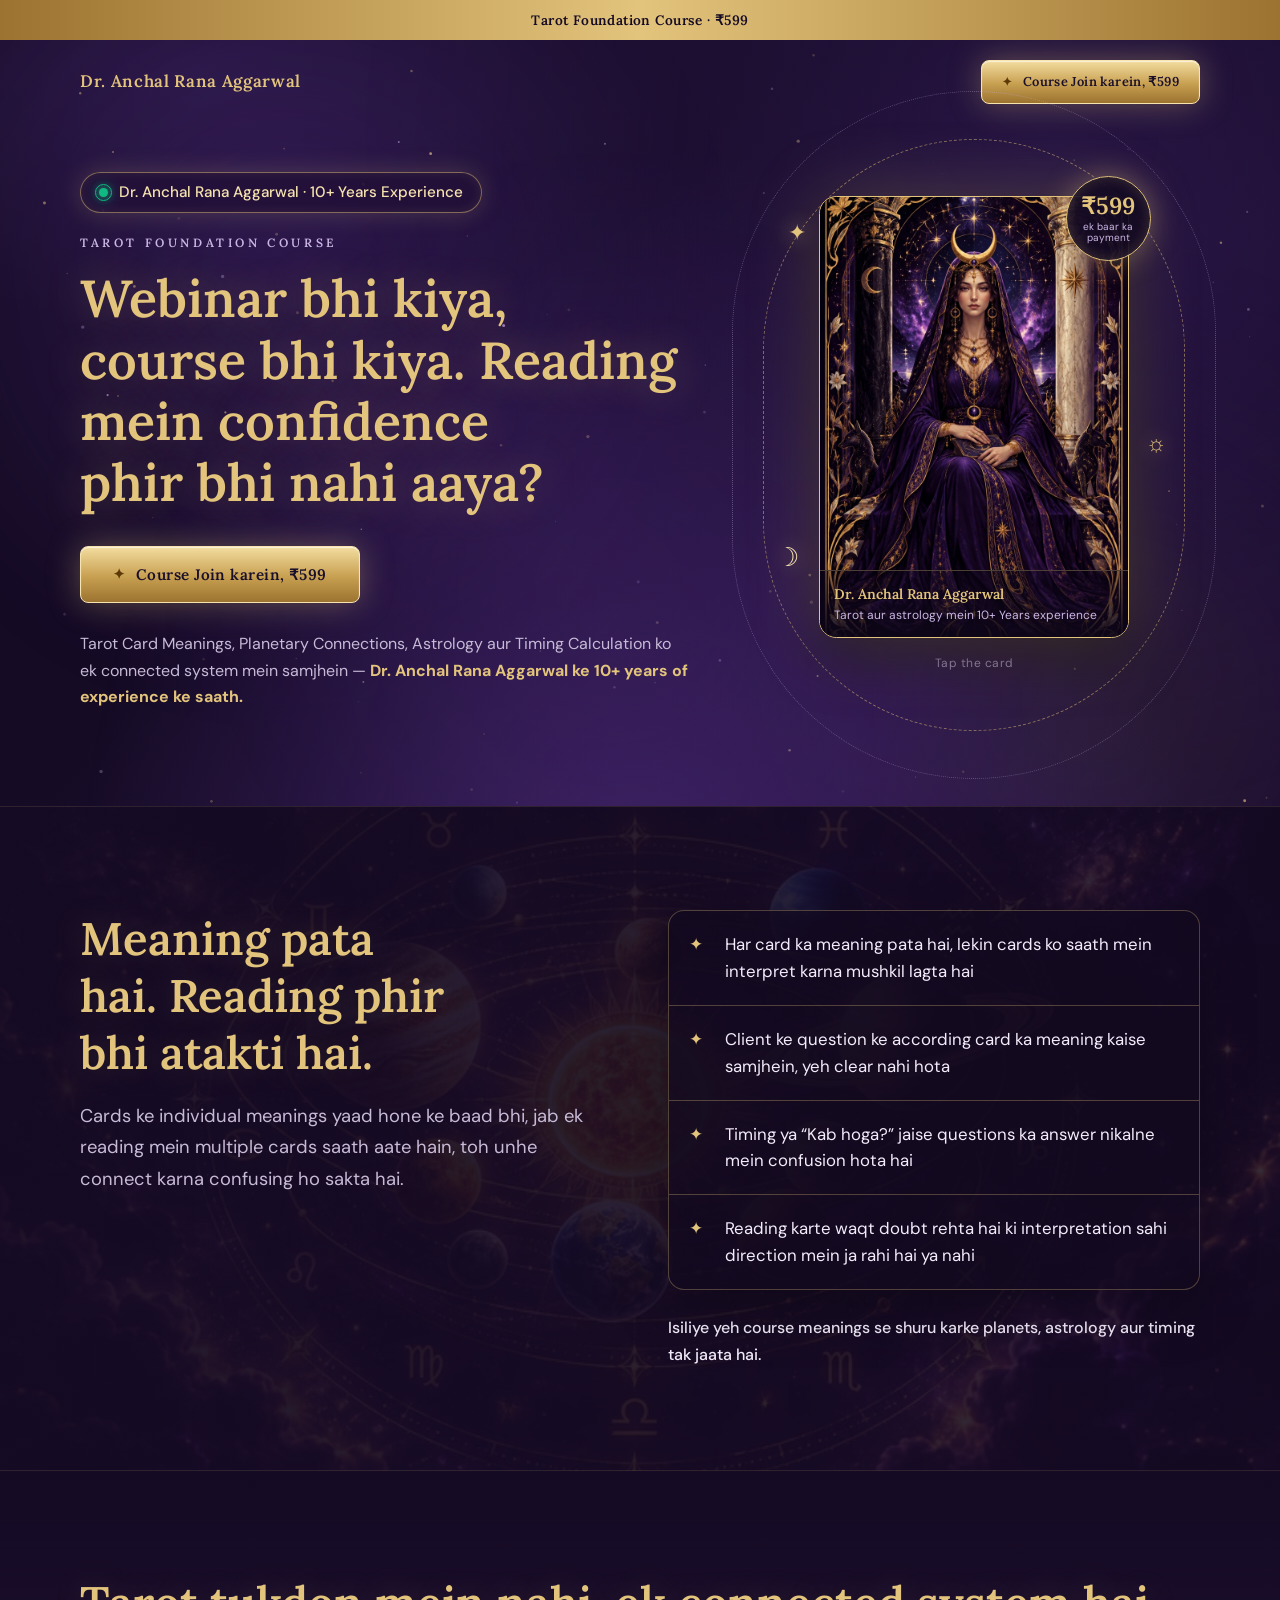
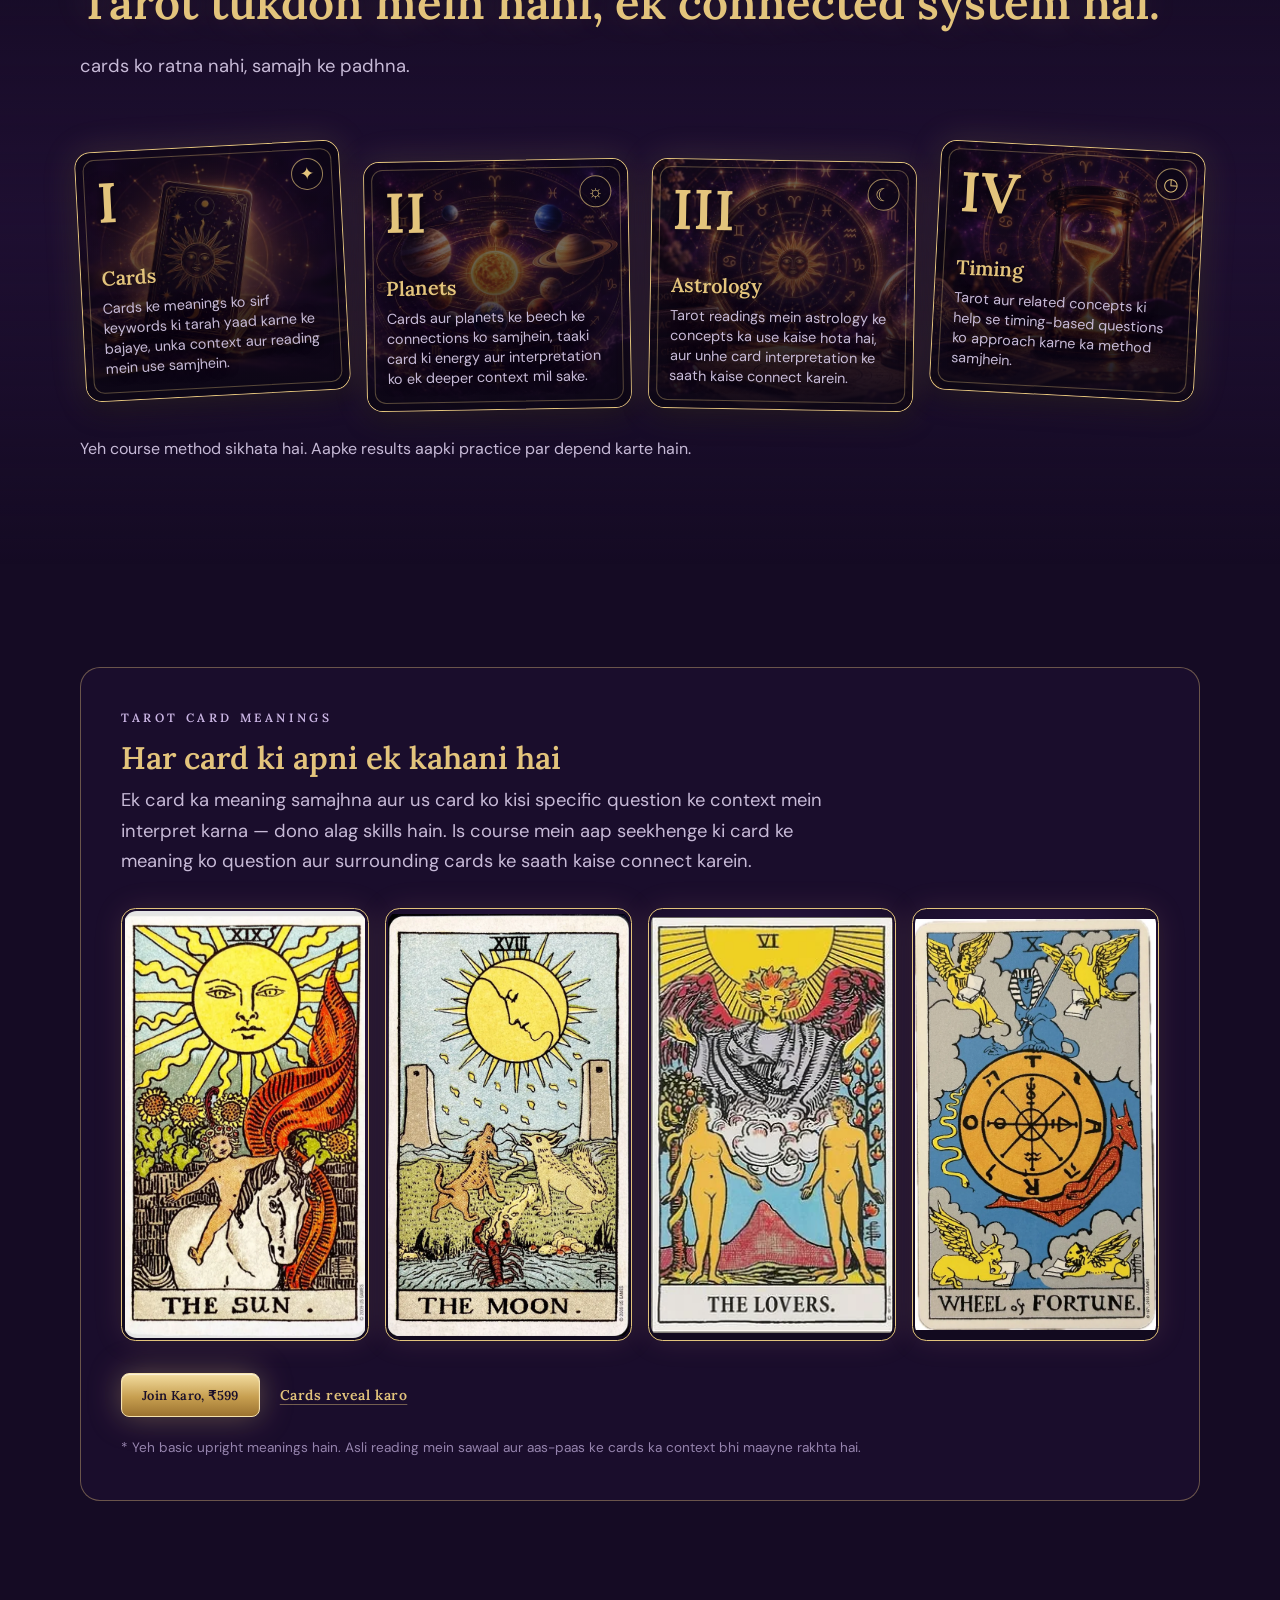
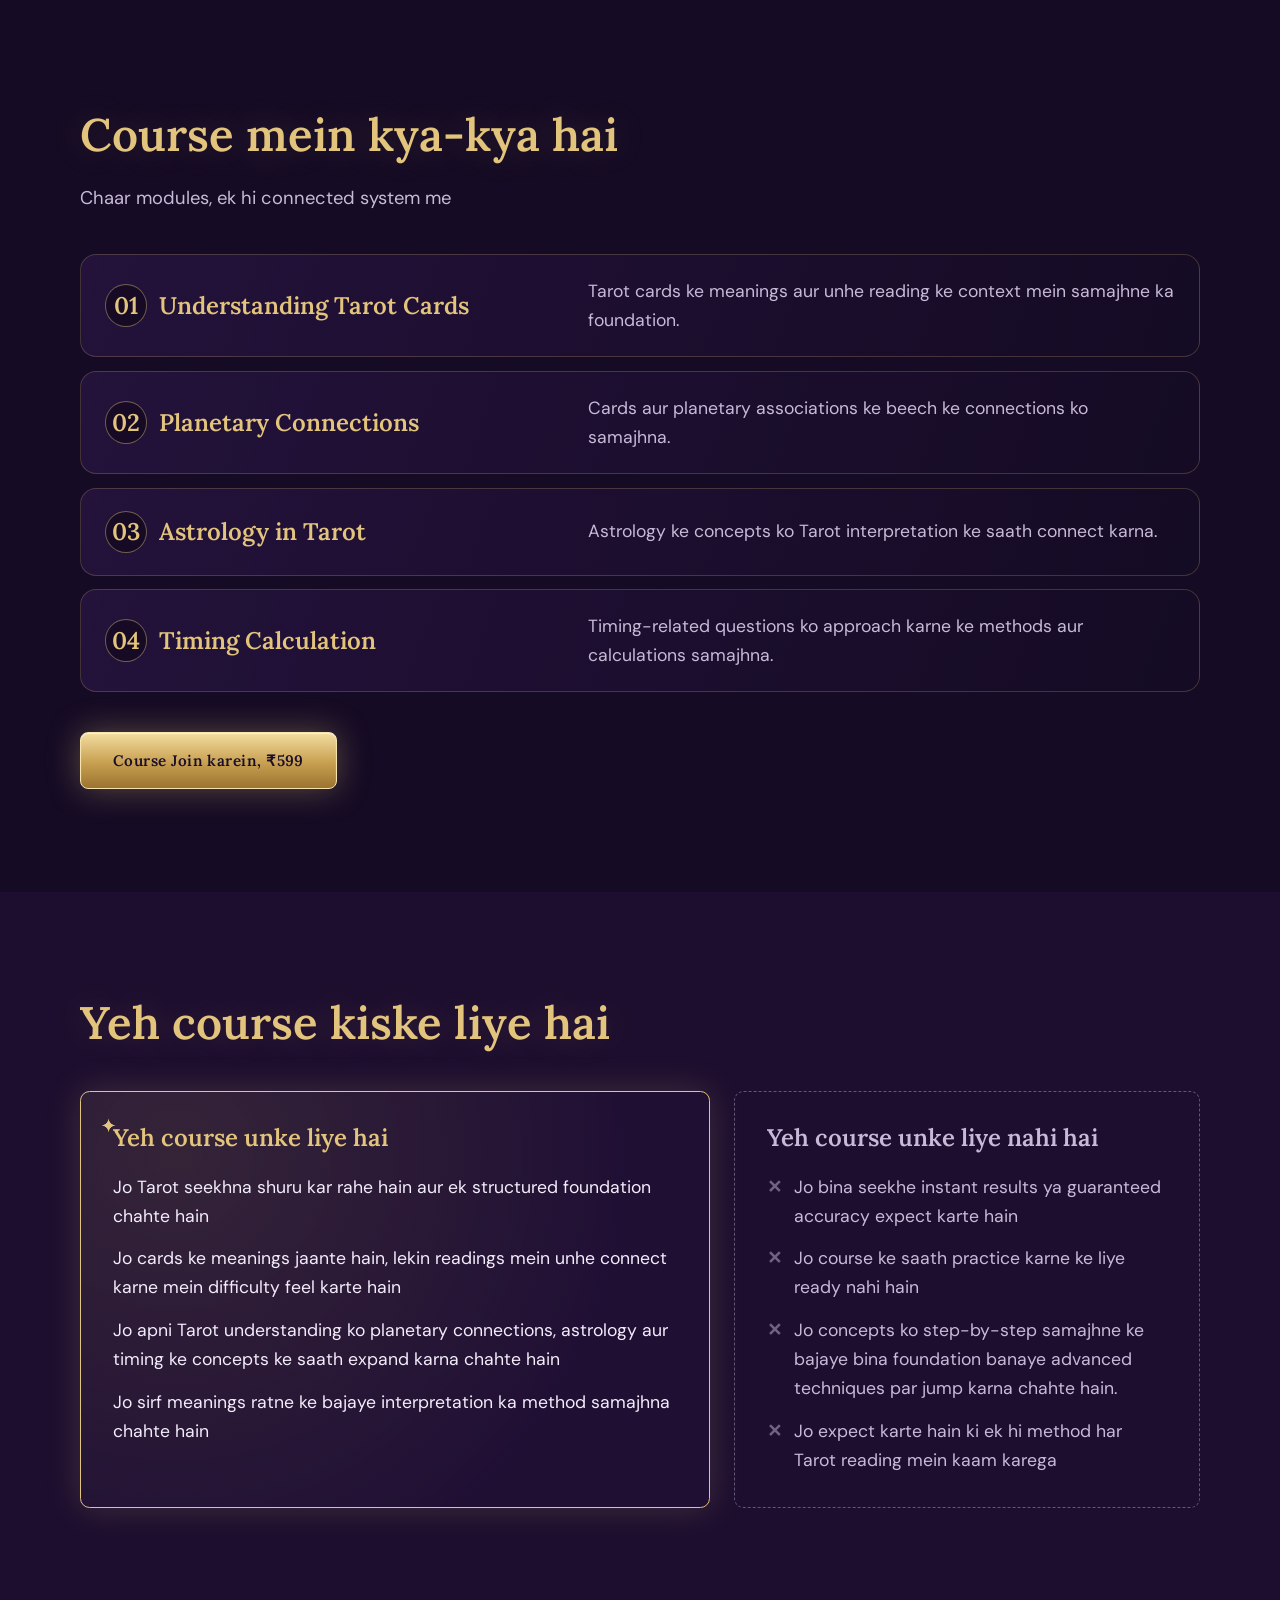
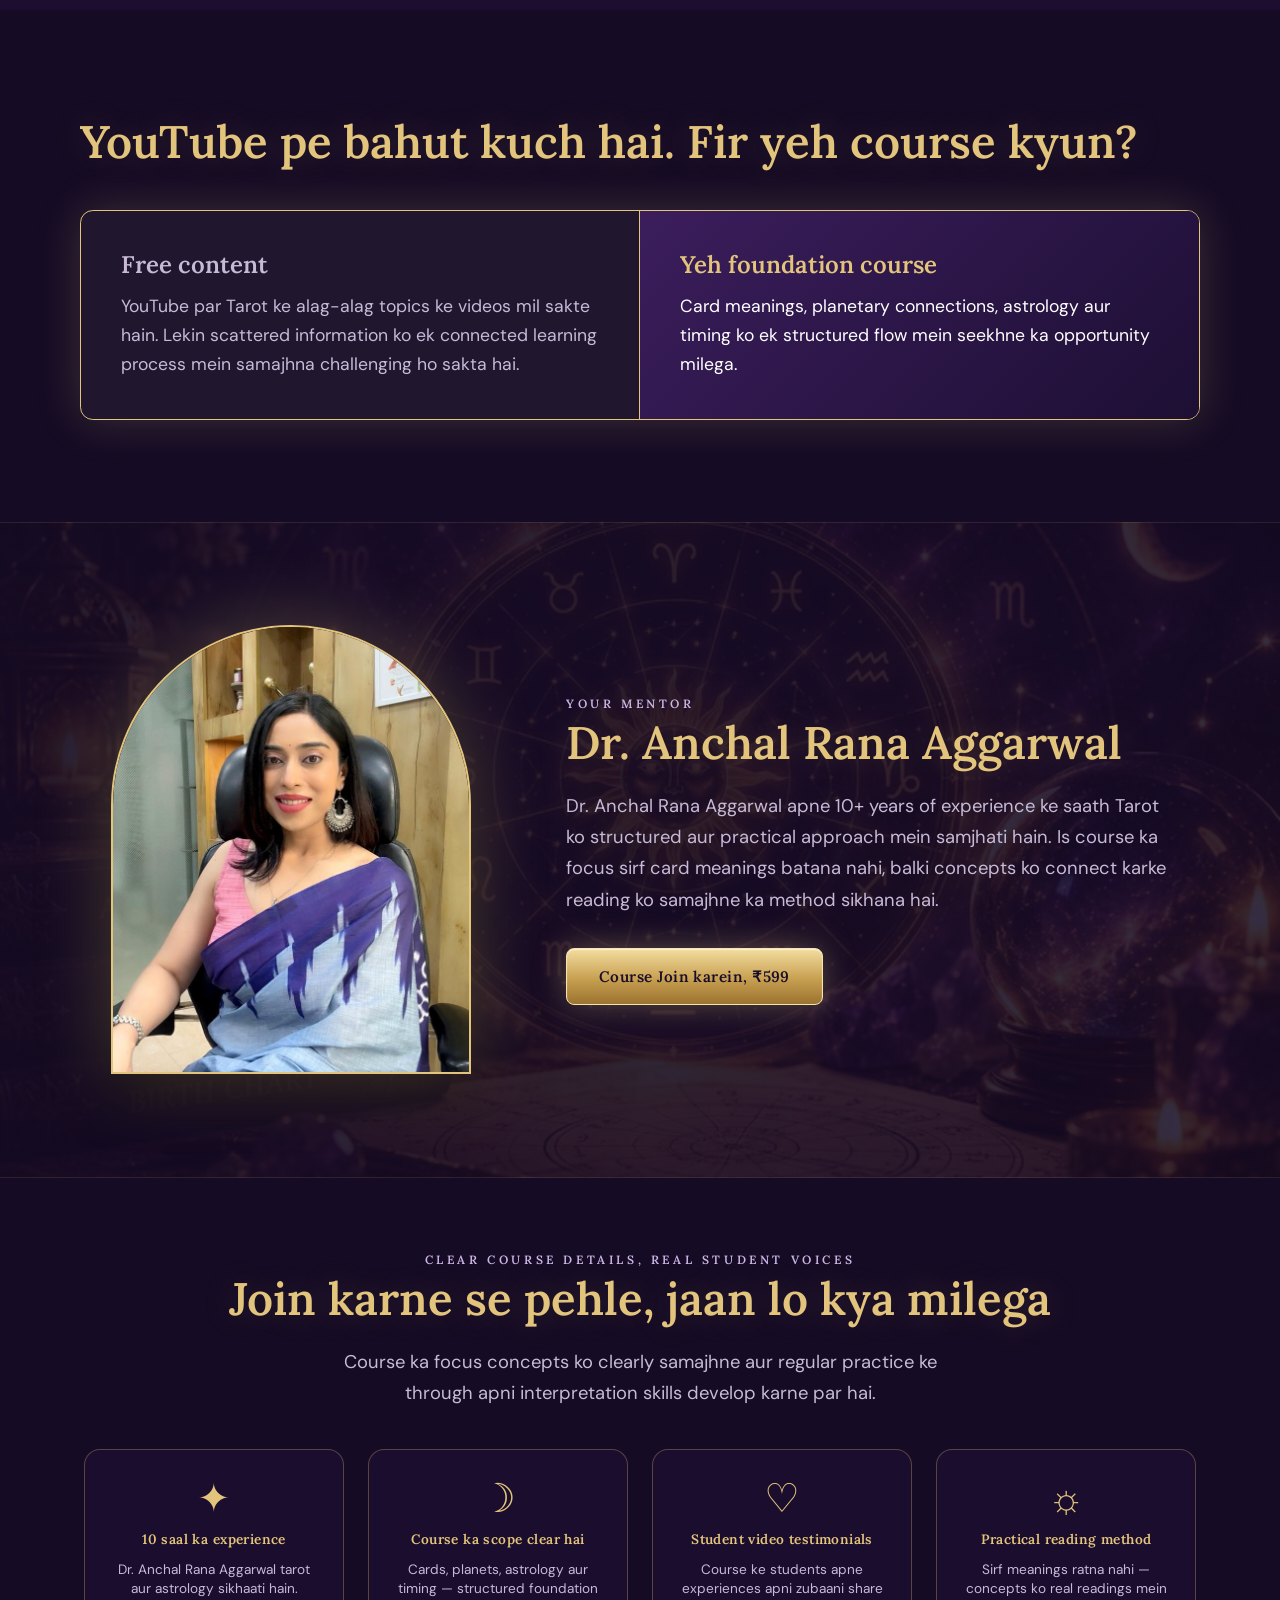
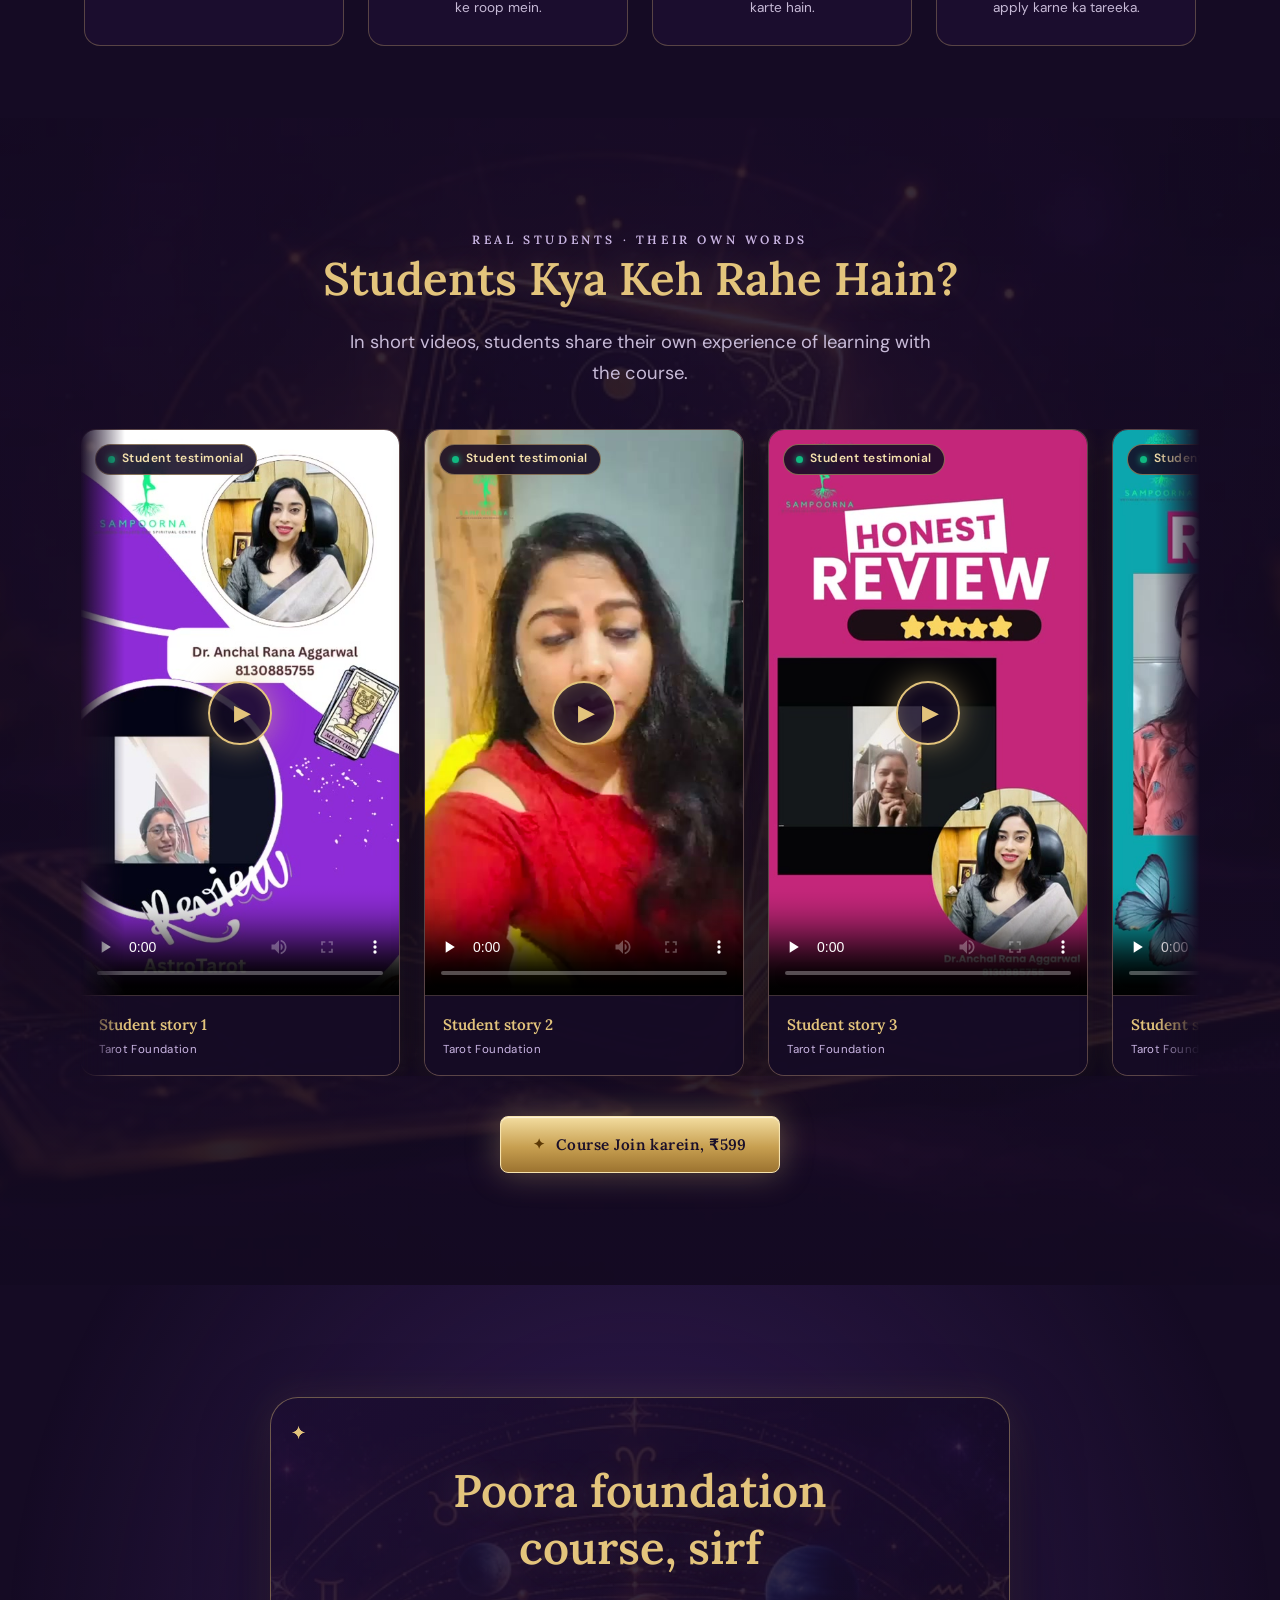
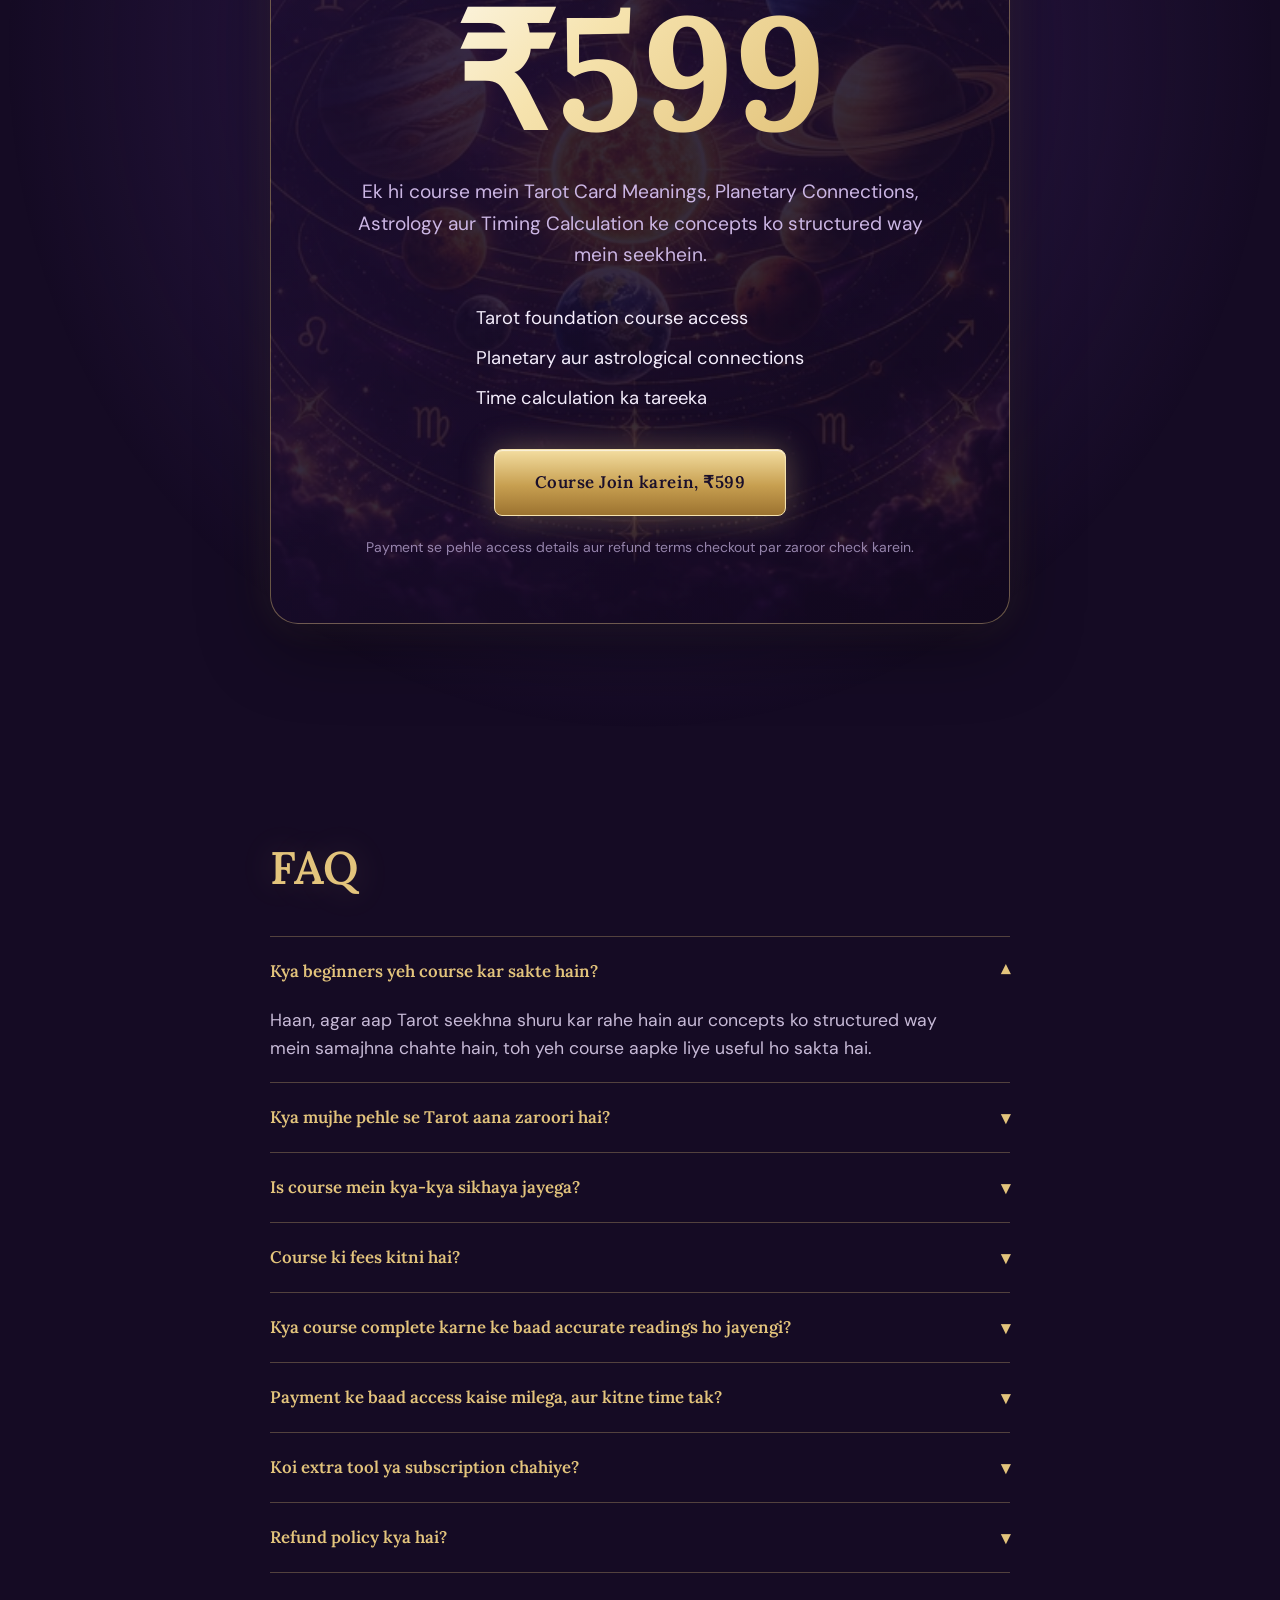
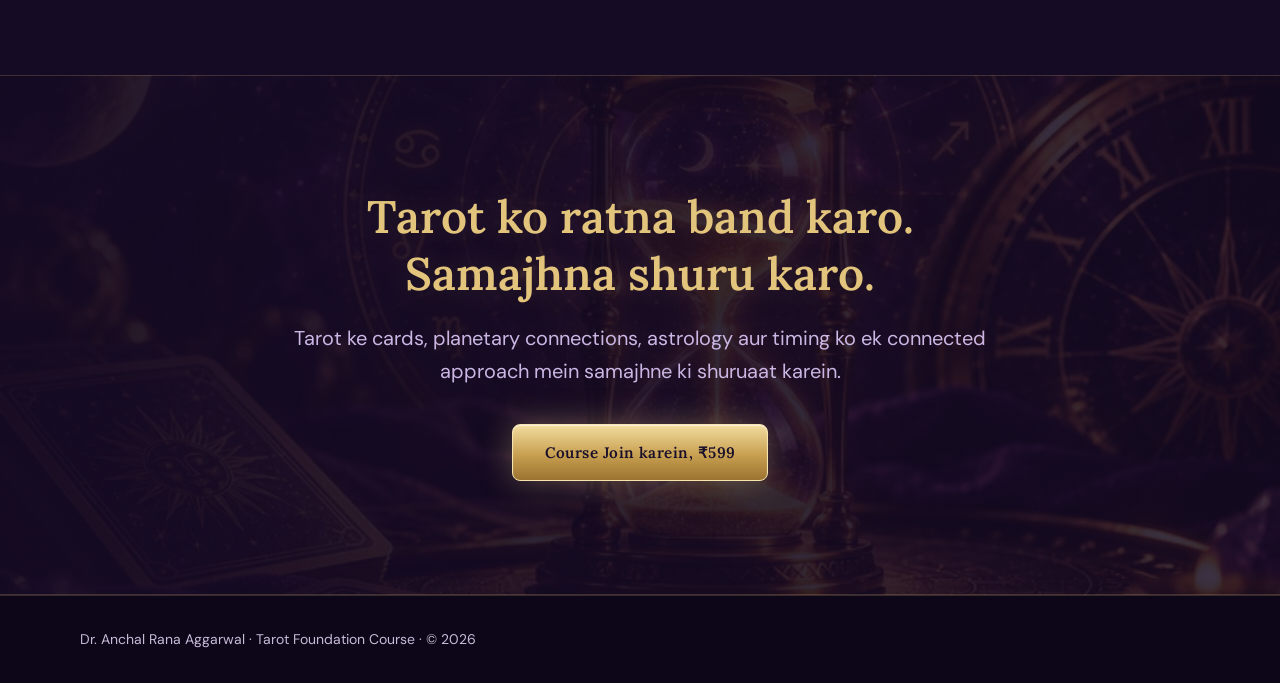
==== index.html @ 824301d9 "Update mentor eyebrow to 'Your mentor' and section heading to 'FAQ'" ====
<!DOCTYPE html>
<html lang="hi-Latn">

<head>
  <meta charset="UTF-8">
  <meta name="viewport" content="width=device-width, initial-scale=1.0, viewport-fit=cover">
  <title>Tarot Foundation Course — Dr. Anchal Rana Aggarwal | ₹599</title>
  <meta name="description"
    content="Tarot ko ratna band karo. Cards, planets, astrology aur timing ek hi foundation course mein. Sirf ₹599, ek baar ka payment.">

  <!-- Open Graph / Social Meta -->
  <meta property="og:title" content="Tarot Foundation Course — Dr. Anchal Rana Aggarwal | ₹599">
  <meta property="og:description"
    content="Cards, planets, astrology aur timing ek hi foundation course mein. Sirf ₹599, ek baar ka payment.">
  <meta property="og:type" content="website">
  <meta name="twitter:card" content="summary_large_image">

  <!-- Favicon -->
  <link rel="icon" type="image/png" href="assets/favicon.png">

  <!-- Google Fonts -->
  <link rel="preconnect" href="https://fonts.googleapis.com">
  <link rel="preconnect" href="https://fonts.gstatic.com" crossorigin>
  <link
    href="https://fonts.googleapis.com/css2?family=DM+Sans:wght@400;500;600;700&family=Lora:ital,wght@0,500;0,600;0,700;1,500&display=swap"
    rel="stylesheet">

  <!-- Stylesheet -->
  <link rel="stylesheet" href="styles.css">
  <noscript>
    <style>
      .reveal {
        opacity: 1 !important;
        transform: none !important;
      }
    </style>
  </noscript>
</head>

<body>
  <!-- Ambient Twinkling Starfield Canvas -->
  <canvas id="starfield" aria-hidden="true"></canvas>

  <!-- Ambient Cosmic Aurora Nebula -->
  <div class="aurora-bg" aria-hidden="true">
    <div class="aurora-glow-1"></div>
    <div class="aurora-glow-2"></div>
    <div class="aurora-glow-3"></div>
  </div>

  <!-- ================= URGENCY STRIP ================= -->
  <div class="urgency-strip" aria-label="Course price">
    <span>Tarot Foundation Course · ₹599</span>
  </div>

  <main class="page-wrapper">
    <!-- ================= HEADER & HERO ================= -->
    <header class="hero-section">
      <div class="hero-bg-glow" aria-hidden="true"></div>

      <div class="container">
        <!-- Navigation -->
        <nav class="top-nav">
          <span class="nav-brand">Dr. Anchal Rana Aggarwal</span>
          <a href="#join" class="btn-gold btn-gold-sm"><span class="btn-icon">✦</span> Course Join karein, ₹599</a>
        </nav>

        <!-- Hero Content Grid -->
        <div class="hero-grid">
          <div class="hero-content reveal">
            <div class="live-status-pill">
              <span class="status-pulse-dot"></span>
              <span>Dr. Anchal Rana Aggarwal · 10+ Years Experience</span>
            </div>
            <p class="eyebrow">TAROT FOUNDATION COURSE</p>
            <h1 class="hero-title">
              Webinar bhi kiya, course bhi kiya. Reading mein confidence phir bhi nahi aaya?
            </h1>

            <div class="hero-cta-group">
              <a href="#join" class="btn-gold"><span class="btn-icon">✦</span> Course Join karein, ₹599</a>
            </div>
            <p class="hero-subtext">
              Tarot Card Meanings, Planetary Connections, Astrology aur Timing Calculation ko ek connected system mein
              samjhein — <strong class="text-gold">Dr. Anchal Rana Aggarwal ke 10+ years of experience ke
                saath.</strong>
            </p>
          </div>

          <!-- Hero Tarot Card with 3D Tilt & Flip -->
          <div class="hero-card-wrapper reveal" style="transition-delay: 150ms;">
            <div class="hero-card-container">
              <div class="orbit-ring" aria-hidden="true"></div>
              <div class="orbit-ring-outer" aria-hidden="true"></div>
              <span class="floating-glyph glyph-1" aria-hidden="true">✦</span>
              <span class="floating-glyph glyph-2" aria-hidden="true">☽</span>
              <span class="floating-glyph glyph-3" aria-hidden="true">☼</span>

              <!-- Price Badge -->
              <div class="hero-price-badge">
                <span class="badge-price">₹599</span>
                <span class="badge-sub">ek baar ka payment</span>
              </div>

              <!-- Interactive Card -->
              <div id="heroTarotCard" class="tarot-card-interactive" role="button" tabindex="0"
                aria-label="Tarot card — flip karne ke liye tap karo">
                <div class="hero-tilt">
                  <div class="hero-flip-in">
                    <div class="hero-flip">
                      <!-- Front Face -->
                      <div class="hero-face hero-front card-foil">
                        <img src="assets/tarot-card-front.webp" alt="The High Priestess tarot card" class="card-img"
                          width="768" height="1216" fetchpriority="high" decoding="async">
                        <div class="hero-card-caption">
                          <p class="caption-title">Dr. Anchal Rana Aggarwal</p>
                          <p class="caption-sub">Tarot aur astrology mein 10+ Years experience</p>
                        </div>
                      </div>
                      <!-- Back Face -->
                      <div class="hero-face hero-back">
                        <div class="back-circle">
                          <span class="back-star">✦</span>
                        </div>
                      </div>
                    </div>
                  </div>
                </div>
              </div>

              <p class="card-instruction">Tap the card</p>
            </div>
          </div>
        </div>
      </div>
    </header>

    <!-- ================= PROBLEM SECTION ================= -->
    <section class="section section-pain">
      <div class="container grid-two-col">
        <div class="reveal">
          <h2 class="section-heading">Meaning pata hai. Reading phir bhi atakti hai.</h2>
          <p class="section-desc mt-6">
            Cards ke individual meanings yaad hone ke baad bhi, jab ek reading mein multiple cards saath aate hain, toh
            unhe connect karna confusing ho sakta hai.
          </p>
        </div>
        <div class="reveal" style="transition-delay: 120ms;">
          <ul class="pain-points-list">
            <li><span class="icon-star" aria-hidden="true">✦</span>Har card ka meaning pata hai, lekin cards ko saath
              mein interpret karna mushkil lagta hai</li>
            <li><span class="icon-star" aria-hidden="true">✦</span>Client ke question ke according card ka meaning kaise
              samjhein, yeh clear nahi hota</li>
            <li><span class="icon-star" aria-hidden="true">✦</span>Timing ya “Kab hoga?” jaise questions ka answer
              nikalne mein confusion hota hai</li>
            <li><span class="icon-star" aria-hidden="true">✦</span>Reading karte waqt doubt rehta hai ki interpretation
              sahi direction mein ja rahi hai ya nahi</li>
          </ul>
          <p class="pain-point-footer">
            Isiliye yeh course meanings se shuru karke planets, astrology aur timing tak jaata hai.
          </p>
        </div>
      </div>
    </section>

    <!-- ================= SYSTEM (4-CARD FAN) ================= -->
    <section class="section section-system">
      <div class="container">
        <div class="reveal">
          <h2 class="section-heading">Tarot tukdon mein nahi, ek connected system hai.</h2>
          <p class="section-desc">cards ko ratna nahi, samajh ke padhna.</p>
        </div>

        <div class="fan-grid" id="fanGrid">
          <button type="button" class="fan-card" style="--rot: -3deg; --lift: 0px;" aria-pressed="false">
            <img class="fan-art" src="assets/fan-cards.webp" alt="" aria-hidden="true" loading="lazy" decoding="async">
            <span class="fan-symbol" aria-hidden="true">✦</span>
            <span class="fan-roman">I</span>
            <span class="fan-body">
              <strong class="fan-title">Cards</strong>
              <span class="fan-desc">Cards ke meanings ko sirf keywords ki tarah yaad karne ke bajaye, unka context aur
                reading mein use samjhein.</span>
            </span>
          </button>

          <button type="button" class="fan-card" style="--rot: -1deg; --lift: 14px;" aria-pressed="false">
            <img class="fan-art" src="assets/fan-planets.webp" alt="" aria-hidden="true" loading="lazy"
              decoding="async">
            <span class="fan-symbol" aria-hidden="true">☼</span>
            <span class="fan-roman">II</span>
            <span class="fan-body">
              <strong class="fan-title">Planets</strong>
              <span class="fan-desc">Cards aur planets ke beech ke connections ko samjhein, taaki card ki energy aur
                interpretation ko ek deeper context mil sake.</span>
            </span>
          </button>

          <button type="button" class="fan-card" style="--rot: 1deg; --lift: 14px;" aria-pressed="false">
            <img class="fan-art" src="assets/fan-astrology.webp" alt="" aria-hidden="true" loading="lazy"
              decoding="async">
            <span class="fan-symbol" aria-hidden="true">☾</span>
            <span class="fan-roman">III</span>
            <span class="fan-body">
              <strong class="fan-title">Astrology</strong>
              <span class="fan-desc">Tarot readings mein astrology ke concepts ka use kaise hota hai, aur unhe card
                interpretation ke saath kaise connect karein.</span>
            </span>
          </button>

          <button type="button" class="fan-card" style="--rot: 3deg; --lift: 0px;" aria-pressed="false">
            <img class="fan-art" src="assets/fan-timing.webp" alt="" aria-hidden="true" loading="lazy" decoding="async">
            <span class="fan-symbol" aria-hidden="true">◷</span>
            <span class="fan-roman">IV</span>
            <span class="fan-body">
              <strong class="fan-title">Timing</strong>
              <span class="fan-desc">Tarot aur related concepts ki help se timing-based questions ko approach karne ka
                method samjhein.</span>
            </span>
          </button>
        </div>

        <div class="reveal">
          <p class="system-disclaimer">
            Yeh course method sikhata hai. Aapke results aapki practice par depend karte hain.
          </p>
        </div>
      </div>
    </section>

    <!-- ================= SAMPLE READING WIDGET ================= -->
    <section class="section">
      <div class="container">
        <div class="reveal">
          <div class="sample-widget">
            <p class="eyebrow">TAROT CARD MEANINGS</p>
            <h3 class="sample-title">Har card ki apni ek kahani hai</h3>
            <p class="sample-desc">
              Ek card ka meaning samajhna aur us card ko kisi specific question ke context mein interpret karna — dono
              alag skills hain. Is course mein aap seekhenge ki card ke meaning ko question aur surrounding cards ke
              saath kaise connect karein.
            </p>

            <div class="sample-grid" id="sampleCardsContainer">
              <!-- Card 1 -->
              <div class="sample-persp">
                <div class="sample-flip" style="transition-delay: 0ms;">
                  <div class="sample-face sample-front">
                    <img class="sample-front-art" src="assets/sample-sun.webp" alt="The Sun tarot card" loading="lazy"
                      decoding="async">
                  </div>
                  <div class="sample-face sample-back">
                    <span class="sample-label">MEANING</span>
                    <span class="sample-back-title">The Sun</span>
                    <span class="sample-back-desc">Khushi, safalta aur clarity ka sanket. Apni roshni par bharosa rakho
                      aur confidence ke saath aage badho.</span>
                  </div>
                </div>
              </div>

              <!-- Card 2 -->
              <div class="sample-persp">
                <div class="sample-flip" style="transition-delay: 420ms;">
                  <div class="sample-face sample-front">
                    <img class="sample-front-art" src="assets/sample-moon.webp" alt="The Moon tarot card" loading="lazy"
                      decoding="async">
                  </div>
                  <div class="sample-face sample-back">
                    <span class="sample-label">MEANING</span>
                    <span class="sample-back-title">The Moon</span>
                    <span class="sample-back-desc">Intuition, uljhan aur chhupe hue sach ka card. Jaldi faisla na
                      lo—apne ehsaas aur facts dono ko samjho.</span>
                  </div>
                </div>
              </div>

              <!-- Card 3 -->
              <div class="sample-persp">
                <div class="sample-flip" style="transition-delay: 840ms;">
                  <div class="sample-face sample-front">
                    <img class="sample-front-art" src="assets/sample-lovers.webp" alt="The Lovers tarot card"
                      loading="lazy" decoding="async">
                  </div>
                  <div class="sample-face sample-back">
                    <span class="sample-label">MEANING</span>
                    <span class="sample-back-title">The Lovers</span>
                    <span class="sample-back-desc">Pyaar, gehra connection aur dil se kiye gaye choices ka sanket. Apni
                      values ke saath imaandaar rehkar faisla lo.</span>
                  </div>
                </div>
              </div>

              <!-- Card 4 -->
              <div class="sample-persp">
                <div class="sample-flip" style="transition-delay: 1260ms;">
                  <div class="sample-face sample-front">
                    <img class="sample-front-art" src="assets/sample-wheel-fortune.webp"
                      alt="Wheel of Fortune tarot card" loading="lazy" decoding="async">
                  </div>
                  <div class="sample-face sample-back">
                    <span class="sample-label">MEANING</span>
                    <span class="sample-back-title">Wheel of Fortune</span>
                    <span class="sample-back-desc">Badlav aur naye maukon ka sanket. Har phase badalta hai—flexible raho
                      aur sahi waqt par aage badho.</span>
                  </div>
                </div>
              </div>
            </div>

            <div class="sample-actions">
              <a href="#join" class="btn-gold btn-gold-sm">Join Karo, ₹599</a>
              <button type="button" id="shuffleBtn" class="btn-text-gold">Cards reveal karo</button>
            </div>

            <p class="sample-note">
              * Yeh basic upright meanings hain. Asli reading mein sawaal aur aas-paas ke cards ka context bhi maayne
              rakhta hai.
            </p>
          </div>
        </div>
      </div>
    </section>

    <!-- ================= CURRICULUM ================= -->
    <section class="section">
      <div class="container">
        <div class="reveal">
          <h2 class="section-heading">Course mein kya-kya hai</h2>
          <p class="section-desc">Chaar modules, ek hi connected system me</p>
        </div>

        <div class="curriculum-list">
          <div class="curriculum-item reveal">
            <h3 class="module-title"><span class="module-num">01</span>Understanding Tarot Cards</h3>
            <p class="module-desc">Tarot cards ke meanings aur unhe reading ke context mein samajhne ka foundation.</p>
          </div>
          <div class="curriculum-item reveal" style="transition-delay: 80ms;">
            <h3 class="module-title"><span class="module-num">02</span>Planetary Connections</h3>
            <p class="module-desc">Cards aur planetary associations ke beech ke connections ko samajhna.</p>
          </div>
          <div class="curriculum-item reveal" style="transition-delay: 160ms;">
            <h3 class="module-title"><span class="module-num">03</span>Astrology in Tarot</h3>
            <p class="module-desc">Astrology ke concepts ko Tarot interpretation ke saath connect karna.</p>
          </div>
          <div class="curriculum-item reveal" style="transition-delay: 240ms;">
            <h3 class="module-title"><span class="module-num">04</span>Timing Calculation</h3>
            <p class="module-desc">Timing-related questions ko approach karne ke methods aur calculations samajhna.</p>
          </div>
        </div>

        <div class="reveal mt-10">
          <a href="#join" class="btn-gold">Course Join karein, ₹599</a>
        </div>
      </div>
    </section>

    <!-- ================= FIT / QUALIFICATION ================= -->
    <section class="section section-fit">
      <div class="container">
        <div class="reveal">
          <h2 class="section-heading">Yeh course kiske liye hai</h2>
        </div>

        <div class="fit-grid mt-10">
          <div class="fit-box fit-box-yes reveal">
            <h3 class="fit-title text-gold">Yeh course unke liye hai</h3>
            <ul class="fit-list">
              <li><span class="icon-star" aria-hidden="true">✦</span>Jo Tarot seekhna shuru kar rahe hain aur ek
                structured foundation chahte hain</li>
              <li><span class="icon-star" aria-hidden="true">✦</span>Jo cards ke meanings jaante hain, lekin readings
                mein unhe connect karne mein difficulty feel karte hain</li>
              <li><span class="icon-star" aria-hidden="true">✦</span>Jo apni Tarot understanding ko planetary
                connections, astrology aur timing ke concepts ke saath expand karna chahte hain</li>
              <li><span class="icon-star" aria-hidden="true">✦</span>Jo sirf meanings ratne ke bajaye interpretation ka
                method samajhna chahte hain</li>
            </ul>
          </div>

          <div class="fit-box fit-box-no reveal" style="transition-delay: 120ms;">
            <h3 class="fit-title text-muted">Yeh course unke liye nahi hai</h3>
            <ul class="fit-list text-muted">
              <li><span class="icon-cross" aria-hidden="true">✕</span>Jo bina seekhe instant results ya guaranteed
                accuracy expect karte hain</li>
              <li><span class="icon-cross" aria-hidden="true">✕</span>Jo course ke saath practice karne ke liye ready
                nahi hain</li>
              <li><span class="icon-cross" aria-hidden="true">✕</span>Jo concepts ko step-by-step samajhne ke bajaye
                bina foundation banaye advanced techniques par jump karna chahte hain.</li>
              <li><span class="icon-cross" aria-hidden="true">✕</span>Jo expect karte hain ki ek hi method har Tarot
                reading mein kaam karega</li>

            </ul>
          </div>
        </div>
      </div>
    </section>

    <!-- ================= COMPARISON ================= -->
    <section class="section">
      <div class="container">
        <div class="reveal">
          <h2 class="section-heading">YouTube pe bahut kuch hai. Fir yeh course kyun?</h2>
        </div>

        <div class="comparison-card reveal mt-10" style="transition-delay: 120ms;">
          <div class="comparison-side comparison-free">
            <h3 class="comparison-title text-muted">Free content</h3>
            <p class="comparison-text text-muted">
              YouTube par Tarot ke alag-alag topics ke videos mil sakte hain. Lekin scattered information ko ek
              connected learning process mein samajhna challenging ho sakta hai.
            </p>
          </div>
          <div class="comparison-side comparison-paid">
            <h3 class="comparison-title text-gold">Yeh foundation course</h3>
            <p class="comparison-text text-white">
              Card meanings, planetary connections, astrology aur timing ko ek structured flow mein seekhne ka
              opportunity milega.
            </p>
          </div>
        </div>
      </div>
    </section>

    <!-- ================= MENTOR ================= -->
    <section class="section section-mentor">
      <div class="container grid-mentor">
        <div class="mentor-img-wrap reveal">
          <div class="mentor-frame">
            <img src="assets/mentor-portrait.jpeg" alt="Dr. Anchal Rana Aggarwal — Tarot aur astrology mentor"
              loading="lazy" width="1024" height="1280" class="mentor-img">
          </div>
        </div>

        <div class="mentor-bio reveal" style="transition-delay: 120ms;">
          <p class="eyebrow">Your mentor</p>
          <h2 class="section-heading">Dr. Anchal Rana Aggarwal</h2>
          <p class="section-desc mt-6">
            Dr. Anchal Rana Aggarwal apne 10+ years of experience ke saath Tarot ko structured aur practical approach
            mein samjhati hain. Is course ka focus sirf card meanings batana nahi, balki concepts ko connect karke
            reading ko samajhne ka method sikhana hai.
          </p>
          <div class="mt-8">
            <a href="#join" class="btn-gold">Course Join karein, ₹599</a>
          </div>
        </div>
      </div>
    </section>

    <!-- ================= TRUST & COURSE DETAILS ================= -->
    <section class="section trust-section">
      <div class="container">
        <div class="reveal text-center">
          <p class="eyebrow">CLEAR COURSE DETAILS, REAL STUDENT VOICES</p>
          <h2 class="section-heading">Join karne se pehle, jaan lo kya milega</h2>
          <p class="section-desc center-desc">
            Course ka focus concepts ko clearly samajhne aur regular practice ke through apni interpretation skills
            develop karne par hai.
          </p>
        </div>
        <div class="trust-grid mt-10">
          <div class="trust-item reveal-left">
            <span class="trust-icon" aria-hidden="true">✦</span>
            <strong class="trust-title">10 saal ka experience</strong>
            <span class="trust-subtitle">Dr. Anchal Rana Aggarwal tarot aur astrology sikhaati hain.</span>
          </div>
          <div class="trust-item reveal-scale">
            <span class="trust-icon" aria-hidden="true">☽</span>
            <strong class="trust-title">Course ka scope clear hai</strong>
            <span class="trust-subtitle">Cards, planets, astrology aur timing — structured foundation ke roop
              mein.</span>
          </div>
          <div class="trust-item reveal-scale">
            <span class="trust-icon" aria-hidden="true">♡</span>
            <strong class="trust-title">Student video testimonials</strong>
            <span class="trust-subtitle">Course ke students apne experiences apni zubaani share karte hain.</span>
          </div>
          <div class="trust-item reveal-right">
            <span class="trust-icon" aria-hidden="true">☼</span>
            <strong class="trust-title">Practical reading method</strong>
            <span class="trust-subtitle">Sirf meanings ratna nahi — concepts ko real readings mein apply karne ka
              tareeka.</span>
          </div>
        </div>
      </div>
    </section>

    <!-- ================= VIDEO TESTIMONIALS ================= -->
    <section class="section section-testimonials" id="testimonials">
      <div class="container">
        <div class="reveal text-center">
          <p class="eyebrow">REAL STUDENTS · THEIR OWN WORDS</p>
          <h2 class="section-heading">Students Kya Keh Rahe Hain?</h2>
          <p class="section-desc center-desc">
            In short videos, students share their own experience of learning with the course.
          </p>
        </div>

        <div class="marquee-track-wrapper mt-10" role="region" aria-label="Student video testimonials" tabindex="0">
          <div class="marquee-track">
            <div class="marquee-group">
              <!-- Video 1 -->
              <article class="video-card">
                <div class="video-wrapper">
                  <video class="testimonial-video" src="testimonial-videos/testimonial-1.mp4"
                    poster="testimonial-videos/poster-1.jpg" preload="none" playsinline controls
                    aria-label="Student testimonial video 1"></video>
                  <button class="video-play-btn" type="button" aria-label="Play student testimonial 1">
                    <span class="play-icon">▶</span>
                  </button>
                  <div class="video-badge">
                    <span class="video-badge-dot"></span>
                    <span>Student testimonial</span>
                  </div>
                </div>
                <div class="video-card-footer">
                  <div class="video-student-info">
                    <span class="video-student-name">Student story 1</span>
                    <span class="video-student-tag">Tarot Foundation</span>
                  </div>
                </div>
              </article>

              <!-- Video 2 -->
              <article class="video-card">
                <div class="video-wrapper">
                  <video class="testimonial-video" src="testimonial-videos/testimonial-2.mp4"
                    poster="testimonial-videos/poster-2.jpg" preload="none" playsinline controls
                    aria-label="Student testimonial video 2"></video>
                  <button class="video-play-btn" type="button" aria-label="Play student testimonial 2">
                    <span class="play-icon">▶</span>
                  </button>
                  <div class="video-badge">
                    <span class="video-badge-dot"></span>
                    <span>Student testimonial</span>
                  </div>
                </div>
                <div class="video-card-footer">
                  <div class="video-student-info">
                    <span class="video-student-name">Student story 2</span>
                    <span class="video-student-tag">Tarot Foundation</span>
                  </div>
                </div>
              </article>

              <!-- Video 3 -->
              <article class="video-card">
                <div class="video-wrapper">
                  <video class="testimonial-video" src="testimonial-videos/testimonial-3.mp4"
                    poster="testimonial-videos/poster-3.jpg" preload="none" playsinline controls
                    aria-label="Student testimonial video 3"></video>
                  <button class="video-play-btn" type="button" aria-label="Play student testimonial 3">
                    <span class="play-icon">▶</span>
                  </button>
                  <div class="video-badge">
                    <span class="video-badge-dot"></span>
                    <span>Student testimonial</span>
                  </div>
                </div>
                <div class="video-card-footer">
                  <div class="video-student-info">
                    <span class="video-student-name">Student story 3</span>
                    <span class="video-student-tag">Tarot Foundation</span>
                  </div>
                </div>
              </article>

              <!-- Video 4 -->
              <article class="video-card">
                <div class="video-wrapper">
                  <video class="testimonial-video" src="testimonial-videos/testimonial-4.mp4"
                    poster="testimonial-videos/poster-4.jpg" preload="none" playsinline controls
                    aria-label="Student testimonial video 4"></video>
                  <button class="video-play-btn" type="button" aria-label="Play student testimonial 4">
                    <span class="play-icon">▶</span>
                  </button>
                  <div class="video-badge">
                    <span class="video-badge-dot"></span>
                    <span>Student testimonial</span>
                  </div>
                </div>
                <div class="video-card-footer">
                  <div class="video-student-info">
                    <span class="video-student-name">Student story 4</span>
                    <span class="video-student-tag">Tarot Foundation</span>
                  </div>
                </div>
              </article>

              <!-- Video 5 -->
              <article class="video-card">
                <div class="video-wrapper">
                  <video class="testimonial-video" src="testimonial-videos/testimonial-5.mp4"
                    poster="testimonial-videos/poster-5.jpg" preload="none" playsinline controls
                    aria-label="Student testimonial video 5"></video>
                  <button class="video-play-btn" type="button" aria-label="Play student testimonial 5">
                    <span class="play-icon">▶</span>
                  </button>
                  <div class="video-badge">
                    <span class="video-badge-dot"></span>
                    <span>Student testimonial</span>
                  </div>
                </div>
                <div class="video-card-footer">
                  <div class="video-student-info">
                    <span class="video-student-name">Student story 5</span>
                    <span class="video-student-tag">Tarot Foundation</span>
                  </div>
                </div>
              </article>

              <!-- Video 6 -->
              <article class="video-card">
                <div class="video-wrapper">
                  <video class="testimonial-video" src="testimonial-videos/testimonial-6.mp4"
                    poster="testimonial-videos/poster-6.jpg" preload="none" playsinline controls
                    aria-label="Student testimonial video 6"></video>
                  <button class="video-play-btn" type="button" aria-label="Play student testimonial 6">
                    <span class="play-icon">▶</span>
                  </button>
                  <div class="video-badge">
                    <span class="video-badge-dot"></span>
                    <span>Student testimonial</span>
                  </div>
                </div>
                <div class="video-card-footer">
                  <div class="video-student-info">
                    <span class="video-student-name">Student story 6</span>
                    <span class="video-student-tag">Tarot Foundation</span>
                  </div>
                </div>
              </article>
            </div>
          </div>
        </div>

        <div class="text-center mt-10 reveal">
          <a href="#join" class="btn-gold"><span class="btn-icon">✦</span> Course Join karein, ₹599</a>
        </div>
      </div>
    </section>

    <!-- ================= PRICING ================= -->
    <section id="join" class="section section-pricing">
      <div class="container container-narrow text-center">
        <div class="reveal">
          <h2 class="section-heading">
            <span class="block-center">Poora foundation course, sirf</span>
          </h2>
          <div class="price-glow">₹599</div>
          <p class="pricing-subtitle">
            Ek hi course mein Tarot Card Meanings, Planetary Connections, Astrology aur Timing Calculation ke concepts
            ko structured way mein seekhein.
          </p>

          <ul class="pricing-features">
            <li><span class="icon-star" aria-hidden="true">✦</span>Tarot foundation course access</li>
            <li><span class="icon-star" aria-hidden="true">✦</span>Planetary aur astrological connections</li>
            <li><span class="icon-star" aria-hidden="true">✦</span>Time calculation ka tareeka</li>
          </ul>

          <div class="mt-9">
            <a href="#join" class="btn-gold btn-lg">Course Join karein, ₹599</a>
          </div>

          <p class="trust-badge">
            Payment se pehle access details aur refund terms checkout par zaroor check karein.
          </p>
        </div>
      </div>
    </section>

    <!-- ================= FAQ ACCORDION ================= -->
    <section class="section">
      <div class="container container-narrow">
        <div class="reveal">
          <h2 class="section-heading">FAQ</h2>
        </div>

        <div class="faq-list reveal" style="transition-delay: 100ms;">
          <!-- FAQ 1 -->
          <details name="faq" class="faq-item" open>
            <summary class="faq-question">
              <span>Kya beginners yeh course kar sakte hain?</span>
              <span class="faq-arrow" aria-hidden="true">▾</span>
            </summary>
            <div class="faq-answer">
              Haan, agar aap Tarot seekhna shuru kar rahe hain aur concepts ko structured way mein samajhna chahte hain,
              toh yeh course aapke liye useful ho sakta hai.
            </div>
          </details>

          <!-- FAQ 2 -->
          <details name="faq" class="faq-item">
            <summary class="faq-question">
              <span>Kya mujhe pehle se Tarot aana zaroori hai?</span>
              <span class="faq-arrow" aria-hidden="true">▾</span>
            </summary>
            <div class="faq-answer">
              Nahi, course ka purpose Tarot ki foundation aur related concepts ko samjhana hai.
            </div>
          </details>

          <!-- FAQ 3 -->
          <details name="faq" class="faq-item">
            <summary class="faq-question">
              <span>Is course mein kya-kya sikhaya jayega?</span>
              <span class="faq-arrow" aria-hidden="true">▾</span>
            </summary>
            <div class="faq-answer">
              Is course mein Tarot Card Meanings, Planetary Connections, Astrology aur Timing Calculation cover kiye
              jayenge.
            </div>
          </details>

          <!-- FAQ 4 -->
          <details name="faq" class="faq-item">
            <summary class="faq-question">
              <span>Course ki fees kitni hai?</span>
              <span class="faq-arrow" aria-hidden="true">▾</span>
            </summary>
            <div class="faq-answer">
              Course ki one-time fee ₹599 hai.
            </div>
          </details>

          <!-- FAQ 5 -->
          <details name="faq" class="faq-item">
            <summary class="faq-question">
              <span>Kya course complete karne ke baad accurate readings ho jayengi?</span>
              <span class="faq-arrow" aria-hidden="true">▾</span>
            </summary>
            <div class="faq-answer">
              Course aapko concepts aur interpretation ka method samajhne mein help karega. Reading skills regular
              practice aur application se develop hoti hain; accuracy ki guarantee nahi di ja sakti.
            </div>
          </details>

          <!-- FAQ 6 -->
          <details name="faq" class="faq-item">
            <summary class="faq-question">
              <span>Payment ke baad access kaise milega, aur kitne time tak?</span>
              <span class="faq-arrow" aria-hidden="true">▾</span>
            </summary>
            <div class="faq-answer">
              Payment confirm hote hi course access mil jaata hai. Access ki poori detail join karte waqt clearly batai
              jaati hai.
            </div>
          </details>

          <!-- FAQ 7 -->
          <details name="faq" class="faq-item">
            <summary class="faq-question">
              <span>Koi extra tool ya subscription chahiye?</span>
              <span class="faq-arrow" aria-hidden="true">▾</span>
            </summary>
            <div class="faq-answer">
              Nahi. Course ke saath chalne ke liye koi extra paid tool ya subscription ki zaroorat nahi hai.
            </div>
          </details>

          <!-- FAQ 8 -->
          <details name="faq" class="faq-item">
            <summary class="faq-question">
              <span>Refund policy kya hai?</span>
              <span class="faq-arrow" aria-hidden="true">▾</span>
            </summary>
            <div class="faq-answer">
              Refund policy checkout par clearly mention hoti hai. Koi bhi sawaal ho toh join karne se pehle pooch sakte
              ho.
            </div>
          </details>
        </div>
      </div>
    </section>

    <!-- ================= FINAL CTA ================= -->
    <section class="section section-final-cta">
      <div class="container container-narrow text-center">
        <div class="reveal">
          <h2 class="section-heading">Tarot ko ratna band karo. Samajhna shuru karo.</h2>
          <p class="final-cta-sub">Tarot ke cards, planetary connections, astrology aur timing ko ek connected approach
            mein samajhne ki shuruaat karein.</p>
          <div class="mt-9">
            <a href="#join" class="btn-gold">Course Join karein, ₹599</a>
          </div>
        </div>
      </div>
    </section>

    <!-- ================= FOOTER ================= -->
    <footer class="site-footer">
      <div class="container">
        Dr. Anchal Rana Aggarwal · Tarot Foundation Course · © <span id="currentYear">2026</span>
      </div>
    </footer>
  </main>

  <!-- ================= MOBILE STICKY BOTTOM BAR ================= -->
  <aside id="stickyCta" class="sticky-cta-bar" aria-label="Quick checkout">
    <div>
      <span class="sticky-price">₹599</span>
      <span class="sticky-sub">ek baar ka payment</span>
    </div>
    <a href="#join" class="btn-gold btn-gold-sm">Course Join karein</a>
  </aside>

  <!-- Main JavaScript -->
  <script src="script.js"></script>
</body>

</html>
---- styles.css ----
/*
 * Tarot Foundation Course — Clean Vanilla CSS Design System
 * Theme: Midnight Tarot (Deep Midnight Plum, Royal Violet, Shimmering Metallic Gold)
 * Fonts: Lora (Display) & DM Sans (Body)
 */

:root {
  --night: #150b24;
  --plum: #231138;
  --violet: #3b1d5c;
  --violet-deep: #1d0f34;
  --gold: #e3c47c;
  --gold-soft: #f6e3ae;
  --gold-dark: #9c7330;
  --gold-metallic: linear-gradient(180deg, #f3dda0, #c79f50 55%, #9c7330);
  --mist: #cbb6e4;
  --foreground: #f3ecfb;
  --muted: #c7bad7;
  --border-gold: rgba(227, 196, 124, 0.3);
  --border-gold-strong: rgba(227, 196, 124, 0.6);
  --font-display: "Lora", Georgia, serif;
  --font-body: "DM Sans", Arial, sans-serif;
}

/* ============ CSS Reset & Global Settings ============ */
*, *::before, *::after {
  box-sizing: border-box;
  margin: 0;
  padding: 0;
}

html {
  scroll-behavior: smooth;
  font-size: 16px;
  background-color: var(--night);
  overflow-x: hidden;
  max-width: 100%;
}

body {
  font-family: var(--font-body);
  color: var(--foreground);
  background-color: var(--night);
  overflow-x: hidden;
  max-width: 100%;
  background-image:
    radial-gradient(ellipse 60% 40% at 15% 8%, rgba(61, 35, 99, 0.4), transparent 70%),
    radial-gradient(ellipse 55% 40% at 88% 30%, rgba(38, 20, 63, 0.6), transparent 72%),
    radial-gradient(ellipse 70% 45% at 50% 100%, rgba(61, 35, 99, 0.35), transparent 75%);
  background-attachment: fixed;
  line-height: 1.65;
  -webkit-font-smoothing: antialiased;
}

@media (max-width: 767px) {
  body {
    background-attachment: scroll;
  }
}

img, picture, svg, video {
  max-width: 100%;
  height: auto;
}

::selection {
  background: var(--gold);
  color: var(--night);
}

/* ============ Starfield Canvas ============ */
#starfield {
  position: fixed;
  inset: 0;
  width: 100%;
  height: 100%;
  pointer-events: none;
  z-index: 0;
}

/* ============ Cosmic Aurora Nebula Backdrop ============ */
.aurora-bg {
  position: fixed;
  inset: 0;
  pointer-events: none;
  z-index: 1;
  overflow: hidden;
  opacity: 0.8;
}

.aurora-glow-1 {
  position: absolute;
  top: -15%;
  left: -10%;
  width: 65vw;
  height: 65vw;
  max-width: 850px;
  max-height: 850px;
  border-radius: 50%;
  background: radial-gradient(circle, rgba(138, 77, 230, 0.26), rgba(21, 11, 36, 0) 70%);
  filter: blur(65px);
  animation: aurora-drift-1 18s ease-in-out infinite alternate;
}

.aurora-glow-2 {
  position: absolute;
  top: 35%;
  right: -15%;
  width: 60vw;
  height: 60vw;
  max-width: 800px;
  max-height: 800px;
  border-radius: 50%;
  background: radial-gradient(circle, rgba(227, 196, 124, 0.14), rgba(95, 45, 155, 0.2) 45%, rgba(21, 11, 36, 0) 70%);
  filter: blur(75px);
  animation: aurora-drift-2 22s ease-in-out infinite alternate;
}

.aurora-glow-3 {
  position: absolute;
  bottom: -5%;
  left: 20%;
  width: 55vw;
  height: 55vw;
  max-width: 750px;
  max-height: 750px;
  border-radius: 50%;
  background: radial-gradient(circle, rgba(120, 58, 190, 0.22), rgba(21, 11, 36, 0) 70%);
  filter: blur(80px);
  animation: aurora-drift-3 16s ease-in-out infinite alternate;
}

.page-wrapper {
  position: relative;
  z-index: 10;
  overflow-x: clip;
}

/* ============ Layout Containers ============ */
.container {
  width: 100%;
  max-width: 1160px;
  margin-left: auto;
  margin-right: auto;
  padding-left: 1.25rem;
  padding-right: 1.25rem;
}

.container-narrow {
  max-width: 780px;
}

.section {
  padding-block: clamp(4rem, 8vw, 6.5rem);
}

.text-center { text-align: center; }
.block-center { display: block; margin: 0 auto; }
.text-gold { color: var(--gold); }
.text-muted { color: var(--muted); }
.text-white { color: #ffffff; }

.mt-6 { margin-top: 1.5rem; }
.mt-8 { margin-top: 2rem; }
.mt-9 { margin-top: 2.25rem; }
.mt-10 { margin-top: 2.5rem; }

/* ============ Typography ============ */
h1, h2, h3, h4 {
  font-family: var(--font-display);
  font-weight: 600;
  color: var(--gold);
  line-height: 1.2;
  text-wrap: balance;
}

.eyebrow {
  font-family: var(--font-display);
  font-size: 0.75rem;
  font-weight: 600;
  letter-spacing: 0.3em;
  color: var(--mist);
  text-transform: uppercase;
}

.section-heading {
  font-size: clamp(1.8rem, 4.4vw, 2.85rem);
  font-weight: 600;
  line-height: 1.25;
  color: var(--gold);
  text-shadow: 0 0 35px rgba(227, 196, 124, 0.2);
}

.section-desc {
  font-size: 1.05rem;
  color: var(--muted);
  max-width: 38rem;
  margin-top: 1.25rem;
  line-height: 1.7;
}

@media (min-width: 768px) {
  .section-desc {
    font-size: 1.15rem;
  }
}

/* ============ Buttons ============ */
.btn-gold {
  position: relative;
  overflow: hidden;
  display: inline-flex;
  align-items: center;
  justify-content: center;
  gap: 0.65rem;
  white-space: nowrap;
  max-width: 100%;
  background: var(--gold-metallic);
  color: #1a0f2a;
  border: 1px solid #f6e3ae;
  border-radius: 0.5rem;
  font-family: var(--font-display);
  font-weight: 600;
  font-size: 0.95rem;
  letter-spacing: 0.03em;
  padding: 0.95rem 2rem;
  box-shadow: 0 0 32px rgba(227, 196, 124, 0.35), inset 0 1px 1px rgba(255, 255, 255, 0.65);
  transition: box-shadow 0.25s, filter 0.25s, transform 0.2s cubic-bezier(0.2, 0.7, 0.2, 1);
  text-decoration: none;
  cursor: pointer;
}

.btn-gold:hover {
  box-shadow: 0 0 54px rgba(227, 196, 124, 0.7), 0 8px 24px rgba(0, 0, 0, 0.45);
  filter: brightness(1.1);
  transform: translateY(-2px);
}

.btn-gold:focus-visible,
.btn-text-gold:focus-visible,
.fan-card:focus-visible,
.faq-question:focus-visible {
  outline: 2px solid var(--gold-soft);
  outline-offset: 4px;
}

.btn-gold:active {
  transform: translateY(0);
}

.btn-icon {
  font-size: 0.9em;
  color: #5c3906;
  display: inline-block;
  transition: transform 0.3s ease;
}

.btn-gold:hover .btn-icon {
  transform: scale(1.3) rotate(15deg);
}

.btn-gold::after {
  content: "";
  position: absolute;
  top: -50%;
  bottom: -50%;
  left: 0;
  width: 44%;
  background: linear-gradient(100deg, transparent, rgba(255, 255, 255, 0.55), transparent);
  transform: translateX(-180%) skewX(-18deg);
  animation: shimmer-sweep 3.8s ease-in-out infinite;
}

.btn-gold-sm {
  padding: 0.65rem 1.25rem;
  font-size: 0.8rem;
}

.btn-lg {
  padding: 1.15rem 2.5rem;
  font-size: 1.05rem;
}

.btn-text-gold {
  background: transparent;
  border: none;
  font-family: var(--font-display);
  font-size: 0.875rem;
  font-weight: 600;
  letter-spacing: 0.04em;
  color: var(--gold);
  text-decoration: underline;
  text-decoration-color: rgba(227, 196, 124, 0.45);
  text-underline-offset: 4px;
  cursor: pointer;
  transition: color 0.2s, text-decoration-color 0.2s;
}

.btn-text-gold:hover {
  color: var(--gold-soft);
  text-decoration-color: var(--gold-soft);
}

/* ============ Navigation ============ */
.hero-section {
  position: relative;
  overflow: hidden;
}

.hero-bg-glow {
  position: absolute;
  inset: 0;
  pointer-events: none;
  background:
    radial-gradient(ellipse at 50% 115%, rgba(75, 42, 122, 0.65), transparent 62%),
    radial-gradient(circle at 82% 12%, rgba(47, 26, 82, 0.6), transparent 55%);
}

.top-nav {
  display: flex;
  align-items: center;
  justify-content: space-between;
  gap: 1rem;
  padding: 1.25rem 0;
}

.nav-brand {
  font-family: var(--font-display);
  font-size: 0.925rem;
  font-weight: 600;
  letter-spacing: 0.04em;
  color: var(--gold);
}

@media (min-width: 768px) {
  .nav-brand {
    font-size: 1.05rem;
  }
}

@media (max-width: 480px) {
  .top-nav {
    padding: 0.85rem 0;
    gap: 0.5rem;
  }
  .nav-brand {
    font-size: 0.8rem;
    white-space: nowrap;
    max-width: 100%;
    overflow: hidden;
    text-overflow: ellipsis;
  }
  .top-nav .btn-gold-sm {
    padding: 0.5rem 0.85rem;
    font-size: 0.76rem;
    flex-shrink: 0;
  }
}

/* ============ Hero Grid ============ */
.hero-grid {
  display: grid;
  align-items: center;
  gap: 2.5rem;
  padding-top: 2rem;
  padding-bottom: 4rem;
}

@media (min-width: 860px) {
  .hero-grid {
    grid-template-columns: 1.15fr 0.85fr;
    gap: 3.5rem;
    padding-top: 3rem;
    padding-bottom: 6rem;
  }
}

/* ============ Live Status Pill ============ */
.live-status-pill {
  display: inline-flex;
  align-items: center;
  gap: 0.65rem;
  padding: 0.42rem 1.15rem;
  margin-bottom: 1.25rem;
  max-width: 100%;
  border-radius: 9999px;
  background: rgba(35, 17, 56, 0.88);
  border: 1px solid rgba(227, 196, 124, 0.5);
  box-shadow: 0 0 25px rgba(227, 196, 124, 0.2), inset 0 0 12px rgba(227, 196, 124, 0.1);
  font-family: var(--font-body);
  font-size: clamp(0.75rem, 2.8vw, 0.95rem);
  font-weight: 500;
  color: var(--gold-soft);
  backdrop-filter: blur(10px);
  -webkit-backdrop-filter: blur(10px);
  animation: pulse-border 3.2s ease-in-out infinite;
}

.status-pulse-dot {
  position: relative;
  width: 9px;
  height: 9px;
  border-radius: 50%;
  background: #10b981;
  box-shadow: 0 0 8px #10b981, 0 0 16px #10b981;
  flex-shrink: 0;
}

.status-pulse-dot::after {
  content: "";
  position: absolute;
  inset: -4px;
  border-radius: 50%;
  border: 1.5px solid #10b981;
  animation: dot-ripple 1.8s cubic-bezier(0, 0.2, 0.8, 1) infinite;
}

.hero-title {
  margin-top: 1rem;
  font-size: 1.95rem;
  font-weight: 600;
  line-height: 1.18;
  color: var(--gold);
  text-shadow: 0 0 40px rgba(227, 196, 124, 0.3);
}

@media (min-width: 1000px) {
  .hero-title { font-size: 2.5rem; }
}

@media (min-width: 860px) {
  .hero-title { font-size: 3.25rem; }
}

.hero-desc {
  margin-top: 1.5rem;
  max-width: 36rem;
  font-size: 1.15rem;
  color: #dccff0;
}

@media (min-width: 768px) {
  .hero-desc { font-size: 1.3rem; }
}

.hero-cta-group {
  margin-top: 2rem;
  display: flex;
  flex-wrap: wrap;
  gap: 1rem;
}

@media (max-width: 480px) {
  .hero-cta-group .btn-gold {
    width: 100%;
    text-align: center;
  }
}

.hero-subtext {
  margin-top: 1.75rem;
  font-size: 1rem;
  color: var(--muted);
}

/* ============ Hero Tarot Card ============ */
.hero-card-wrapper {
  padding-bottom: 1.5rem;
}

.hero-card-container {
  position: relative;
  margin: 0 auto;
  width: 100%;
  max-width: 290px;
}

@media (min-width: 768px) {
  .hero-card-container {
    max-width: 310px;
  }
}

.orbit-ring {
  position: absolute;
  top: -12%;
  bottom: -12%;
  left: -18%;
  right: -18%;
  border-radius: 9999px;
  border: 1.5px dashed rgba(227, 196, 124, 0.5);
  pointer-events: none;
  animation: orbit-spin 28s linear infinite, glow-pulse 4s ease-in-out infinite;
}

.orbit-ring-outer {
  position: absolute;
  top: -22%;
  bottom: -22%;
  left: -28%;
  right: -28%;
  border-radius: 9999px;
  border: 1px dotted rgba(203, 182, 228, 0.35);
  pointer-events: none;
  animation: orbit-spin-rev 42s linear infinite;
}

.floating-glyph {
  position: absolute;
  font-family: var(--font-display);
  color: var(--gold);
  pointer-events: none;
  z-index: 8;
  filter: drop-shadow(0 0 10px rgba(227, 196, 124, 0.85));
  user-select: none;
}

.glyph-1 {
  top: 4%;
  left: -10%;
  font-size: 1.35rem;
  animation: float-glyph 4.2s ease-in-out infinite alternate;
}

.glyph-2 {
  bottom: 20%;
  left: -14%;
  font-size: 1.6rem;
  color: var(--gold-soft);
  animation: float-glyph 5.5s ease-in-out infinite alternate-reverse;
}

.glyph-3 {
  top: 48%;
  right: -12%;
  font-size: 1.4rem;
  animation: float-glyph 4.8s ease-in-out infinite alternate;
}

.hero-price-badge {
  position: absolute;
  top: -1.25rem;
  right: -1rem;
  z-index: 10;
  display: flex;
  flex-direction: column;
  align-items: center;
  justify-content: center;
  width: 5.3rem;
  height: 5.3rem;
  border-radius: 9999px;
  border: 1.5px solid var(--gold);
  background: rgba(21, 11, 36, 0.94);
  text-align: center;
  color: var(--gold);
  box-shadow: 0 0 30px rgba(227, 196, 124, 0.4), inset 0 0 14px rgba(227, 196, 124, 0.2);
  animation: glow-pulse 3s ease-in-out infinite, badge-breathing 4s ease-in-out infinite;
}

@media (min-width: 768px) {
  .hero-price-badge {
    right: -1.35rem;
  }
}

@media (max-width: 480px) {
  .hero-card-container {
    max-width: 255px;
  }
  .orbit-ring {
    top: -6%;
    bottom: -6%;
    left: -8%;
    right: -8%;
  }
  .orbit-ring-outer {
    top: -12%;
    bottom: -12%;
    left: -14%;
    right: -14%;
  }
  .glyph-1 { left: -2%; top: 0%; font-size: 1.15rem; }
  .glyph-2 { left: -4%; bottom: 12%; font-size: 1.25rem; }
  .glyph-3 { right: -4%; top: 48%; font-size: 1.15rem; }
  .hero-price-badge {
    right: -0.4rem;
    top: -0.9rem;
    width: 4.6rem;
    height: 4.6rem;
  }
  .badge-price {
    font-size: 1.15rem;
  }
}

@media (max-width: 360px) {
  .hero-card-container {
    max-width: 225px;
  }
  .hero-price-badge {
    right: -0.2rem;
    width: 4.2rem;
    height: 4.2rem;
  }
}

.badge-price {
  font-family: var(--font-display);
  font-size: 1.45rem;
  font-weight: 600;
  line-height: 1;
}

.badge-sub {
  font-family: var(--font-body);
  font-size: 0.625rem;
  color: var(--mist);
  margin-top: 0.2rem;
  line-height: 1.1;
}

.tarot-card-interactive {
  position: relative;
  margin-top: 0.75rem;
  cursor: pointer;
  outline: none;
}

.hero-tilt {
  transform: perspective(1100px) rotateX(var(--rx, 0deg)) rotateY(var(--ry, 0deg));
  transition: transform 0.2s ease-out;
  transform-style: preserve-3d;
  animation: celestial-float 5.5s ease-in-out infinite alternate;
}

.hero-tilt:hover {
  animation-play-state: paused;
}

.hero-flip-in {
  animation: card-flip-intro 1.5s 0.35s cubic-bezier(0.2, 0.7, 0.2, 1) both;
  transform-style: preserve-3d;
}

.hero-flip {
  position: relative;
  transform-style: preserve-3d;
  transition: transform 0.8s cubic-bezier(0.2, 0.7, 0.2, 1);
}

.tarot-card-interactive.is-flipped .hero-flip {
  transform: rotateY(180deg);
}

.hero-face {
  backface-visibility: hidden;
  -webkit-backface-visibility: hidden;
  border: 1.5px solid var(--gold);
  border-radius: 1.1rem;
  box-shadow: 0 0 70px rgba(227, 196, 124, 0.25), 0 20px 50px rgba(0, 0, 0, 0.55);
}

.hero-front {
  position: relative;
  aspect-ratio: 2 / 2.85;
  overflow: hidden;
  background: #0d0618;
}

.card-img {
  position: absolute;
  inset: 0;
  width: 100%;
  height: 100%;
  object-fit: cover;
  object-position: center 25%;
  display: block;
}

.hero-card-caption {
  position: absolute;
  inset-inline: 0;
  bottom: 0;
  border-top: 1px solid rgba(227, 196, 124, 0.3);
  background: linear-gradient(to top, rgba(13, 6, 24, 0.96), rgba(13, 6, 24, 0.3));
  padding: 0.7rem 0.9rem;
  z-index: 2;
}

.caption-title {
  font-family: var(--font-display);
  font-size: 0.875rem;
  font-weight: 600;
  color: var(--gold);
}

.caption-sub {
  font-size: 0.75rem;
  color: var(--mist);
}

/* metallic gold-foil reflection that follows cursor */
.card-foil::before {
  content: "";
  position: absolute;
  inset: 0;
  z-index: 3;
  pointer-events: none;
  background: radial-gradient(
    62% 62% at var(--mx, 50%) var(--my, 28%),
    rgba(246, 227, 174, 0.45),
    rgba(227, 196, 124, 0.15) 42%,
    transparent 70%
  );
  mix-blend-mode: screen;
  opacity: 0;
  transition: opacity 0.3s;
}

.hero-tilt:hover .card-foil::before {
  opacity: 1;
}

/* ambient periodic metallic foil sweep */
.card-foil::after {
  content: "";
  position: absolute;
  inset: -60%;
  background: linear-gradient(
    115deg,
    transparent 35%,
    rgba(255, 240, 190, 0.3) 48%,
    rgba(227, 196, 124, 0.55) 50%,
    rgba(255, 240, 190, 0.3) 52%,
    transparent 65%
  );
  transform: translateX(-140%) rotate(25deg);
  animation: foil-ambient-sweep 7s cubic-bezier(0.4, 0, 0.2, 1) infinite;
  pointer-events: none;
  z-index: 4;
}

.hero-back {
  position: absolute;
  inset: 0;
  transform: rotateY(180deg);
  display: grid;
  place-items: center;
  background: radial-gradient(circle at 50% 50%, var(--violet), var(--night) 75%);
  overflow: hidden;
}

.back-circle {
  display: grid;
  place-items: center;
  width: 50%;
  aspect-ratio: 1;
  border-radius: 9999px;
  border: 1.5px solid var(--gold);
  box-shadow: 0 0 0 14px rgba(227, 196, 124, 0.12), 0 0 0 15px rgba(227, 196, 124, 0.3);
}

.back-star {
  font-family: var(--font-display);
  font-size: 2.5rem;
  color: var(--gold);
}

.card-instruction {
  margin-top: 1rem;
  text-align: center;
  font-size: 0.75rem;
  letter-spacing: 0.04em;
  color: rgba(203, 182, 228, 0.75);
}

/* ============ Problem Section ============ */
.grid-two-col {
  display: grid;
  align-items: start;
  gap: 2.5rem;
}

@media (min-width: 768px) {
  .grid-two-col {
    grid-template-columns: 1fr 1fr;
    gap: 3.5rem;
  }
}

.section-pain {
  background:
    linear-gradient(100deg, rgba(21, 11, 36, 0.96), rgba(21, 11, 36, 0.86)),
    url("assets/fan-planets.webp") center 48% / cover no-repeat;
  border-block: 1px solid rgba(227, 196, 124, 0.12);
}

.pain-points-list {
  list-style: none;
  border-radius: 1rem;
  border: 1px solid rgba(227, 196, 124, 0.3);
  background: rgba(18, 9, 31, 0.78);
  box-shadow: 0 20px 55px rgba(0, 0, 0, 0.25);
  backdrop-filter: blur(12px);
  overflow: hidden;
}

.pain-points-list li {
  position: relative;
  padding: 1.25rem 1.25rem 1.25rem 3.5rem;
  font-size: 1rem;
  line-height: 1.6;
  color: var(--foreground);
}

@media (min-width: 768px) {
  .pain-points-list li {
    font-size: 1.05rem;
  }
}

.pain-points-list li + li {
  border-top: 1px solid rgba(227, 196, 124, 0.3);
}

.icon-star {
  position: absolute;
  left: 1.25rem;
  top: 1.25rem;
  color: var(--gold);
}

.icon-cross {
  color: rgba(168, 155, 189, 0.6);
  font-weight: bold;
}

.pain-point-footer {
  margin-top: 1.5rem;
  font-size: 1rem;
  font-weight: 500;
  color: var(--foreground);
  line-height: 1.7;
}

/* ============ System (4-Card Fan) ============ */
.section-system {
  background: linear-gradient(180deg, rgba(21, 11, 36, 0), rgba(35, 17, 56, 0.65), rgba(21, 11, 36, 0));
}

.fan-grid {
  margin-top: 3rem;
  display: grid;
  grid-template-columns: repeat(2, 1fr);
  gap: 1rem;
}

@media (min-width: 768px) {
  .fan-grid {
    grid-template-columns: repeat(4, 1fr);
    gap: 1.25rem;
    margin-top: 4rem;
  }
}

@media (max-width: 560px) {
  .fan-grid {
    grid-template-columns: 1fr;
    gap: 0.85rem;
    margin-top: 2rem;
  }
  .fan-card {
    flex-direction: row;
    align-items: center;
    gap: 1.25rem;
    padding: 1.15rem 1.25rem;
    transform: none !important;
  }
  .fan-card:hover {
    transform: translateY(-4px) !important;
  }
  .fan-card.is-active {
    transform: translateY(-4px) scale(1.02) !important;
  }
  .fan-body {
    margin-top: 0;
  }
  .fan-roman {
    font-size: 2.2rem;
    min-width: 2.5rem;
    text-align: center;
  }
}

.fan-card {
  position: relative;
  border: 1.5px solid var(--gold);
  border-radius: 1rem;
  background: linear-gradient(180deg, #120a1f, #21113a);
  box-shadow: 0 0 35px rgba(227, 196, 124, 0.15), 0 10px 25px rgba(0, 0, 0, 0.4);
  transform: translateY(var(--lift, 0px)) rotate(var(--rot, 0deg));
  transition: transform 0.4s cubic-bezier(0.34, 1.4, 0.64, 1), box-shadow 0.4s ease, border-color 0.4s ease, background 0.4s ease;
  cursor: pointer;
  padding: 1.35rem 1.25rem;
  text-align: left;
  display: flex;
  flex-direction: column;
  justify-content: space-between;
  color: inherit;
  font-family: inherit;
  overflow: hidden;
  min-height: 250px;
}

.fan-art {
  position: absolute;
  inset: 0;
  z-index: 0;
  width: 100%;
  height: 100%;
  max-width: none;
  object-fit: cover;
  opacity: 0.72;
  transition: transform 0.6s ease, opacity 0.35s ease;
}

.fan-card::before {
  content: "";
  position: absolute;
  inset: 0;
  z-index: 1;
  background: linear-gradient(180deg, rgba(13, 7, 22, 0.5) 0%, rgba(13, 7, 22, 0.4) 30%, rgba(13, 7, 22, 0.94) 100%);
  pointer-events: none;
}

.fan-symbol { position: absolute; top: 1rem; right: 1rem; z-index: 2; display: grid; place-items: center; width: 2rem; aspect-ratio: 1; border: 1px solid rgba(227, 196, 124, 0.65); border-radius: 50%; background: rgba(13, 7, 22, 0.65); color: var(--gold); font-size: 1.1rem; }

.fan-card > .fan-roman,
.fan-card > .fan-body {
  position: relative;
  z-index: 2;
  text-shadow: 0 1px 12px rgba(0, 0, 0, 0.85);
}

.fan-card::after {
  content: "";
  position: absolute;
  inset: 7px;
  border: 1px solid rgba(227, 196, 124, 0.35);
  border-radius: 0.7rem;
  z-index: 3;
  pointer-events: none;
  transition: border-color 0.3s ease;
}

.fan-card:hover {
  transform: translateY(calc(var(--lift, 0px) - 18px)) rotate(calc(var(--rot, 0deg) * 0.6)) scale(1.03);
  border-color: var(--gold-soft);
  background: linear-gradient(180deg, #1b0e2f, #2d164d);
  box-shadow: 0 0 70px rgba(227, 196, 124, 0.45), 0 25px 45px rgba(0, 0, 0, 0.6);
}

.fan-card:hover .fan-art,
.fan-card.is-active .fan-art {
  transform: scale(1.06);
  opacity: 0.84;
}

.fan-card.is-active {
  transform: translateY(calc(var(--lift, 0px) - 22px)) rotate(0deg) scale(1.05);
  border-color: #fff;
  background: linear-gradient(180deg, #24133d, #3b1d5c);
  box-shadow: 0 0 85px rgba(227, 196, 124, 0.65), 0 30px 60px rgba(0, 0, 0, 0.7);
}

.fan-card.is-active::after {
  border-color: rgba(255, 255, 255, 0.6);
}

.fan-roman {
  font-family: var(--font-display);
  font-size: 2.25rem;
  font-weight: 600;
  line-height: 1;
  color: var(--gold);
}

@media (min-width: 768px) {
  .fan-roman {
    font-size: 3.5rem;
  }
}

.fan-body {
  margin-top: 1.5rem;
  display: block;
}

.fan-title {
  display: block;
  font-family: var(--font-display);
  font-size: 1.15rem;
  font-weight: 600;
  color: var(--gold);
}

@media (min-width: 768px) {
  .fan-title {
    font-size: 1.25rem;
  }
}

.fan-desc {
  display: block;
  margin-top: 0.5rem;
  font-size: 0.9rem;
  line-height: 1.4;
  color: var(--muted);
}

@media (max-width: 560px) {
  .fan-card {
    flex-direction: row;
    justify-content: flex-start;
    align-items: center;
    min-height: 165px;
    transform: none !important;
  }

  .fan-card::before {
    background: linear-gradient(90deg, rgba(13, 7, 22, 0.4) 0%, rgba(13, 7, 22, 0.78) 38%, rgba(13, 7, 22, 0.94) 100%);
  }

  .fan-body {
    margin-top: 0;
  }

  .fan-roman {
    min-width: 2.5rem;
    font-size: 2.2rem;
    text-align: center;
  }
}

.system-disclaimer {
  margin-top: 2.5rem;
  font-size: 1rem;
  color: var(--muted);
}

/* ============ Sample Reading Widget ============ */
.sample-widget {
  border-radius: 1.25rem;
  border: 1px solid rgba(227, 196, 124, 0.4);
  background: rgba(35, 17, 56, 0.45);
  backdrop-filter: blur(10px);
  padding: 1.75rem;
}

@media (min-width: 768px) {
  .sample-widget {
    padding: 2.5rem;
  }
}

.sample-title {
  margin-top: 0.75rem;
  font-size: 1.5rem;
  color: var(--gold);
}

@media (min-width: 768px) {
  .sample-title {
    font-size: 1.95rem;
  }
}

.sample-desc {
  margin-top: 0.5rem;
  max-width: 44rem;
  font-size: 1.15rem;
  color: var(--muted);
}

.sample-grid {
  margin-top: 2rem;
  display: grid;
  grid-template-columns: repeat(2, 1fr);
  gap: 1rem;
}

@media (min-width: 640px) {
  .sample-grid {
    grid-template-columns: repeat(4, 1fr);
  }
}

.sample-persp {
  perspective: 900px;
  cursor: pointer;
  transition: transform 0.25s ease;
}

.sample-persp:hover {
  transform: translateY(-5px) scale(1.02);
}

.sample-flip {
  position: relative;
  transform-style: preserve-3d;
  transition: transform 0.7s cubic-bezier(0.2, 0.7, 0.2, 1);
  height: 100%;
}

.sample-flip.is-revealed {
  transform: rotateY(180deg);
}

.sample-flip.is-revealed .sample-back {
  box-shadow: 0 0 50px rgba(227, 196, 124, 0.5), inset 0 0 20px rgba(227, 196, 124, 0.2);
  border-color: var(--gold-soft);
}

.sample-face {
  backface-visibility: hidden;
  -webkit-backface-visibility: hidden;
  border: 1.5px solid var(--gold);
  border-radius: 0.9rem;
  transition: box-shadow 0.3s ease, border-color 0.3s ease;
}

.sample-front {
  position: relative;
  aspect-ratio: 4 / 7;
  display: flex;
  flex-direction: column;
  align-items: center;
  justify-content: center;
  background: radial-gradient(circle at 50% 35%, var(--violet), #120a1f 78%);
  box-shadow: 0 0 30px rgba(227, 196, 124, 0.12);
  padding: 1rem;
  text-align: center;
  overflow: hidden;
}

.sample-front-art {
  position: absolute;
  inset: 2px;
  width: calc(100% - 4px);
  height: calc(100% - 4px);
  object-fit: contain;
  border-radius: 0.8rem;
  pointer-events: none;
}

.sample-label {
  display: block;
  font-family: var(--font-display);
  font-size: 0.68rem;
  letter-spacing: 0.2em;
  color: #e4d7f1;
  margin-top: 0.5rem;
}

.sample-back {
  position: absolute;
  inset: 0;
  transform: rotateY(180deg);
  display: flex;
  flex-direction: column;
  justify-content: center;
  gap: 0.55rem;
  padding: 1.25rem 1rem;
  text-align: center;
  background: linear-gradient(180deg, #21113a, #120a1f);
  box-shadow: 0 0 40px rgba(227, 196, 124, 0.25);
}

.sample-back-title {
  font-family: var(--font-display);
  font-size: 1.15rem;
  font-weight: 600;
  line-height: 1.2;
  color: var(--gold);
}

.sample-back-desc {
  font-size: 1rem;
  font-weight: 500;
  line-height: 1.5;
  color: var(--foreground);
}

.sample-actions {
  margin-top: 2rem;
  display: flex;
  flex-wrap: wrap;
  align-items: center;
  gap: 1.25rem;
}

@media (max-width: 480px) {
  .sample-widget {
    padding: 1.35rem 0.95rem;
  }
  .sample-title {
    font-size: 1.25rem;
  }
  .sample-desc {
    font-size: 0.95rem;
  }
  .sample-grid {
    gap: 0.65rem;
    margin-top: 1.25rem;
  }
  .sample-front {
    padding: 0.65rem 0.4rem;
  }
  .sample-label {
    font-size: 0.62rem;
    letter-spacing: 0.18em;
  }
  .sample-back {
    padding: 0.8rem 0.65rem;
    gap: 0.4rem;
  }
  .sample-back-title {
    font-size: 0.98rem;
  }
  .sample-back-desc {
    font-size: 0.84rem;
    line-height: 1.4;
  }
  .sample-actions {
    flex-direction: column;
    align-items: stretch;
    margin-top: 1.5rem;
    gap: 0.85rem;
  }
  .sample-actions .btn-gold {
    width: 100%;
    text-align: center;
  }
  .sample-actions .btn-text-gold {
    text-align: center;
  }
}

.sample-note {
  margin-top: 1.25rem;
  font-size: 0.85rem;
  color: rgba(203, 182, 228, 0.7);
}

/* ============ Curriculum ============ */
.curriculum-list {
  margin-top: 2.5rem;
  display: grid;
  gap: 0.85rem;
}

.curriculum-item {
  display: grid;
  align-items: center;
  gap: 1rem;
  border: 1px solid rgba(227, 196, 124, 0.22);
  border-radius: 1rem;
  padding: 1.35rem 1.5rem;
  background: linear-gradient(110deg, rgba(45, 23, 73, 0.62), rgba(21, 11, 36, 0.72));
  transition: transform 0.3s ease, background 0.3s ease, border-color 0.3s ease, box-shadow 0.3s ease;
}

@media (min-width: 768px) {
  .curriculum-item {
    grid-template-columns: 1fr 1.3fr;
    gap: 2rem;
  }
}

.curriculum-item:hover {
  transform: translateX(8px);
  background: linear-gradient(110deg, rgba(59, 29, 92, 0.8), rgba(35, 17, 56, 0.85));
  border-color: rgba(227, 196, 124, 0.65);
  box-shadow: 0 14px 36px rgba(0, 0, 0, 0.32);
}

.curriculum-item:hover .module-num {
  color: var(--gold);
  text-shadow: 0 0 14px rgba(227, 196, 124, 0.8);
  transform: scale(1.15) rotate(-3deg);
}

.module-title {
  display: flex;
  align-items: center;
  line-height: 1.4;
  font-size: 1.25rem;
  font-weight: 600;
  color: var(--gold);
}

@media (min-width: 768px) {
  .module-title {
    font-size: 1.5rem;
  }
}

.module-num {
  display: inline-flex;
  align-items: center;
  justify-content: center;
  flex: 0 0 2.65rem;
  width: 2.65rem;
  height: 2.65rem;
  margin-right: 0.75rem;
  border: 1px solid rgba(227, 196, 124, 0.45);
  border-radius: 50%;
  background: rgba(13, 7, 22, 0.55);
  color: var(--gold);
  transition: color 0.3s ease, text-shadow 0.3s ease, transform 0.3s ease;
}

.module-desc {
  font-size: 1.1rem;
  color: var(--muted);
}

/* ============ Fit / Qualification ============ */
.section-fit {
  background: rgba(35, 17, 56, 0.6);
}

.fit-grid {
  display: grid;
  gap: 1.5rem;
}

@media (min-width: 768px) {
  .fit-grid {
    grid-template-columns: 1.15fr 0.85fr;
  }
}

.fit-box {
  border-radius: 0.6rem;
  padding: 2rem;
  height: 100%;
}

.fit-box-yes {
  border: 1.5px solid var(--gold);
  background: radial-gradient(circle at 15% 15%, rgba(227, 196, 124, 0.12), rgba(35, 17, 56, 0.6) 70%);
  box-shadow: 0 0 35px rgba(227, 196, 124, 0.18);
  transition: transform 0.3s ease, box-shadow 0.3s ease;
}

.fit-box-yes:hover {
  transform: translateY(-4px);
  box-shadow: 0 12px 45px rgba(227, 196, 124, 0.3);
}

.fit-box-no {
  border: 1px dashed rgba(168, 155, 189, 0.5);
  transition: transform 0.3s ease;
}

.fit-box-no:hover {
  transform: translateY(-2px);
}

.fit-title {
  font-size: 1.3rem;
  font-weight: 600;
}

@media (min-width: 768px) {
  .fit-title {
    font-size: 1.5rem;
  }
}

.fit-list {
  list-style: none;
  margin-top: 1.25rem;
  display: flex;
  flex-direction: column;
  gap: 0.85rem;
  font-size: 1.1rem;
}

.fit-list li {
  display: flex;
  gap: 0.75rem;
  align-items: flex-start;
}

/* ============ Comparison Section ============ */
.comparison-card {
  display: grid;
  border-radius: 0.8rem;
  border: 1.5px solid var(--gold);
  overflow: hidden;
  box-shadow: 0 0 45px rgba(227, 196, 124, 0.2);
  transition: transform 0.35s ease, box-shadow 0.35s ease;
}

.comparison-card:hover {
  transform: translateY(-4px);
  box-shadow: 0 16px 55px rgba(227, 196, 124, 0.35);
}

@media (min-width: 768px) {
  .comparison-card {
    grid-template-columns: 1fr 1fr;
  }
}

.comparison-side {
  padding: 2rem;
}

@media (max-width: 480px) {
  .fit-box {
    padding: 1.5rem 1.15rem;
  }
  .fit-list {
    font-size: 0.98rem;
    gap: 0.65rem;
  }
  .comparison-side {
    padding: 1.5rem 1.15rem;
  }
}

@media (max-width: 767px) {
  .comparison-free {
    border-bottom: 1.5px solid var(--gold);
  }
}

@media (min-width: 768px) {
  .comparison-side {
    padding: 2.5rem;
  }
  .comparison-free {
    border-right: 1.5px solid var(--gold);
  }
}

.comparison-free {
  background: rgba(255, 255, 255, 0.05);
}

.comparison-paid {
  background: linear-gradient(135deg, var(--violet), var(--violet-deep));
}

.comparison-title {
  font-size: 1.35rem;
  font-weight: 600;
}

@media (min-width: 768px) {
  .comparison-title {
    font-size: 1.5rem;
  }
}

.comparison-text {
  margin-top: 0.75rem;
  font-size: 1.1rem;
}

/* ============ Mentor Section ============ */
.section-mentor {
  background:
    linear-gradient(100deg, rgba(21, 11, 36, 0.93), rgba(21, 11, 36, 0.86)),
    url("assets/fan-astrology.webp") center / cover no-repeat;
  border-block: 1px solid rgba(227, 196, 124, 0.12);
}

.grid-mentor {
  display: grid;
  align-items: center;
  gap: 3rem;
}

@media (min-width: 768px) {
  .grid-mentor {
    grid-template-columns: 0.8fr 1.2fr;
    gap: 4rem;
  }
}

.mentor-frame {
  position: relative;
  margin: 0 auto;
  max-width: 360px;
  overflow: hidden;
  border-radius: 10rem 10rem 0 0;
  border: 2px solid var(--gold);
  box-shadow: 0 0 75px rgba(227, 196, 124, 0.3), 0 20px 50px rgba(0, 0, 0, 0.6);
  transition: transform 0.4s ease, box-shadow 0.4s ease;
}

@media (min-width: 768px) {
  .mentor-frame {
    border-radius: 12rem 12rem 0 0;
  }
}

.mentor-frame:hover {
  transform: translateY(-6px) scale(1.02);
  box-shadow: 0 0 95px rgba(227, 196, 124, 0.5), 0 25px 60px rgba(0, 0, 0, 0.7);
}

.mentor-frame::before {
  content: "";
  position: absolute;
  inset: -6px;
  border-radius: inherit;
  border: 1px solid rgba(227, 196, 124, 0.4);
  pointer-events: none;
  animation: pulse-frame 4s ease-in-out infinite alternate;
}

.mentor-img {
  aspect-ratio: 4 / 5;
  width: 100%;
  height: auto;
  object-fit: cover;
  display: block;
  transition: transform 0.6s cubic-bezier(0.2, 0.7, 0.2, 1);
}

.mentor-frame:hover .mentor-img {
  transform: scale(1.04);
}

/* ============ Video Testimonials Section ============ */
.section-testimonials {
  background:
    linear-gradient(180deg, rgba(21, 11, 36, 0.82), rgba(21, 11, 36, 0.91)),
    radial-gradient(ellipse at 50% 20%, rgba(59, 29, 92, 0.35), transparent 75%),
    url("assets/fan-cards.webp") center 48% / cover no-repeat;
  padding: 5rem 0;
}

@media (min-width: 768px) {
  .section-testimonials {
    padding: 7rem 0;
  }
}

.center-desc {
  margin-inline: auto;
  text-align: center;
}

.testimonials-video-grid {
  display: grid;
  grid-template-columns: 1fr;
  gap: 1.5rem;
  max-width: 380px;
  margin-inline: auto;
}

@media (min-width: 640px) {
  .testimonials-video-grid {
    grid-template-columns: repeat(2, 1fr);
    max-width: 740px;
    gap: 1.5rem;
  }
}

@media (min-width: 1024px) {
  .testimonials-video-grid {
    grid-template-columns: repeat(3, 1fr);
    max-width: 1140px;
    gap: 1.75rem;
  }
}

.video-card {
  position: relative;
  border: 1.5px solid var(--border-gold);
  border-radius: 1rem;
  background: rgba(35, 17, 56, 0.7);
  box-shadow: 0 10px 30px rgba(0, 0, 0, 0.45), 0 0 25px rgba(227, 196, 124, 0.12);
  backdrop-filter: blur(12px);
  -webkit-backdrop-filter: blur(12px);
  overflow: hidden;
  transition: transform 0.35s cubic-bezier(0.2, 0.7, 0.2, 1), box-shadow 0.35s ease, border-color 0.35s ease;
}

.video-card:hover {
  transform: translateY(-6px);
  border-color: var(--gold);
  box-shadow: 0 16px 45px rgba(0, 0, 0, 0.6), 0 0 45px rgba(227, 196, 124, 0.3);
}

.video-wrapper {
  position: relative;
  width: 100%;
  aspect-ratio: 9 / 16;
  background: #0d0618;
  overflow: hidden;
}

.testimonial-video {
  width: 100%;
  height: 100%;
  object-fit: cover;
  display: block;
  background: #0d0618;
}

.video-play-btn {
  position: absolute;
  top: 50%;
  left: 50%;
  transform: translate(-50%, -50%);
  width: 64px;
  height: 64px;
  border-radius: 50%;
  background: rgba(21, 11, 36, 0.85);
  border: 2px solid var(--gold);
  color: var(--gold);
  display: flex;
  align-items: center;
  justify-content: center;
  cursor: pointer;
  z-index: 5;
  box-shadow: 0 0 30px rgba(227, 196, 124, 0.5), inset 0 0 14px rgba(227, 196, 124, 0.2);
  transition: transform 0.25s ease, background 0.25s ease, opacity 0.3s ease, box-shadow 0.25s ease;
}

.video-play-btn:hover {
  transform: translate(-50%, -50%) scale(1.1);
  background: rgba(59, 29, 92, 0.95);
  box-shadow: 0 0 45px rgba(227, 196, 124, 0.8);
}

.play-icon {
  font-size: 1.35rem;
  margin-left: 4px;
}

.video-card.is-playing .video-play-btn {
  opacity: 0;
  pointer-events: none;
}

.video-badge {
  position: absolute;
  top: 0.85rem;
  left: 0.85rem;
  z-index: 4;
  display: inline-flex;
  align-items: center;
  gap: 0.45rem;
  padding: 0.3rem 0.75rem;
  border-radius: 9999px;
  background: rgba(21, 11, 36, 0.88);
  border: 1px solid rgba(227, 196, 124, 0.5);
  backdrop-filter: blur(8px);
  -webkit-backdrop-filter: blur(8px);
  font-family: var(--font-body);
  font-size: 0.75rem;
  font-weight: 600;
  letter-spacing: 0.04em;
  color: var(--gold-soft);
  pointer-events: none;
  transition: opacity 0.3s ease;
}

.video-card.is-playing .video-badge {
  opacity: 0;
}

.video-badge-dot {
  width: 7px;
  height: 7px;
  border-radius: 50%;
  background: #10b981;
  box-shadow: 0 0 6px #10b981;
}

.video-card-footer {
  padding: 1rem 1.15rem;
  display: flex;
  align-items: center;
  justify-content: space-between;
  gap: 0.75rem;
  border-top: 1px solid rgba(227, 196, 124, 0.2);
  background: rgba(21, 11, 36, 0.92);
}

.video-student-info {
  display: flex;
  flex-direction: column;
  gap: 0.15rem;
}

.video-student-name {
  font-family: var(--font-display);
  font-size: 0.95rem;
  font-weight: 600;
  color: var(--gold);
}

.video-student-tag {
  font-size: 0.72rem;
  color: var(--mist);
  letter-spacing: 0.03em;
}

.video-rating {
  color: #f6e3ae;
  font-size: 0.85rem;
  letter-spacing: 2px;
  white-space: nowrap;
}

/* ============ Pricing Section ============ */
.section-pricing {
  scroll-margin-top: 1.5rem;
  background: radial-gradient(ellipse at 50% 35%, rgba(75, 42, 122, 0.55), transparent 70%);
  padding: 5rem 0;
}

.section-pricing .container-narrow > .reveal {
  overflow: hidden;
  border: 1px solid rgba(227, 196, 124, 0.42);
  border-radius: 1.75rem;
  padding: clamp(2rem, 6vw, 4rem);
  background:
    linear-gradient(135deg, rgba(29, 15, 52, 0.9), rgba(18, 9, 31, 0.84)),
    url("assets/fan-planets.webp") center / cover no-repeat;
  box-shadow: 0 24px 70px rgba(0, 0, 0, 0.35), 0 0 40px rgba(227, 196, 124, 0.1);
}

@media (min-width: 768px) {
  .section-pricing {
    padding: 7rem 0;
  }
}

.price-glow {
  margin: 1rem auto 0;
  font-family: var(--font-display);
  font-weight: 700;
  line-height: 1;
  font-size: clamp(3.8rem, 16vw, 10rem);
  background: linear-gradient(135deg, #ffffff 0%, #f6e3ae 22%, #e3c47c 45%, #f6e3ae 70%, #ffffff 100%);
  background-size: 200% auto;
  -webkit-background-clip: text;
  background-clip: text;
  color: transparent;
  animation: price-shimmer 4s linear infinite, price-pulse 3.2s ease-in-out infinite;
}

.pricing-subtitle {
  margin: 1.5rem auto 0;
  max-width: 36rem;
  font-size: 1.2rem;
  color: var(--mist);
}

.pricing-features {
  list-style: none;
  margin: 2rem auto 0;
  display: inline-grid;
  gap: 0.6rem;
  text-align: left;
  font-size: 1.15rem;
  max-width: 100%;
}

@media (max-width: 480px) {
  .pricing-features {
    font-size: 1rem;
    gap: 0.5rem;
  }
}

.pricing-features li {
  display: flex;
  gap: 0.75rem;
  align-items: center;
}

.trust-badge {
  margin-top: 1.25rem;
  font-size: 0.875rem;
  color: rgba(203, 182, 228, 0.7);
}

/* ============ FAQ Accordion ============ */
.faq-list {
  margin-top: 2.5rem;
  border-top: 1px solid rgba(227, 196, 124, 0.3);
}

.faq-item {
  border-bottom: 1px solid rgba(227, 196, 124, 0.3);
}

.faq-question {
  display: flex;
  align-items: center;
  justify-content: space-between;
  gap: 1.25rem;
  padding: 1.25rem 0;
  font-family: var(--font-display);
  font-size: 1.05rem;
  font-weight: 600;
  color: var(--gold);
  cursor: pointer;
  list-style: none;
  transition: color 0.2s;
}

.faq-question::-webkit-details-marker {
  display: none;
}

.faq-question:hover {
  color: var(--gold-soft);
}

.faq-arrow {
  font-size: 1.1rem;
  transition: transform 0.25s ease;
  color: var(--gold);
}

.faq-item[open] .faq-arrow {
  transform: rotate(180deg);
}

.faq-answer {
  padding-bottom: 1.25rem;
  font-size: 1.1rem;
  line-height: 1.6;
  color: var(--muted);
  max-width: 44rem;
}

/* ============ Final CTA & Footer ============ */
.section-final-cta {
  border-block: 1px solid rgba(227, 196, 124, 0.2);
  background:
    linear-gradient(90deg, rgba(21, 11, 36, 0.94), rgba(21, 11, 36, 0.84)),
    url("assets/fan-timing.webp") center 58% / cover no-repeat;
  padding: 5rem 0;
}

@media (min-width: 768px) {
  .section-final-cta {
    padding: 7rem 0;
  }
}

.final-cta-sub {
  margin-top: 1.25rem;
  font-size: 1.25rem;
  color: var(--mist);
}

.site-footer {
  border-top: 1px solid rgba(227, 196, 124, 0.2);
  background: #0d0618;
  padding: 2rem 0;
  padding-bottom: 7rem;
  text-align: center;
  font-size: 0.875rem;
  color: var(--muted);
}

@media (min-width: 768px) {
  .site-footer {
    padding-bottom: 2rem;
    text-align: left;
  }
}

/* ============ Mobile Sticky Bottom Bar ============ */
.sticky-cta-bar {
  position: fixed;
  inset-inline: 0;
  bottom: 0;
  z-index: 50;
  display: flex;
  align-items: center;
  justify-content: space-between;
  gap: 0.75rem;
  border-top: 1px solid rgba(227, 196, 124, 0.7);
  background: rgba(21, 11, 36, 0.95);
  backdrop-filter: blur(8px);
  padding: 0.75rem 1rem calc(0.75rem + env(safe-area-inset-bottom));
  transform: translateY(110%);
  transition: transform 0.3s cubic-bezier(0.2, 0.7, 0.2, 1);
}

.sticky-cta-bar.is-visible {
  transform: translateY(0);
}

.sticky-price {
  display: block;
  font-family: var(--font-display);
  font-size: 1.5rem;
  font-weight: 600;
  line-height: 1;
  color: var(--gold);
}

.sticky-sub {
  display: block;
  font-size: 0.75rem;
  color: var(--mist);
}

@media (min-width: 769px) {
  .sticky-cta-bar {
    display: none;
  }
}

/* ============ Scroll Reveal Animations ============ */
.reveal {
  opacity: 0;
  transform: translateY(28px);
  transition: opacity 0.8s ease, transform 0.8s cubic-bezier(0.2, 0.7, 0.2, 1);
  will-change: opacity, transform;
}

.reveal.reveal-visible,
.reveal.active {
  opacity: 1;
  transform: none;
}

/* ============ Keyframe Animations ============ */
@keyframes shimmer-sweep {
  0% { transform: translateX(-180%) skewX(-18deg); }
  55%, 100% { transform: translateX(320%) skewX(-18deg); }
}

@keyframes card-flip-intro {
  from { transform: rotateY(180deg); }
  to { transform: none; }
}

@keyframes glow-pulse {
  0%, 100% {
    box-shadow: 0 0 22px rgba(227, 196, 124, 0.35);
  }
  50% {
    box-shadow: 0 0 48px rgba(227, 196, 124, 0.65);
  }
}

@keyframes price-pulse {
  0%, 100% {
    filter: drop-shadow(0 0 16px rgba(227, 196, 124, 0.3));
  }
  50% {
    filter: drop-shadow(0 0 46px rgba(227, 196, 124, 0.65));
  }
}

@keyframes orbit-spin {
  from { transform: rotate(0deg); }
  to { transform: rotate(360deg); }
}

@keyframes orbit-spin-rev {
  from { transform: rotate(360deg); }
  to { transform: rotate(0deg); }
}

@keyframes float-glyph {
  0% { transform: translateY(0px) rotate(0deg) scale(0.95); }
  50% { transform: translateY(-10px) rotate(8deg) scale(1.12); }
  100% { transform: translateY(4px) rotate(-6deg) scale(1); }
}

@keyframes celestial-float {
  0% { transform: perspective(1100px) translateY(0px) rotate(0deg); }
  50% { transform: perspective(1100px) translateY(-10px) rotate(0.4deg); }
  100% { transform: perspective(1100px) translateY(2px) rotate(-0.3deg); }
}

@keyframes foil-ambient-sweep {
  0%, 60% { transform: translateX(-140%) rotate(25deg); opacity: 0; }
  75% { opacity: 0.85; }
  100% { transform: translateX(160%) rotate(25deg); opacity: 0; }
}

@keyframes pulse-border {
  0%, 100% {
    border-color: rgba(227, 196, 124, 0.4);
    box-shadow: 0 0 20px rgba(227, 196, 124, 0.18);
  }
  50% {
    border-color: rgba(227, 196, 124, 0.85);
    box-shadow: 0 0 35px rgba(227, 196, 124, 0.38);
  }
}

@keyframes dot-ripple {
  0% { transform: scale(0.8); opacity: 1; }
  100% { transform: scale(2.6); opacity: 0; }
}

@keyframes aurora-drift-1 {
  0% { transform: translate(0, 0) scale(1); }
  100% { transform: translate(7vw, 5vh) scale(1.12); }
}

@keyframes aurora-drift-2 {
  0% { transform: translate(0, 0) scale(1); }
  100% { transform: translate(-6vw, -5vh) scale(1.15); }
}

@keyframes aurora-drift-3 {
  0% { transform: translate(0, 0) scale(1); }
  100% { transform: translate(5vw, -6vh) scale(1.08); }
}

@keyframes price-shimmer {
  0% { background-position: 0% 50%; }
  100% { background-position: 200% 50%; }
}

@keyframes pulse-frame {
  0%, 100% {
    opacity: 0.35;
    transform: scale(1);
  }
  50% {
    opacity: 0.85;
    transform: scale(1.015);
  }
}

@keyframes badge-breathing {
  0%, 100% { transform: scale(1); }
  50% { transform: scale(1.04); }
}

/* ============ Reduced Motion ============ */
@media (prefers-reduced-motion: reduce) {
  html {
    scroll-behavior: auto;
  }
  .reveal {
    opacity: 1 !important;
    transform: none !important;
    transition: none !important;
  }
  .reveal-scale,
  .reveal-left,
  .reveal-right {
    opacity: 1 !important;
    transform: none !important;
    transition: none !important;
  }
  .btn-gold::after,
  .hero-flip-in,
  .orbit-ring,
  .orbit-ring-outer,
  .floating-glyph,
  .hero-price-badge,
  .hero-tilt,
  .card-foil::after,
  .aurora-glow-1,
  .aurora-glow-2,
  .aurora-glow-3,
  .mentor-frame::before,
  .price-glow,
  .urgency-strip::after,
  .marquee-track {
    animation: none !important;
  }
  .marquee-track {
    transform: none !important;
  }
  .hero-flip,
  .sample-flip {
    transition-duration: 0.01s !important;
  }
}

/* ============================================================
   NEW SECTIONS — Social Proof, Video Marquee, Trust,
   Guarantee Badge, Urgency Strip, Reveal Animations, Mobile
   ============================================================ */

/* ============ 2. Continuous Horizontal Video Marquee ============ */
.video-marquee-section {
  overflow: hidden;
}

.marquee-track-wrapper {
  overflow-x: auto;
  overflow-y: hidden;
  width: 100%;
  scrollbar-width: none;
  -webkit-mask-image: linear-gradient(90deg, transparent, #000 4%, #000 96%, transparent);
  mask-image: linear-gradient(90deg, transparent, #000 4%, #000 96%, transparent);
}

.marquee-track-wrapper::-webkit-scrollbar {
  display: none;
}

.marquee-track {
  display: flex;
  width: max-content;
  animation: marquee-scroll 52s linear infinite;
  will-change: transform;
}

.marquee-track:hover,
.marquee-track:focus-within,
.marquee-track.is-paused,
.marquee-track.is-offscreen {
  animation-play-state: paused;
}

.marquee-group {
  display: flex;
  align-items: stretch;
  gap: 1.5rem;
  width: max-content;
  flex-shrink: 0;
  padding-right: 1.5rem;
}

.marquee-track .video-card {
  flex: 0 0 320px;
  width: 320px;
}

@keyframes marquee-scroll {
  0% {
    transform: translateX(0);
  }
  100% {
    transform: translateX(-50%);
  }
}

@media (max-width: 480px) {
  .marquee-track .video-card {
    flex-basis: 260px;
    width: 260px;
  }
}

/* ============ 3. Trust & Credentials Section ============ */
.trust-section {
  padding: 4.5rem 0;
}

.trust-grid {
  display: flex;
  flex-wrap: wrap;
  justify-content: center;
  gap: 1.5rem;
  margin-top: 2.5rem;
}

.trust-item {
  display: flex;
  flex-direction: column;
  align-items: center;
  text-align: center;
  gap: 0.6rem;
  padding: 1.75rem 1.5rem;
  background: rgba(35, 17, 56, 0.5);
  border: 1px solid var(--border-gold);
  border-radius: 1rem;
  flex: 1 1 200px;
  max-width: 260px;
  transition: transform 0.3s ease, box-shadow 0.3s ease;
}

.trust-item:hover {
  transform: translateY(-4px);
  box-shadow: 0 0 28px rgba(227, 196, 124, 0.2);
}

.trust-icon {
  font-size: 2.5rem;
  color: var(--gold);
  line-height: 1;
}

.trust-title {
  font-family: var(--font-display);
  font-size: 0.85rem;
  font-weight: 600;
  color: var(--gold);
  letter-spacing: 0.03em;
}

.trust-subtitle {
  font-size: 0.85rem;
  color: var(--muted);
  line-height: 1.4;
}

@media (max-width: 640px) {
  .trust-grid {
    display: grid;
    grid-template-columns: 1fr 1fr;
  }
  .trust-item {
    max-width: none;
  }
}

/* ============ 4. Money-Back Guarantee Badge ============ */
.guarantee-badge {
  max-width: 480px;
  margin: 2.5rem auto 0;
  padding: 1.5rem 2rem;
  border: 2px dashed var(--gold);
  border-radius: 1rem;
  background: rgba(227, 196, 124, 0.08);
  text-align: center;
  animation: guarantee-pulse 4s ease-in-out infinite;
}

.guarantee-badge .guarantee-icon {
  font-size: 2.25rem;
  display: block;
  margin-bottom: 0.5rem;
}

.guarantee-badge .guarantee-heading {
  font-family: var(--font-display);
  font-size: 1.05rem;
  font-weight: 600;
  color: var(--gold);
  margin-bottom: 0.5rem;
}

.guarantee-badge .guarantee-text {
  font-size: 0.95rem;
  color: var(--muted);
  line-height: 1.55;
}

@keyframes guarantee-pulse {
  0%, 100% {
    box-shadow: 0 0 0 0 rgba(227, 196, 124, 0.12);
  }
  50% {
    box-shadow: 0 0 22px 4px rgba(227, 196, 124, 0.15);
  }
}

@media (max-width: 480px) {
  .guarantee-badge {
    padding: 1.15rem 1.25rem;
  }
}

/* ============ 5. Urgency / Limited Offer Strip ============ */
.urgency-strip {
  position: relative;
  z-index: 20;
  overflow: hidden;
  background: linear-gradient(90deg, var(--gold-dark), var(--gold), var(--gold-dark));
  color: var(--night);
  text-align: center;
  font-family: var(--font-display);
  font-size: 0.85rem;
  font-weight: 600;
  letter-spacing: 0.03em;
  padding: 0.55rem 1rem;
}

.urgency-strip::after {
  content: "";
  position: absolute;
  top: -50%;
  bottom: -50%;
  left: 0;
  width: 44%;
  background: linear-gradient(100deg, transparent, rgba(255, 255, 255, 0.45), transparent);
  transform: translateX(-180%) skewX(-18deg);
  animation: shimmer-sweep 3.8s ease-in-out infinite;
  pointer-events: none;
}

/* ============ 6. Mobile-Friendly Entrance Animations ============ */
.reveal-scale {
  opacity: 0;
  transform: scale(0.92);
  transition: opacity 0.7s cubic-bezier(0.2, 0.6, 0.3, 1),
              transform 0.7s cubic-bezier(0.2, 0.6, 0.3, 1);
  will-change: opacity, transform;
}

.reveal-scale.reveal-visible {
  opacity: 1;
  transform: scale(1);
}

.reveal-left {
  opacity: 0;
  transform: translateX(-30px);
  transition: opacity 0.7s cubic-bezier(0.2, 0.6, 0.3, 1),
              transform 0.7s cubic-bezier(0.2, 0.6, 0.3, 1);
  will-change: opacity, transform;
}

.reveal-left.reveal-visible {
  opacity: 1;
  transform: none;
}

.reveal-right {
  opacity: 0;
  transform: translateX(30px);
  transition: opacity 0.7s cubic-bezier(0.2, 0.6, 0.3, 1),
              transform 0.7s cubic-bezier(0.2, 0.6, 0.3, 1);
  will-change: opacity, transform;
}

.reveal-right.reveal-visible {
  opacity: 1;
  transform: none;
}

/* ============ 7. Enhanced Mobile Responsive Tweaks ============ */
@media (max-width: 480px) {
  .marquee-track .video-card {
    width: 260px;
  }

  .guarantee-badge {
    padding: 1rem 1rem;
    margin-top: 1.75rem;
  }

  .urgency-strip {
    font-size: 0.78rem;
    padding: 0.5rem 0.75rem;
  }
}

@media (max-width: 640px) {
  .trust-grid {
    display: grid;
    grid-template-columns: 1fr 1fr;
    gap: 1rem;
  }

  .trust-item {
    max-width: none;
    padding: 1.25rem 1rem;
  }
}

@media (max-width: 360px) {
  .trust-grid {
    grid-template-columns: 1fr;
  }

  .marquee-track .video-card {
    width: 240px;
  }
}
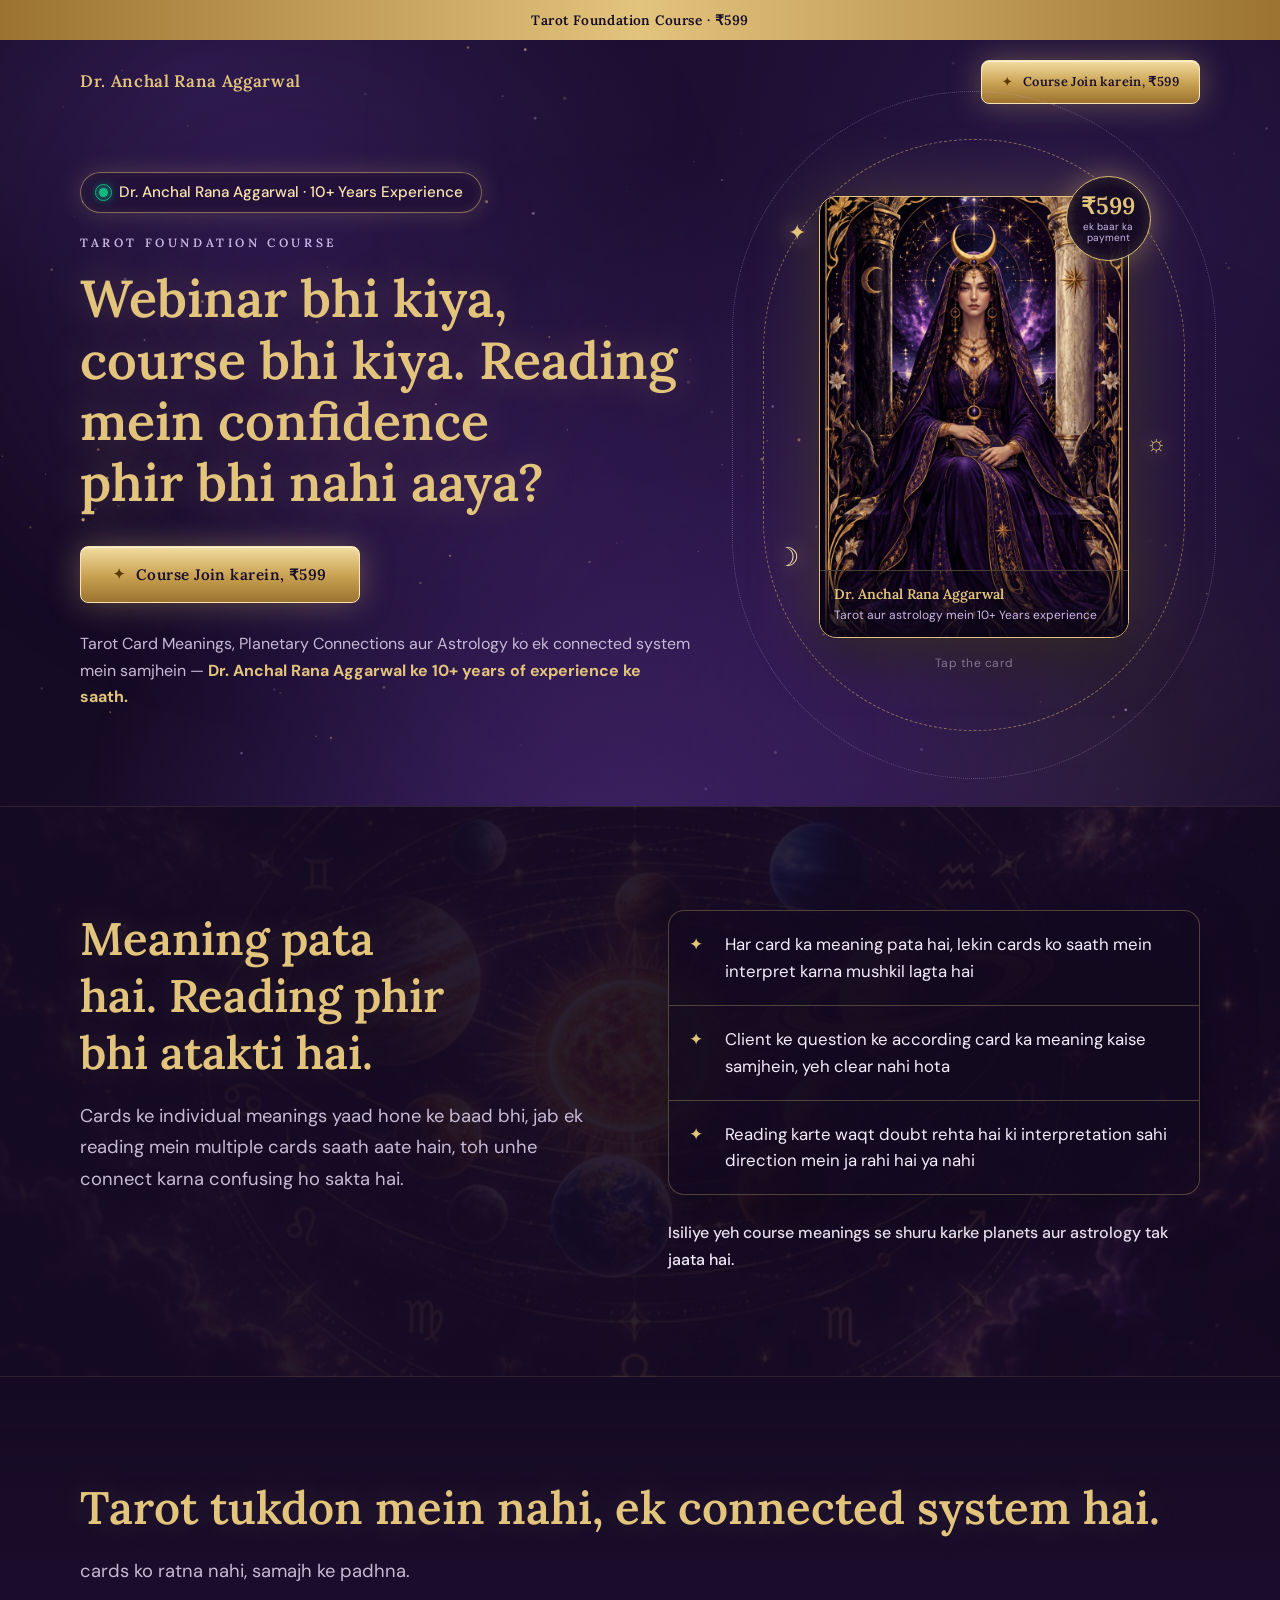
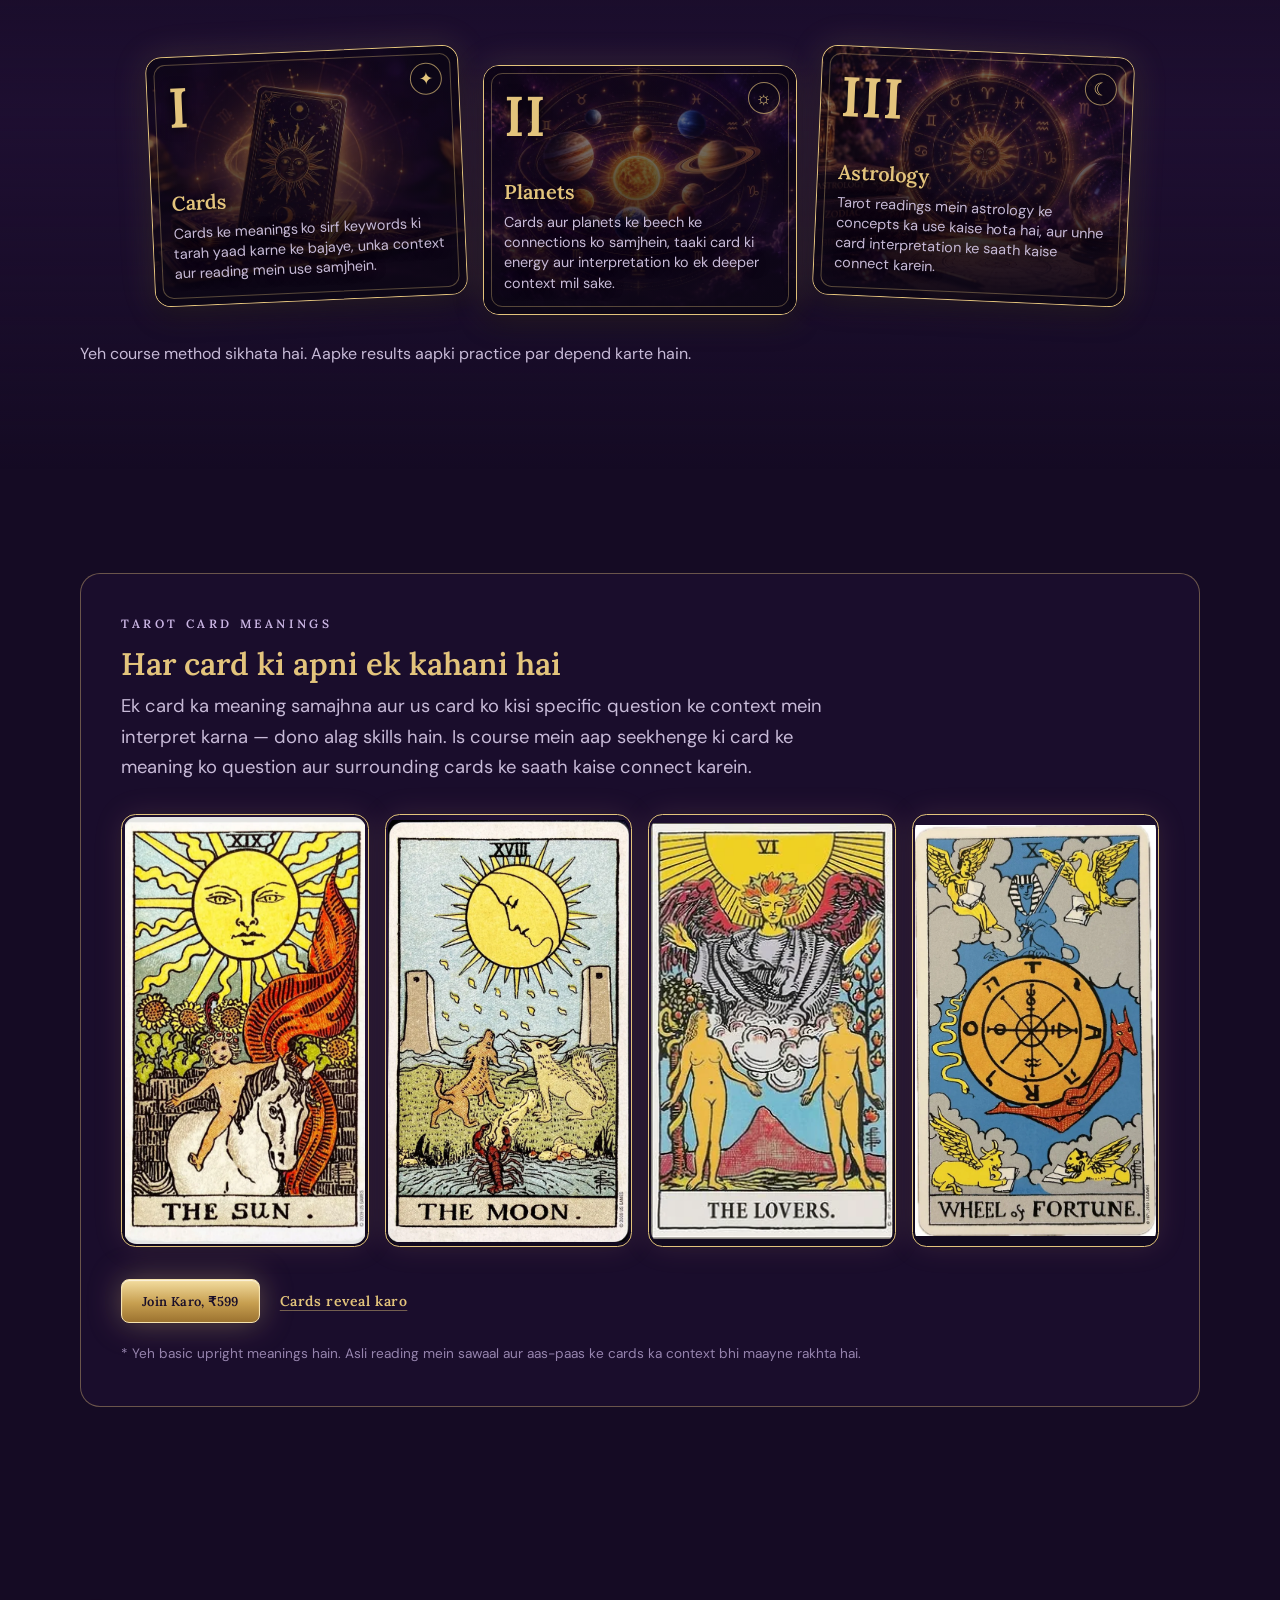
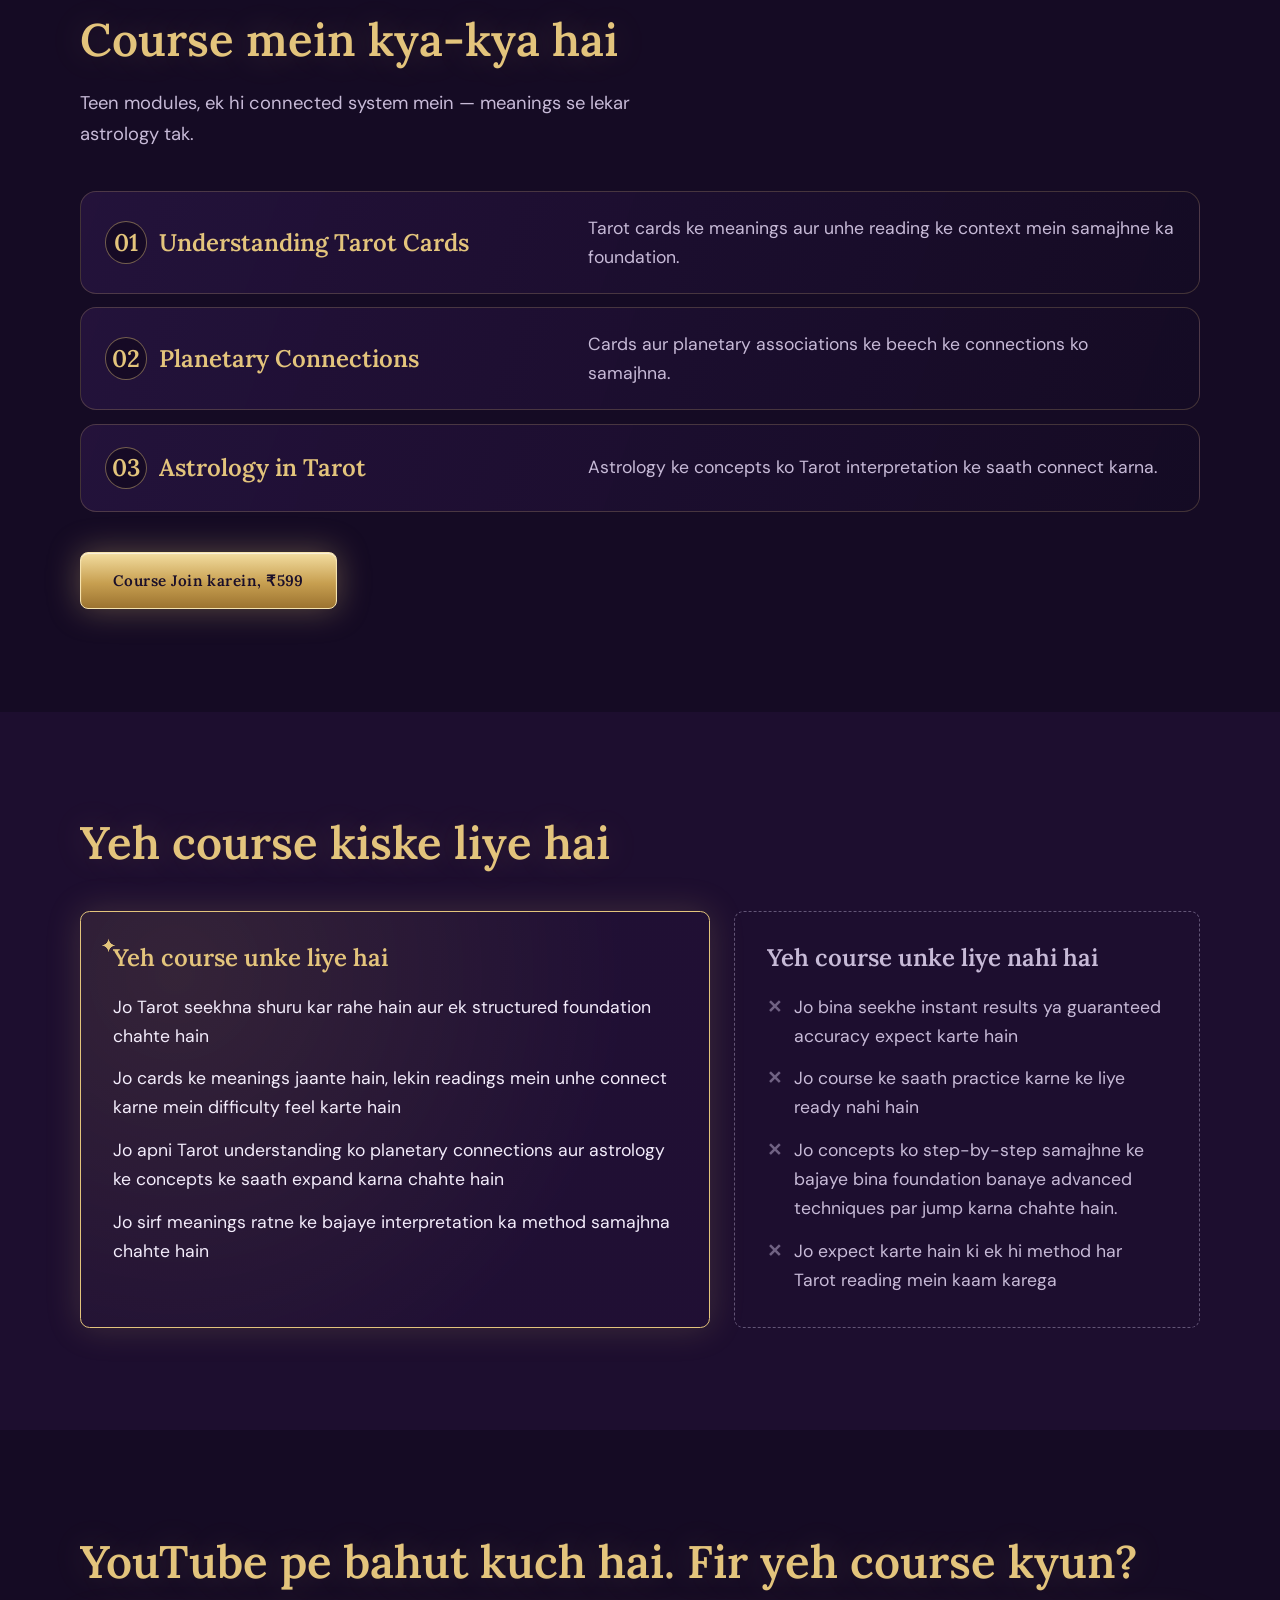
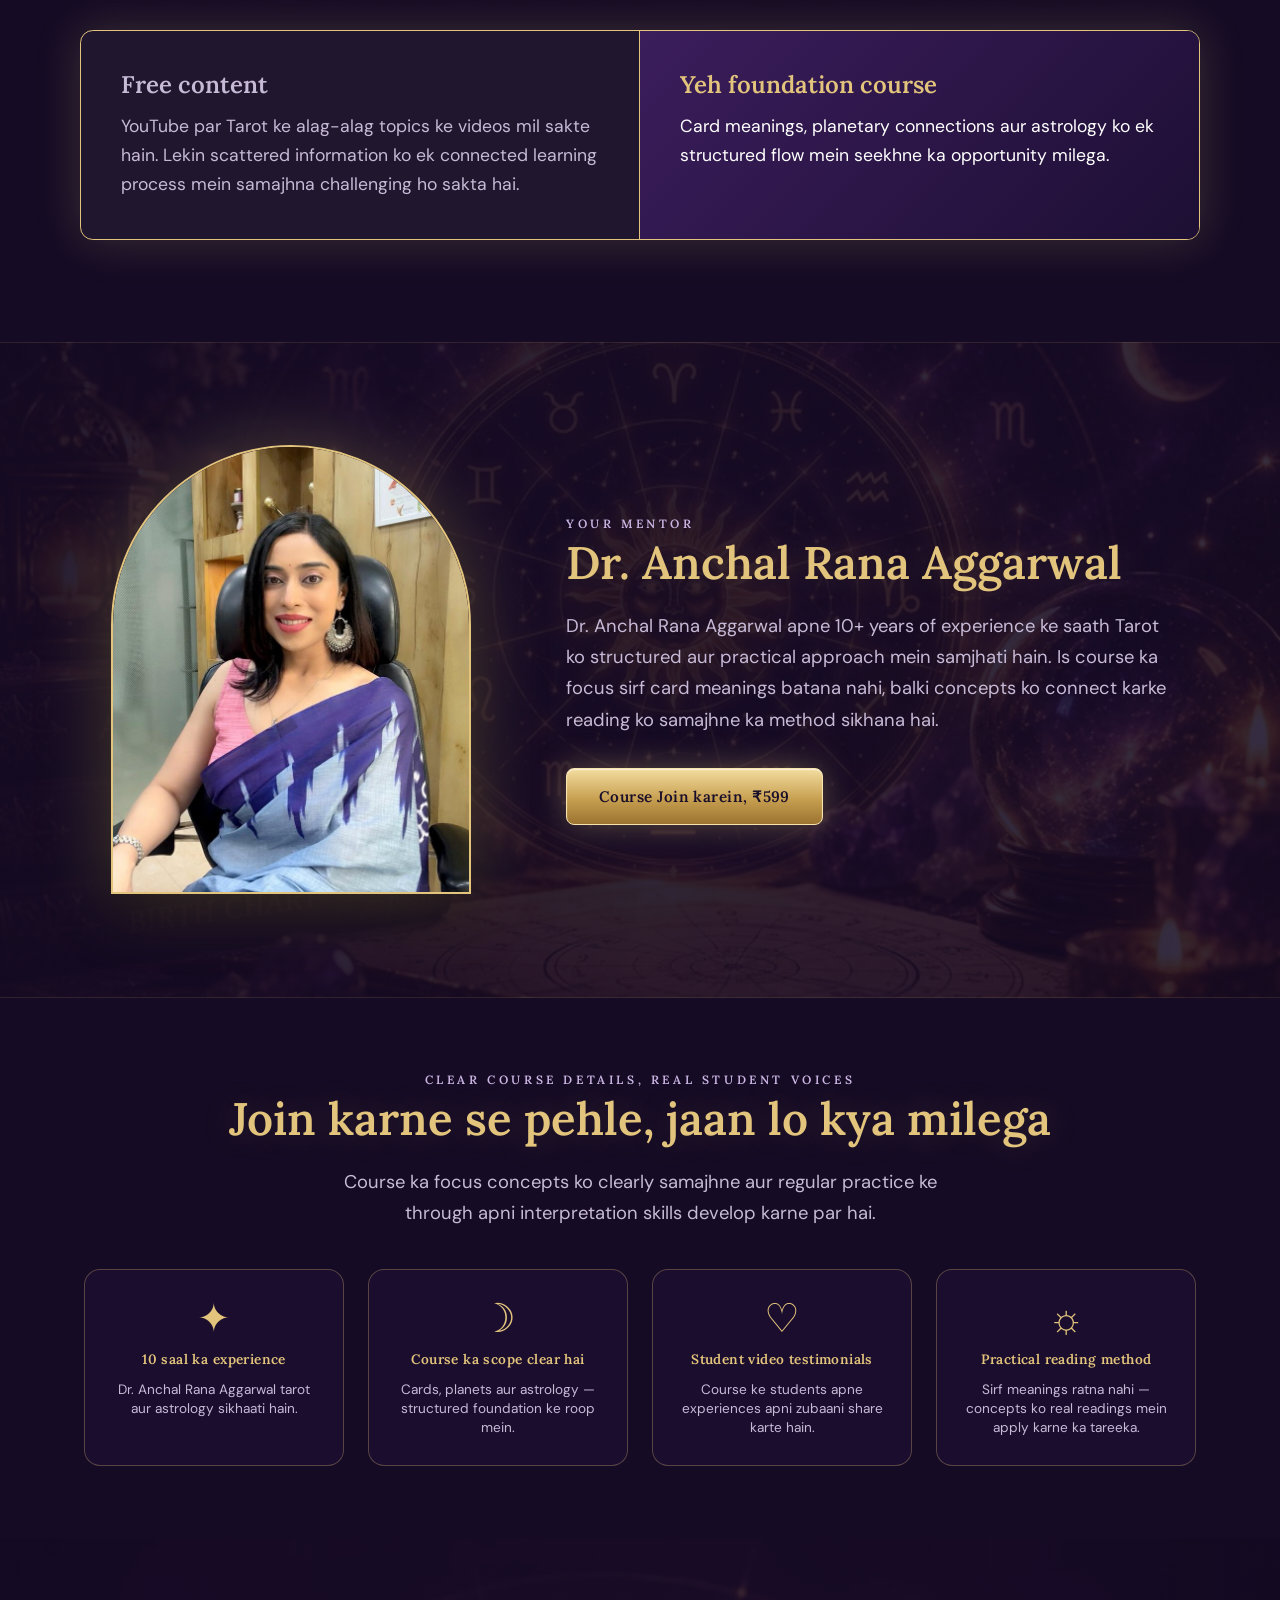
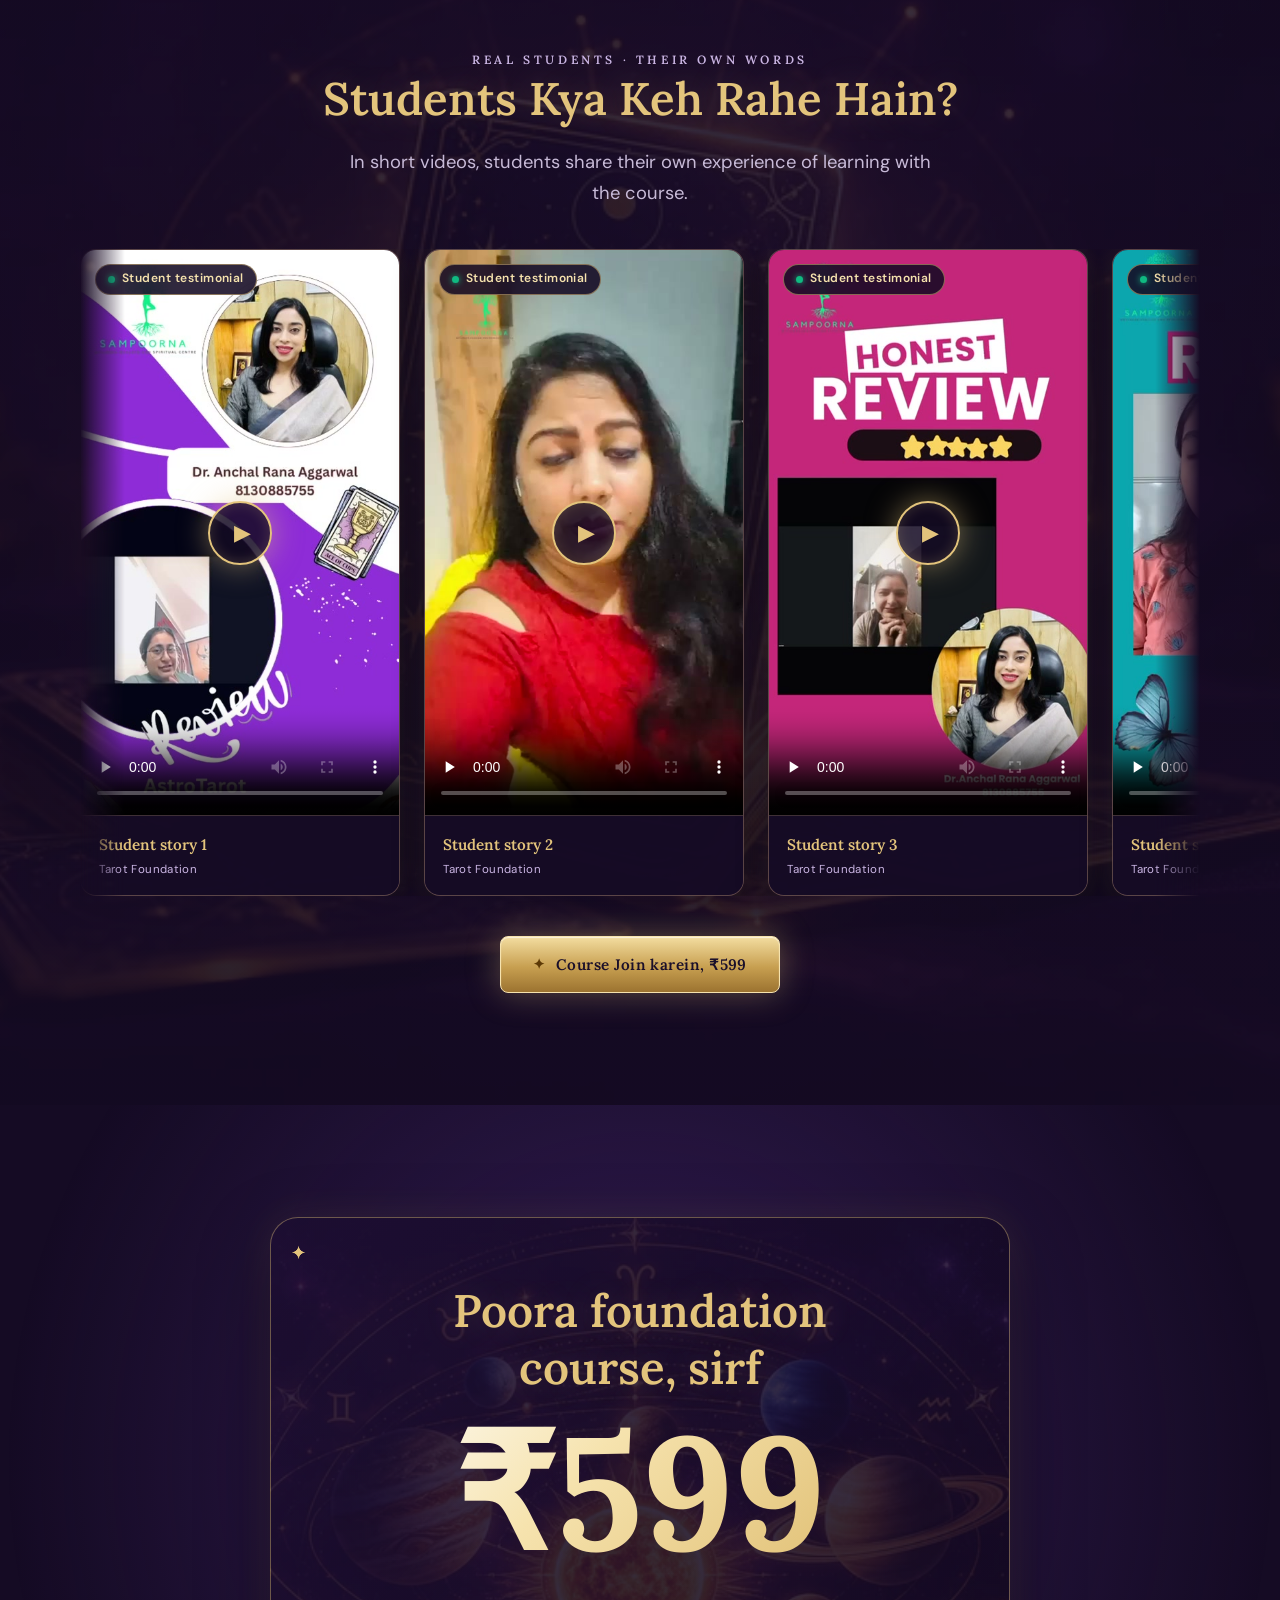
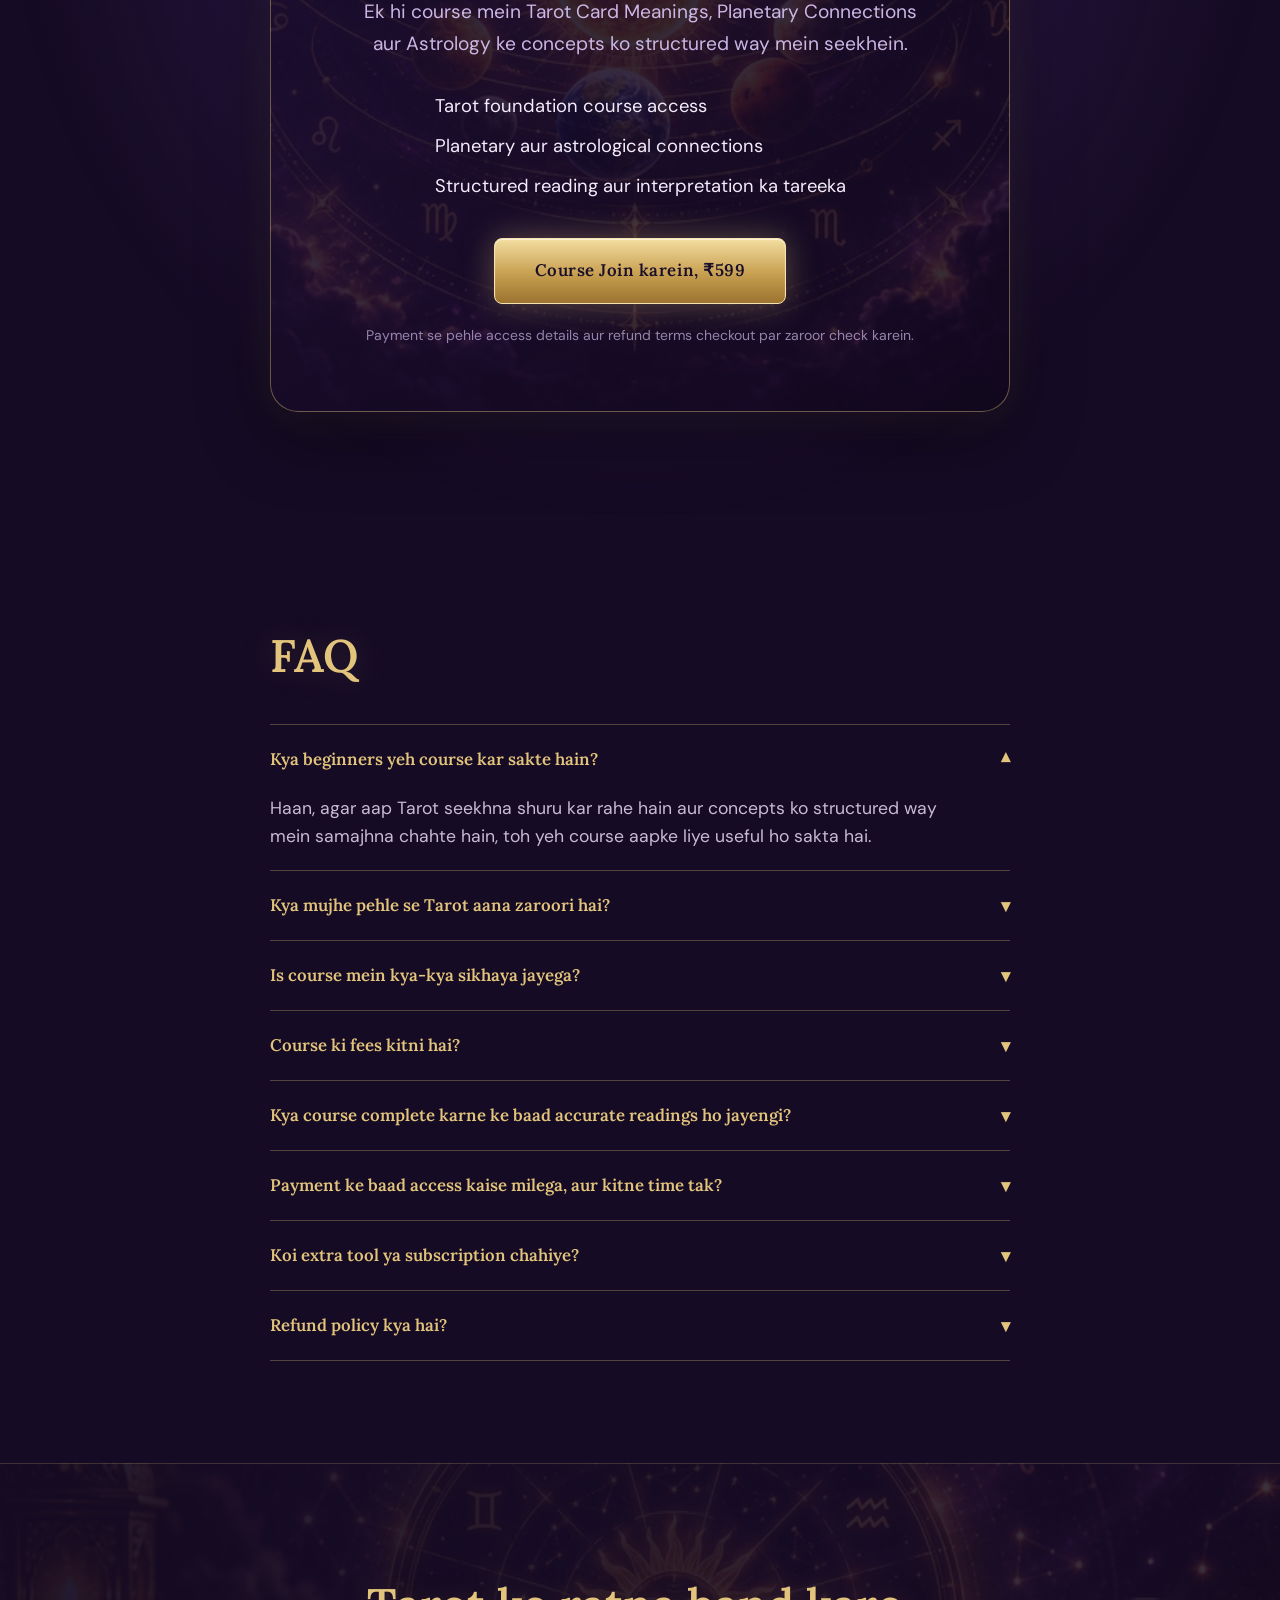
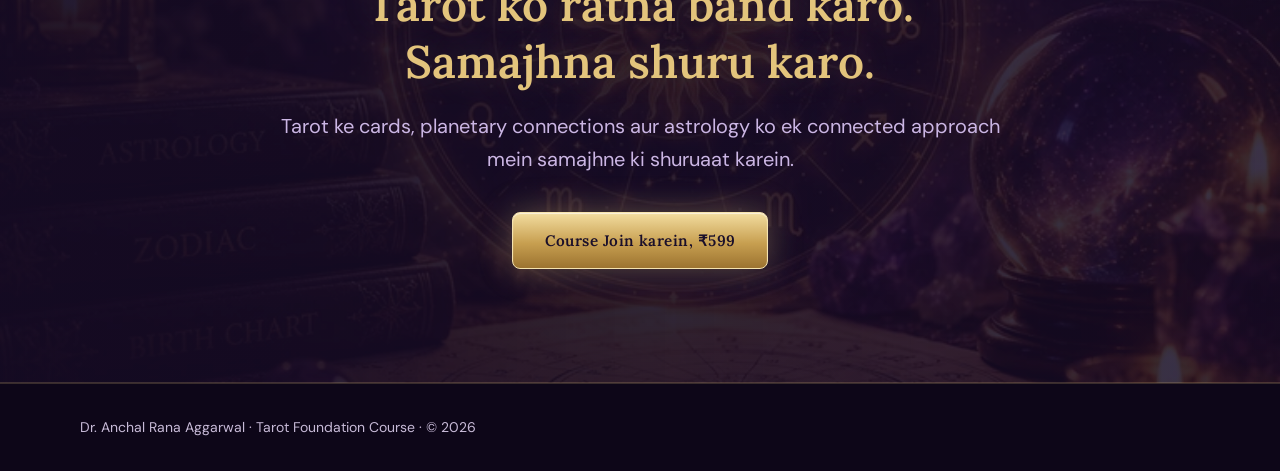
==== commit 9cb45987: "Remove time calculation statements and timing info across landing page" ====
--- a/index.html
+++ b/index.html
@@ -6,12 +6,12 @@
   <meta name="viewport" content="width=device-width, initial-scale=1.0, viewport-fit=cover">
   <title>Tarot Foundation Course — Dr. Anchal Rana Aggarwal | ₹599</title>
   <meta name="description"
-    content="Tarot ko ratna band karo. Cards, planets, astrology aur timing ek hi foundation course mein. Sirf ₹599, ek baar ka payment.">
+    content="Tarot ko ratna band karo. Cards, planets aur astrology ek hi foundation course mein. Sirf ₹599, ek baar ka payment.">
 
   <!-- Open Graph / Social Meta -->
   <meta property="og:title" content="Tarot Foundation Course — Dr. Anchal Rana Aggarwal | ₹599">
   <meta property="og:description"
-    content="Cards, planets, astrology aur timing ek hi foundation course mein. Sirf ₹599, ek baar ka payment.">
+    content="Cards, planets aur astrology ek hi foundation course mein. Sirf ₹599, ek baar ka payment.">
   <meta property="og:type" content="website">
   <meta name="twitter:card" content="summary_large_image">
 
@@ -81,8 +81,7 @@
               <a href="#join" class="btn-gold"><span class="btn-icon">✦</span> Course Join karein, ₹599</a>
             </div>
             <p class="hero-subtext">
-              Tarot Card Meanings, Planetary Connections, Astrology aur Timing Calculation ko ek connected system mein
-              samjhein — <strong class="text-gold">Dr. Anchal Rana Aggarwal ke 10+ years of experience ke
+              Tarot Card Meanings, Planetary Connections aur Astrology ko ek connected system mein samjhein — <strong class="text-gold">Dr. Anchal Rana Aggarwal ke 10+ years of experience ke
                 saath.</strong>
             </p>
           </div>
@@ -151,19 +150,17 @@
               mein interpret karna mushkil lagta hai</li>
             <li><span class="icon-star" aria-hidden="true">✦</span>Client ke question ke according card ka meaning kaise
               samjhein, yeh clear nahi hota</li>
-            <li><span class="icon-star" aria-hidden="true">✦</span>Timing ya “Kab hoga?” jaise questions ka answer
-              nikalne mein confusion hota hai</li>
             <li><span class="icon-star" aria-hidden="true">✦</span>Reading karte waqt doubt rehta hai ki interpretation
               sahi direction mein ja rahi hai ya nahi</li>
           </ul>
           <p class="pain-point-footer">
-            Isiliye yeh course meanings se shuru karke planets, astrology aur timing tak jaata hai.
+            Isiliye yeh course meanings se shuru karke planets aur astrology tak jaata hai.
           </p>
         </div>
       </div>
     </section>
 
-    <!-- ================= SYSTEM (4-CARD FAN) ================= -->
+    <!-- ================= SYSTEM (3-CARD FAN) ================= -->
     <section class="section section-system">
       <div class="container">
         <div class="reveal">
@@ -172,7 +169,7 @@
         </div>
 
         <div class="fan-grid" id="fanGrid">
-          <button type="button" class="fan-card" style="--rot: -3deg; --lift: 0px;" aria-pressed="false">
+          <button type="button" class="fan-card" style="--rot: -2.5deg; --lift: 0px;" aria-pressed="false">
             <img class="fan-art" src="assets/fan-cards.webp" alt="" aria-hidden="true" loading="lazy" decoding="async">
             <span class="fan-symbol" aria-hidden="true">✦</span>
             <span class="fan-roman">I</span>
@@ -183,7 +180,7 @@
             </span>
           </button>
 
-          <button type="button" class="fan-card" style="--rot: -1deg; --lift: 14px;" aria-pressed="false">
+          <button type="button" class="fan-card" style="--rot: 0deg; --lift: 14px;" aria-pressed="false">
             <img class="fan-art" src="assets/fan-planets.webp" alt="" aria-hidden="true" loading="lazy"
               decoding="async">
             <span class="fan-symbol" aria-hidden="true">☼</span>
@@ -195,7 +192,7 @@
             </span>
           </button>
 
-          <button type="button" class="fan-card" style="--rot: 1deg; --lift: 14px;" aria-pressed="false">
+          <button type="button" class="fan-card" style="--rot: 2.5deg; --lift: 0px;" aria-pressed="false">
             <img class="fan-art" src="assets/fan-astrology.webp" alt="" aria-hidden="true" loading="lazy"
               decoding="async">
             <span class="fan-symbol" aria-hidden="true">☾</span>
@@ -206,17 +203,6 @@
                 interpretation ke saath kaise connect karein.</span>
             </span>
           </button>
-
-          <button type="button" class="fan-card" style="--rot: 3deg; --lift: 0px;" aria-pressed="false">
-            <img class="fan-art" src="assets/fan-timing.webp" alt="" aria-hidden="true" loading="lazy" decoding="async">
-            <span class="fan-symbol" aria-hidden="true">◷</span>
-            <span class="fan-roman">IV</span>
-            <span class="fan-body">
-              <strong class="fan-title">Timing</strong>
-              <span class="fan-desc">Tarot aur related concepts ki help se timing-based questions ko approach karne ka
-                method samjhein.</span>
-            </span>
-          </button>
         </div>
 
         <div class="reveal">
@@ -325,7 +311,7 @@
       <div class="container">
         <div class="reveal">
           <h2 class="section-heading">Course mein kya-kya hai</h2>
-          <p class="section-desc">Chaar modules, ek hi connected system me</p>
+          <p class="section-desc">Teen modules, ek hi connected system mein — meanings se lekar astrology tak.</p>
         </div>
 
         <div class="curriculum-list">
@@ -341,10 +327,7 @@
             <h3 class="module-title"><span class="module-num">03</span>Astrology in Tarot</h3>
             <p class="module-desc">Astrology ke concepts ko Tarot interpretation ke saath connect karna.</p>
           </div>
-          <div class="curriculum-item reveal" style="transition-delay: 240ms;">
-            <h3 class="module-title"><span class="module-num">04</span>Timing Calculation</h3>
-            <p class="module-desc">Timing-related questions ko approach karne ke methods aur calculations samajhna.</p>
-          </div>
+
         </div>
 
         <div class="reveal mt-10">
@@ -369,7 +352,7 @@
               <li><span class="icon-star" aria-hidden="true">✦</span>Jo cards ke meanings jaante hain, lekin readings
                 mein unhe connect karne mein difficulty feel karte hain</li>
               <li><span class="icon-star" aria-hidden="true">✦</span>Jo apni Tarot understanding ko planetary
-                connections, astrology aur timing ke concepts ke saath expand karna chahte hain</li>
+                connections aur astrology ke concepts ke saath expand karna chahte hain</li>
               <li><span class="icon-star" aria-hidden="true">✦</span>Jo sirf meanings ratne ke bajaye interpretation ka
                 method samajhna chahte hain</li>
             </ul>
@@ -411,7 +394,7 @@
           <div class="comparison-side comparison-paid">
             <h3 class="comparison-title text-gold">Yeh foundation course</h3>
             <p class="comparison-text text-white">
-              Card meanings, planetary connections, astrology aur timing ko ek structured flow mein seekhne ka
+              Card meanings, planetary connections aur astrology ko ek structured flow mein seekhne ka
               opportunity milega.
             </p>
           </div>
@@ -464,7 +447,7 @@
           <div class="trust-item reveal-scale">
             <span class="trust-icon" aria-hidden="true">☽</span>
             <strong class="trust-title">Course ka scope clear hai</strong>
-            <span class="trust-subtitle">Cards, planets, astrology aur timing — structured foundation ke roop
+            <span class="trust-subtitle">Cards, planets aur astrology — structured foundation ke roop
               mein.</span>
           </div>
           <div class="trust-item reveal-scale">
@@ -646,14 +629,14 @@
           </h2>
           <div class="price-glow">₹599</div>
           <p class="pricing-subtitle">
-            Ek hi course mein Tarot Card Meanings, Planetary Connections, Astrology aur Timing Calculation ke concepts
+            Ek hi course mein Tarot Card Meanings, Planetary Connections aur Astrology ke concepts
             ko structured way mein seekhein.
           </p>
 
           <ul class="pricing-features">
             <li><span class="icon-star" aria-hidden="true">✦</span>Tarot foundation course access</li>
             <li><span class="icon-star" aria-hidden="true">✦</span>Planetary aur astrological connections</li>
-            <li><span class="icon-star" aria-hidden="true">✦</span>Time calculation ka tareeka</li>
+            <li><span class="icon-star" aria-hidden="true">✦</span>Structured reading aur interpretation ka tareeka</li>
           </ul>
 
           <div class="mt-9">
@@ -705,7 +688,7 @@
               <span class="faq-arrow" aria-hidden="true">▾</span>
             </summary>
             <div class="faq-answer">
-              Is course mein Tarot Card Meanings, Planetary Connections, Astrology aur Timing Calculation cover kiye
+              Is course mein Tarot Card Meanings, Planetary Connections aur Astrology cover kiye
               jayenge.
             </div>
           </details>
@@ -776,7 +759,7 @@
       <div class="container container-narrow text-center">
         <div class="reveal">
           <h2 class="section-heading">Tarot ko ratna band karo. Samajhna shuru karo.</h2>
-          <p class="final-cta-sub">Tarot ke cards, planetary connections, astrology aur timing ko ek connected approach
+          <p class="final-cta-sub">Tarot ke cards, planetary connections aur astrology ko ek connected approach
             mein samajhne ki shuruaat karein.</p>
           <div class="mt-9">
             <a href="#join" class="btn-gold">Course Join karein, ₹599</a>
--- a/styles.css
+++ b/styles.css
@@ -857,7 +857,9 @@
 
 @media (min-width: 768px) {
   .fan-grid {
-    grid-template-columns: repeat(4, 1fr);
+    grid-template-columns: repeat(3, 1fr);
+    max-width: 980px;
+    margin-inline: auto;
     gap: 1.25rem;
     margin-top: 4rem;
   }
@@ -1852,7 +1854,7 @@
   border-block: 1px solid rgba(227, 196, 124, 0.2);
   background:
     linear-gradient(90deg, rgba(21, 11, 36, 0.94), rgba(21, 11, 36, 0.84)),
-    url("assets/fan-timing.webp") center 58% / cover no-repeat;
+    url("assets/fan-astrology.webp") center 58% / cover no-repeat;
   padding: 5rem 0;
 }
 
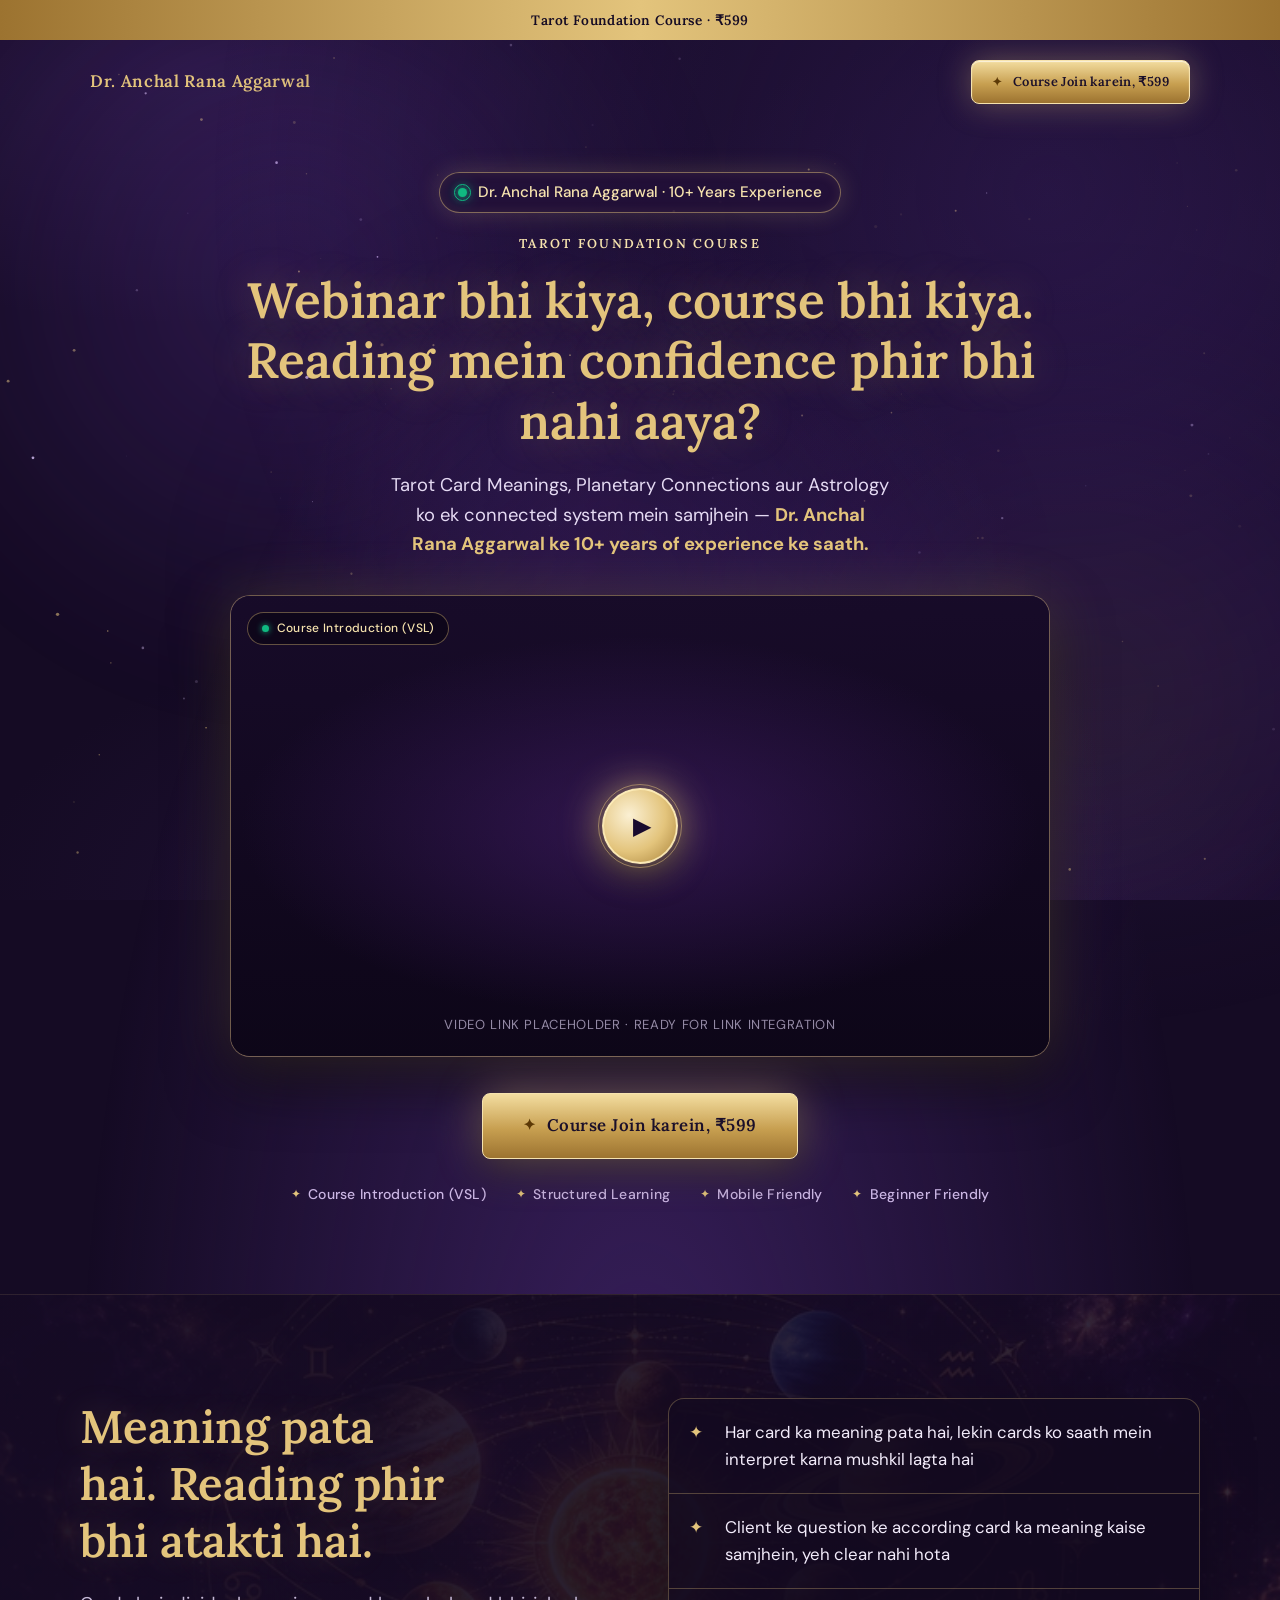
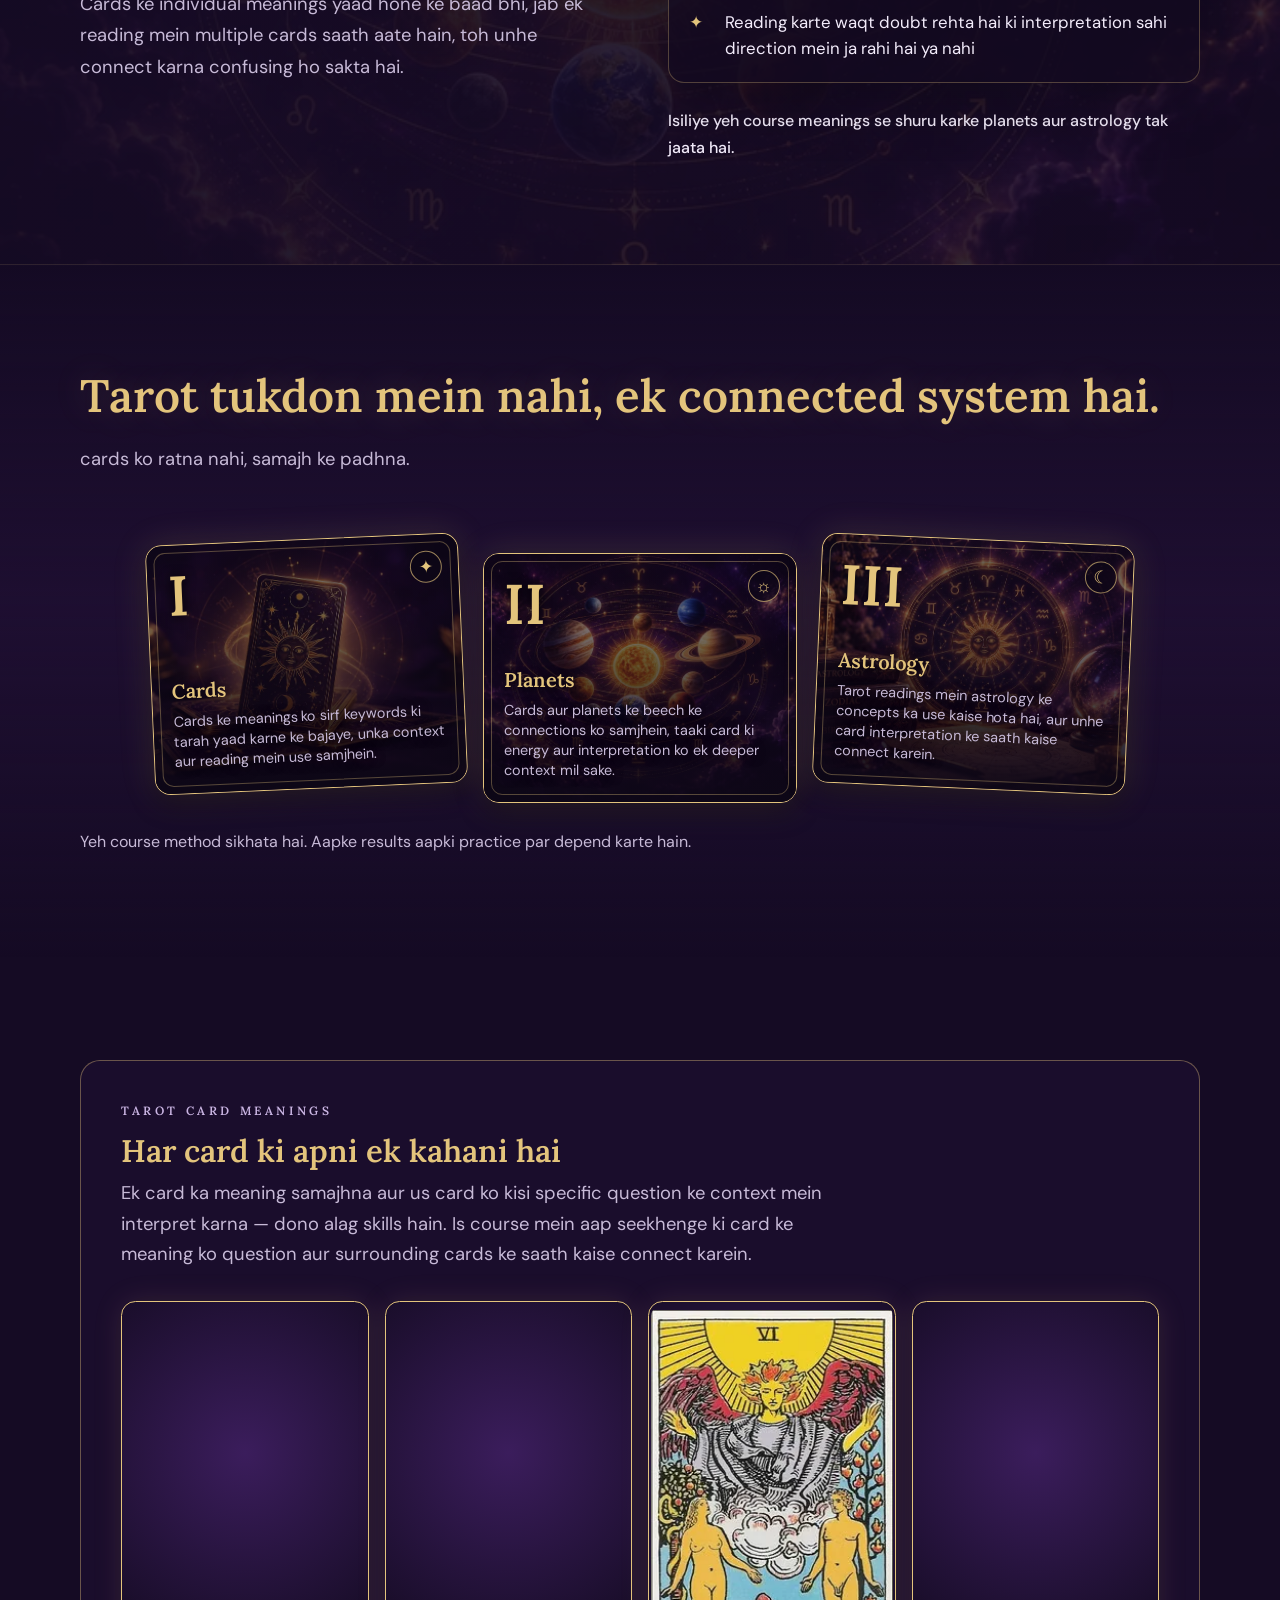
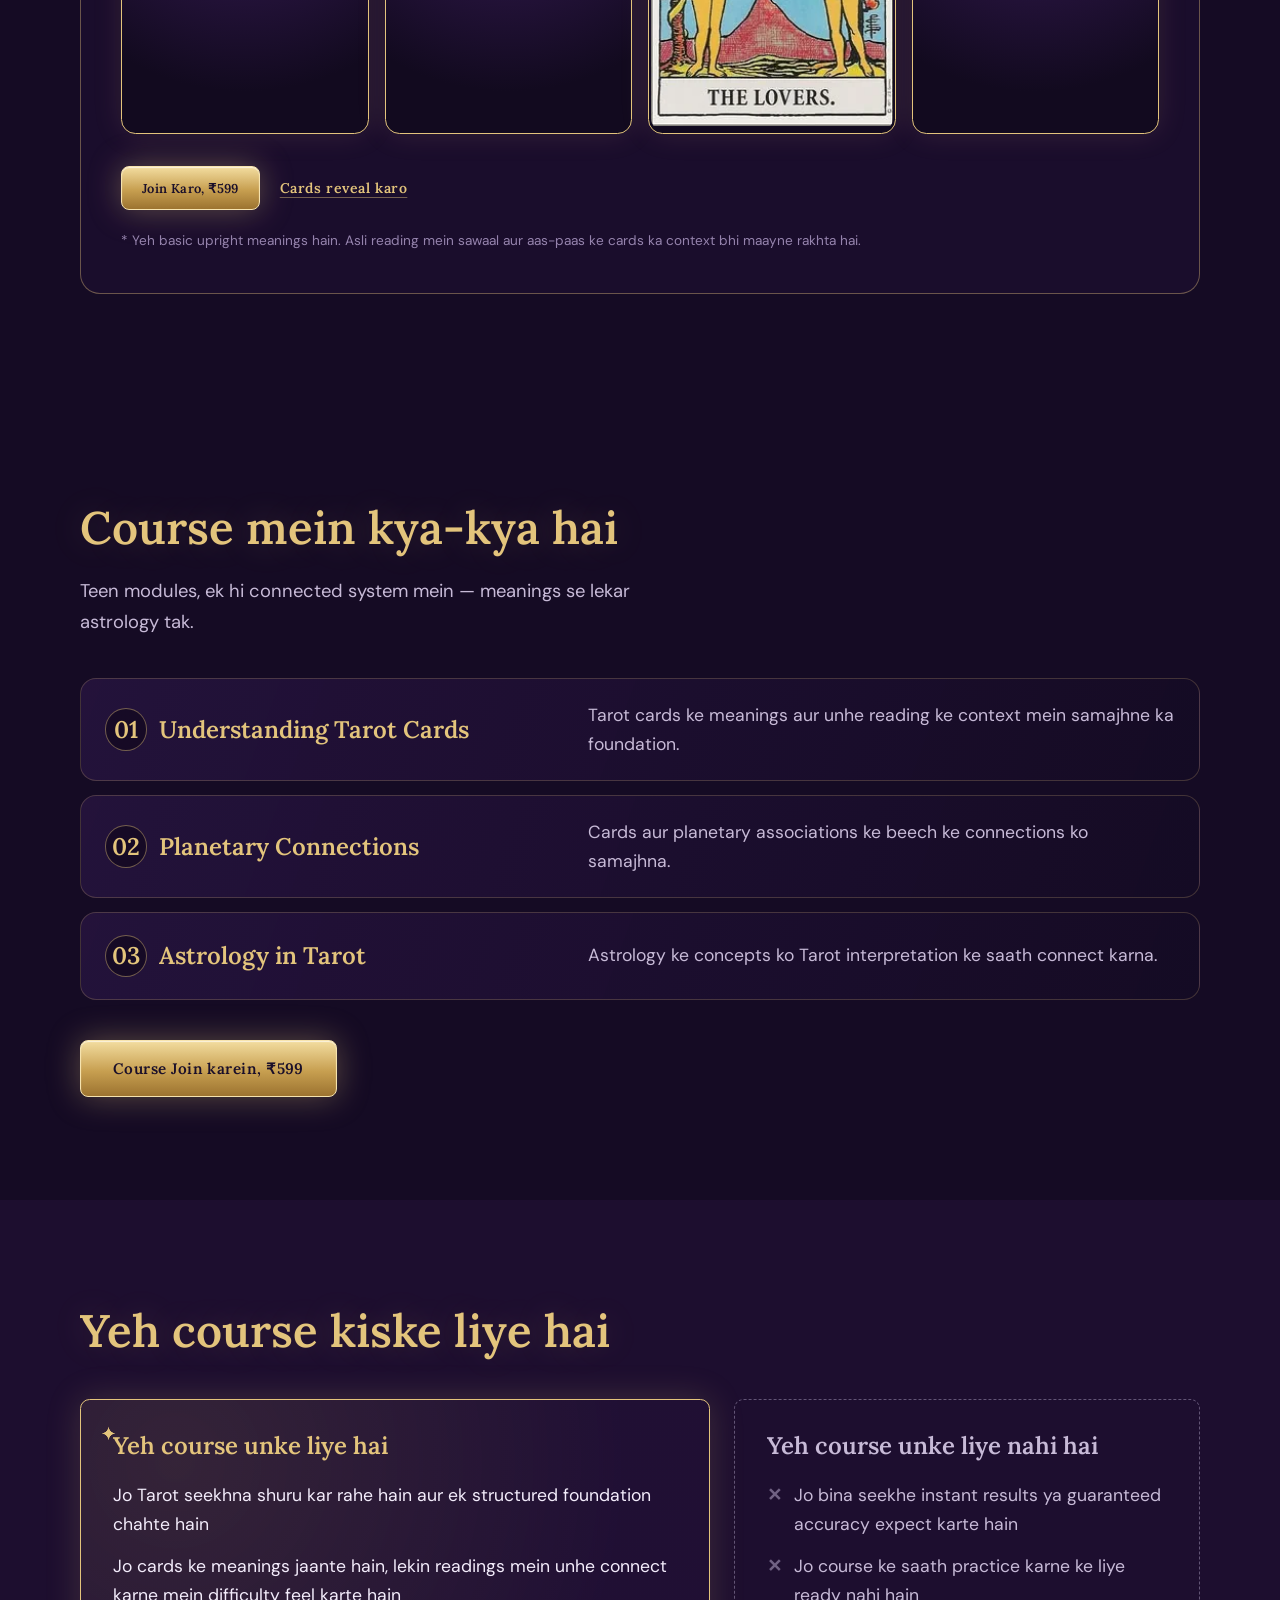
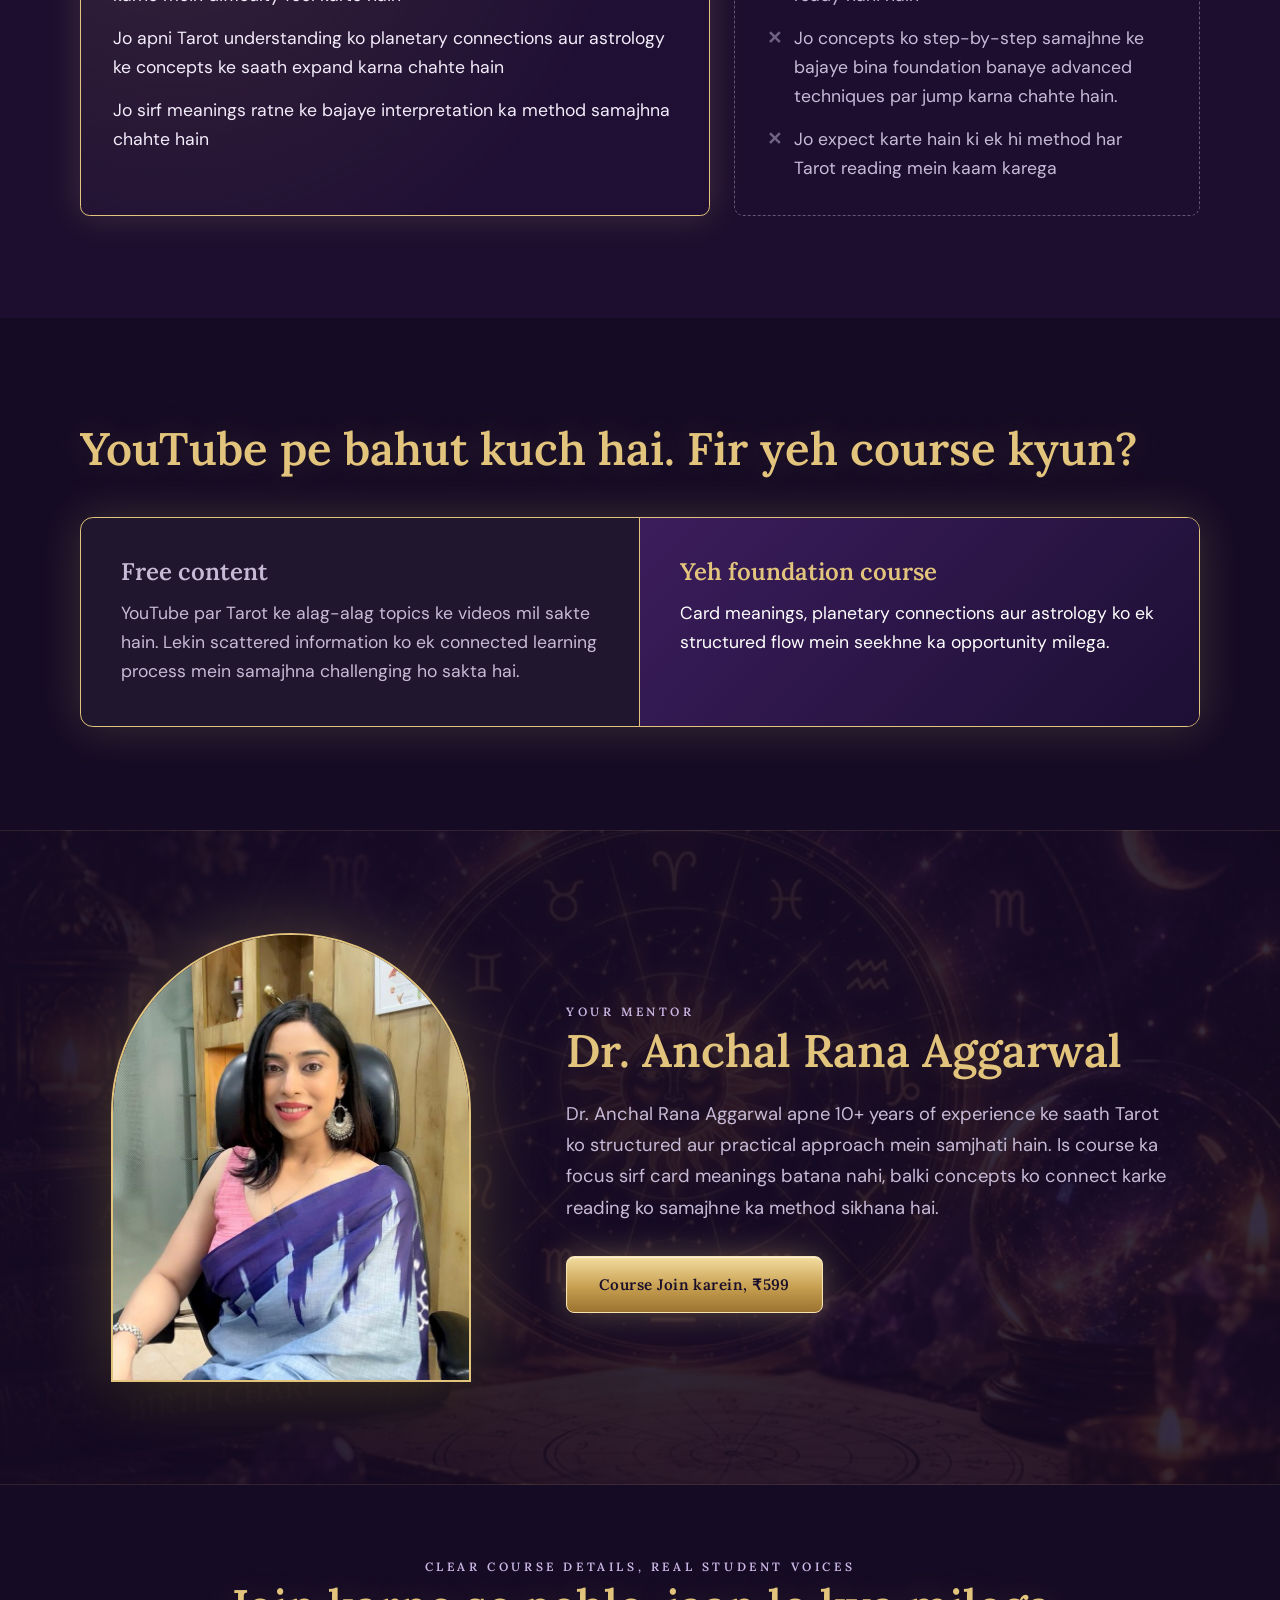
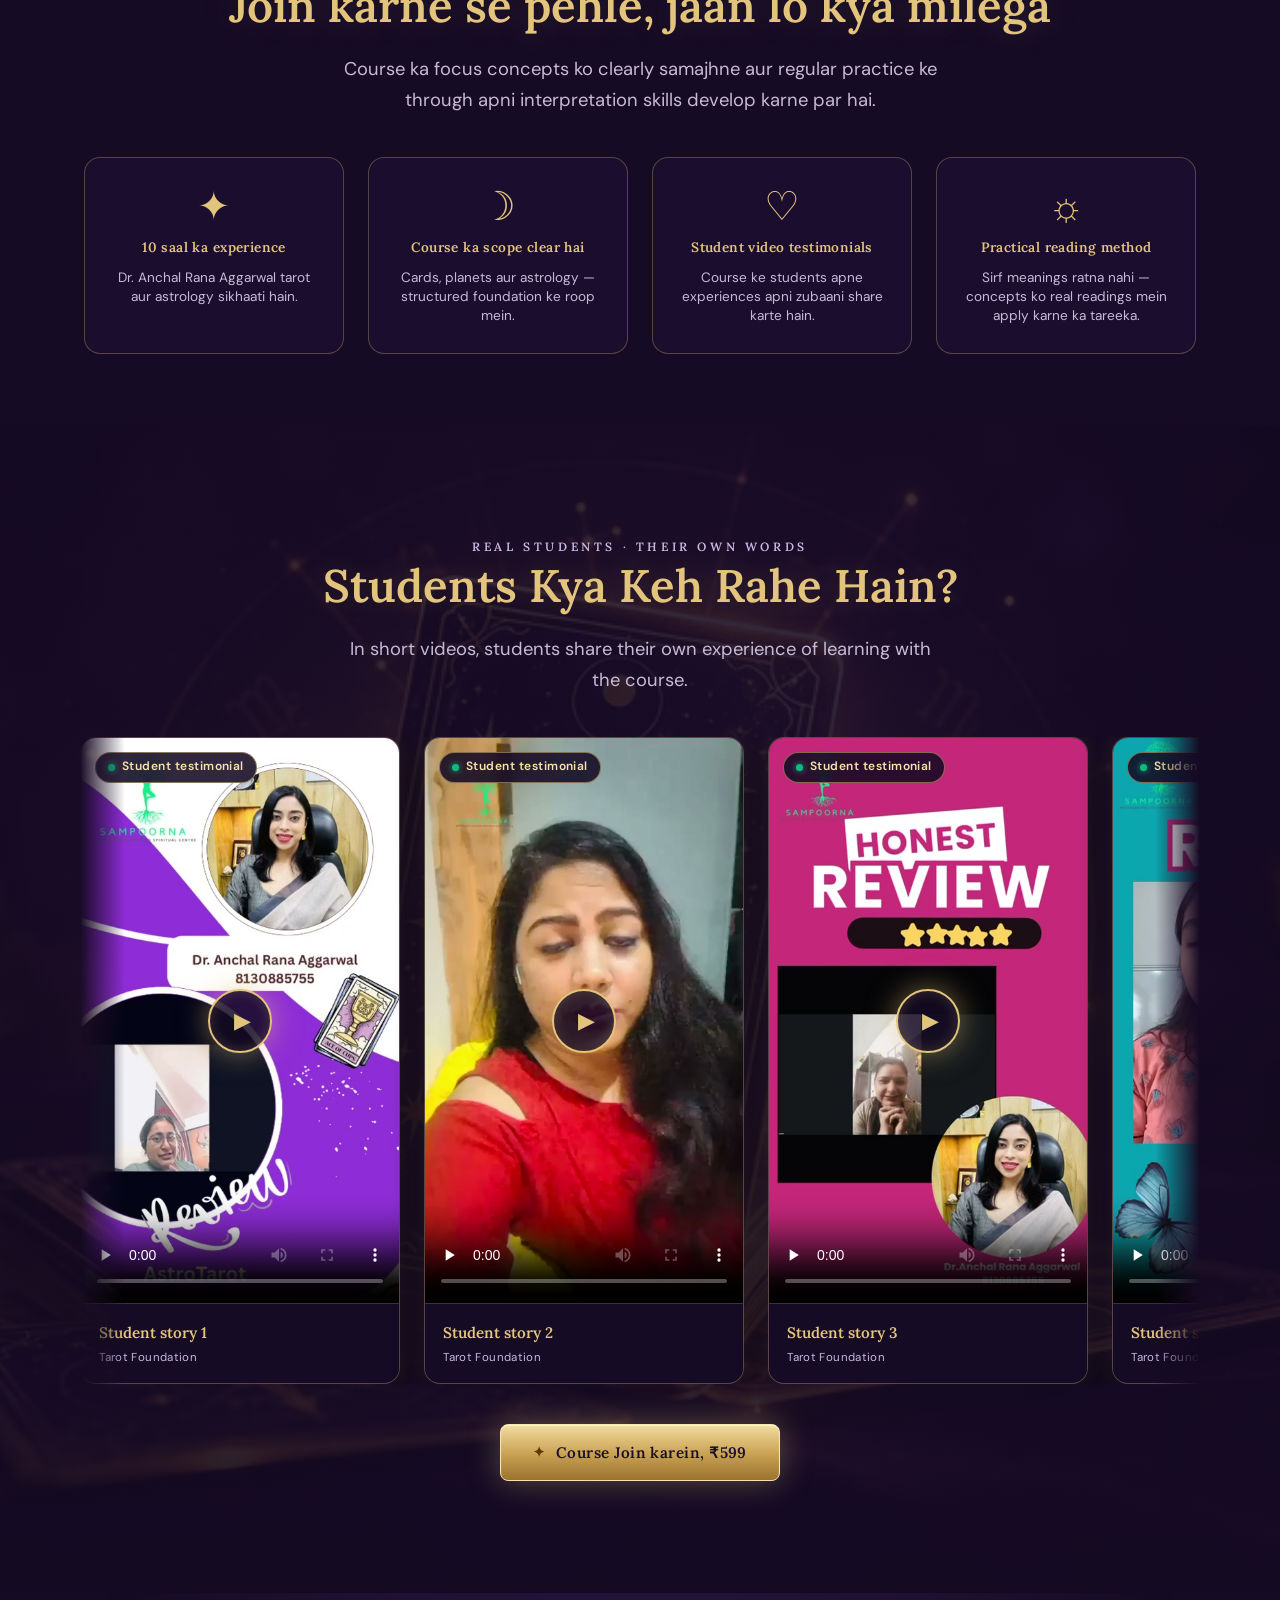
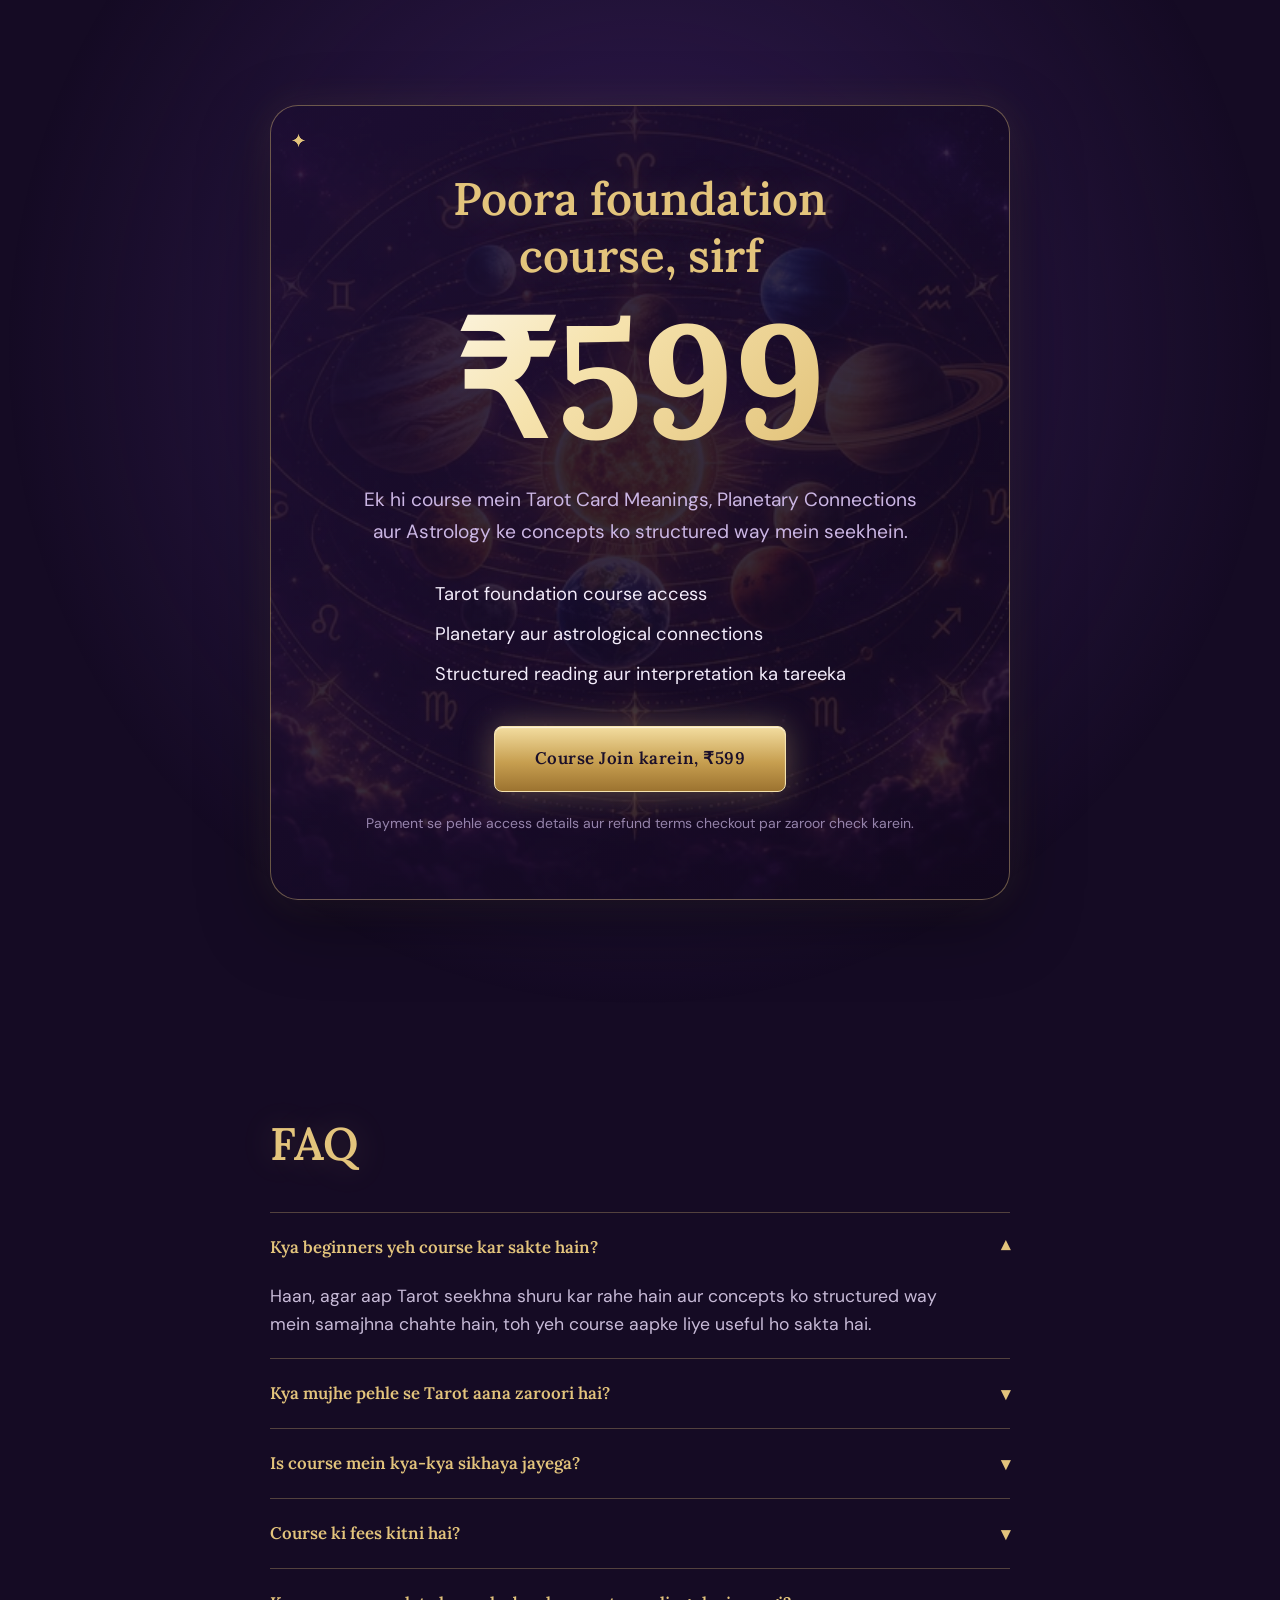
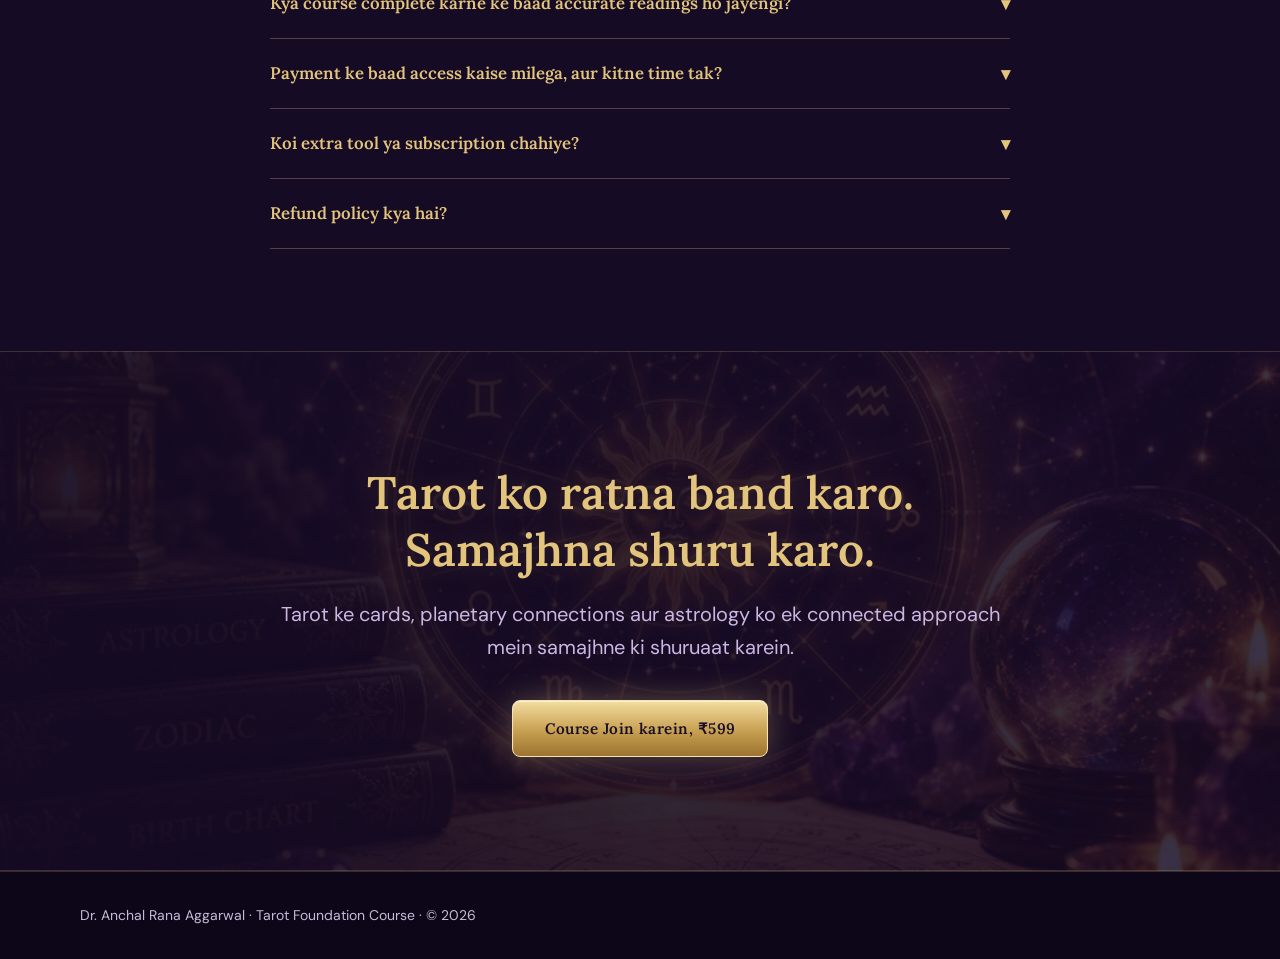
==== commit 6e4a6a36: "Redesign hero section with centered 16:9 VSL player placeholder and clean hierarchy" ====
--- a/index.html
+++ b/index.html
@@ -58,76 +58,78 @@
     <header class="hero-section">
       <div class="hero-bg-glow" aria-hidden="true"></div>
 
-      <div class="container">
-        <!-- Navigation -->
+      <div class="container hero-container">
+        <!-- 1. Top Navigation -->
         <nav class="top-nav">
           <span class="nav-brand">Dr. Anchal Rana Aggarwal</span>
           <a href="#join" class="btn-gold btn-gold-sm"><span class="btn-icon">✦</span> Course Join karein, ₹599</a>
         </nav>
 
-        <!-- Hero Content Grid -->
-        <div class="hero-grid">
-          <div class="hero-content reveal">
-            <div class="live-status-pill">
-              <span class="status-pulse-dot"></span>
-              <span>Dr. Anchal Rana Aggarwal · 10+ Years Experience</span>
-            </div>
-            <p class="eyebrow">TAROT FOUNDATION COURSE</p>
-            <h1 class="hero-title">
-              Webinar bhi kiya, course bhi kiya. Reading mein confidence phir bhi nahi aaya?
-            </h1>
-
-            <div class="hero-cta-group">
-              <a href="#join" class="btn-gold"><span class="btn-icon">✦</span> Course Join karein, ₹599</a>
-            </div>
-            <p class="hero-subtext">
-              Tarot Card Meanings, Planetary Connections aur Astrology ko ek connected system mein samjhein — <strong class="text-gold">Dr. Anchal Rana Aggarwal ke 10+ years of experience ke
-                saath.</strong>
-            </p>
-          </div>
-
-          <!-- Hero Tarot Card with 3D Tilt & Flip -->
-          <div class="hero-card-wrapper reveal" style="transition-delay: 150ms;">
-            <div class="hero-card-container">
-              <div class="orbit-ring" aria-hidden="true"></div>
-              <div class="orbit-ring-outer" aria-hidden="true"></div>
-              <span class="floating-glyph glyph-1" aria-hidden="true">✦</span>
-              <span class="floating-glyph glyph-2" aria-hidden="true">☽</span>
-              <span class="floating-glyph glyph-3" aria-hidden="true">☼</span>
-
-              <!-- Price Badge -->
-              <div class="hero-price-badge">
-                <span class="badge-price">₹599</span>
-                <span class="badge-sub">ek baar ka payment</span>
+        <!-- Centered VSL Hero Content -->
+        <div class="hero-vsl-content reveal">
+          <!-- 2. Subtle Experience Badge -->
+          <div class="live-status-pill">
+            <span class="status-pulse-dot" aria-hidden="true"></span>
+            <span>Dr. Anchal Rana Aggarwal · 10+ Years Experience</span>
+          </div>
+
+          <!-- 3. Course Label -->
+          <p class="eyebrow">TAROT FOUNDATION COURSE</p>
+
+          <!-- 4. Centered Headline -->
+          <h1 class="hero-title">
+            Webinar bhi kiya, course bhi kiya.<br class="headline-br">
+            Reading mein confidence phir bhi nahi aaya?
+          </h1>
+
+          <!-- 5. Short Supporting Description -->
+          <p class="hero-desc">
+            Tarot Card Meanings, Planetary Connections aur Astrology ko ek connected system mein samjhein — <strong class="text-gold">Dr. Anchal Rana Aggarwal ke 10+ years of experience ke saath.</strong>
+          </p>
+
+          <!-- 6. Large, Centered VSL Video Player (Placeholder - Ready for Video Link) -->
+          <div class="vsl-player-wrapper" id="vslPlayerWrapper">
+            <div class="vsl-frame">
+              <video id="vslVideo" class="vsl-video" preload="metadata" playsinline
+                aria-label="Tarot Foundation Course Video Introduction by Dr. Anchal Rana Aggarwal">
+                <source id="vslSource" src="" type="video/mp4">
+                Your browser does not support the video tag.
+              </video>
+              <div class="vsl-placeholder-overlay" id="vslPlaceholderOverlay">
+                <div class="vsl-placeholder-badge">
+                  <span class="vsl-badge-dot" aria-hidden="true"></span>
+                  <span>Course Introduction (VSL)</span>
+                </div>
+                <button type="button" class="vsl-play-btn" id="vslPlayBtn" aria-label="Play video introduction">
+                  <span class="vsl-play-icon" aria-hidden="true">▶</span>
+                </button>
+                <p class="vsl-placeholder-text">Video Link Placeholder · Ready for Link Integration</p>
               </div>
-
-              <!-- Interactive Card -->
-              <div id="heroTarotCard" class="tarot-card-interactive" role="button" tabindex="0"
-                aria-label="Tarot card — flip karne ke liye tap karo">
-                <div class="hero-tilt">
-                  <div class="hero-flip-in">
-                    <div class="hero-flip">
-                      <!-- Front Face -->
-                      <div class="hero-face hero-front card-foil">
-                        <img src="assets/tarot-card-front.webp" alt="The High Priestess tarot card" class="card-img"
-                          width="768" height="1216" fetchpriority="high" decoding="async">
-                        <div class="hero-card-caption">
-                          <p class="caption-title">Dr. Anchal Rana Aggarwal</p>
-                          <p class="caption-sub">Tarot aur astrology mein 10+ Years experience</p>
-                        </div>
-                      </div>
-                      <!-- Back Face -->
-                      <div class="hero-face hero-back">
-                        <div class="back-circle">
-                          <span class="back-star">✦</span>
-                        </div>
-                      </div>
-                    </div>
-                  </div>
-                </div>
-              </div>
-
-              <p class="card-instruction">Tap the card</p>
+            </div>
+          </div>
+
+          <!-- 7. Prominent CTA Directly Below Video -->
+          <div class="hero-cta-wrap">
+            <a href="#join" class="btn-gold btn-lg"><span class="btn-icon">✦</span> Course Join karein, ₹599</a>
+          </div>
+
+          <!-- 8. Compact Benefits Row Below CTA -->
+          <div class="hero-benefits-row" role="list" aria-label="Course highlights">
+            <div class="hero-benefit-item" role="listitem">
+              <span class="benefit-icon" aria-hidden="true">✦</span>
+              <span>Course Introduction (VSL)</span>
+            </div>
+            <div class="hero-benefit-item" role="listitem">
+              <span class="benefit-icon" aria-hidden="true">✦</span>
+              <span>Structured Learning</span>
+            </div>
+            <div class="hero-benefit-item" role="listitem">
+              <span class="benefit-icon" aria-hidden="true">✦</span>
+              <span>Mobile Friendly</span>
+            </div>
+            <div class="hero-benefit-item" role="listitem">
+              <span class="benefit-icon" aria-hidden="true">✦</span>
+              <span>Beginner Friendly</span>
             </div>
           </div>
         </div>
--- a/styles.css
+++ b/styles.css
@@ -357,25 +357,30 @@
   }
 }
 
-/* ============ Hero Grid ============ */
-.hero-grid {
-  display: grid;
+/* ============ Centered VSL Hero Section ============ */
+.hero-container {
+  max-width: 1140px;
+}
+
+.hero-vsl-content {
+  display: flex;
+  flex-direction: column;
   align-items: center;
-  gap: 2.5rem;
-  padding-top: 2rem;
+  text-align: center;
+  max-width: 880px;
+  margin: 0 auto;
+  padding-top: 1.5rem;
   padding-bottom: 4rem;
 }
 
-@media (min-width: 860px) {
-  .hero-grid {
-    grid-template-columns: 1.15fr 0.85fr;
-    gap: 3.5rem;
+@media (min-width: 768px) {
+  .hero-vsl-content {
     padding-top: 3rem;
-    padding-bottom: 6rem;
-  }
-}
-
-/* ============ Live Status Pill ============ */
+    padding-bottom: 5.5rem;
+  }
+}
+
+/* 2. Experience Badge */
 .live-status-pill {
   display: inline-flex;
   align-items: center;
@@ -415,363 +420,227 @@
   animation: dot-ripple 1.8s cubic-bezier(0, 0.2, 0.8, 1) infinite;
 }
 
+/* 3. Eyebrow & 4. Centered Headline */
+.hero-vsl-content .eyebrow {
+  margin-bottom: 0.75rem;
+  letter-spacing: 0.18em;
+  font-size: 0.8rem;
+  font-weight: 600;
+  color: var(--gold-soft);
+}
+
 .hero-title {
-  margin-top: 1rem;
-  font-size: 1.95rem;
+  margin-top: 0.25rem;
+  font-family: var(--font-display);
+  font-size: clamp(1.85rem, 4.2vw, 3.1rem);
   font-weight: 600;
-  line-height: 1.18;
+  line-height: 1.22;
   color: var(--gold);
-  text-shadow: 0 0 40px rgba(227, 196, 124, 0.3);
-}
-
-@media (min-width: 1000px) {
-  .hero-title { font-size: 2.5rem; }
-}
-
-@media (min-width: 860px) {
-  .hero-title { font-size: 3.25rem; }
-}
-
+  text-shadow: 0 0 40px rgba(227, 196, 124, 0.28);
+  text-wrap: balance;
+}
+
+.headline-br {
+  display: none;
+}
+
+@media (min-width: 768px) {
+  .headline-br {
+    display: inline;
+  }
+}
+
+/* 5. Short Supporting Description */
 .hero-desc {
-  margin-top: 1.5rem;
-  max-width: 36rem;
-  font-size: 1.15rem;
-  color: #dccff0;
-}
-
-@media (min-width: 768px) {
-  .hero-desc { font-size: 1.3rem; }
-}
-
-.hero-cta-group {
-  margin-top: 2rem;
-  display: flex;
-  flex-wrap: wrap;
-  gap: 1rem;
-}
-
-@media (max-width: 480px) {
-  .hero-cta-group .btn-gold {
-    width: 100%;
-    text-align: center;
-  }
-}
-
-.hero-subtext {
-  margin-top: 1.75rem;
-  font-size: 1rem;
-  color: var(--muted);
-}
-
-/* ============ Hero Tarot Card ============ */
-.hero-card-wrapper {
-  padding-bottom: 1.5rem;
-}
-
-.hero-card-container {
+  margin-top: 1.25rem;
+  max-width: 44rem;
+  font-size: clamp(0.95rem, 2.2vw, 1.15rem);
+  line-height: 1.6;
+  color: #e5daf3;
+  text-wrap: balance;
+}
+
+/* 6. Centered VSL Video Player */
+.vsl-player-wrapper {
+  margin-top: 2.25rem;
+  width: 100%;
+  max-width: 820px;
   position: relative;
-  margin: 0 auto;
+}
+
+.vsl-frame {
+  position: relative;
   width: 100%;
-  max-width: 290px;
-}
-
-@media (min-width: 768px) {
-  .hero-card-container {
-    max-width: 310px;
-  }
-}
-
-.orbit-ring {
+  aspect-ratio: 16 / 9;
+  border-radius: 1.25rem;
+  overflow: hidden;
+  background:
+    radial-gradient(ellipse 70% 60% at 50% 45%, rgba(68, 32, 108, 0.55), transparent 70%),
+    radial-gradient(circle at 50% 30%, rgba(227, 196, 124, 0.08), transparent 60%),
+    linear-gradient(180deg, #1c0e33 0%, #120724 100%);
+  border: 1.5px solid rgba(227, 196, 124, 0.45);
+  box-shadow: 0 0 55px rgba(227, 196, 124, 0.18), 0 24px 60px rgba(0, 0, 0, 0.65);
+  transition: border-color 0.3s ease, box-shadow 0.3s ease;
+}
+
+.vsl-frame:hover {
+  border-color: rgba(227, 196, 124, 0.75);
+  box-shadow: 0 0 70px rgba(227, 196, 124, 0.28), 0 28px 70px rgba(0, 0, 0, 0.7);
+}
+
+.vsl-video {
+  width: 100%;
+  height: 100%;
+  display: block;
+  object-fit: cover;
+  background: transparent;
+}
+
+.vsl-placeholder-overlay {
   position: absolute;
-  top: -12%;
-  bottom: -12%;
-  left: -18%;
-  right: -18%;
-  border-radius: 9999px;
-  border: 1.5px dashed rgba(227, 196, 124, 0.5);
-  pointer-events: none;
-  animation: orbit-spin 28s linear infinite, glow-pulse 4s ease-in-out infinite;
-}
-
-.orbit-ring-outer {
-  position: absolute;
-  top: -22%;
-  bottom: -22%;
-  left: -28%;
-  right: -28%;
-  border-radius: 9999px;
-  border: 1px dotted rgba(203, 182, 228, 0.35);
-  pointer-events: none;
-  animation: orbit-spin-rev 42s linear infinite;
-}
-
-.floating-glyph {
-  position: absolute;
-  font-family: var(--font-display);
-  color: var(--gold);
-  pointer-events: none;
-  z-index: 8;
-  filter: drop-shadow(0 0 10px rgba(227, 196, 124, 0.85));
-  user-select: none;
-}
-
-.glyph-1 {
-  top: 4%;
-  left: -10%;
-  font-size: 1.35rem;
-  animation: float-glyph 4.2s ease-in-out infinite alternate;
-}
-
-.glyph-2 {
-  bottom: 20%;
-  left: -14%;
-  font-size: 1.6rem;
-  color: var(--gold-soft);
-  animation: float-glyph 5.5s ease-in-out infinite alternate-reverse;
-}
-
-.glyph-3 {
-  top: 48%;
-  right: -12%;
-  font-size: 1.4rem;
-  animation: float-glyph 4.8s ease-in-out infinite alternate;
-}
-
-.hero-price-badge {
-  position: absolute;
-  top: -1.25rem;
-  right: -1rem;
-  z-index: 10;
+  inset: 0;
   display: flex;
   flex-direction: column;
   align-items: center;
   justify-content: center;
-  width: 5.3rem;
-  height: 5.3rem;
+  background:
+    radial-gradient(ellipse 65% 55% at 50% 50%, rgba(64, 28, 102, 0.65), transparent 75%),
+    linear-gradient(180deg, rgba(23, 11, 40, 0.94), rgba(13, 6, 24, 0.98));
+  z-index: 3;
+  transition: opacity 0.35s ease;
+  pointer-events: auto;
+}
+
+.vsl-placeholder-badge {
+  position: absolute;
+  top: 1rem;
+  left: 1rem;
+  display: inline-flex;
+  align-items: center;
+  gap: 0.5rem;
+  padding: 0.35rem 0.85rem;
   border-radius: 9999px;
-  border: 1.5px solid var(--gold);
-  background: rgba(21, 11, 36, 0.94);
-  text-align: center;
-  color: var(--gold);
-  box-shadow: 0 0 30px rgba(227, 196, 124, 0.4), inset 0 0 14px rgba(227, 196, 124, 0.2);
-  animation: glow-pulse 3s ease-in-out infinite, badge-breathing 4s ease-in-out infinite;
-}
-
-@media (min-width: 768px) {
-  .hero-price-badge {
-    right: -1.35rem;
-  }
-}
-
-@media (max-width: 480px) {
-  .hero-card-container {
-    max-width: 255px;
-  }
-  .orbit-ring {
-    top: -6%;
-    bottom: -6%;
-    left: -8%;
-    right: -8%;
-  }
-  .orbit-ring-outer {
-    top: -12%;
-    bottom: -12%;
-    left: -14%;
-    right: -14%;
-  }
-  .glyph-1 { left: -2%; top: 0%; font-size: 1.15rem; }
-  .glyph-2 { left: -4%; bottom: 12%; font-size: 1.25rem; }
-  .glyph-3 { right: -4%; top: 48%; font-size: 1.15rem; }
-  .hero-price-badge {
-    right: -0.4rem;
-    top: -0.9rem;
-    width: 4.6rem;
-    height: 4.6rem;
-  }
-  .badge-price {
-    font-size: 1.15rem;
-  }
-}
-
-@media (max-width: 360px) {
-  .hero-card-container {
-    max-width: 225px;
-  }
-  .hero-price-badge {
-    right: -0.2rem;
-    width: 4.2rem;
-    height: 4.2rem;
-  }
-}
-
-.badge-price {
-  font-family: var(--font-display);
-  font-size: 1.45rem;
-  font-weight: 600;
-  line-height: 1;
-}
-
-.badge-sub {
+  background: rgba(13, 6, 24, 0.78);
+  border: 1px solid rgba(227, 196, 124, 0.4);
+  backdrop-filter: blur(8px);
+  -webkit-backdrop-filter: blur(8px);
+  font-size: 0.75rem;
+  font-weight: 500;
+  color: var(--gold-soft);
+  letter-spacing: 0.03em;
+}
+
+.vsl-badge-dot {
+  width: 7px;
+  height: 7px;
+  border-radius: 50%;
+  background: #10b981;
+  box-shadow: 0 0 6px #10b981;
+}
+
+.vsl-placeholder-text {
+  position: absolute;
+  bottom: 1.25rem;
+  font-size: clamp(0.72rem, 2vw, 0.82rem);
+  color: rgba(220, 207, 240, 0.65);
+  letter-spacing: 0.05em;
+  text-transform: uppercase;
   font-family: var(--font-body);
-  font-size: 0.625rem;
-  color: var(--mist);
-  margin-top: 0.2rem;
-  line-height: 1.1;
-}
-
-.tarot-card-interactive {
+  pointer-events: none;
+}
+
+.vsl-play-btn {
   position: relative;
-  margin-top: 0.75rem;
+  width: 76px;
+  height: 76px;
+  border-radius: 50%;
+  border: 2px solid rgba(255, 240, 190, 0.85);
+  background: radial-gradient(circle at 35% 35%, #FBF0D3 0%, #E3C47C 55%, #A88138 100%);
+  color: #120822;
+  display: grid;
+  place-items: center;
   cursor: pointer;
-  outline: none;
-}
-
-.hero-tilt {
-  transform: perspective(1100px) rotateX(var(--rx, 0deg)) rotateY(var(--ry, 0deg));
-  transition: transform 0.2s ease-out;
-  transform-style: preserve-3d;
-  animation: celestial-float 5.5s ease-in-out infinite alternate;
-}
-
-.hero-tilt:hover {
-  animation-play-state: paused;
-}
-
-.hero-flip-in {
-  animation: card-flip-intro 1.5s 0.35s cubic-bezier(0.2, 0.7, 0.2, 1) both;
-  transform-style: preserve-3d;
-}
-
-.hero-flip {
-  position: relative;
-  transform-style: preserve-3d;
-  transition: transform 0.8s cubic-bezier(0.2, 0.7, 0.2, 1);
-}
-
-.tarot-card-interactive.is-flipped .hero-flip {
-  transform: rotateY(180deg);
-}
-
-.hero-face {
-  backface-visibility: hidden;
-  -webkit-backface-visibility: hidden;
-  border: 1.5px solid var(--gold);
-  border-radius: 1.1rem;
-  box-shadow: 0 0 70px rgba(227, 196, 124, 0.25), 0 20px 50px rgba(0, 0, 0, 0.55);
-}
-
-.hero-front {
-  position: relative;
-  aspect-ratio: 2 / 2.85;
-  overflow: hidden;
-  background: #0d0618;
-}
-
-.card-img {
-  position: absolute;
-  inset: 0;
-  width: 100%;
-  height: 100%;
-  object-fit: cover;
-  object-position: center 25%;
-  display: block;
-}
-
-.hero-card-caption {
-  position: absolute;
-  inset-inline: 0;
-  bottom: 0;
-  border-top: 1px solid rgba(227, 196, 124, 0.3);
-  background: linear-gradient(to top, rgba(13, 6, 24, 0.96), rgba(13, 6, 24, 0.3));
-  padding: 0.7rem 0.9rem;
-  z-index: 2;
-}
-
-.caption-title {
-  font-family: var(--font-display);
-  font-size: 0.875rem;
-  font-weight: 600;
-  color: var(--gold);
-}
-
-.caption-sub {
-  font-size: 0.75rem;
-  color: var(--mist);
-}
-
-/* metallic gold-foil reflection that follows cursor */
-.card-foil::before {
+  box-shadow: 0 0 40px rgba(227, 196, 124, 0.75), 0 12px 30px rgba(0, 0, 0, 0.55);
+  transition: transform 0.25s cubic-bezier(0.34, 1.56, 0.64, 1), box-shadow 0.25s ease;
+  z-index: 5;
+}
+
+.vsl-play-btn::before {
   content: "";
   position: absolute;
-  inset: 0;
-  z-index: 3;
+  inset: -6px;
+  border-radius: 50%;
+  border: 1.5px solid rgba(227, 196, 124, 0.5);
+  animation: pulse-ring 2.4s cubic-bezier(0.2, 0.8, 0.4, 1) infinite;
+}
+
+.vsl-play-btn:hover {
+  transform: scale(1.08);
+  box-shadow: 0 0 60px rgba(227, 196, 124, 0.95), 0 16px 36px rgba(0, 0, 0, 0.6);
+}
+
+.vsl-play-btn:active {
+  transform: scale(0.96);
+}
+
+.vsl-play-icon {
+  font-size: 1.5rem;
+  margin-left: 4px;
+  line-height: 1;
+  color: #1a0b2e;
+}
+
+.vsl-player-wrapper.is-playing .vsl-placeholder-overlay {
+  opacity: 0;
   pointer-events: none;
-  background: radial-gradient(
-    62% 62% at var(--mx, 50%) var(--my, 28%),
-    rgba(246, 227, 174, 0.45),
-    rgba(227, 196, 124, 0.15) 42%,
-    transparent 70%
-  );
-  mix-blend-mode: screen;
-  opacity: 0;
-  transition: opacity 0.3s;
-}
-
-.hero-tilt:hover .card-foil::before {
-  opacity: 1;
-}
-
-/* ambient periodic metallic foil sweep */
-.card-foil::after {
-  content: "";
-  position: absolute;
-  inset: -60%;
-  background: linear-gradient(
-    115deg,
-    transparent 35%,
-    rgba(255, 240, 190, 0.3) 48%,
-    rgba(227, 196, 124, 0.55) 50%,
-    rgba(255, 240, 190, 0.3) 52%,
-    transparent 65%
-  );
-  transform: translateX(-140%) rotate(25deg);
-  animation: foil-ambient-sweep 7s cubic-bezier(0.4, 0, 0.2, 1) infinite;
-  pointer-events: none;
-  z-index: 4;
-}
-
-.hero-back {
-  position: absolute;
-  inset: 0;
-  transform: rotateY(180deg);
-  display: grid;
-  place-items: center;
-  background: radial-gradient(circle at 50% 50%, var(--violet), var(--night) 75%);
-  overflow: hidden;
-}
-
-.back-circle {
-  display: grid;
-  place-items: center;
-  width: 50%;
-  aspect-ratio: 1;
-  border-radius: 9999px;
-  border: 1.5px solid var(--gold);
-  box-shadow: 0 0 0 14px rgba(227, 196, 124, 0.12), 0 0 0 15px rgba(227, 196, 124, 0.3);
-}
-
-.back-star {
-  font-family: var(--font-display);
-  font-size: 2.5rem;
+}
+
+/* 7. Prominent CTA Directly Below Video */
+.hero-cta-wrap {
+  margin-top: 2.25rem;
+  display: flex;
+  justify-content: center;
+  width: 100%;
+}
+
+.hero-cta-wrap .btn-gold {
+  box-shadow: 0 0 45px rgba(227, 196, 124, 0.4), 0 14px 35px rgba(0, 0, 0, 0.45);
+}
+
+@media (max-width: 480px) {
+  .hero-cta-wrap .btn-gold {
+    width: 100%;
+    max-width: 380px;
+    text-align: center;
+    padding-inline: 1.5rem;
+  }
+}
+
+/* 8. Compact Benefits Row Below CTA */
+.hero-benefits-row {
+  margin-top: 1.5rem;
+  display: flex;
+  flex-wrap: wrap;
+  justify-content: center;
+  align-items: center;
+  gap: 0.85rem 1.85rem;
+  padding: 0 0.5rem;
+}
+
+.hero-benefit-item {
+  display: inline-flex;
+  align-items: center;
+  gap: 0.45rem;
+  font-family: var(--font-body);
+  font-size: clamp(0.78rem, 2.2vw, 0.875rem);
+  font-weight: 500;
+  color: var(--mist);
+  letter-spacing: 0.02em;
+}
+
+.benefit-icon {
   color: var(--gold);
-}
-
-.card-instruction {
-  margin-top: 1rem;
-  text-align: center;
   font-size: 0.75rem;
-  letter-spacing: 0.04em;
-  color: rgba(203, 182, 228, 0.75);
 }
 
 /* ============ Problem Section ============ */
@@ -1950,11 +1819,6 @@
   55%, 100% { transform: translateX(320%) skewX(-18deg); }
 }
 
-@keyframes card-flip-intro {
-  from { transform: rotateY(180deg); }
-  to { transform: none; }
-}
-
 @keyframes glow-pulse {
   0%, 100% {
     box-shadow: 0 0 22px rgba(227, 196, 124, 0.35);
@@ -1973,32 +1837,19 @@
   }
 }
 
-@keyframes orbit-spin {
-  from { transform: rotate(0deg); }
-  to { transform: rotate(360deg); }
-}
-
-@keyframes orbit-spin-rev {
-  from { transform: rotate(360deg); }
-  to { transform: rotate(0deg); }
-}
-
-@keyframes float-glyph {
-  0% { transform: translateY(0px) rotate(0deg) scale(0.95); }
-  50% { transform: translateY(-10px) rotate(8deg) scale(1.12); }
-  100% { transform: translateY(4px) rotate(-6deg) scale(1); }
-}
-
-@keyframes celestial-float {
-  0% { transform: perspective(1100px) translateY(0px) rotate(0deg); }
-  50% { transform: perspective(1100px) translateY(-10px) rotate(0.4deg); }
-  100% { transform: perspective(1100px) translateY(2px) rotate(-0.3deg); }
-}
-
-@keyframes foil-ambient-sweep {
-  0%, 60% { transform: translateX(-140%) rotate(25deg); opacity: 0; }
-  75% { opacity: 0.85; }
-  100% { transform: translateX(160%) rotate(25deg); opacity: 0; }
+@keyframes pulse-ring {
+  0% {
+    transform: scale(0.96);
+    opacity: 0.8;
+  }
+  50% {
+    transform: scale(1.18);
+    opacity: 0;
+  }
+  100% {
+    transform: scale(1.18);
+    opacity: 0;
+  }
 }
 
 @keyframes pulse-border {
@@ -2071,13 +1922,7 @@
     transition: none !important;
   }
   .btn-gold::after,
-  .hero-flip-in,
-  .orbit-ring,
-  .orbit-ring-outer,
-  .floating-glyph,
-  .hero-price-badge,
-  .hero-tilt,
-  .card-foil::after,
+  .vsl-play-btn::before,
   .aurora-glow-1,
   .aurora-glow-2,
   .aurora-glow-3,
@@ -2090,7 +1935,6 @@
   .marquee-track {
     transform: none !important;
   }
-  .hero-flip,
   .sample-flip {
     transition-duration: 0.01s !important;
   }
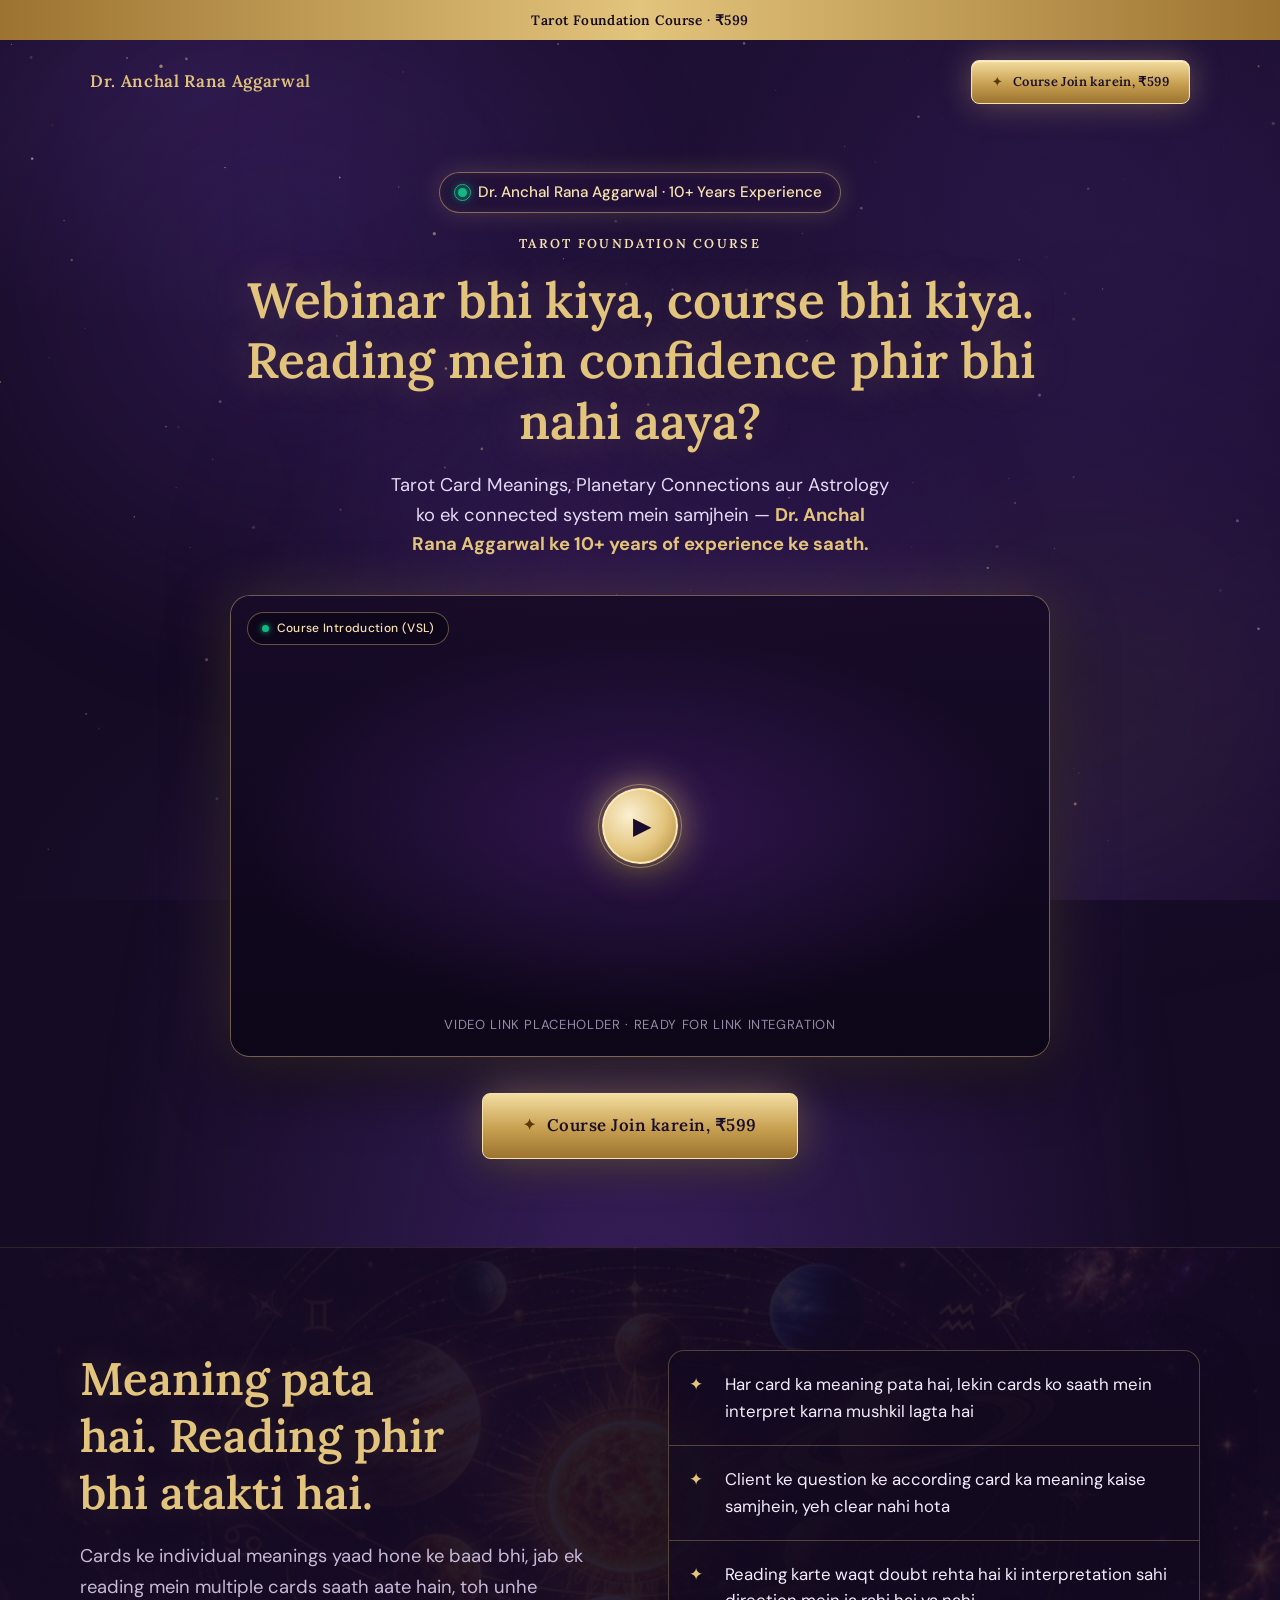
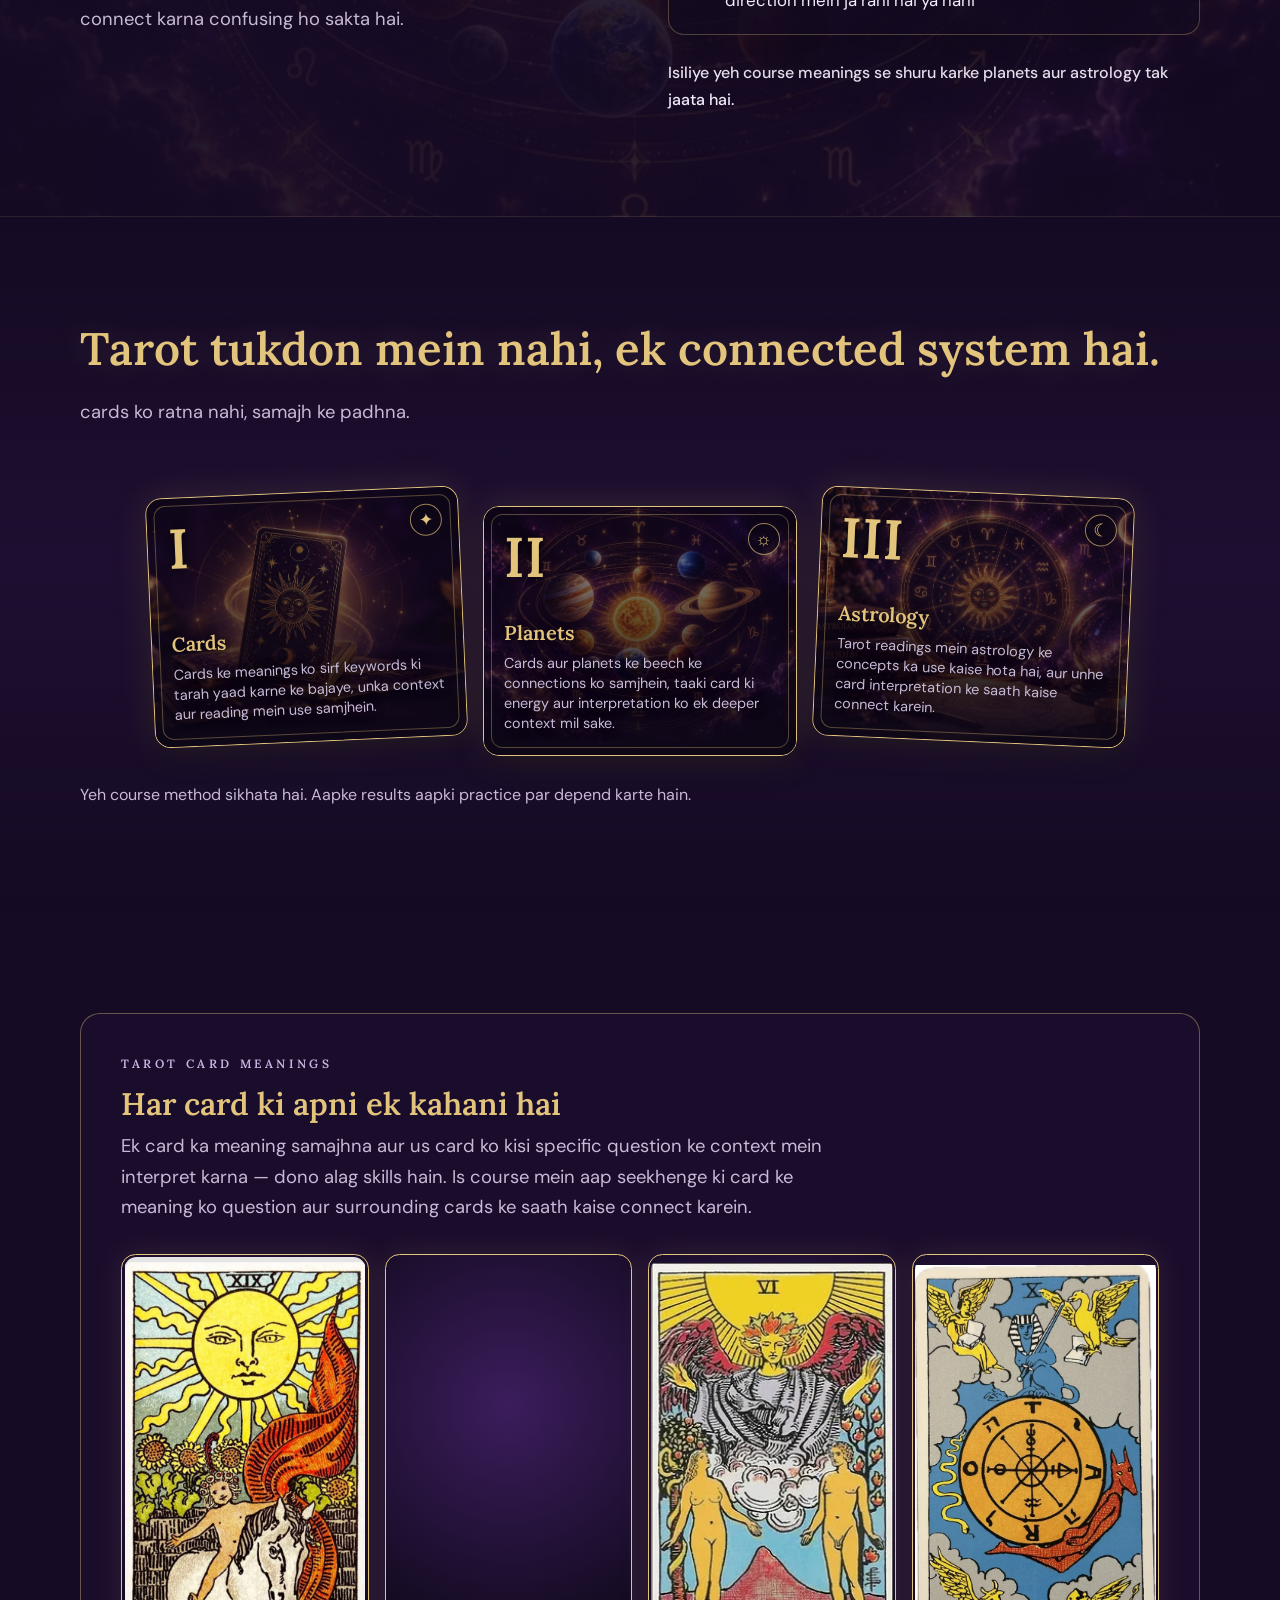
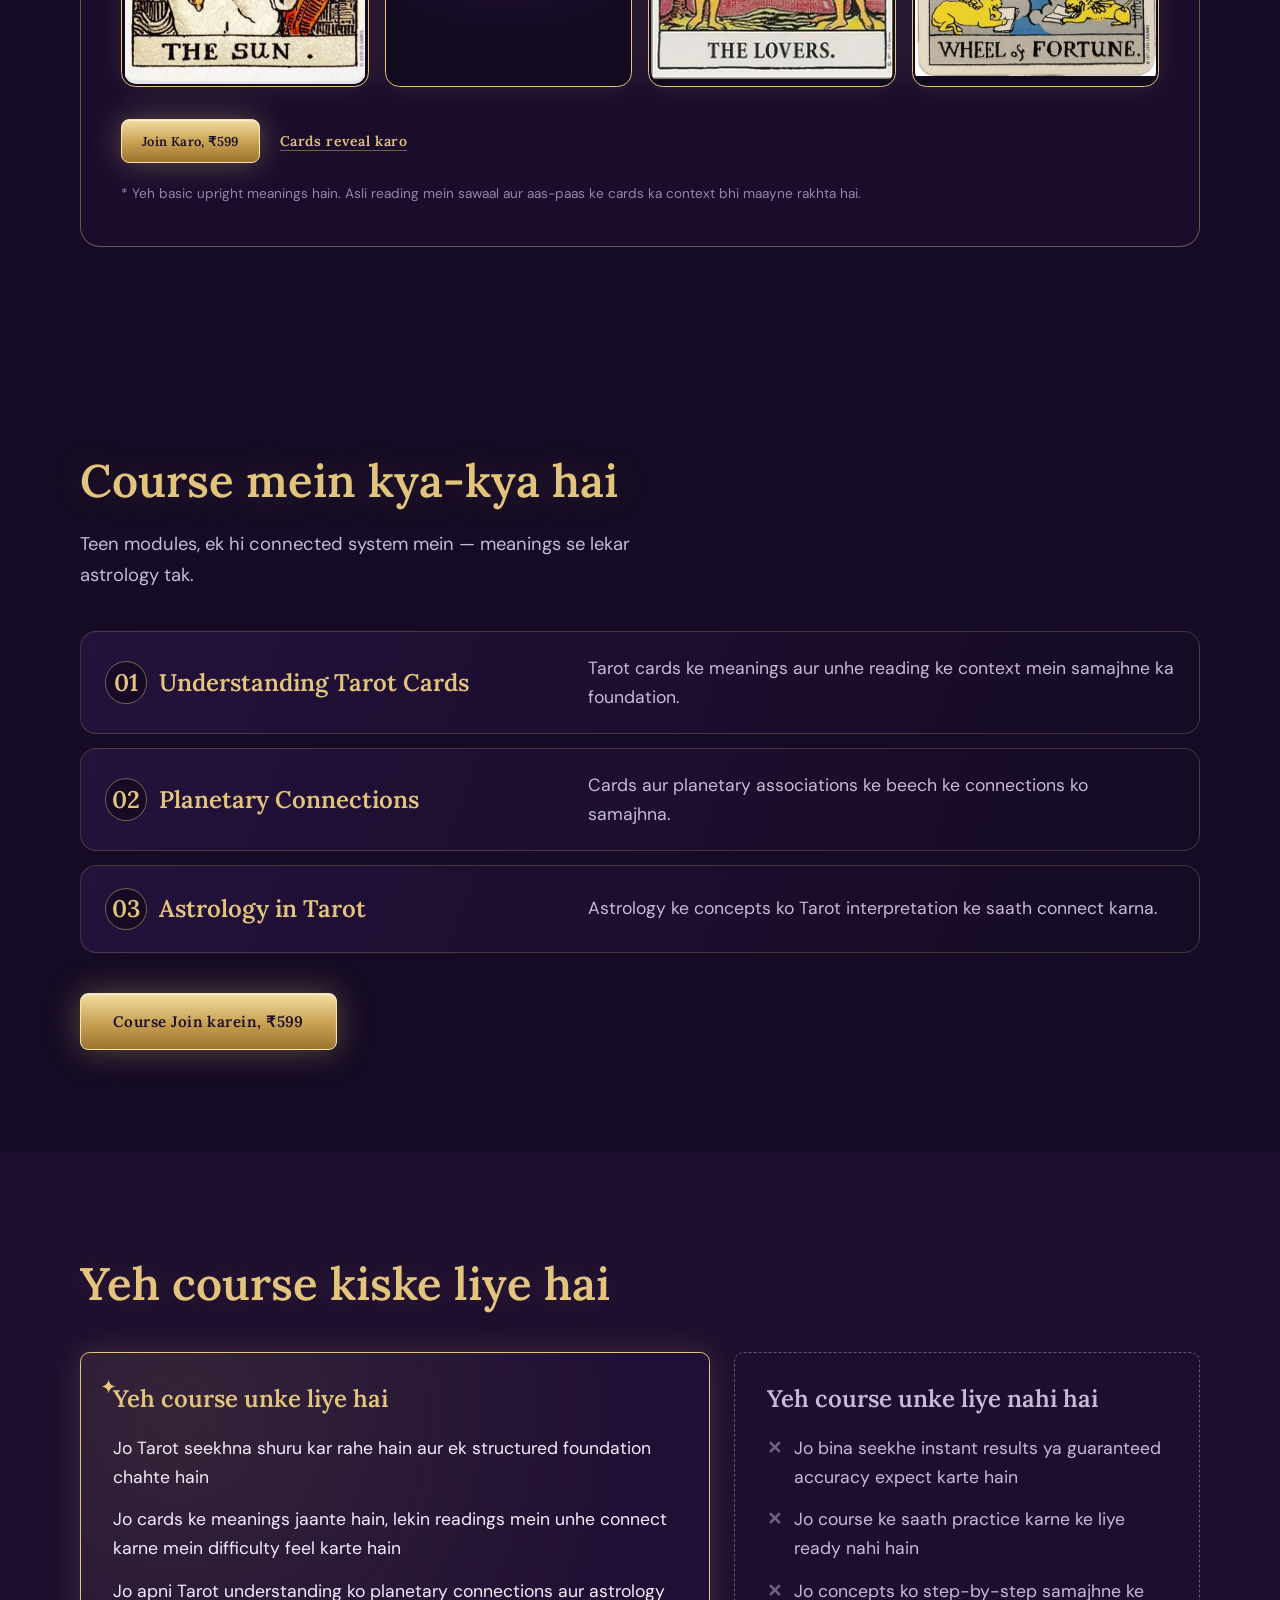
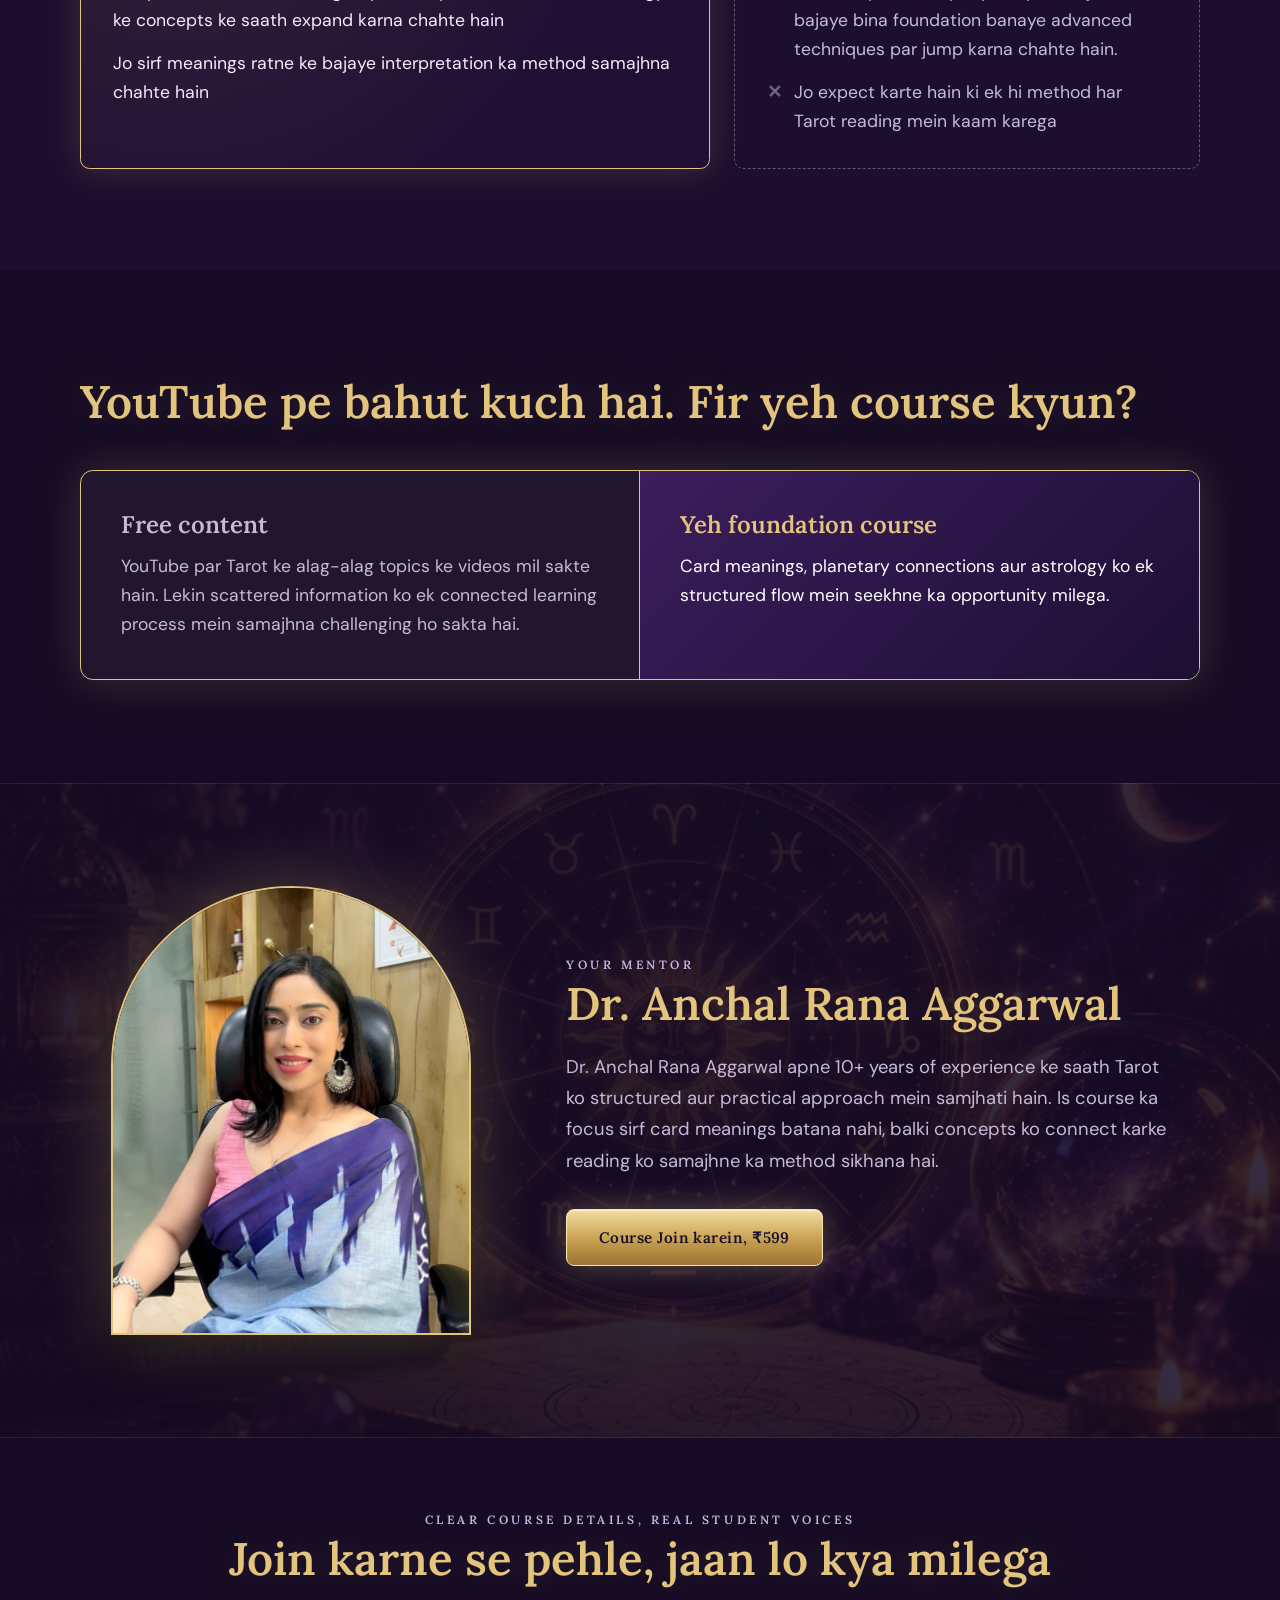
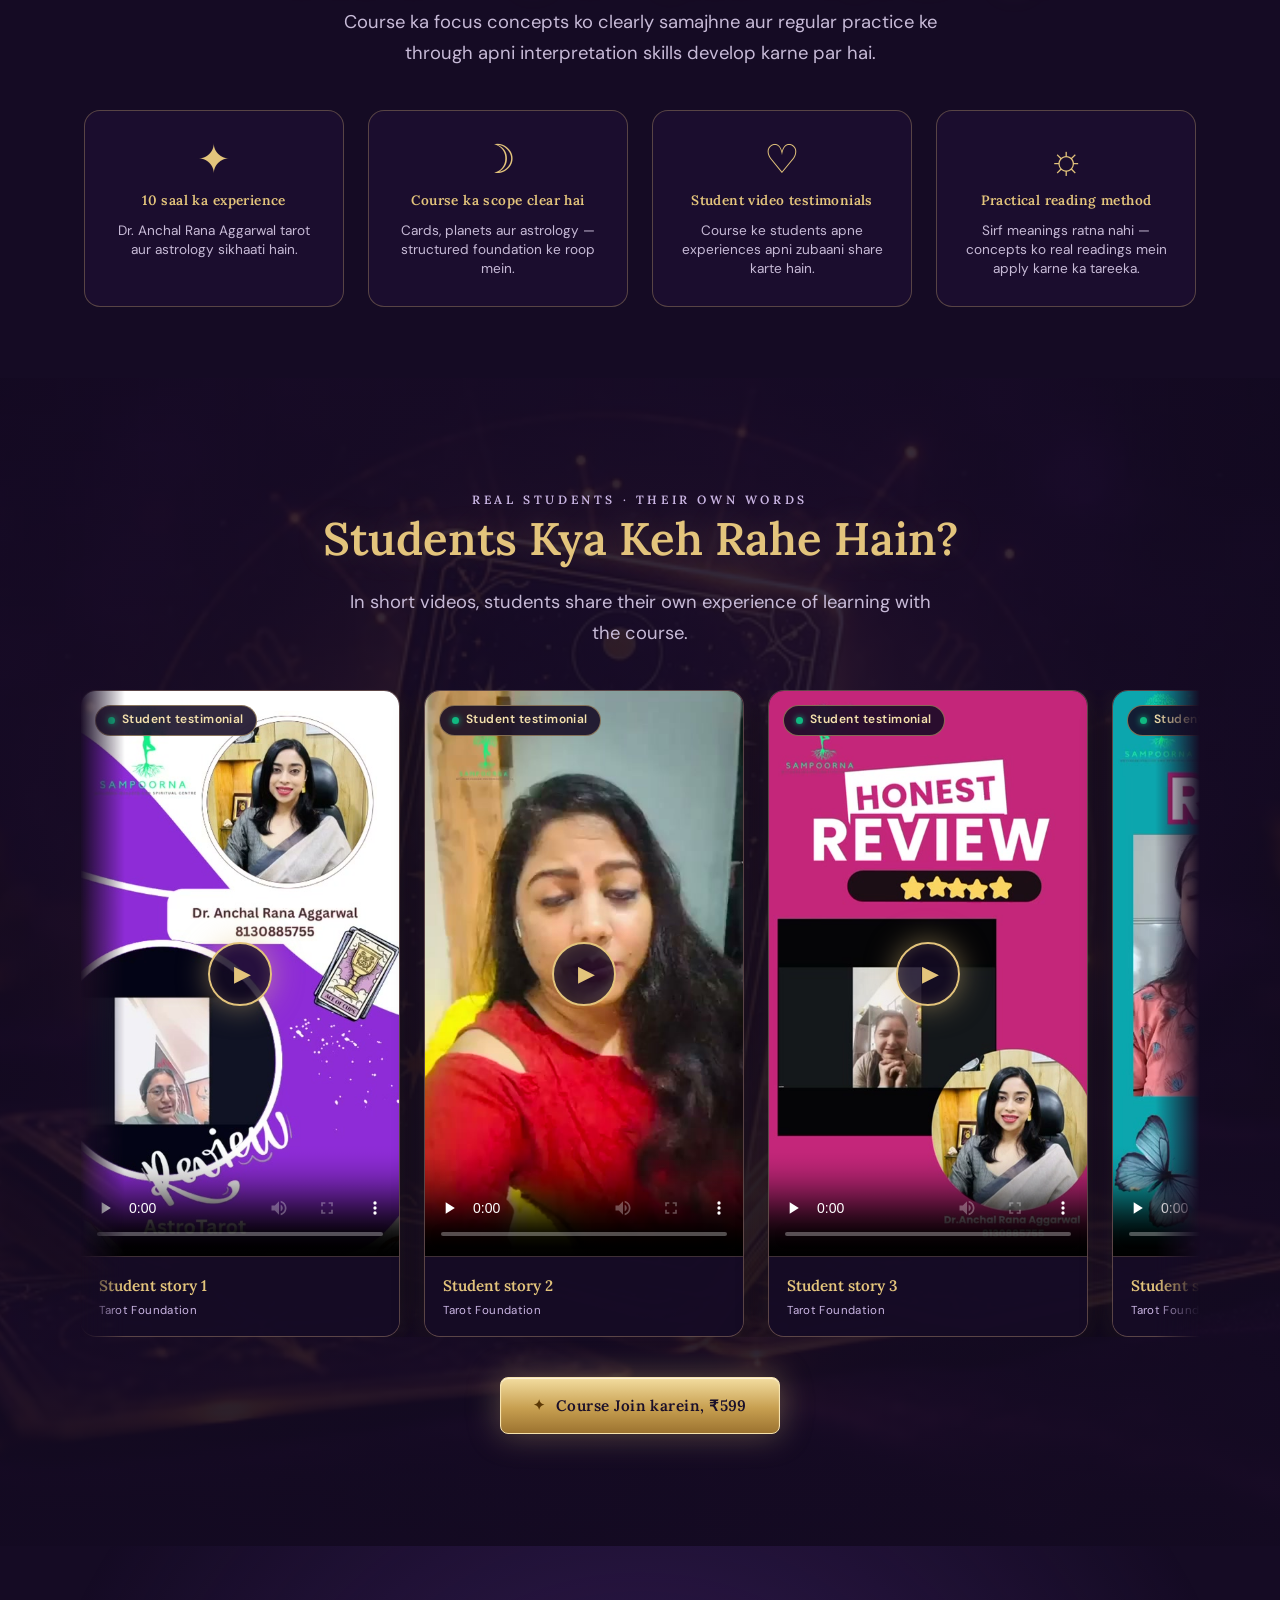
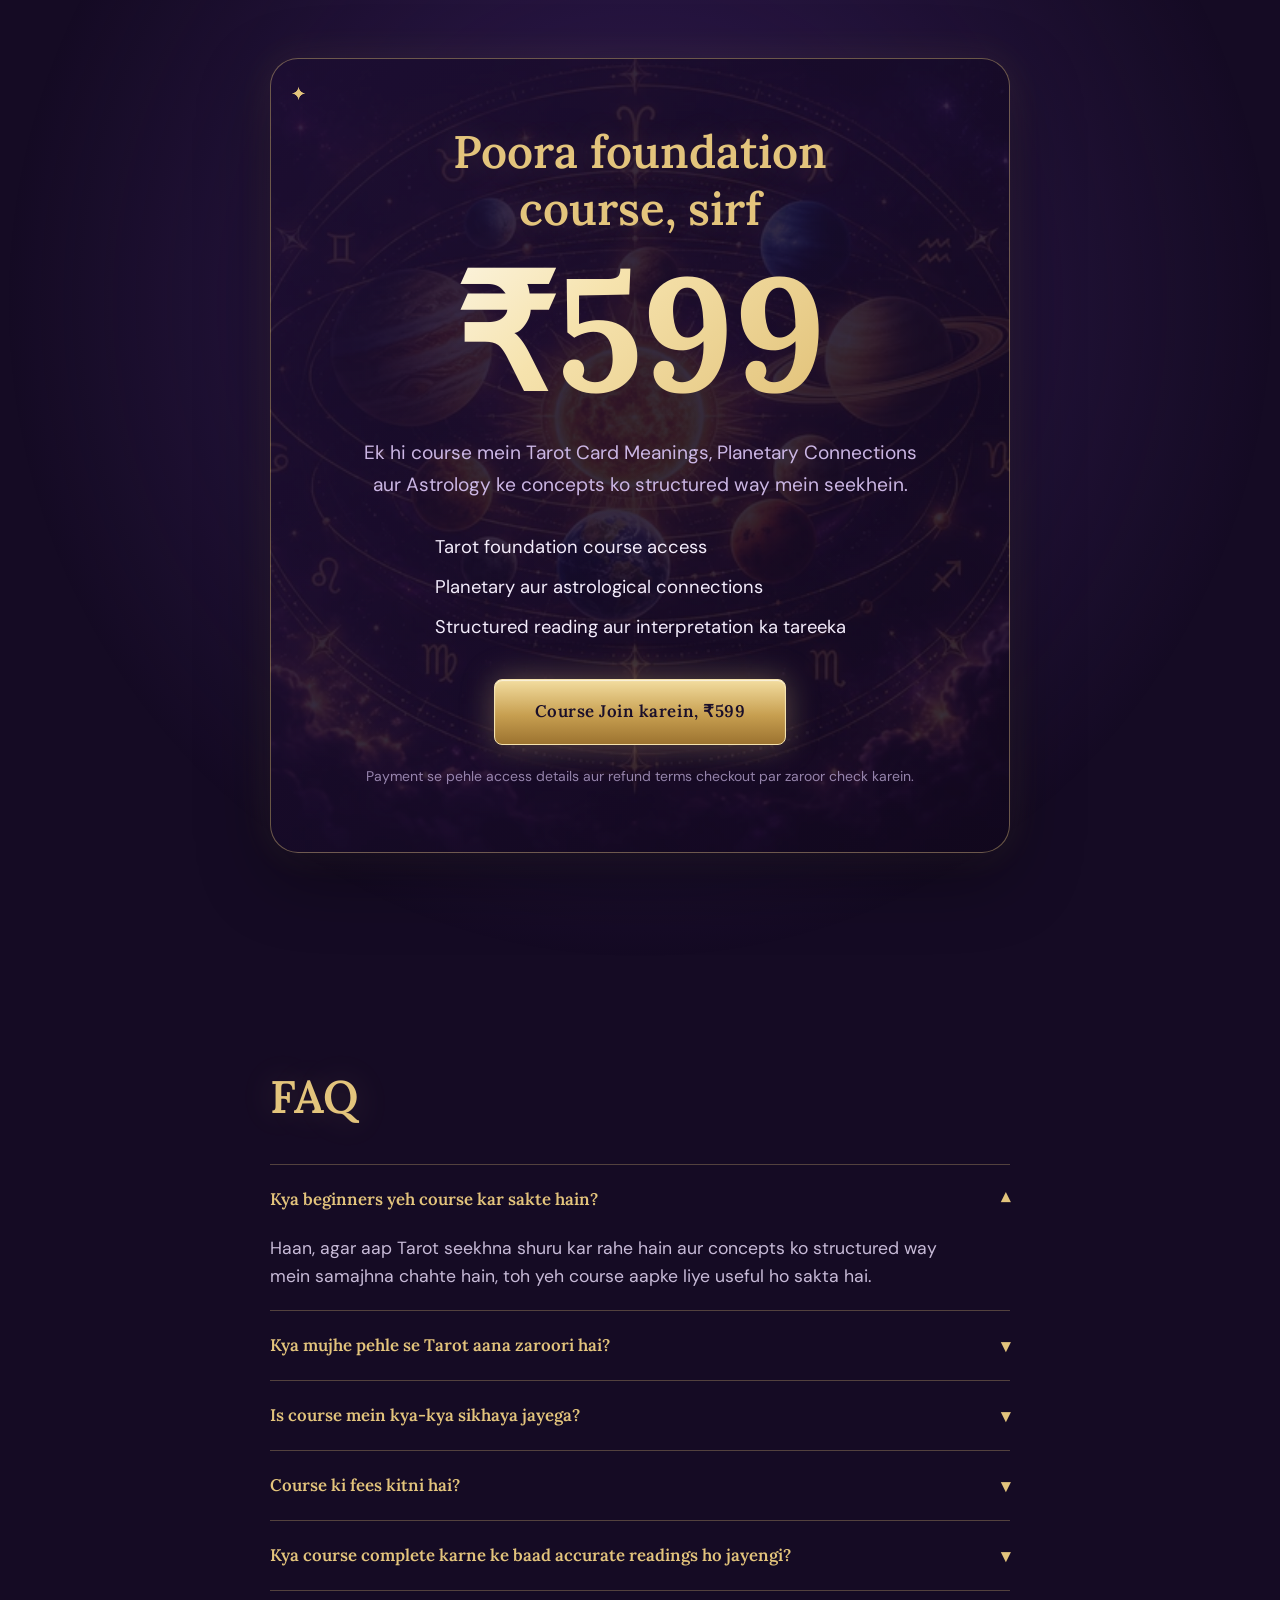
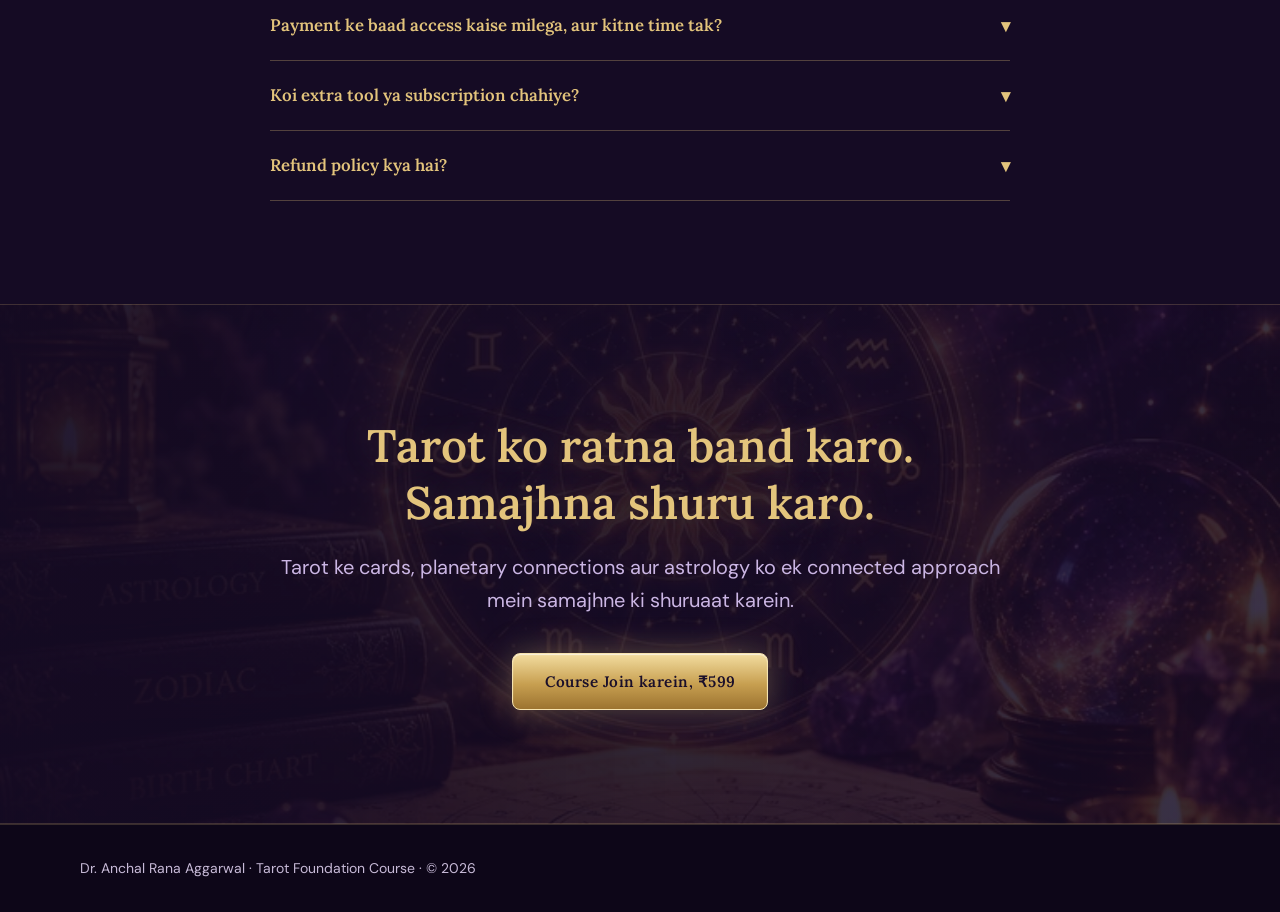
==== commit 013cb5b6: "Remove benefits row below CTA in hero section" ====
--- a/index.html
+++ b/index.html
@@ -111,26 +111,6 @@
           <!-- 7. Prominent CTA Directly Below Video -->
           <div class="hero-cta-wrap">
             <a href="#join" class="btn-gold btn-lg"><span class="btn-icon">✦</span> Course Join karein, ₹599</a>
-          </div>
-
-          <!-- 8. Compact Benefits Row Below CTA -->
-          <div class="hero-benefits-row" role="list" aria-label="Course highlights">
-            <div class="hero-benefit-item" role="listitem">
-              <span class="benefit-icon" aria-hidden="true">✦</span>
-              <span>Course Introduction (VSL)</span>
-            </div>
-            <div class="hero-benefit-item" role="listitem">
-              <span class="benefit-icon" aria-hidden="true">✦</span>
-              <span>Structured Learning</span>
-            </div>
-            <div class="hero-benefit-item" role="listitem">
-              <span class="benefit-icon" aria-hidden="true">✦</span>
-              <span>Mobile Friendly</span>
-            </div>
-            <div class="hero-benefit-item" role="listitem">
-              <span class="benefit-icon" aria-hidden="true">✦</span>
-              <span>Beginner Friendly</span>
-            </div>
           </div>
         </div>
       </div>
--- a/styles.css
+++ b/styles.css
@@ -616,32 +616,7 @@
   }
 }
 
-/* 8. Compact Benefits Row Below CTA */
-.hero-benefits-row {
-  margin-top: 1.5rem;
-  display: flex;
-  flex-wrap: wrap;
-  justify-content: center;
-  align-items: center;
-  gap: 0.85rem 1.85rem;
-  padding: 0 0.5rem;
-}
-
-.hero-benefit-item {
-  display: inline-flex;
-  align-items: center;
-  gap: 0.45rem;
-  font-family: var(--font-body);
-  font-size: clamp(0.78rem, 2.2vw, 0.875rem);
-  font-weight: 500;
-  color: var(--mist);
-  letter-spacing: 0.02em;
-}
-
-.benefit-icon {
-  color: var(--gold);
-  font-size: 0.75rem;
-}
+
 
 /* ============ Problem Section ============ */
 .grid-two-col {
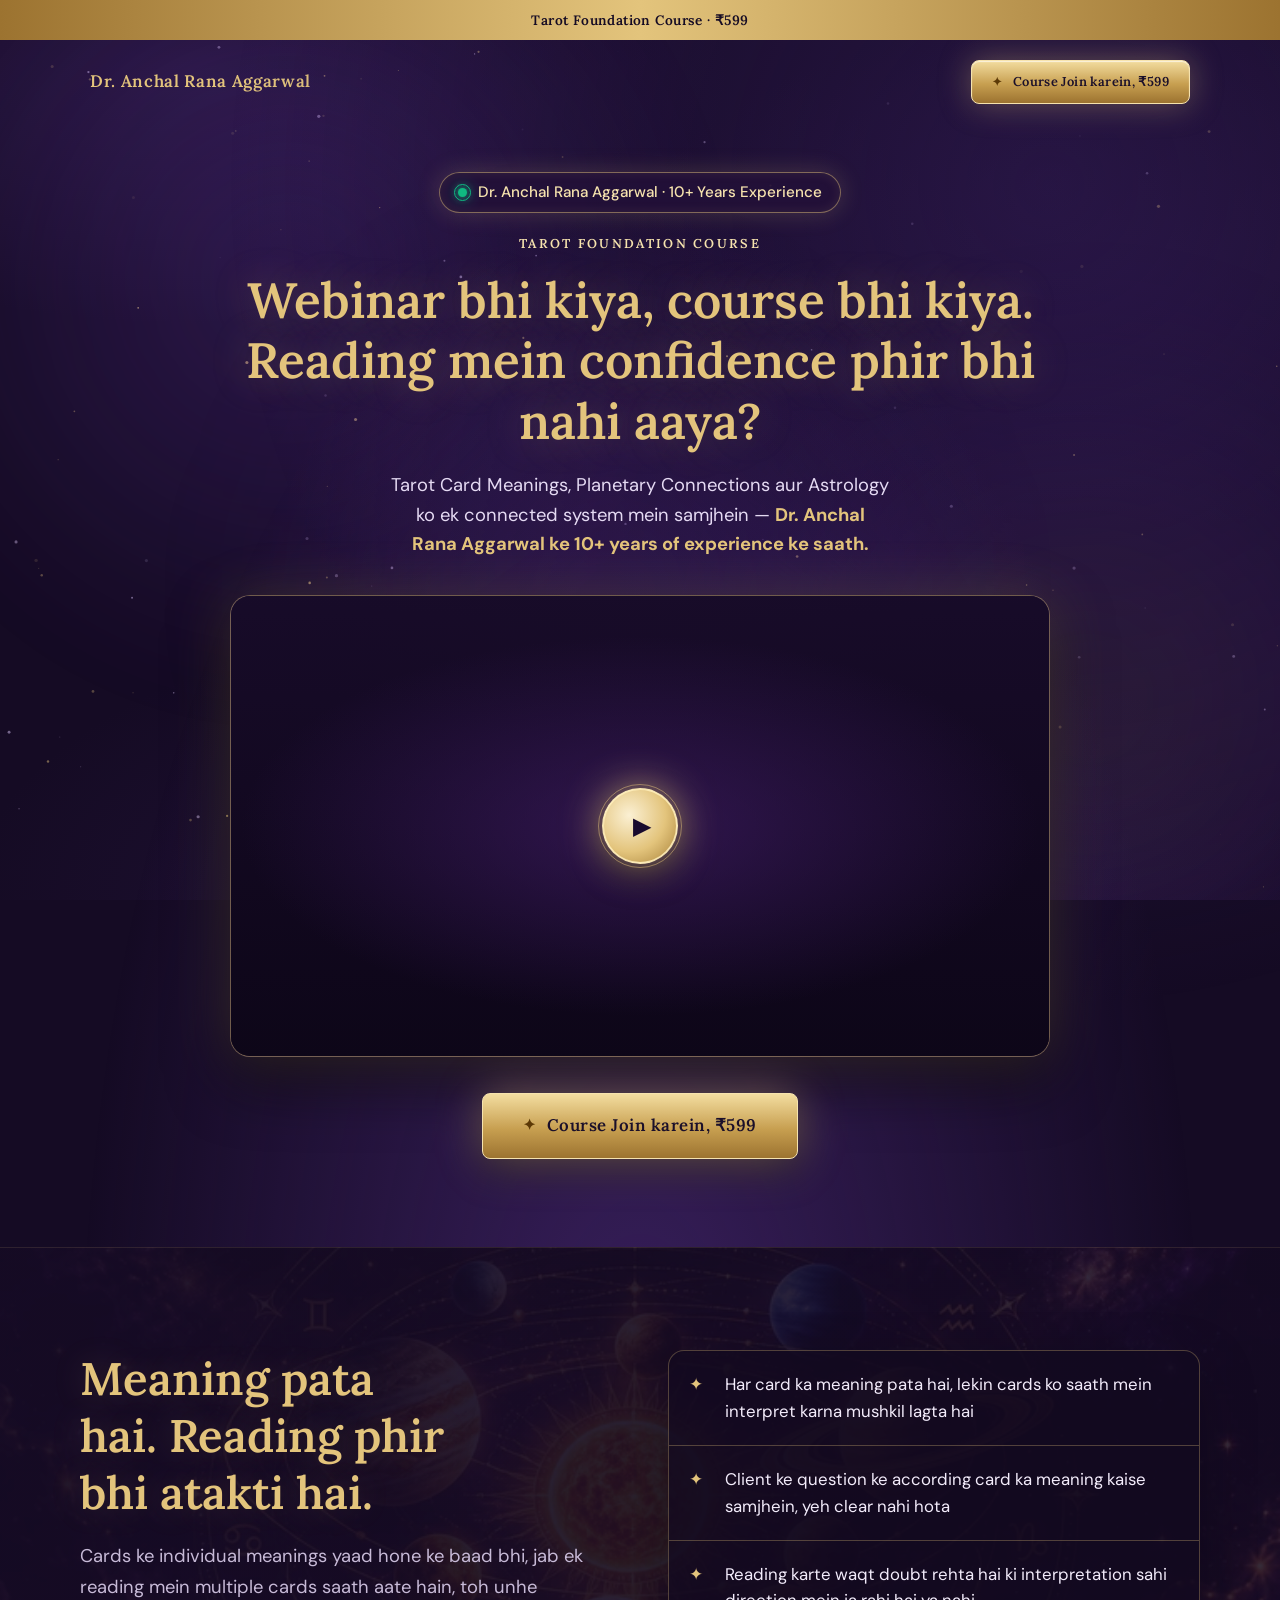
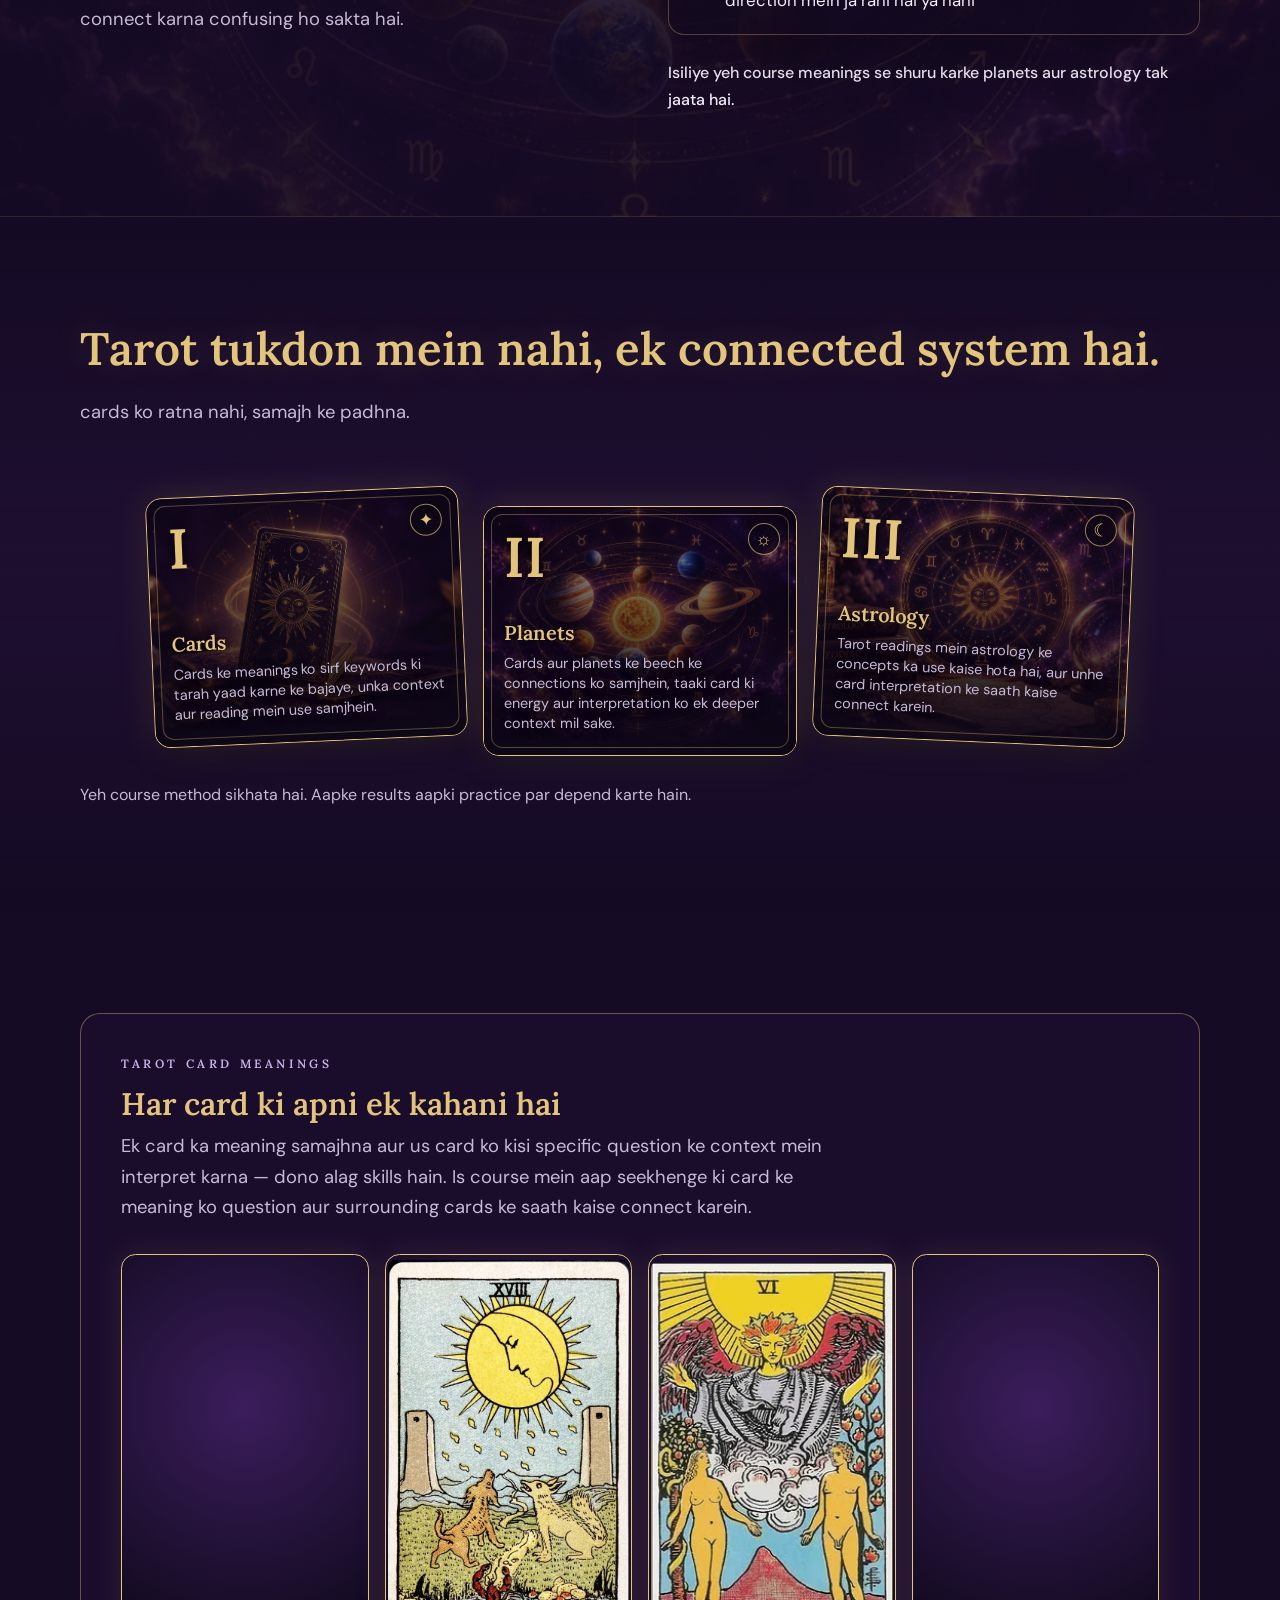
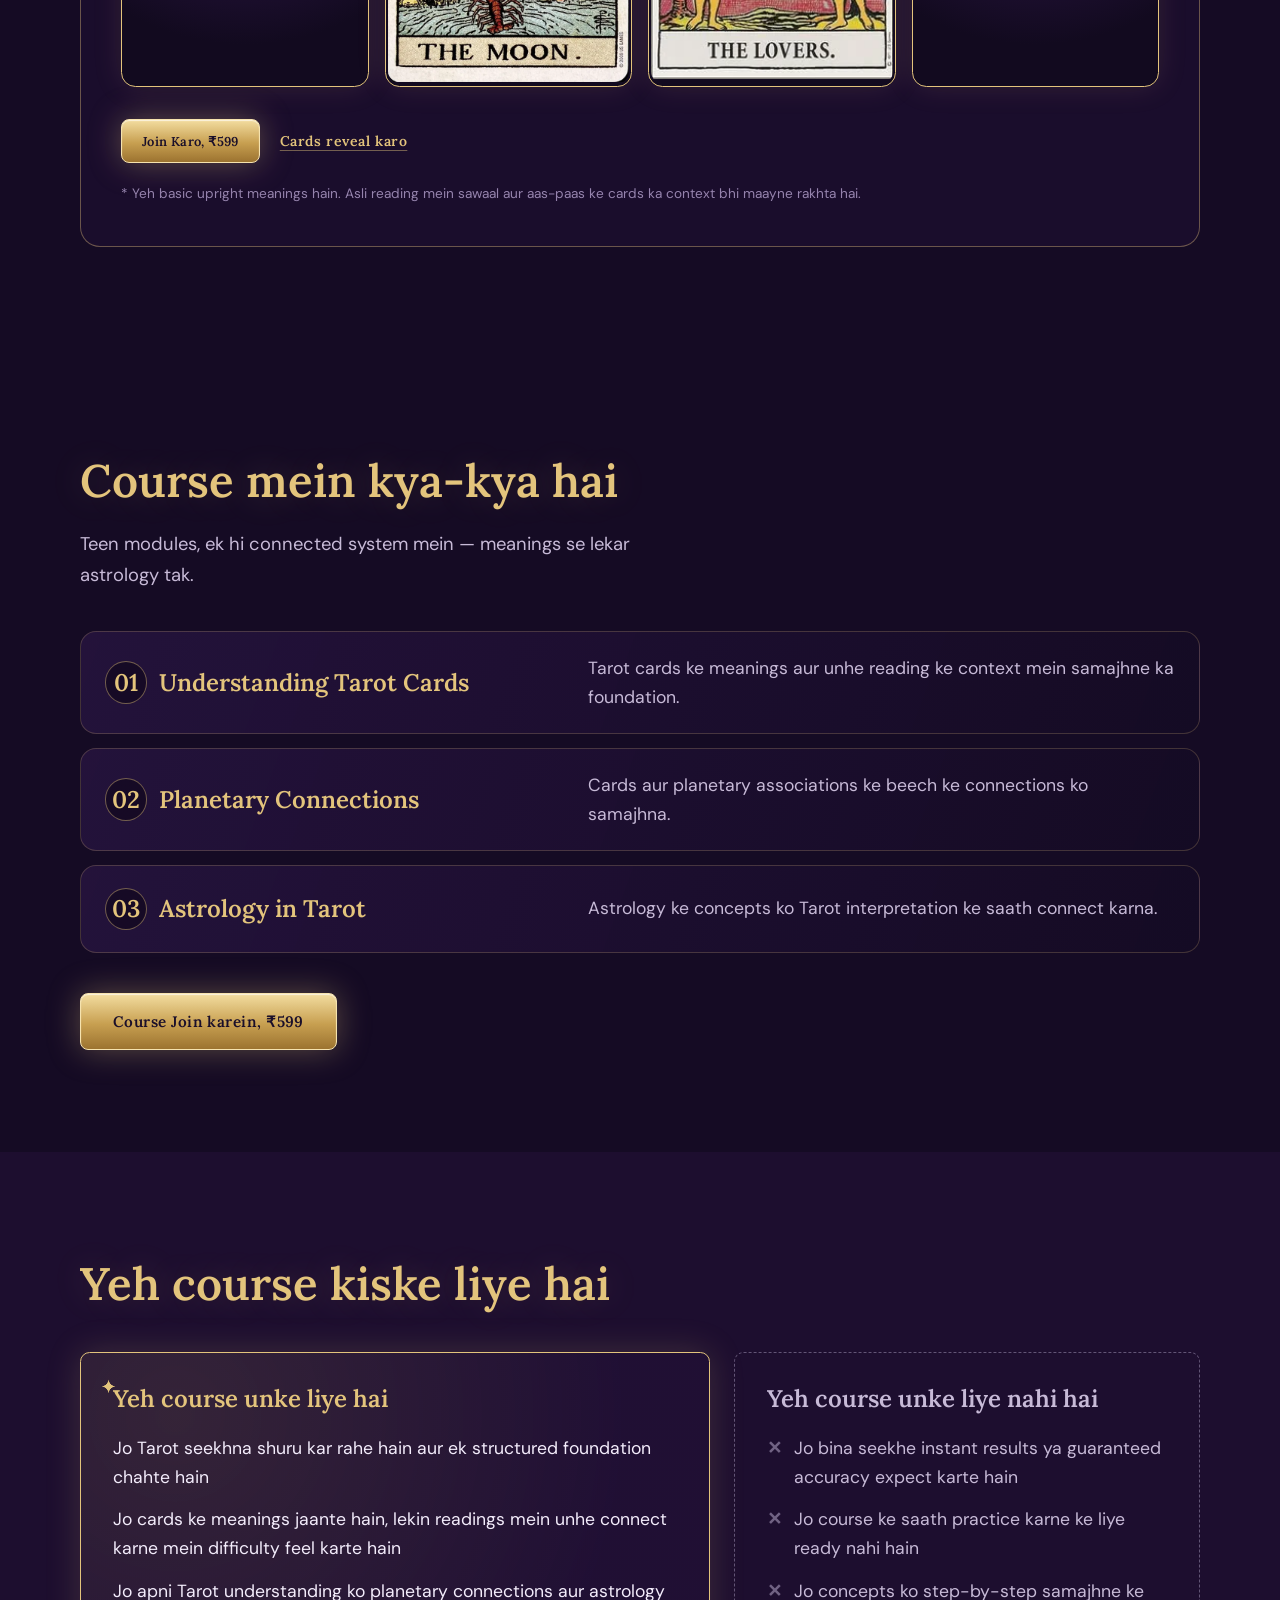
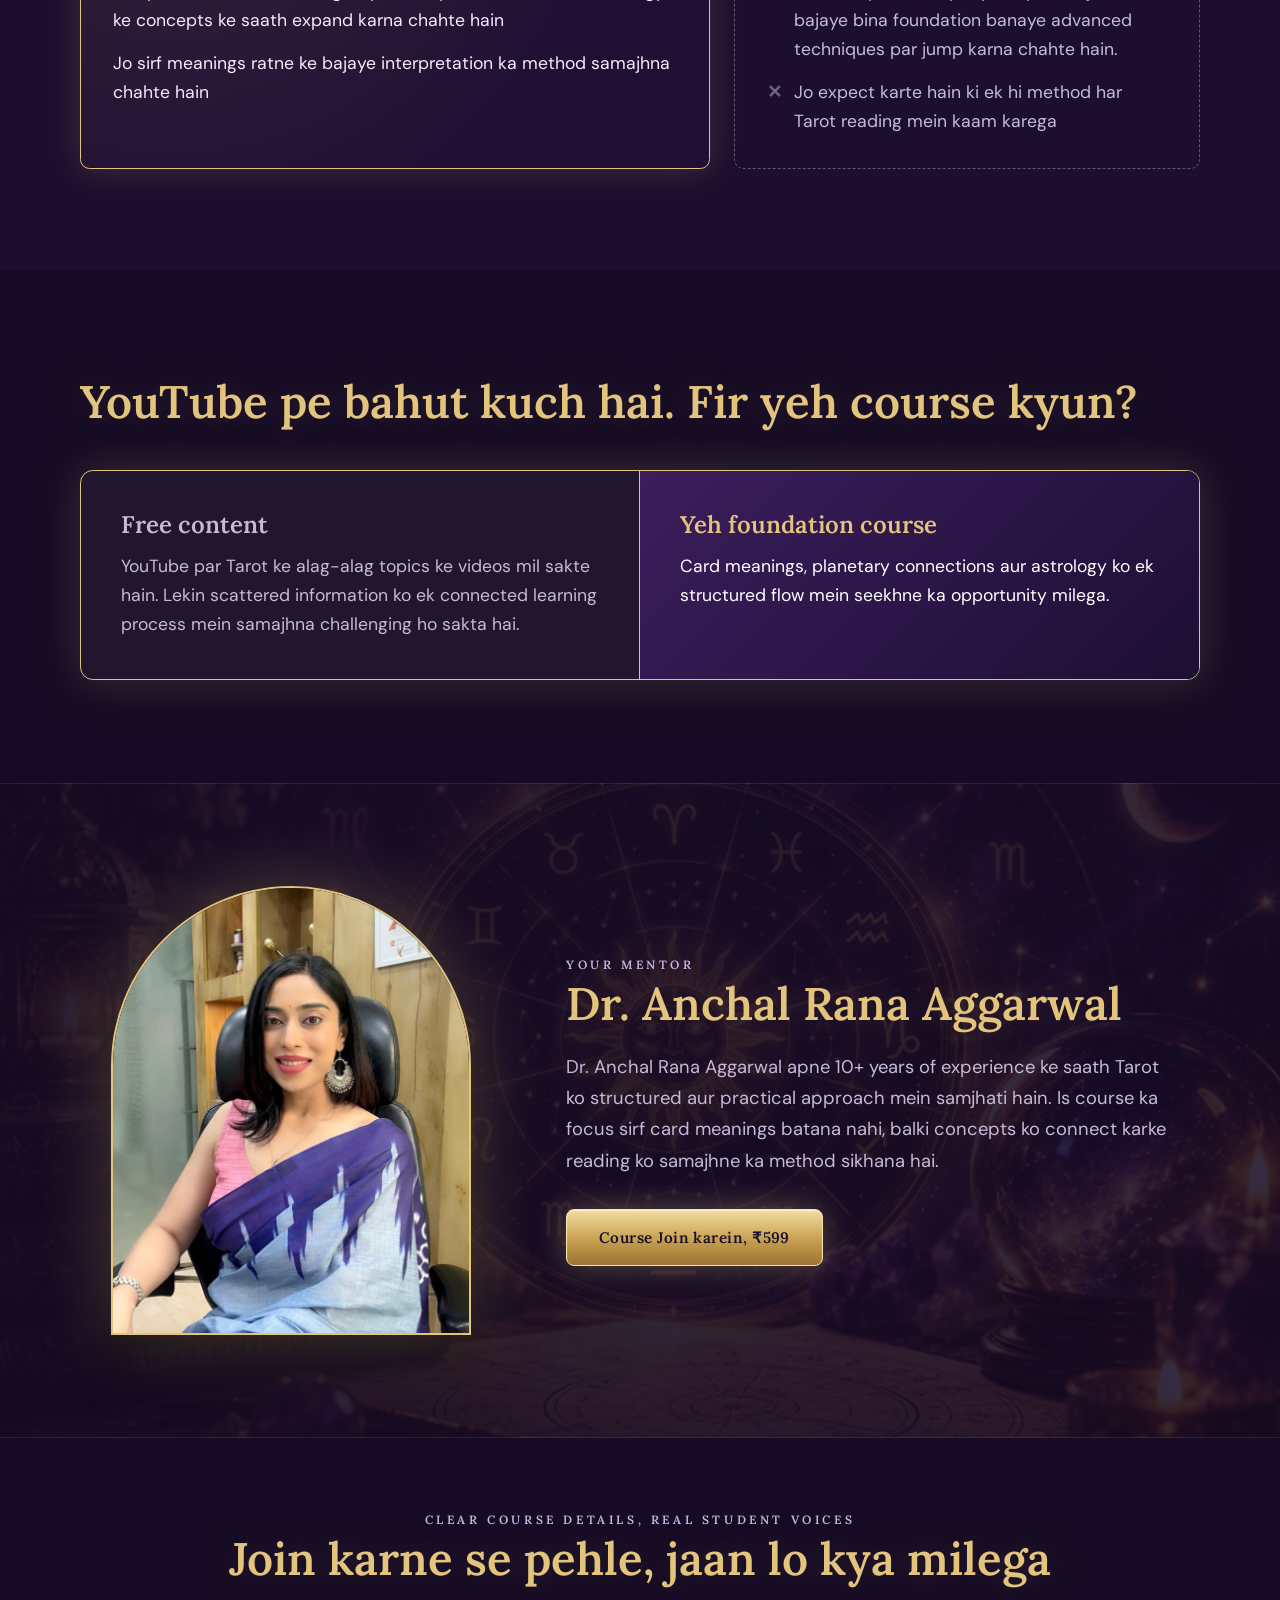
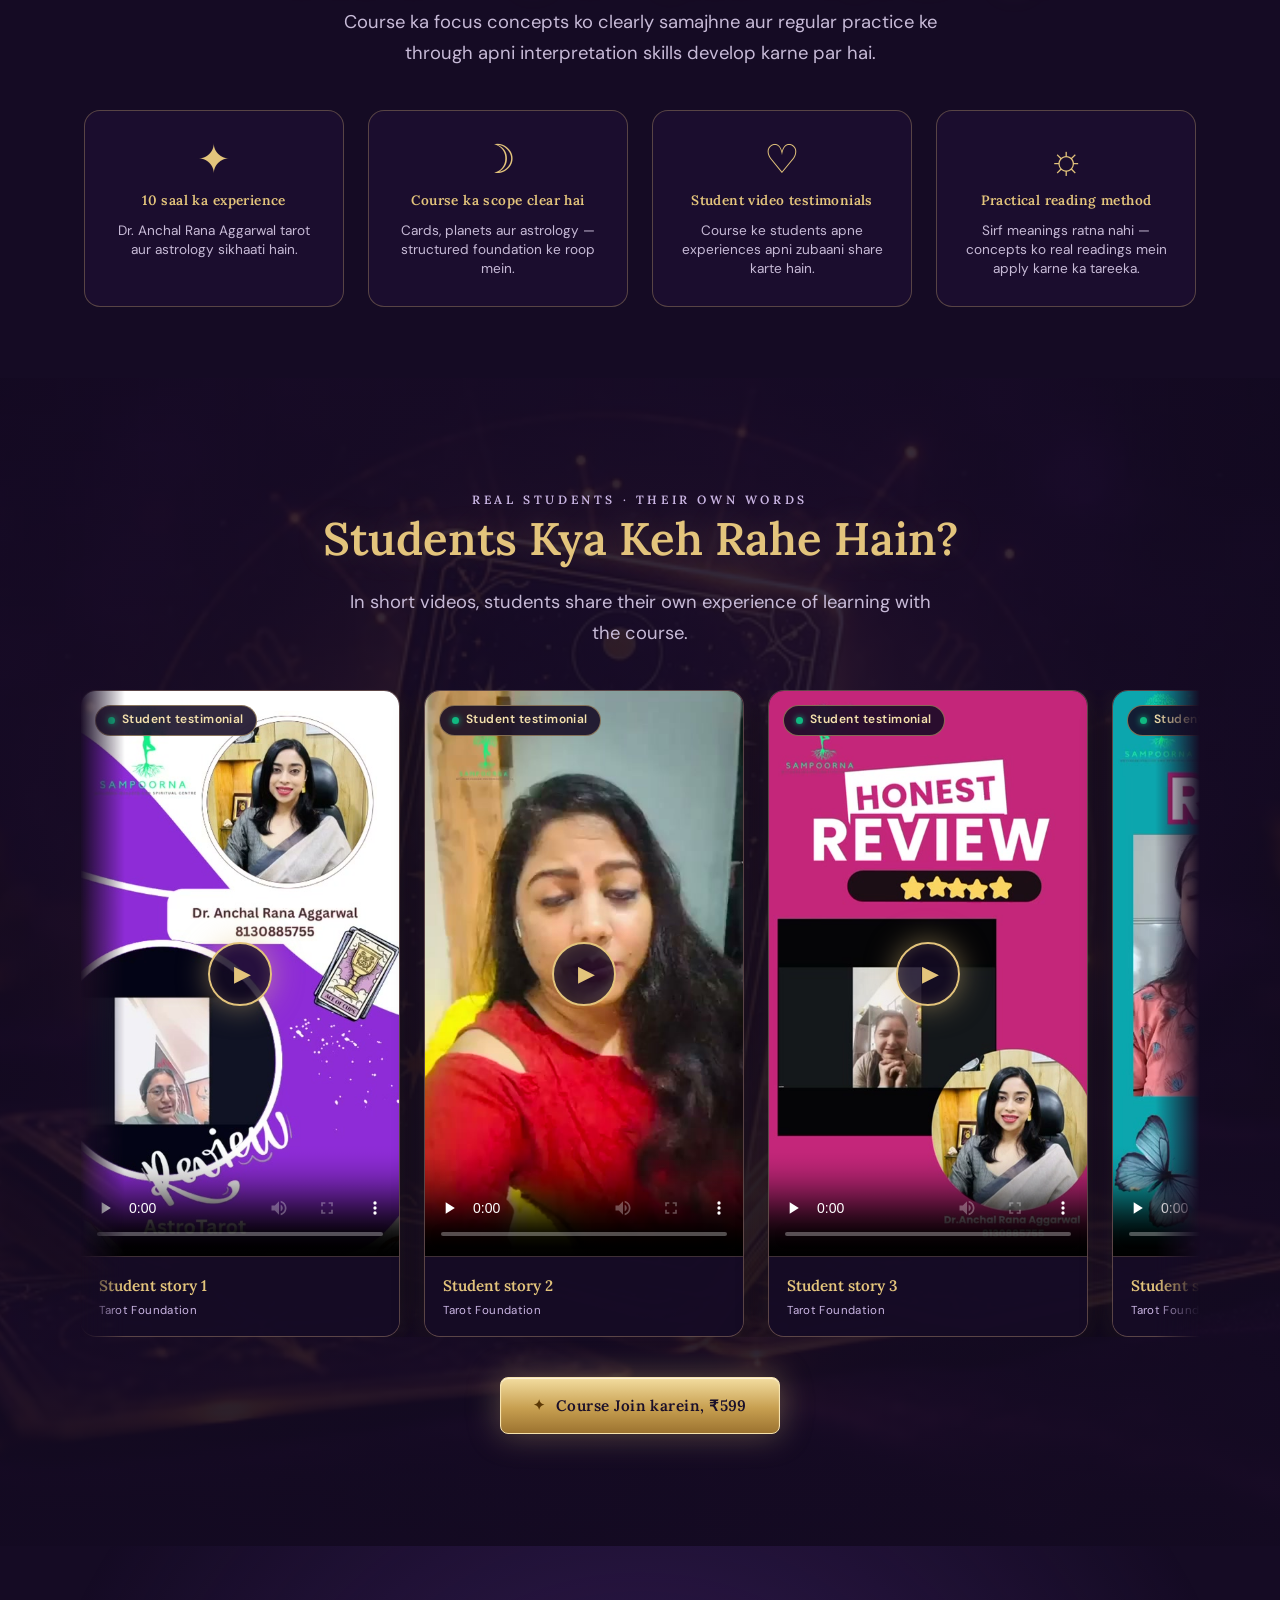
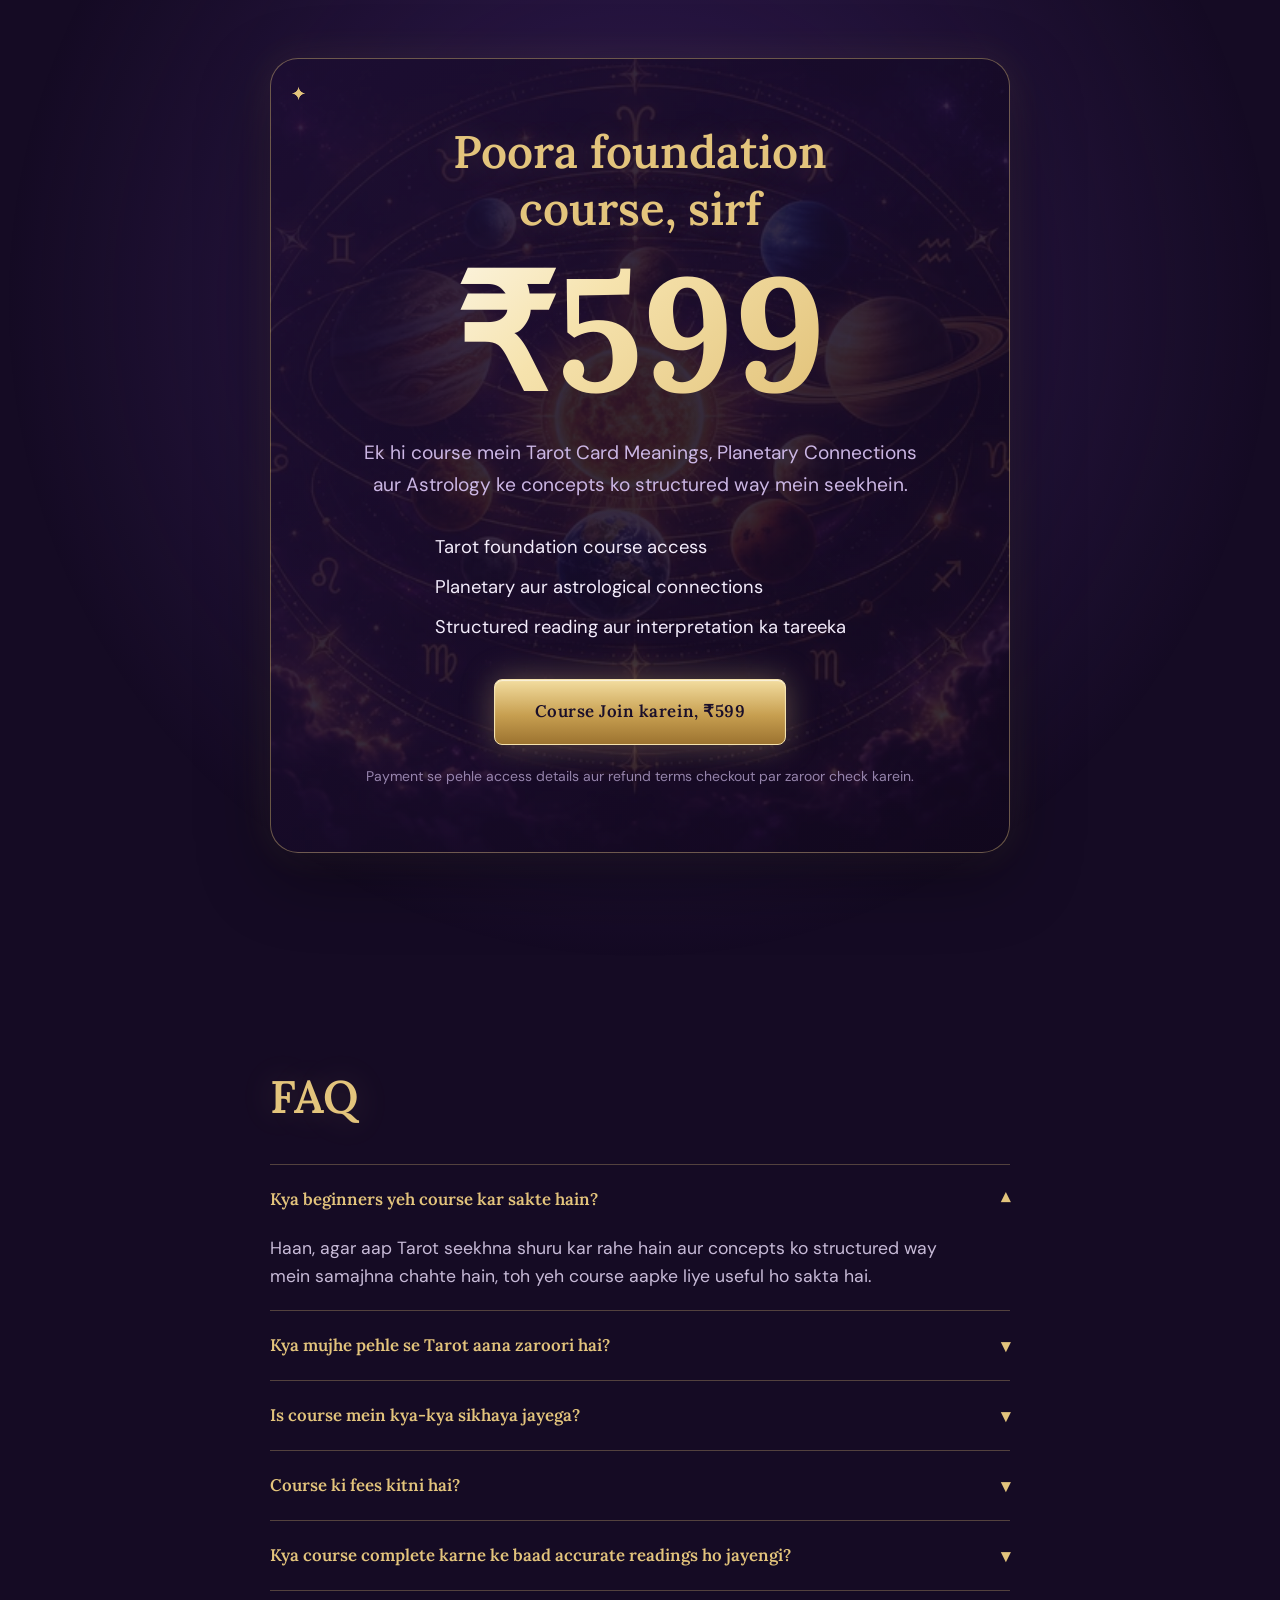
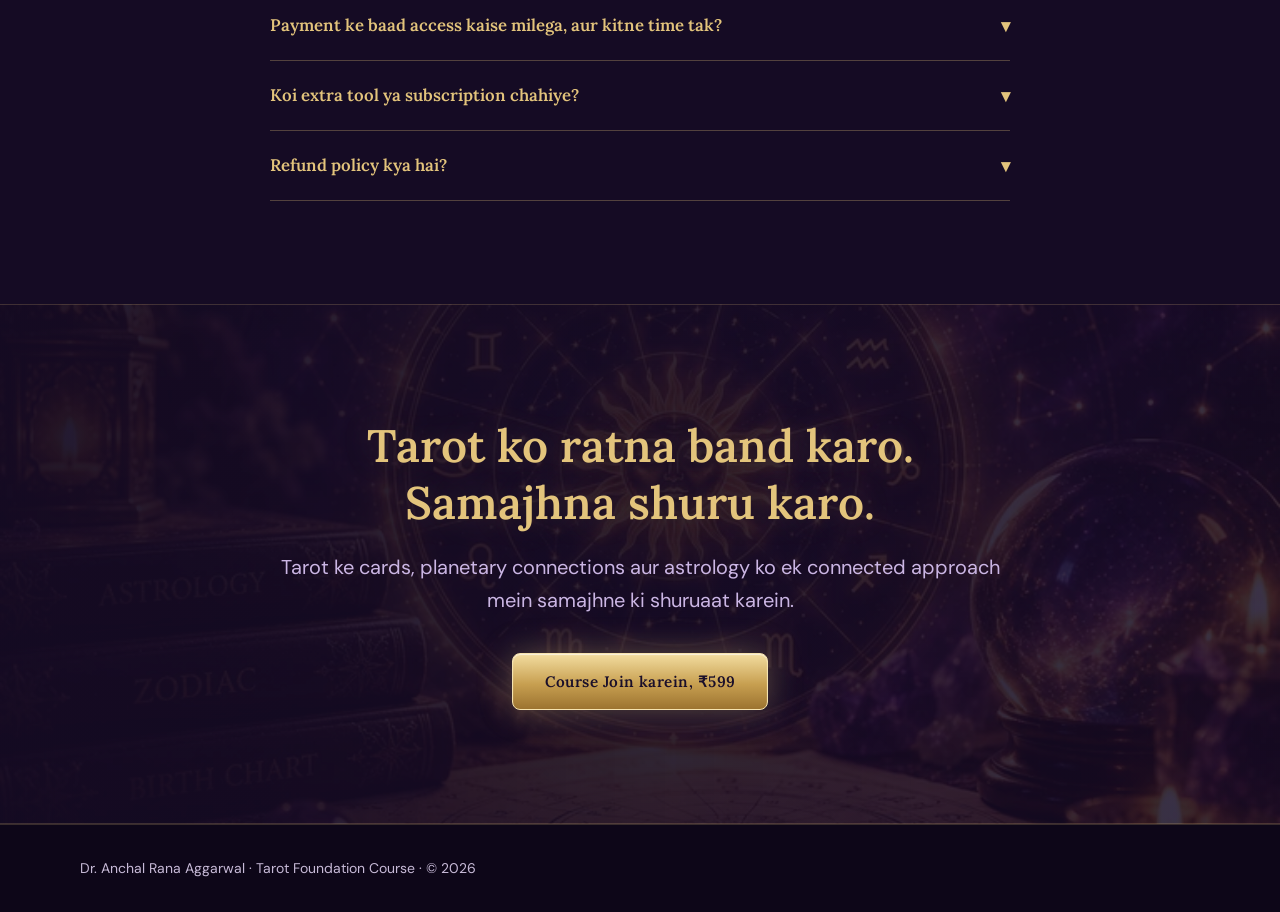
==== commit 796c120a: "Remove text overlays from VSL player placeholder" ====
--- a/index.html
+++ b/index.html
@@ -96,14 +96,9 @@
                 Your browser does not support the video tag.
               </video>
               <div class="vsl-placeholder-overlay" id="vslPlaceholderOverlay">
-                <div class="vsl-placeholder-badge">
-                  <span class="vsl-badge-dot" aria-hidden="true"></span>
-                  <span>Course Introduction (VSL)</span>
-                </div>
                 <button type="button" class="vsl-play-btn" id="vslPlayBtn" aria-label="Play video introduction">
                   <span class="vsl-play-icon" aria-hidden="true">▶</span>
                 </button>
-                <p class="vsl-placeholder-text">Video Link Placeholder · Ready for Link Integration</p>
               </div>
             </div>
           </div>
--- a/styles.css
+++ b/styles.css
@@ -511,43 +511,7 @@
   pointer-events: auto;
 }
 
-.vsl-placeholder-badge {
-  position: absolute;
-  top: 1rem;
-  left: 1rem;
-  display: inline-flex;
-  align-items: center;
-  gap: 0.5rem;
-  padding: 0.35rem 0.85rem;
-  border-radius: 9999px;
-  background: rgba(13, 6, 24, 0.78);
-  border: 1px solid rgba(227, 196, 124, 0.4);
-  backdrop-filter: blur(8px);
-  -webkit-backdrop-filter: blur(8px);
-  font-size: 0.75rem;
-  font-weight: 500;
-  color: var(--gold-soft);
-  letter-spacing: 0.03em;
-}
-
-.vsl-badge-dot {
-  width: 7px;
-  height: 7px;
-  border-radius: 50%;
-  background: #10b981;
-  box-shadow: 0 0 6px #10b981;
-}
-
-.vsl-placeholder-text {
-  position: absolute;
-  bottom: 1.25rem;
-  font-size: clamp(0.72rem, 2vw, 0.82rem);
-  color: rgba(220, 207, 240, 0.65);
-  letter-spacing: 0.05em;
-  text-transform: uppercase;
-  font-family: var(--font-body);
-  pointer-events: none;
-}
+
 
 .vsl-play-btn {
   position: relative;
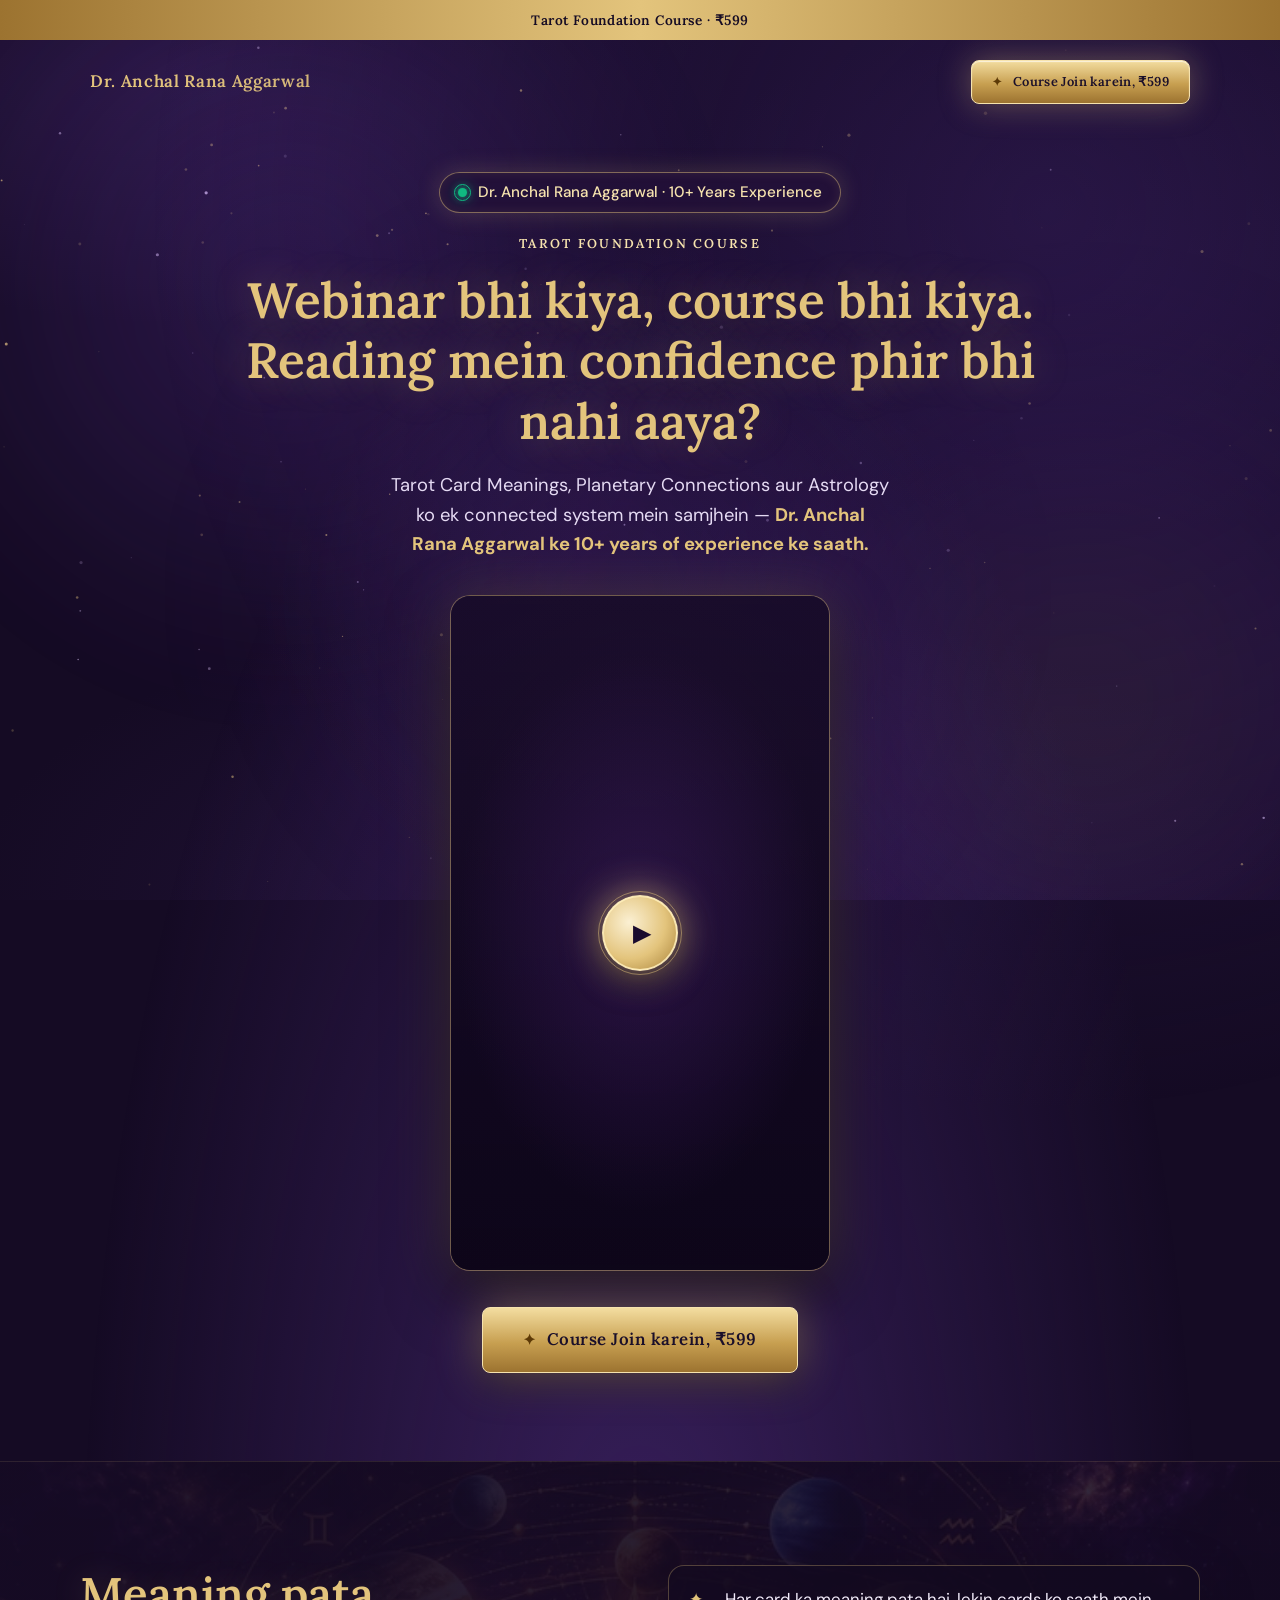
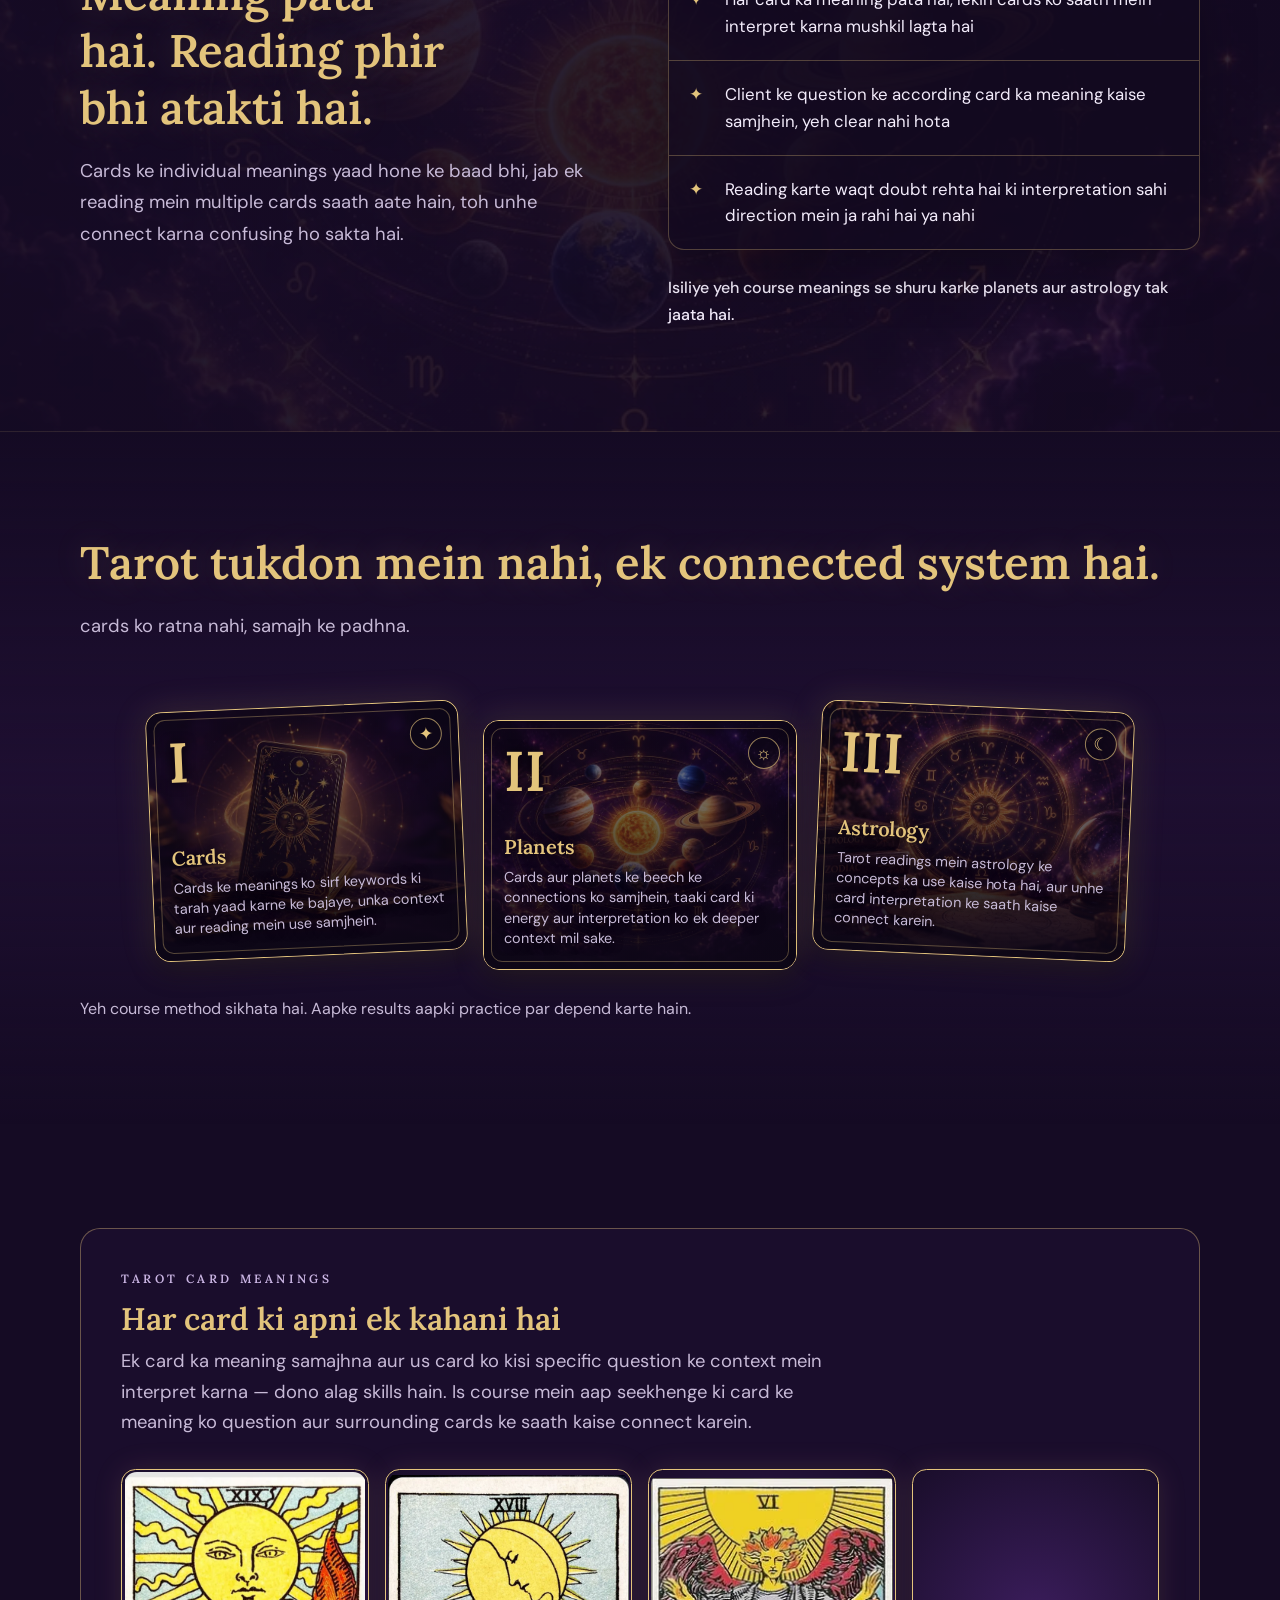
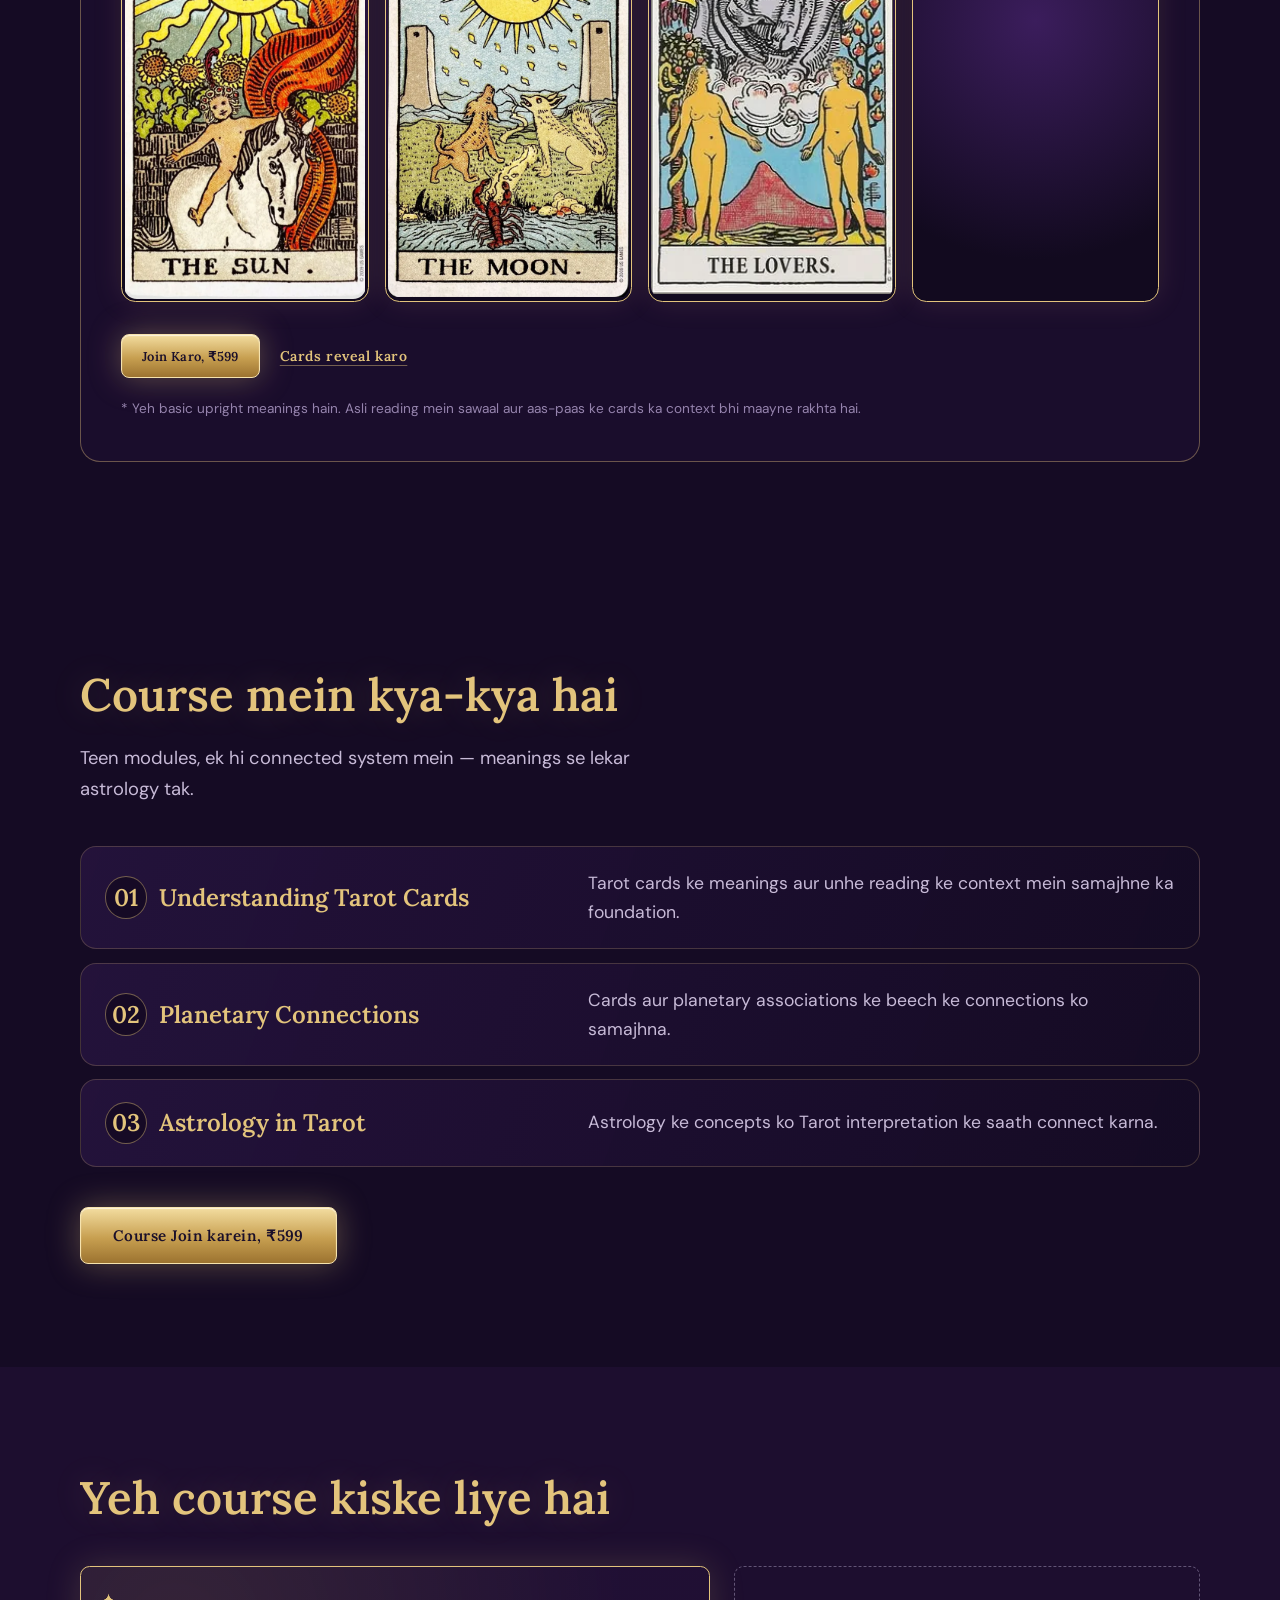
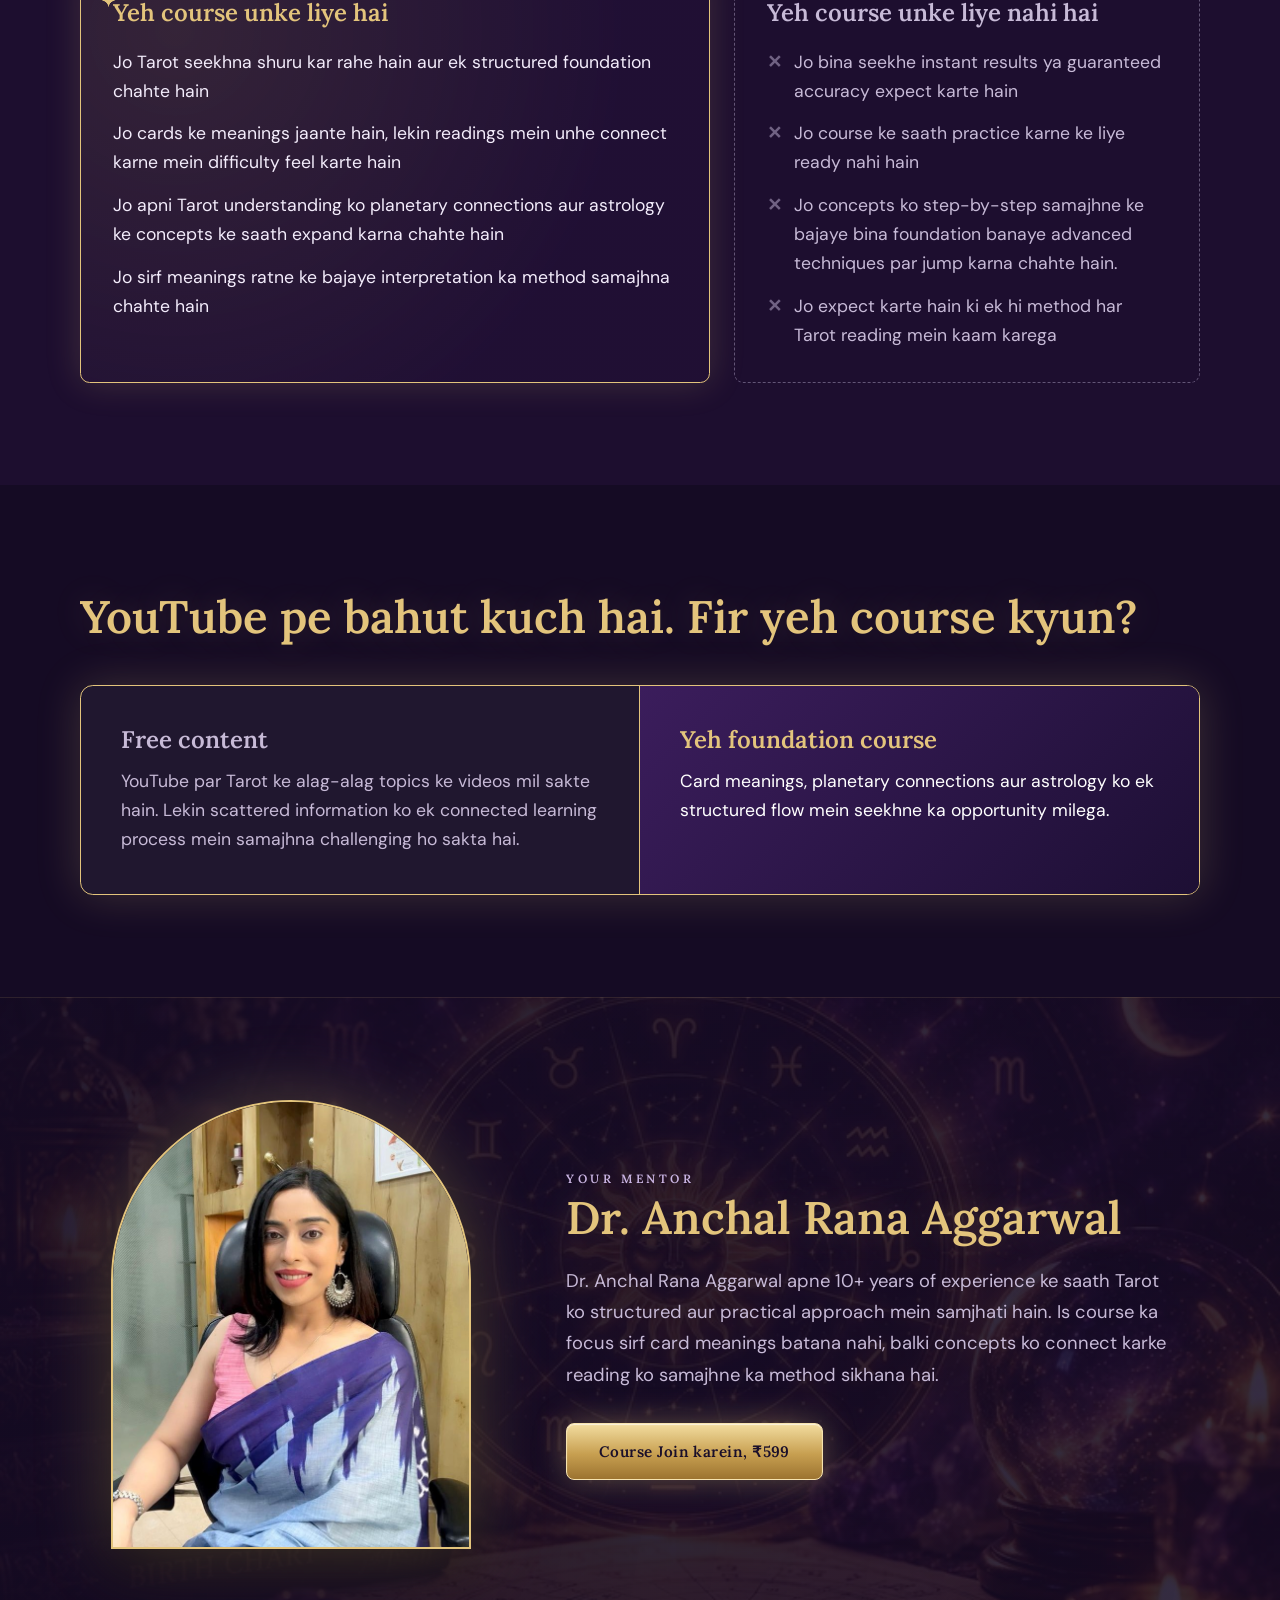
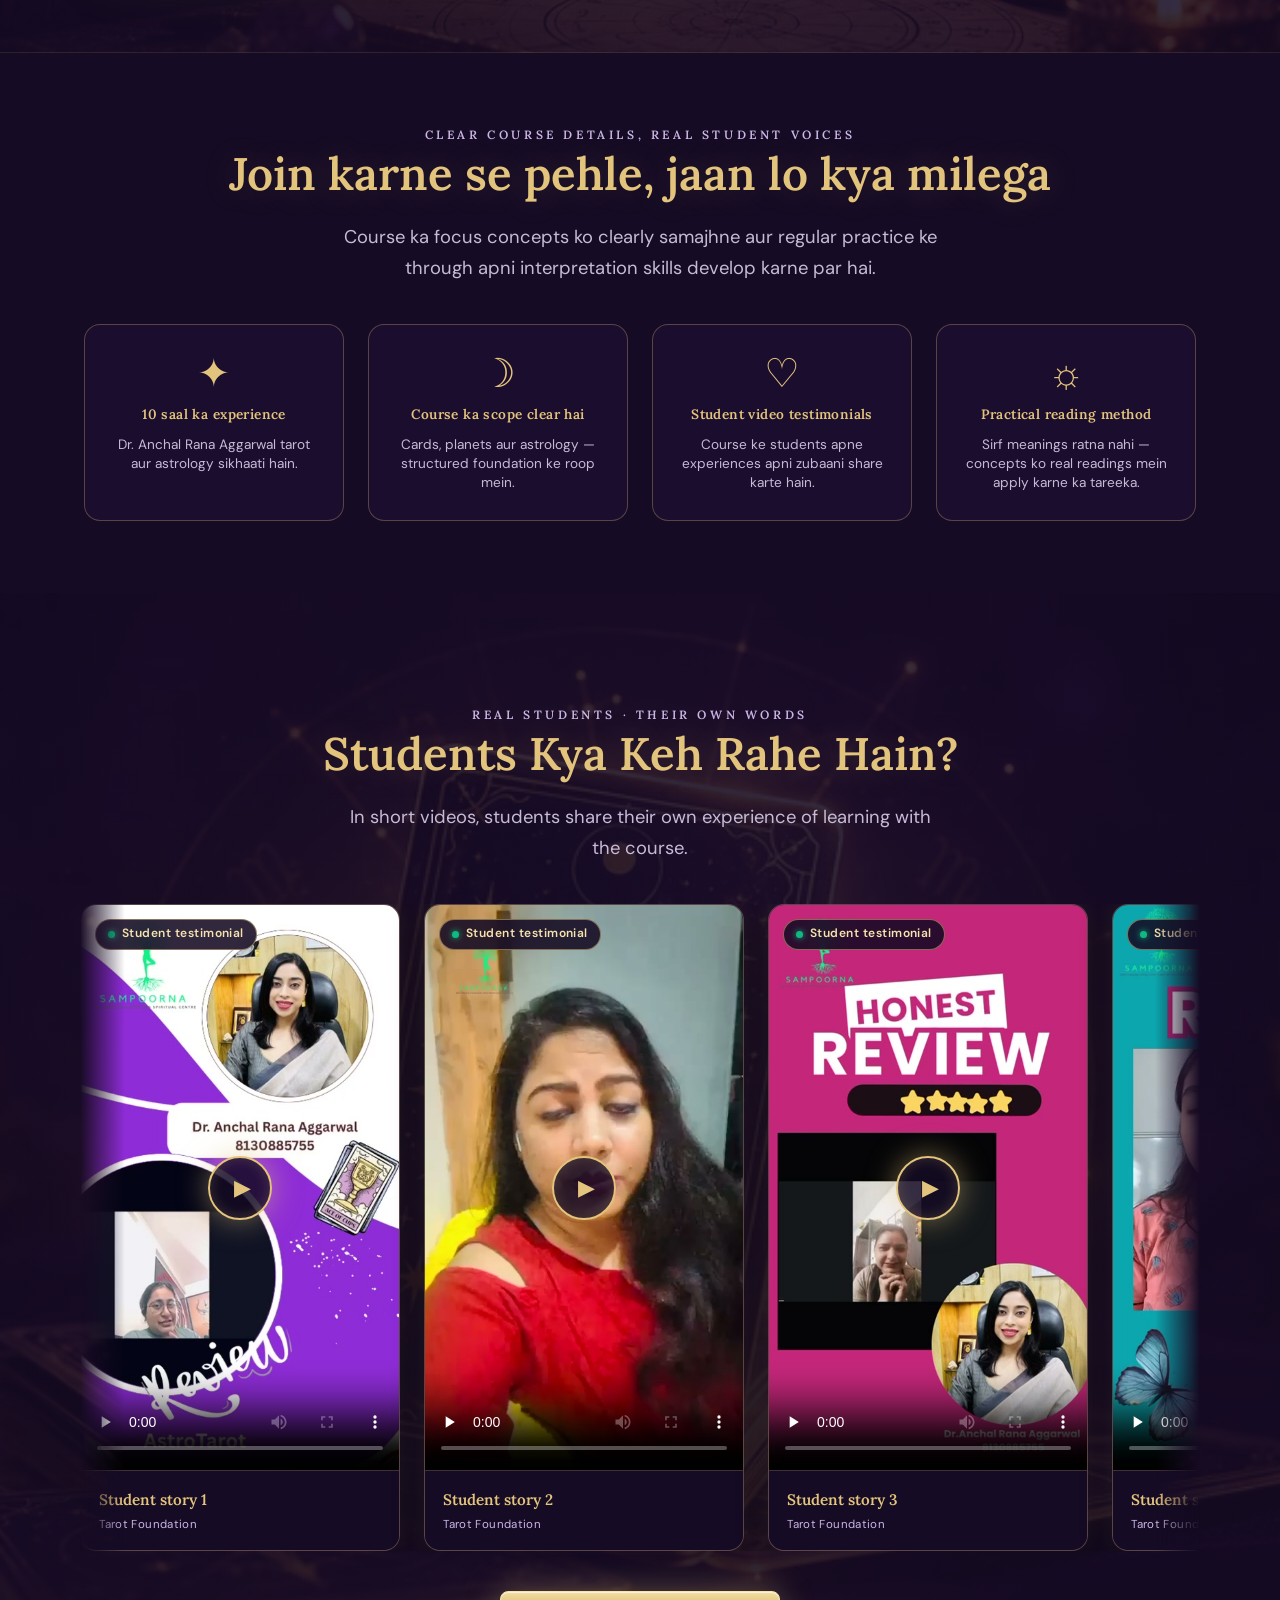
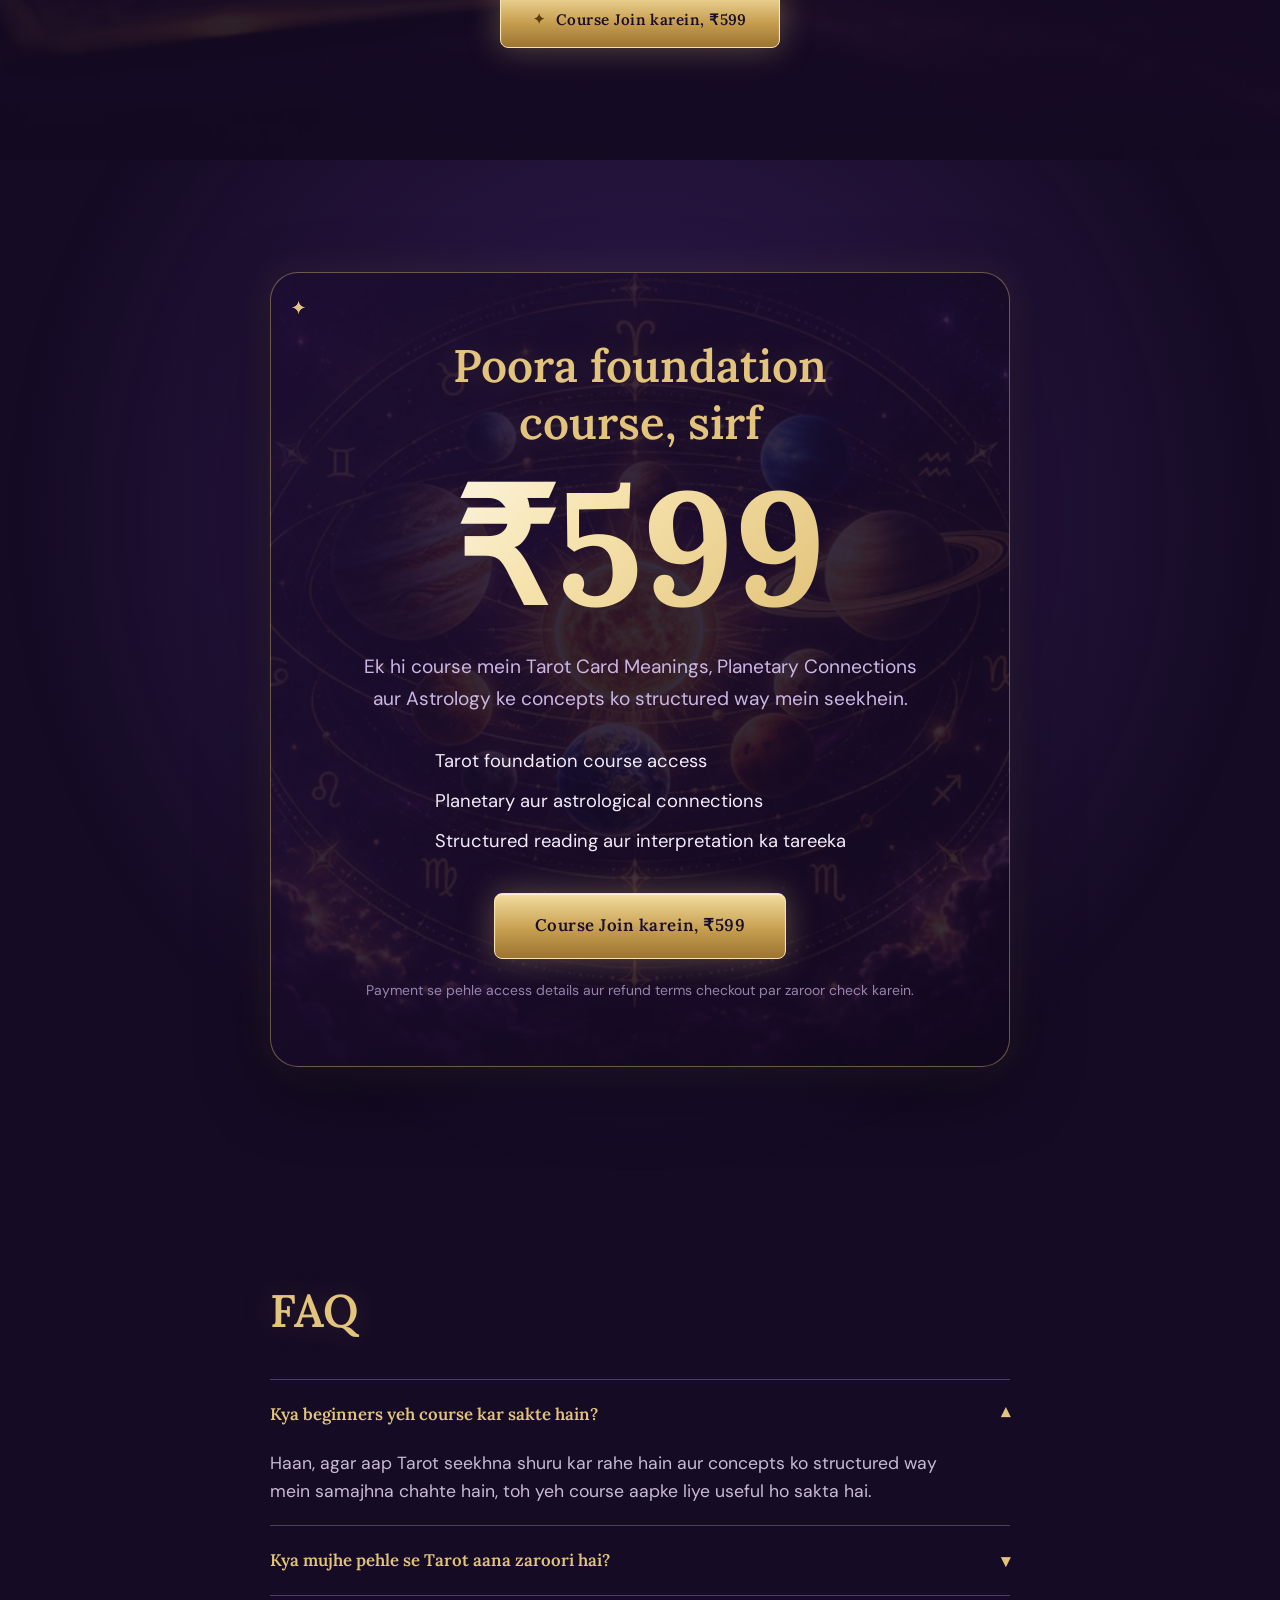
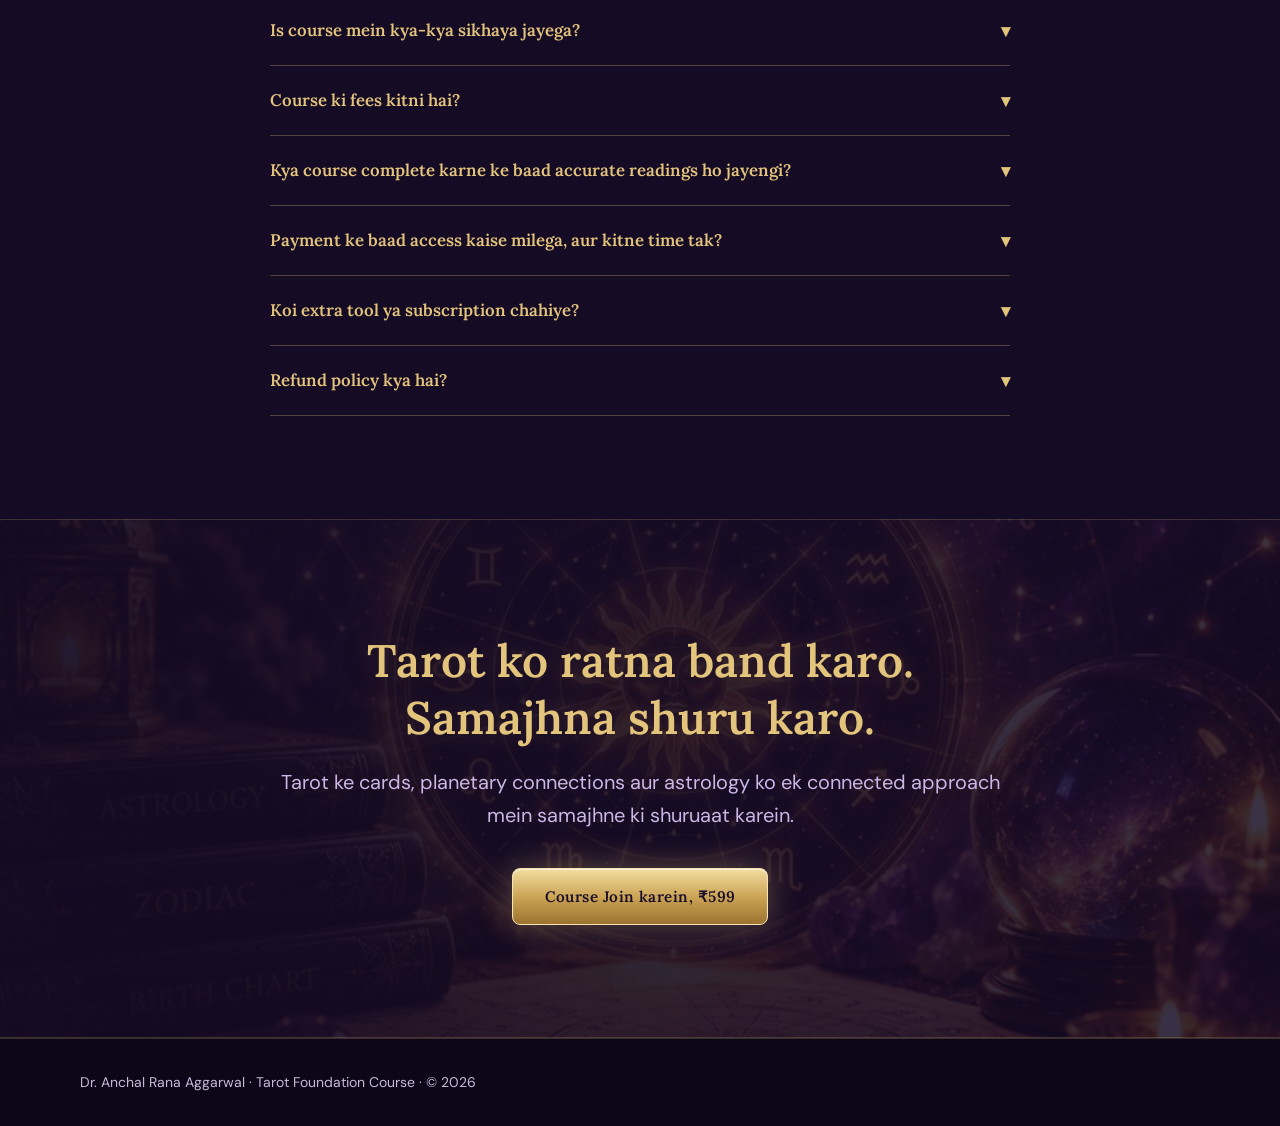
==== commit cc60f28c: "Add YouTube Short VSL to hero section player" ====
--- a/index.html
+++ b/index.html
@@ -87,14 +87,15 @@
             Tarot Card Meanings, Planetary Connections aur Astrology ko ek connected system mein samjhein — <strong class="text-gold">Dr. Anchal Rana Aggarwal ke 10+ years of experience ke saath.</strong>
           </p>
 
-          <!-- 6. Large, Centered VSL Video Player (Placeholder - Ready for Video Link) -->
+          <!-- 6. Large, Centered VSL Video Player -->
           <div class="vsl-player-wrapper" id="vslPlayerWrapper">
             <div class="vsl-frame">
-              <video id="vslVideo" class="vsl-video" preload="metadata" playsinline
-                aria-label="Tarot Foundation Course Video Introduction by Dr. Anchal Rana Aggarwal">
-                <source id="vslSource" src="" type="video/mp4">
-                Your browser does not support the video tag.
-              </video>
+              <iframe id="vslIframe" class="vsl-iframe"
+                src="https://www.youtube.com/embed/18VUIpWYLUM?enablejsapi=1&rel=0&playsinline=1"
+                title="Tarot Foundation Course Video Introduction by Dr. Anchal Rana Aggarwal"
+                loading="lazy"
+                allow="accelerometer; autoplay; clipboard-write; encrypted-media; gyroscope; picture-in-picture; web-share"
+                allowfullscreen></iframe>
               <div class="vsl-placeholder-overlay" id="vslPlaceholderOverlay">
                 <button type="button" class="vsl-play-btn" id="vslPlayBtn" aria-label="Play video introduction">
                   <span class="vsl-play-icon" aria-hidden="true">▶</span>
--- a/styles.css
+++ b/styles.css
@@ -464,14 +464,15 @@
 .vsl-player-wrapper {
   margin-top: 2.25rem;
   width: 100%;
-  max-width: 820px;
+  max-width: 380px;
   position: relative;
 }
 
 .vsl-frame {
   position: relative;
   width: 100%;
-  aspect-ratio: 16 / 9;
+  aspect-ratio: 9 / 16;
+  max-height: 80vh;
   border-radius: 1.25rem;
   overflow: hidden;
   background:
@@ -488,10 +489,12 @@
   box-shadow: 0 0 70px rgba(227, 196, 124, 0.28), 0 28px 70px rgba(0, 0, 0, 0.7);
 }
 
-.vsl-video {
+.vsl-video,
+.vsl-iframe {
   width: 100%;
   height: 100%;
   display: block;
+  border: 0;
   object-fit: cover;
   background: transparent;
 }
@@ -504,11 +507,13 @@
   align-items: center;
   justify-content: center;
   background:
-    radial-gradient(ellipse 65% 55% at 50% 50%, rgba(64, 28, 102, 0.65), transparent 75%),
-    linear-gradient(180deg, rgba(23, 11, 40, 0.94), rgba(13, 6, 24, 0.98));
+    radial-gradient(ellipse 65% 55% at 50% 50%, rgba(64, 28, 102, 0.45), transparent 75%),
+    linear-gradient(180deg, rgba(23, 11, 40, 0.72), rgba(13, 6, 24, 0.88)),
+    url("https://i.ytimg.com/vi/18VUIpWYLUM/hqdefault.jpg") center/cover no-repeat;
   z-index: 3;
   transition: opacity 0.35s ease;
   pointer-events: auto;
+  cursor: pointer;
 }
 
 
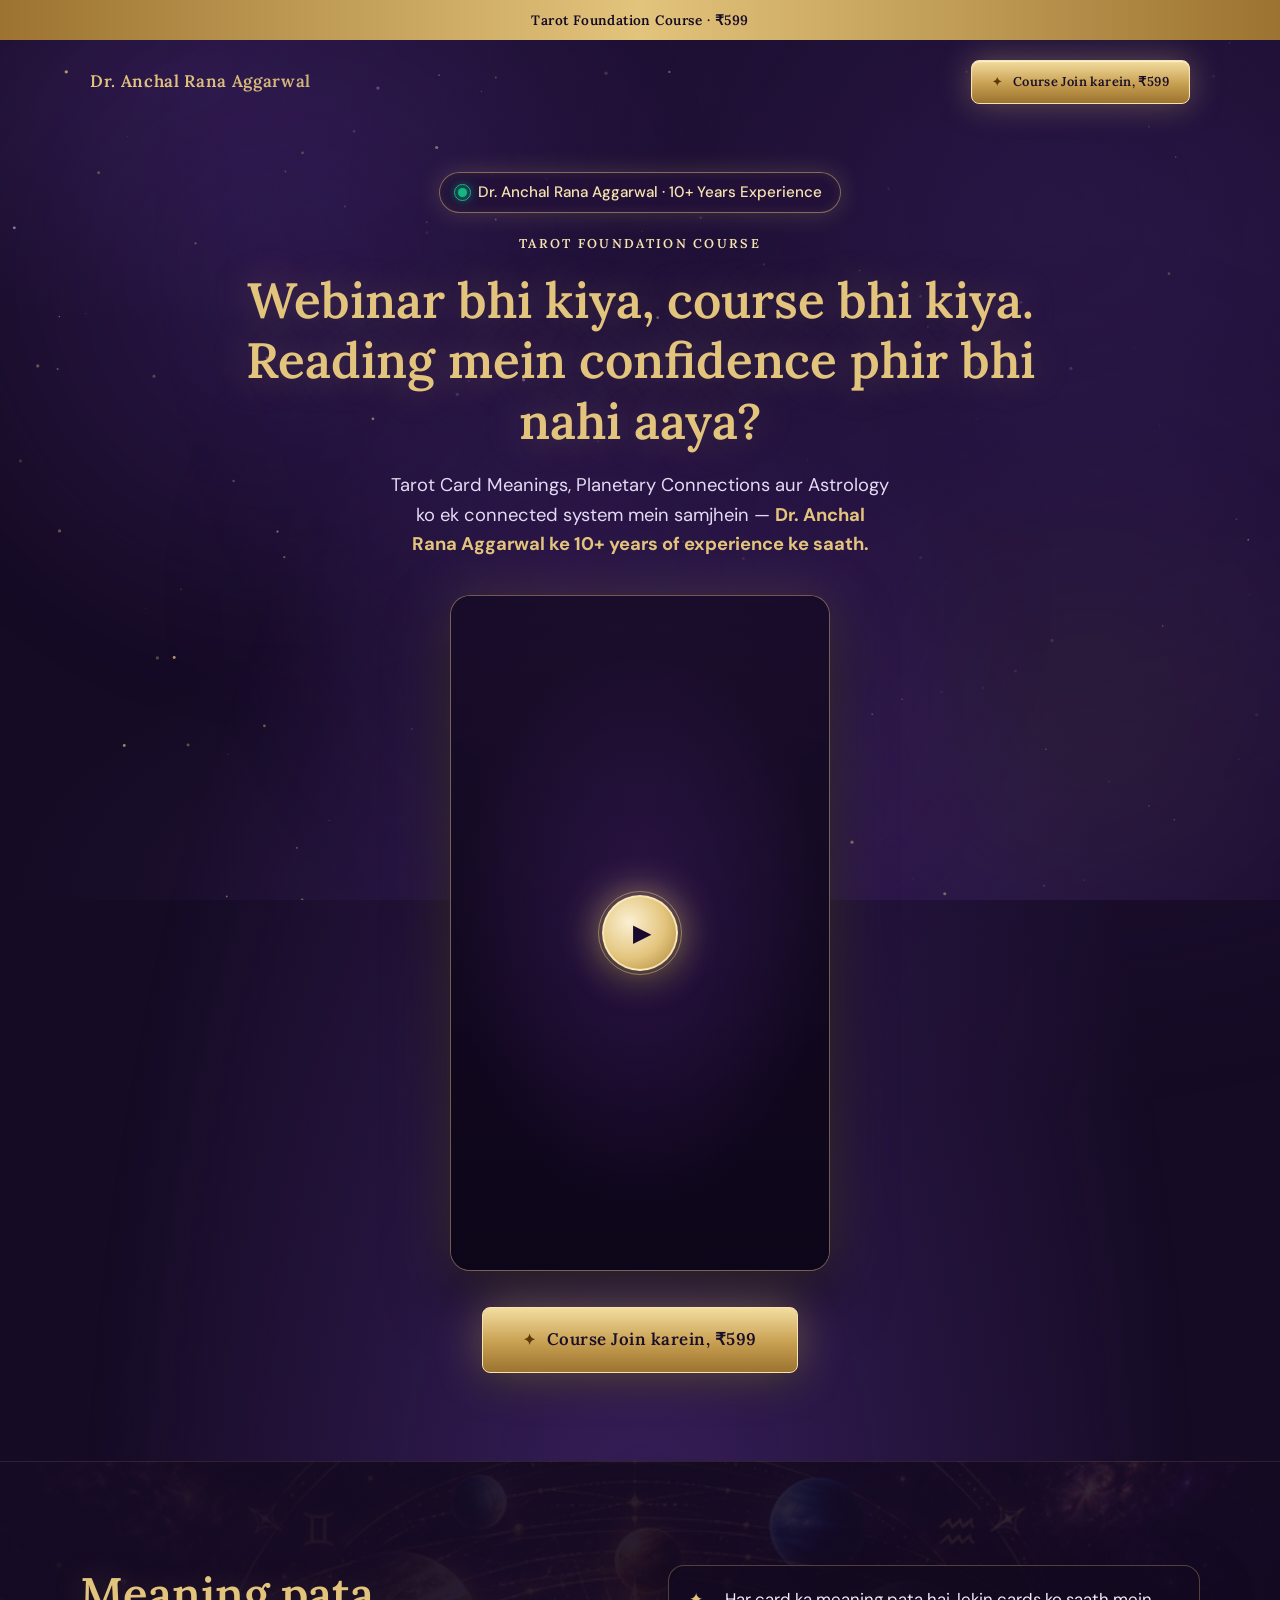
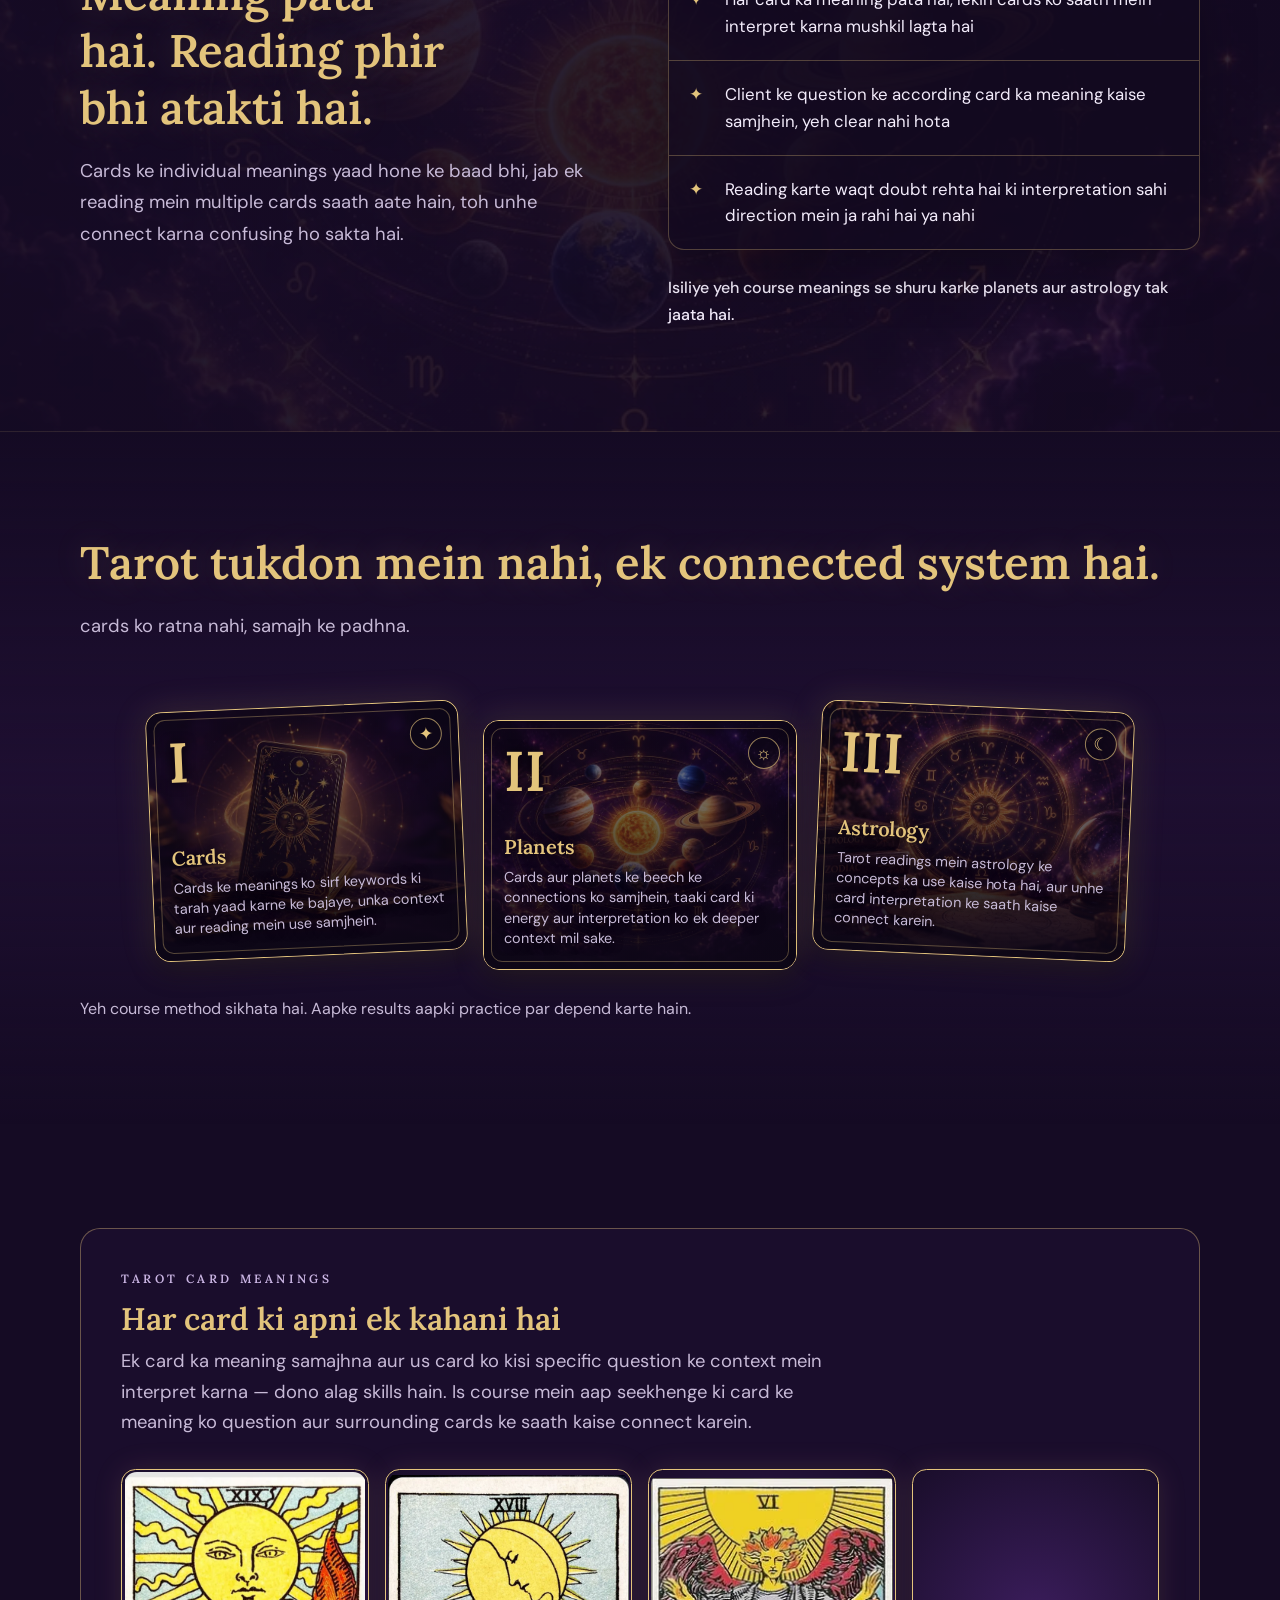
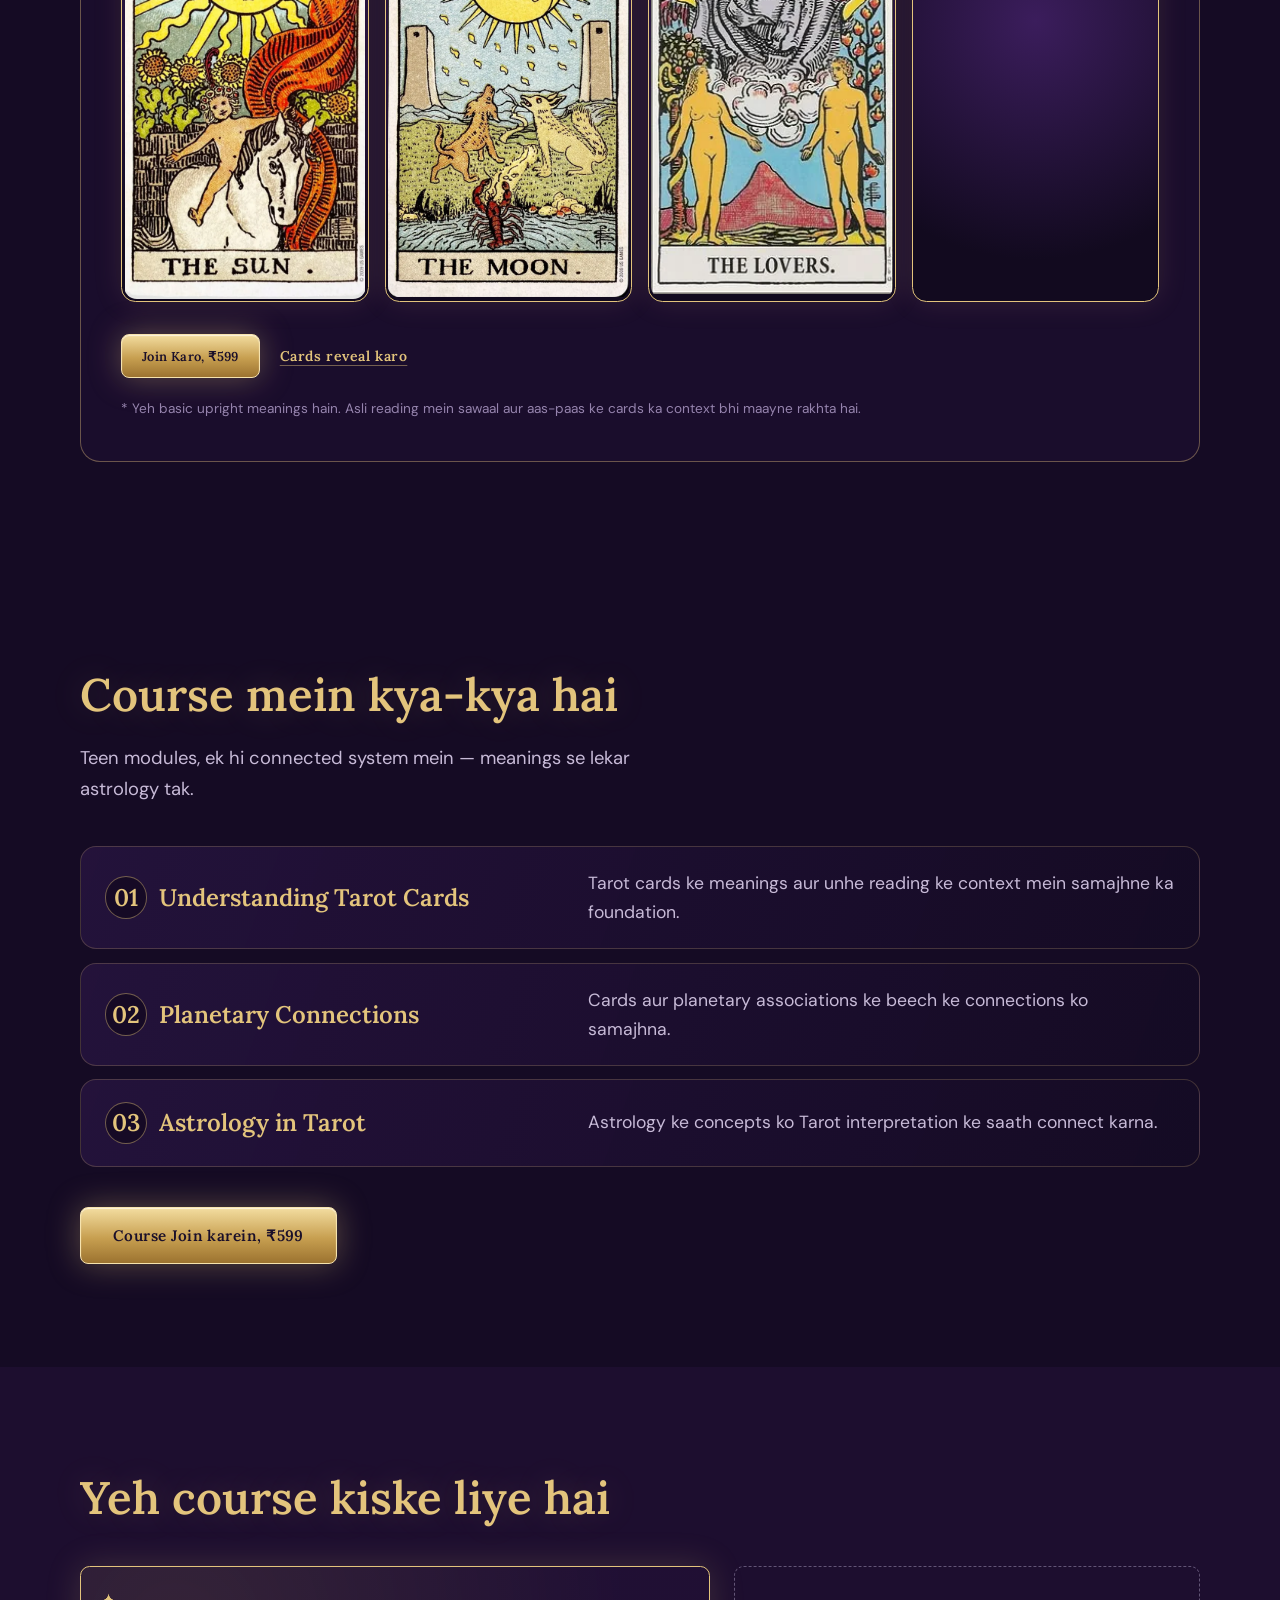
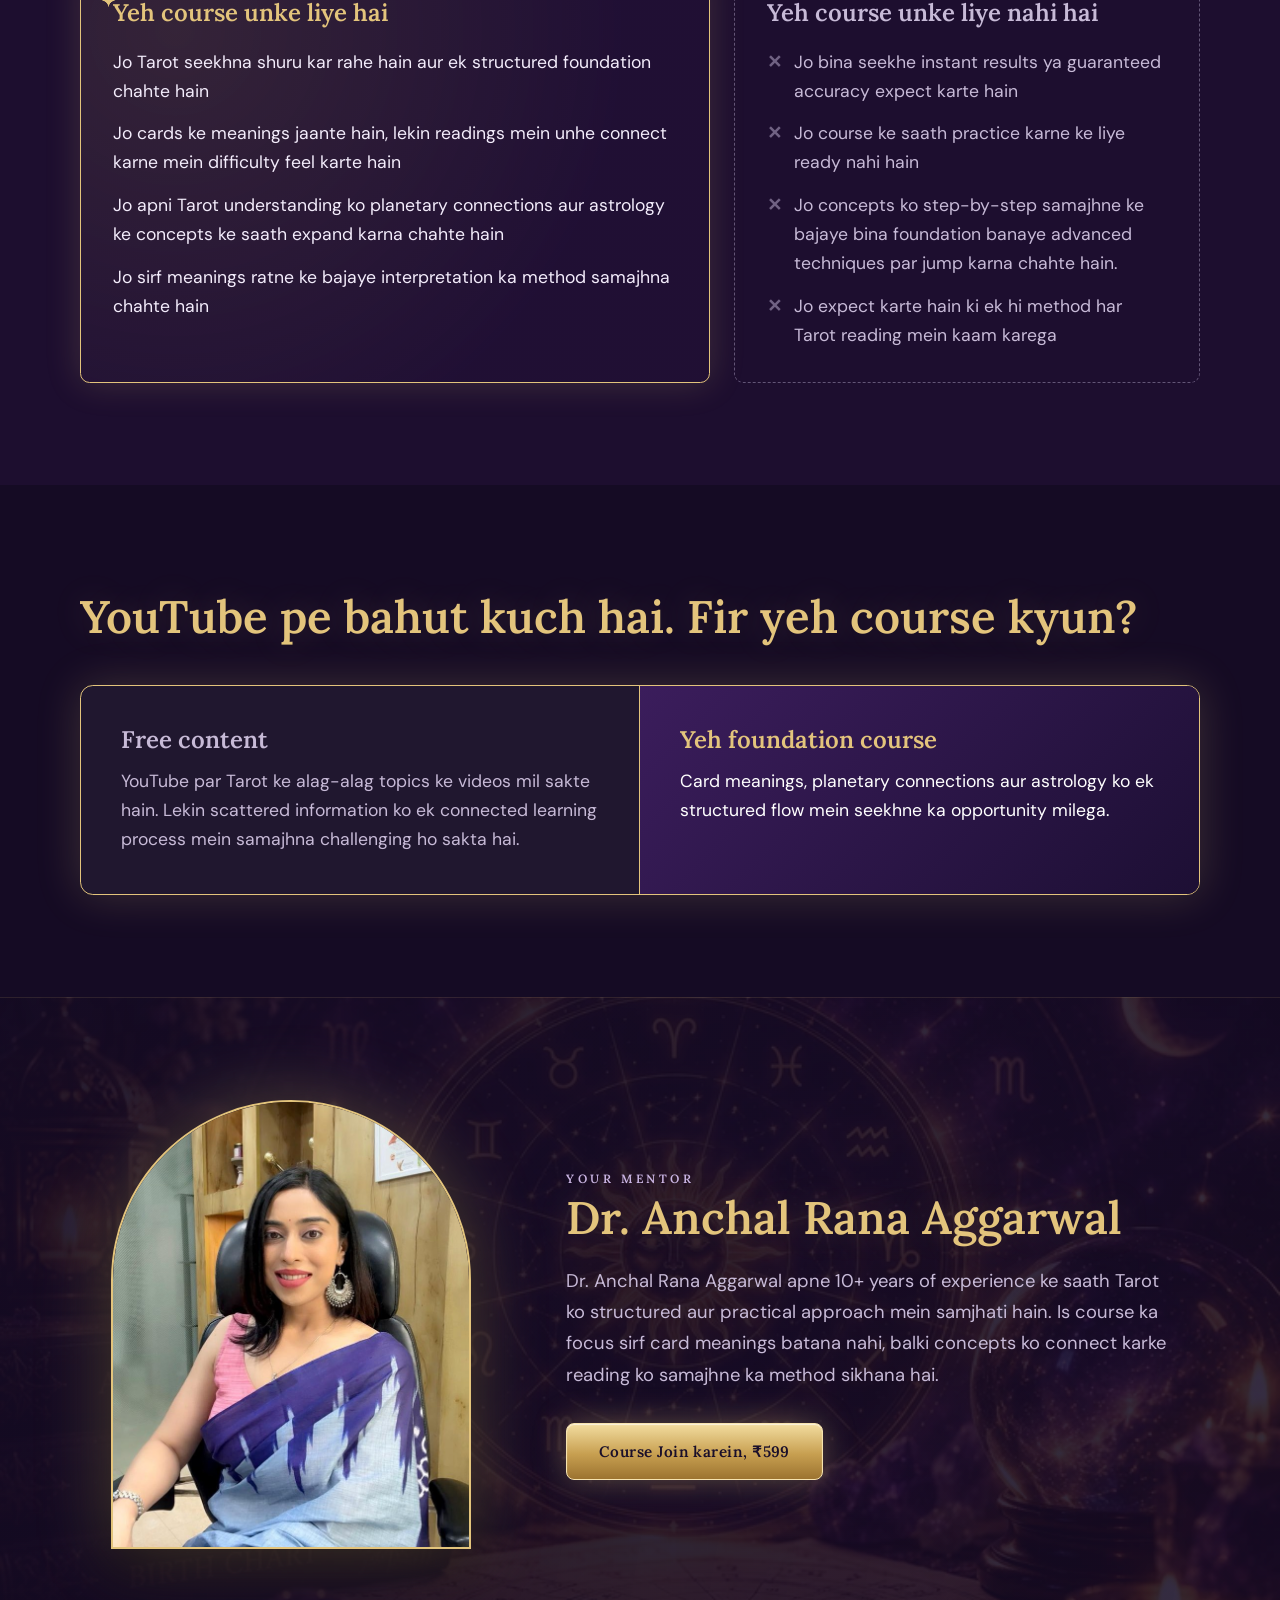
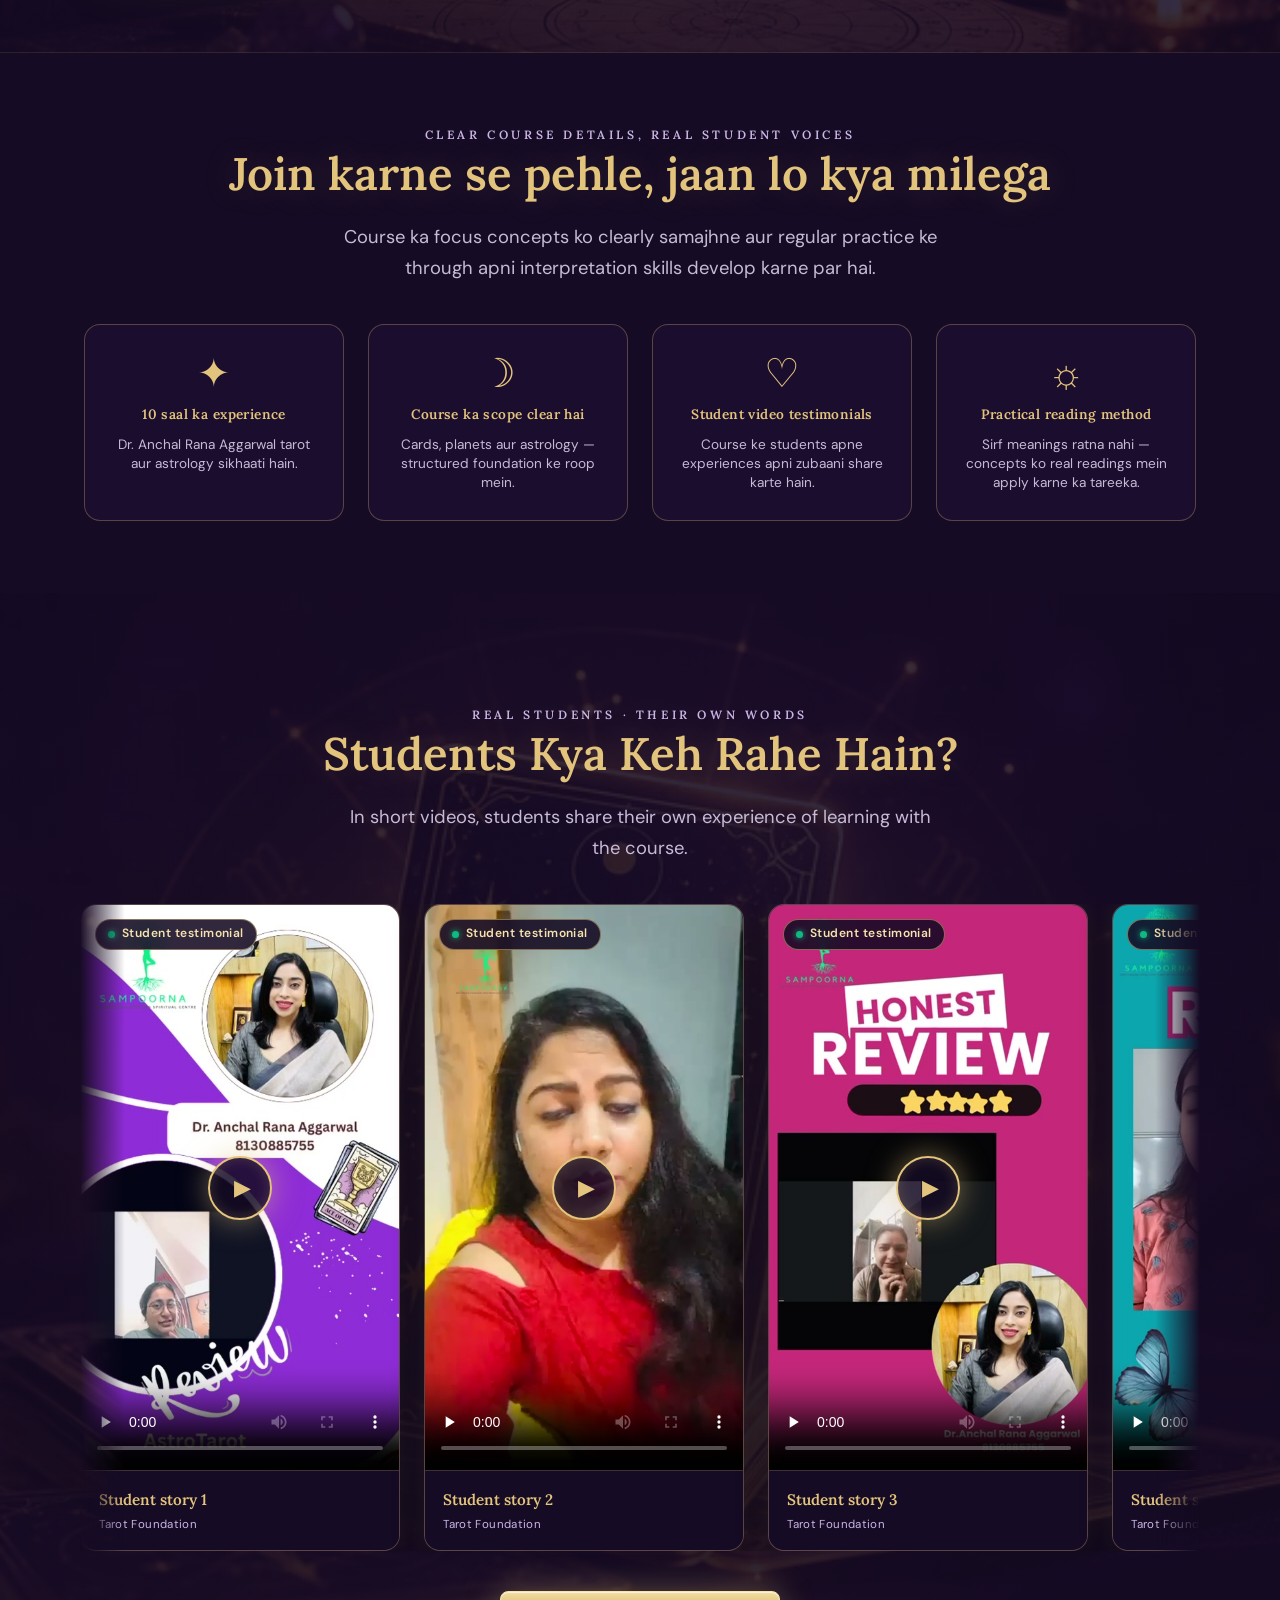
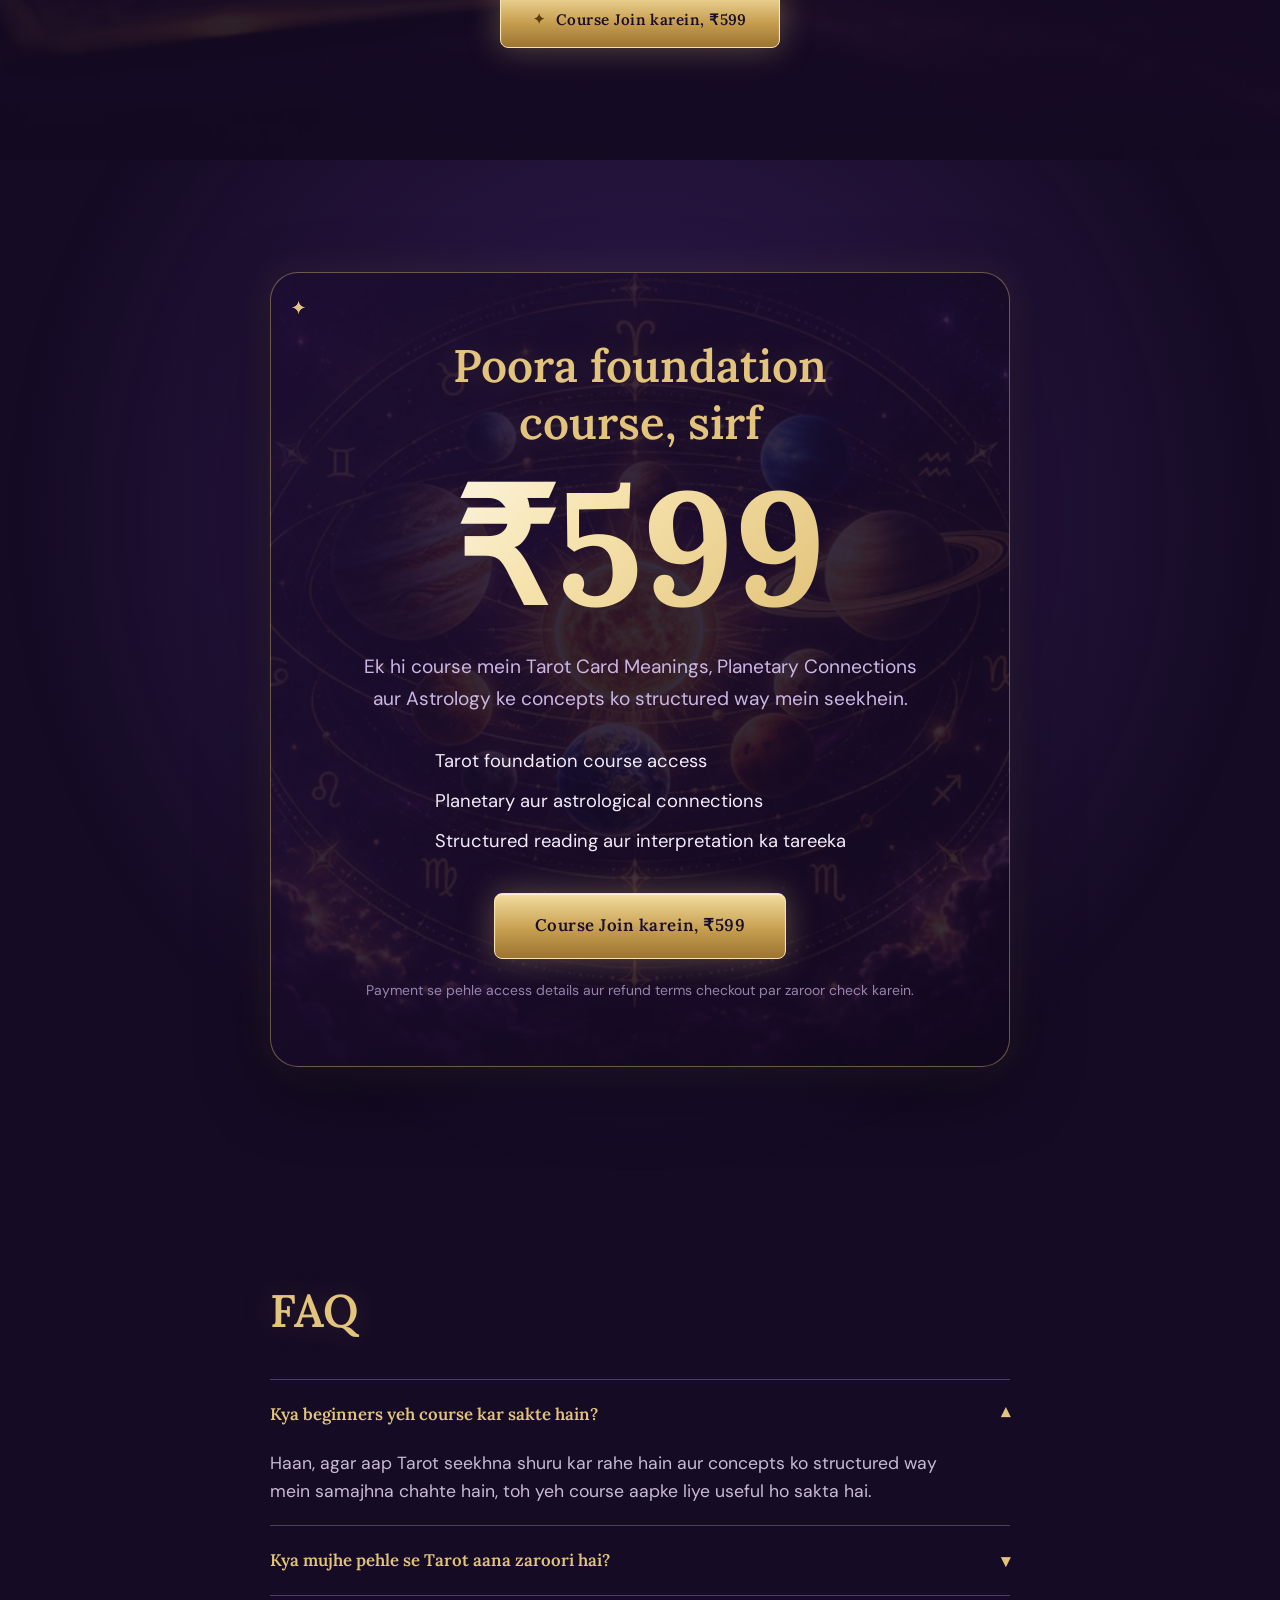
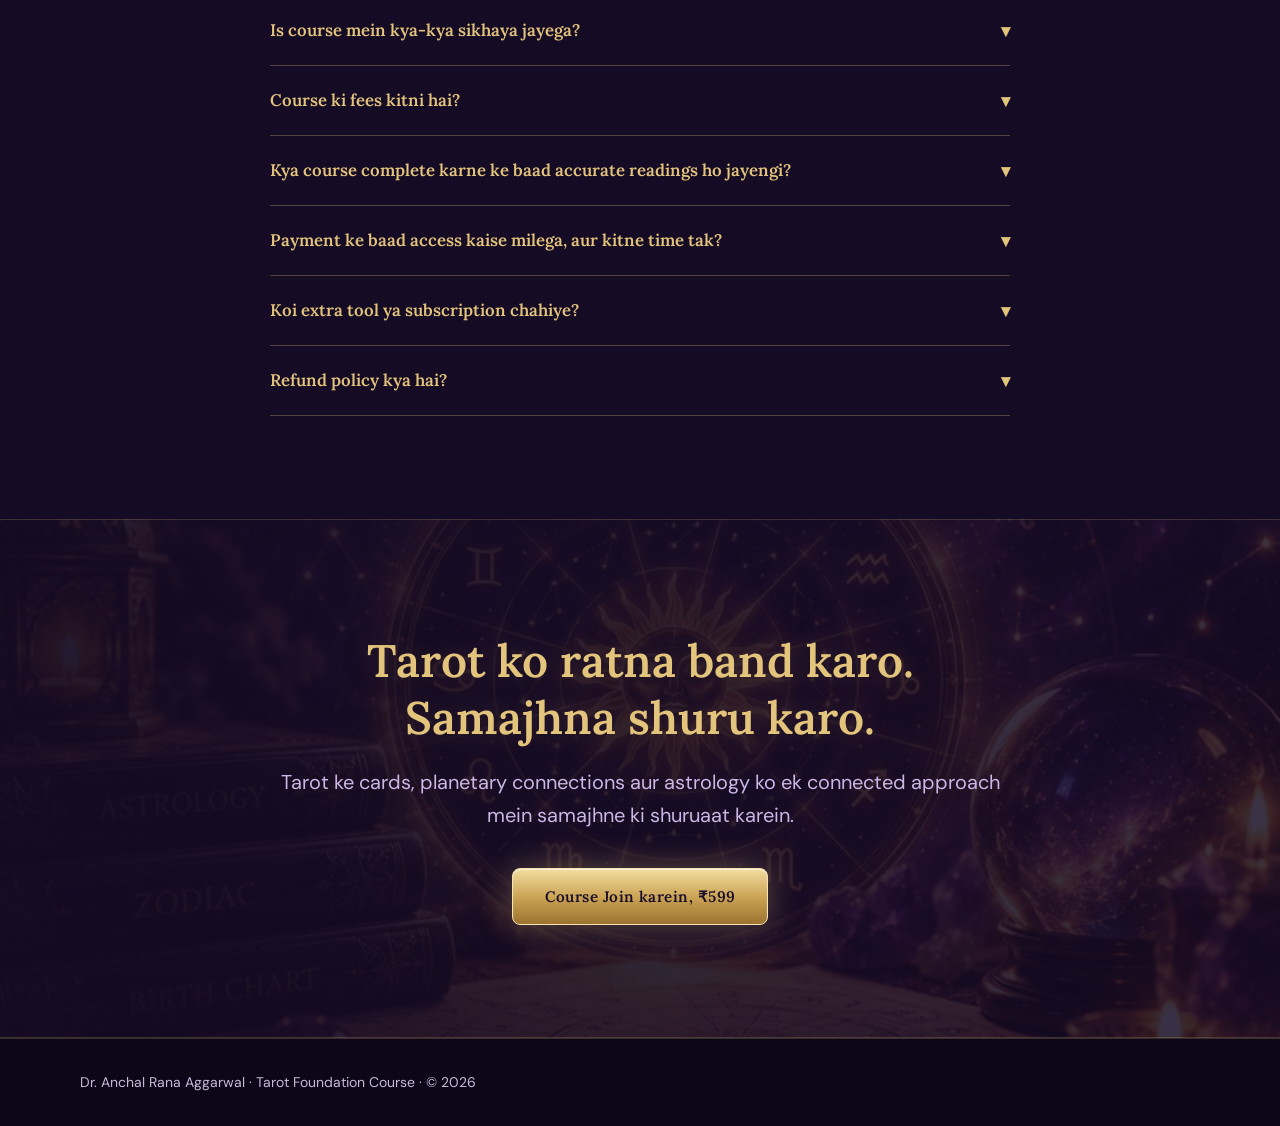
==== commit fb4f20e4: "Update all landing page CTAs to Razorpay checkout link" ====
--- a/index.html
+++ b/index.html
@@ -62,7 +62,7 @@
         <!-- 1. Top Navigation -->
         <nav class="top-nav">
           <span class="nav-brand">Dr. Anchal Rana Aggarwal</span>
-          <a href="#join" class="btn-gold btn-gold-sm"><span class="btn-icon">✦</span> Course Join karein, ₹599</a>
+          <a href="https://rzp.io/rzp/2rHLzelP" class="btn-gold btn-gold-sm"><span class="btn-icon">✦</span> Course Join karein, ₹599</a>
         </nav>
 
         <!-- Centered VSL Hero Content -->
@@ -106,7 +106,7 @@
 
           <!-- 7. Prominent CTA Directly Below Video -->
           <div class="hero-cta-wrap">
-            <a href="#join" class="btn-gold btn-lg"><span class="btn-icon">✦</span> Course Join karein, ₹599</a>
+            <a href="https://rzp.io/rzp/2rHLzelP" class="btn-gold btn-lg"><span class="btn-icon">✦</span> Course Join karein, ₹599</a>
           </div>
         </div>
       </div>
@@ -271,7 +271,7 @@
             </div>
 
             <div class="sample-actions">
-              <a href="#join" class="btn-gold btn-gold-sm">Join Karo, ₹599</a>
+              <a href="https://rzp.io/rzp/2rHLzelP" class="btn-gold btn-gold-sm">Join Karo, ₹599</a>
               <button type="button" id="shuffleBtn" class="btn-text-gold">Cards reveal karo</button>
             </div>
 
@@ -309,7 +309,7 @@
         </div>
 
         <div class="reveal mt-10">
-          <a href="#join" class="btn-gold">Course Join karein, ₹599</a>
+          <a href="https://rzp.io/rzp/2rHLzelP" class="btn-gold">Course Join karein, ₹599</a>
         </div>
       </div>
     </section>
@@ -399,7 +399,7 @@
             reading ko samajhne ka method sikhana hai.
           </p>
           <div class="mt-8">
-            <a href="#join" class="btn-gold">Course Join karein, ₹599</a>
+            <a href="https://rzp.io/rzp/2rHLzelP" class="btn-gold">Course Join karein, ₹599</a>
           </div>
         </div>
       </div>
@@ -593,7 +593,7 @@
         </div>
 
         <div class="text-center mt-10 reveal">
-          <a href="#join" class="btn-gold"><span class="btn-icon">✦</span> Course Join karein, ₹599</a>
+          <a href="https://rzp.io/rzp/2rHLzelP" class="btn-gold"><span class="btn-icon">✦</span> Course Join karein, ₹599</a>
         </div>
       </div>
     </section>
@@ -618,7 +618,7 @@
           </ul>
 
           <div class="mt-9">
-            <a href="#join" class="btn-gold btn-lg">Course Join karein, ₹599</a>
+            <a href="https://rzp.io/rzp/2rHLzelP" class="btn-gold btn-lg">Course Join karein, ₹599</a>
           </div>
 
           <p class="trust-badge">
@@ -740,7 +740,7 @@
           <p class="final-cta-sub">Tarot ke cards, planetary connections aur astrology ko ek connected approach
             mein samajhne ki shuruaat karein.</p>
           <div class="mt-9">
-            <a href="#join" class="btn-gold">Course Join karein, ₹599</a>
+            <a href="https://rzp.io/rzp/2rHLzelP" class="btn-gold">Course Join karein, ₹599</a>
           </div>
         </div>
       </div>
@@ -760,7 +760,7 @@
       <span class="sticky-price">₹599</span>
       <span class="sticky-sub">ek baar ka payment</span>
     </div>
-    <a href="#join" class="btn-gold btn-gold-sm">Course Join karein</a>
+    <a href="https://rzp.io/rzp/2rHLzelP" class="btn-gold btn-gold-sm">Course Join karein</a>
   </aside>
 
   <!-- Main JavaScript -->
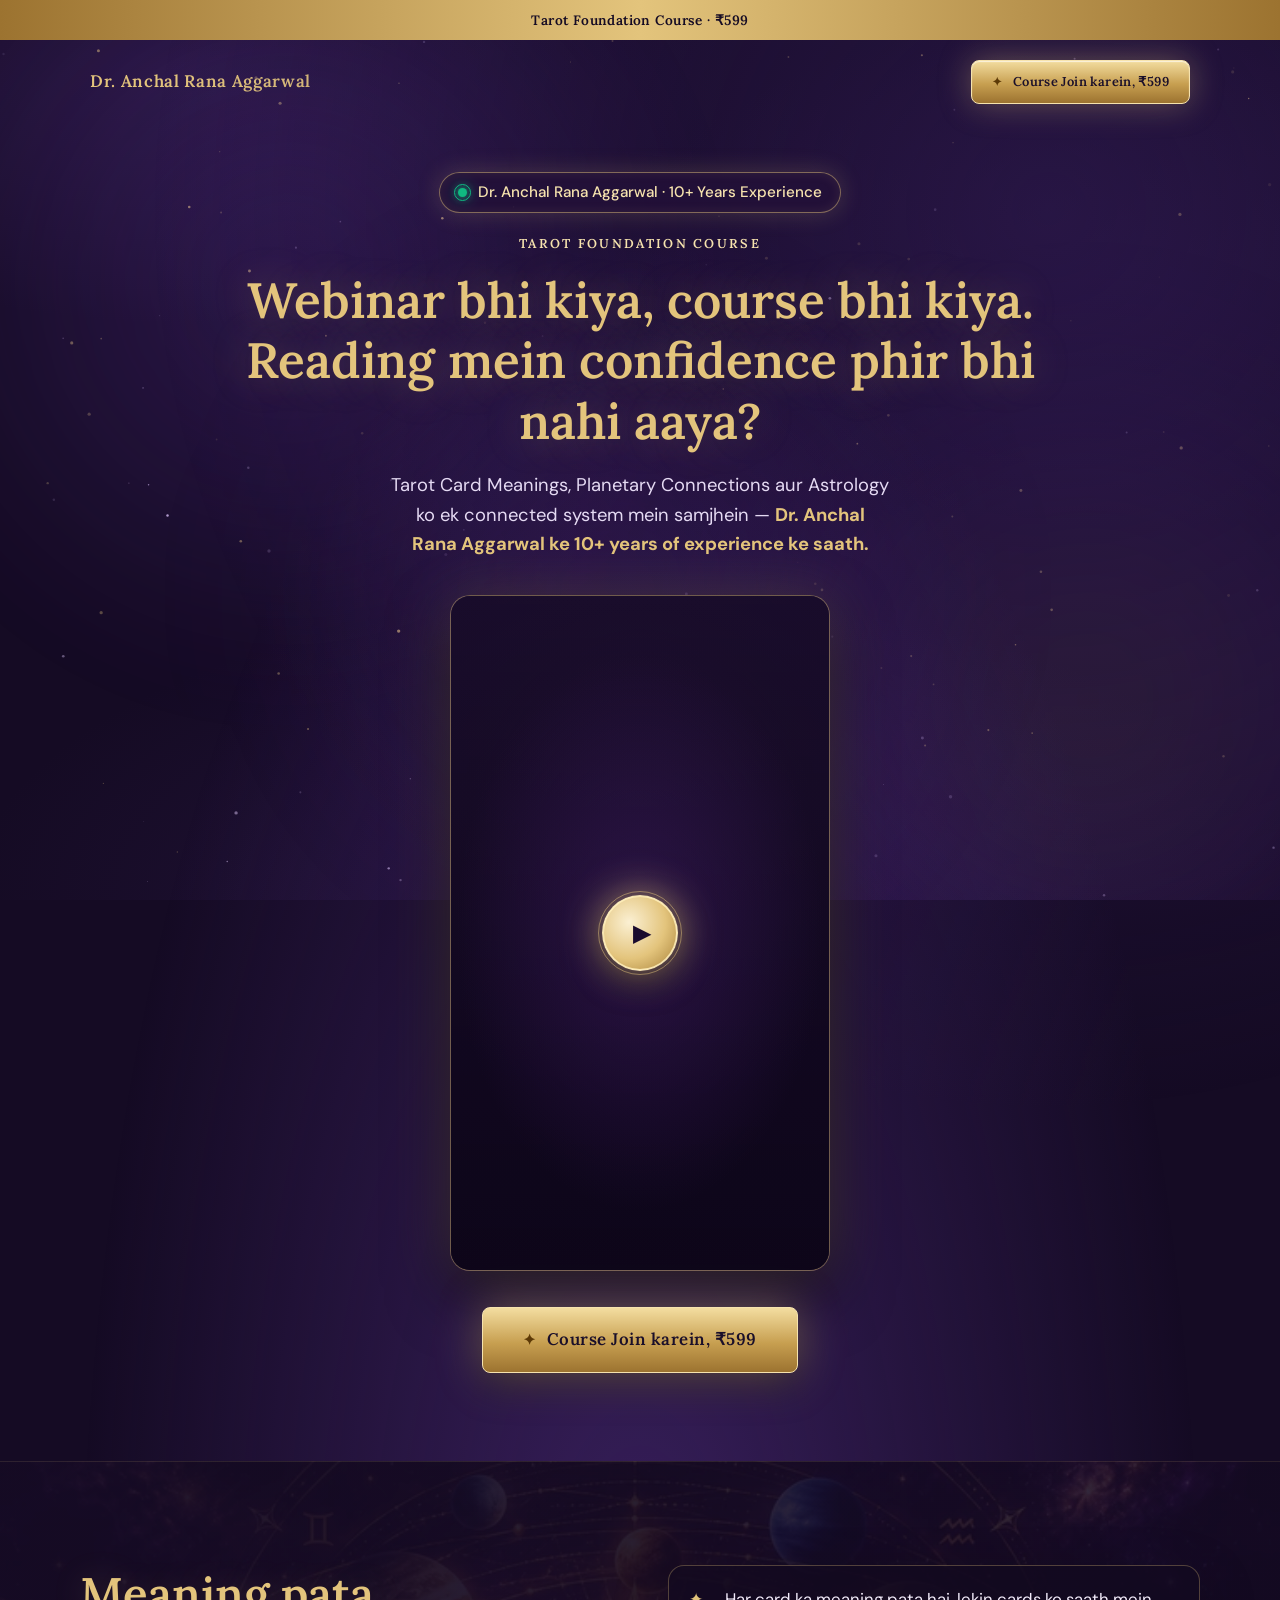
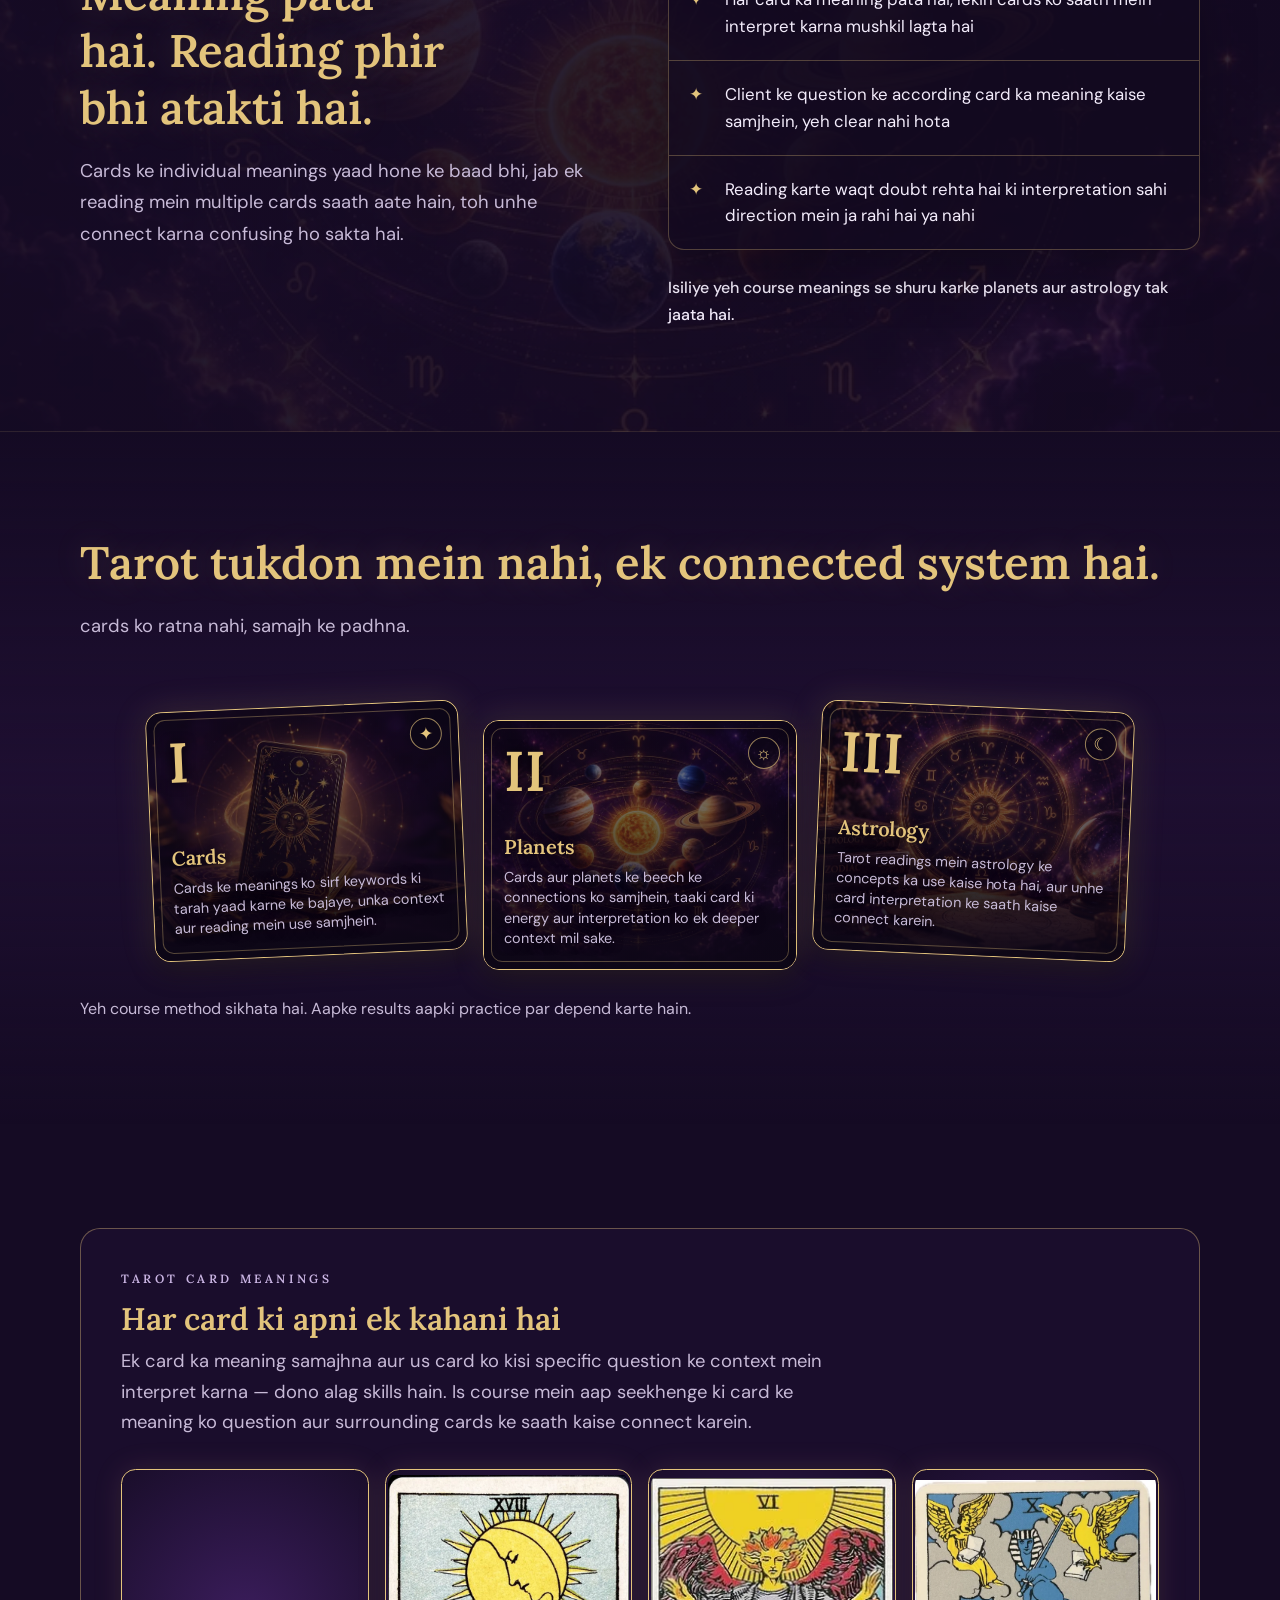
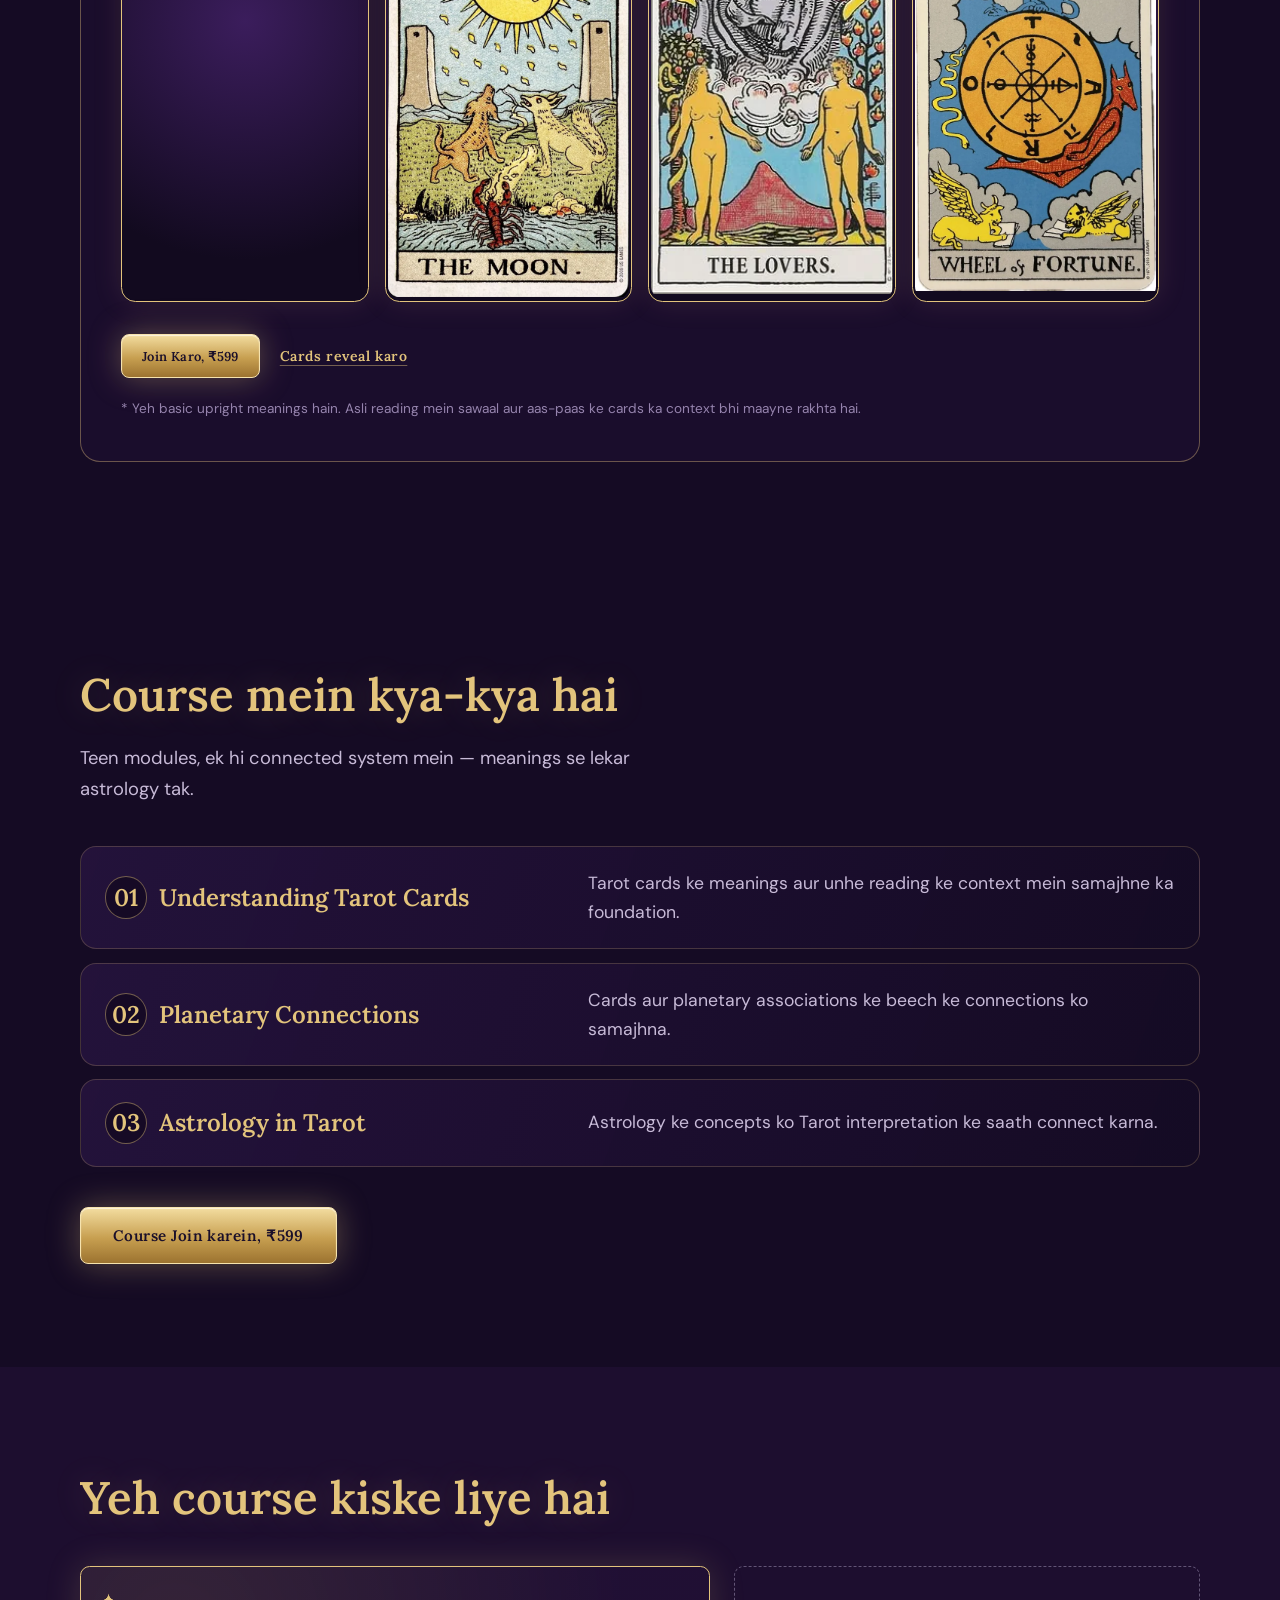
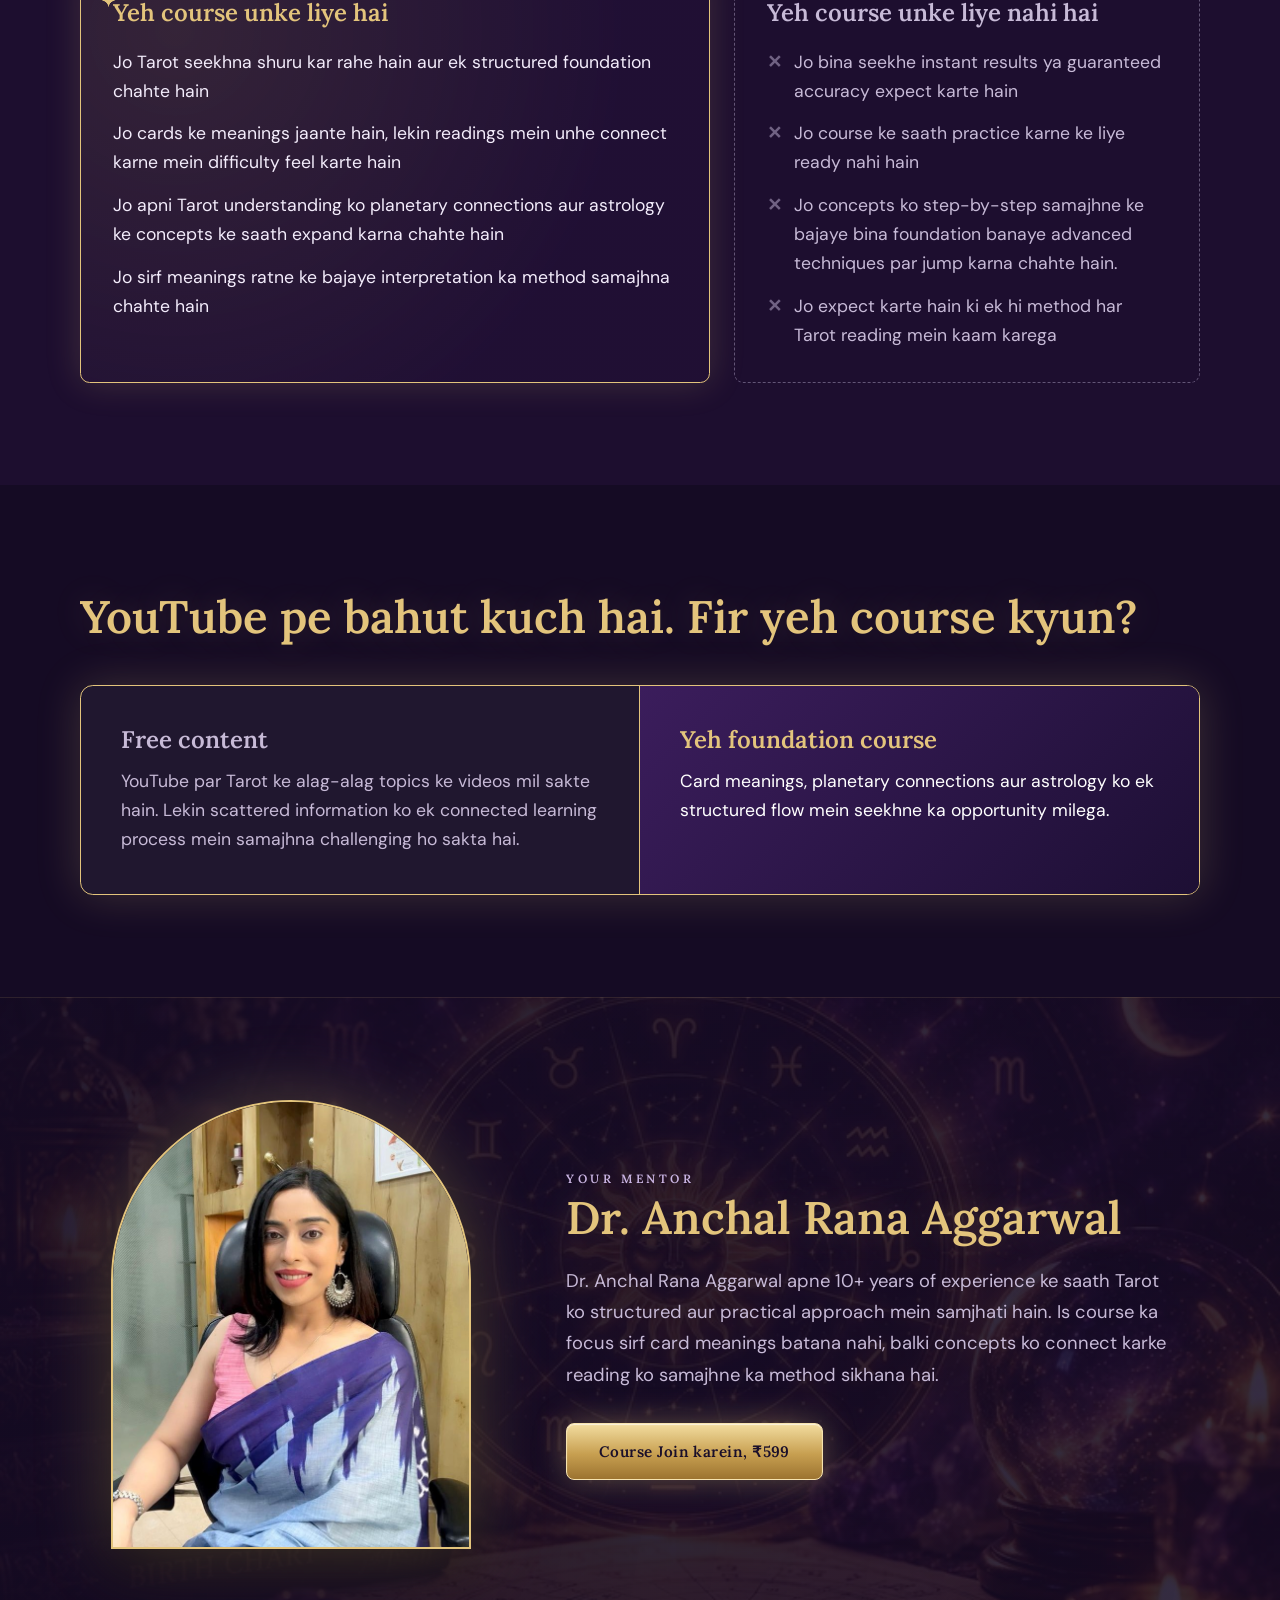
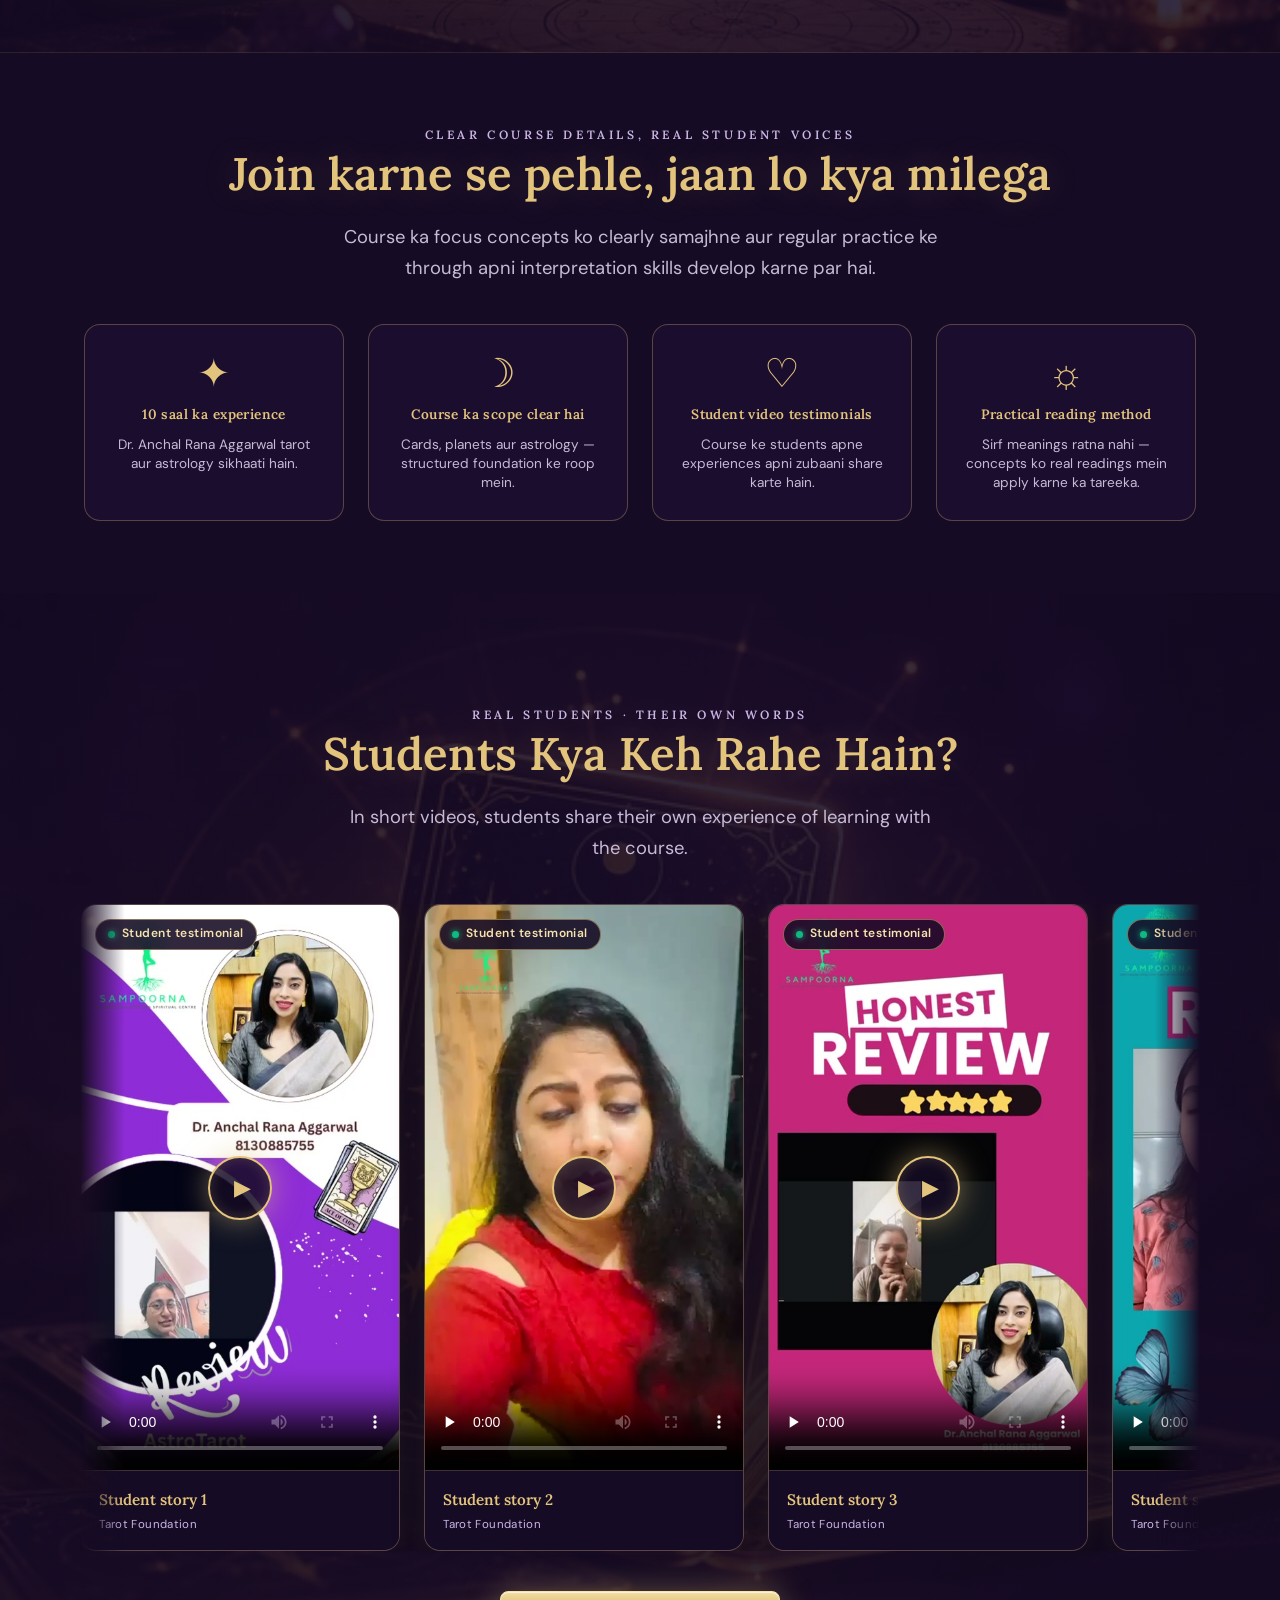
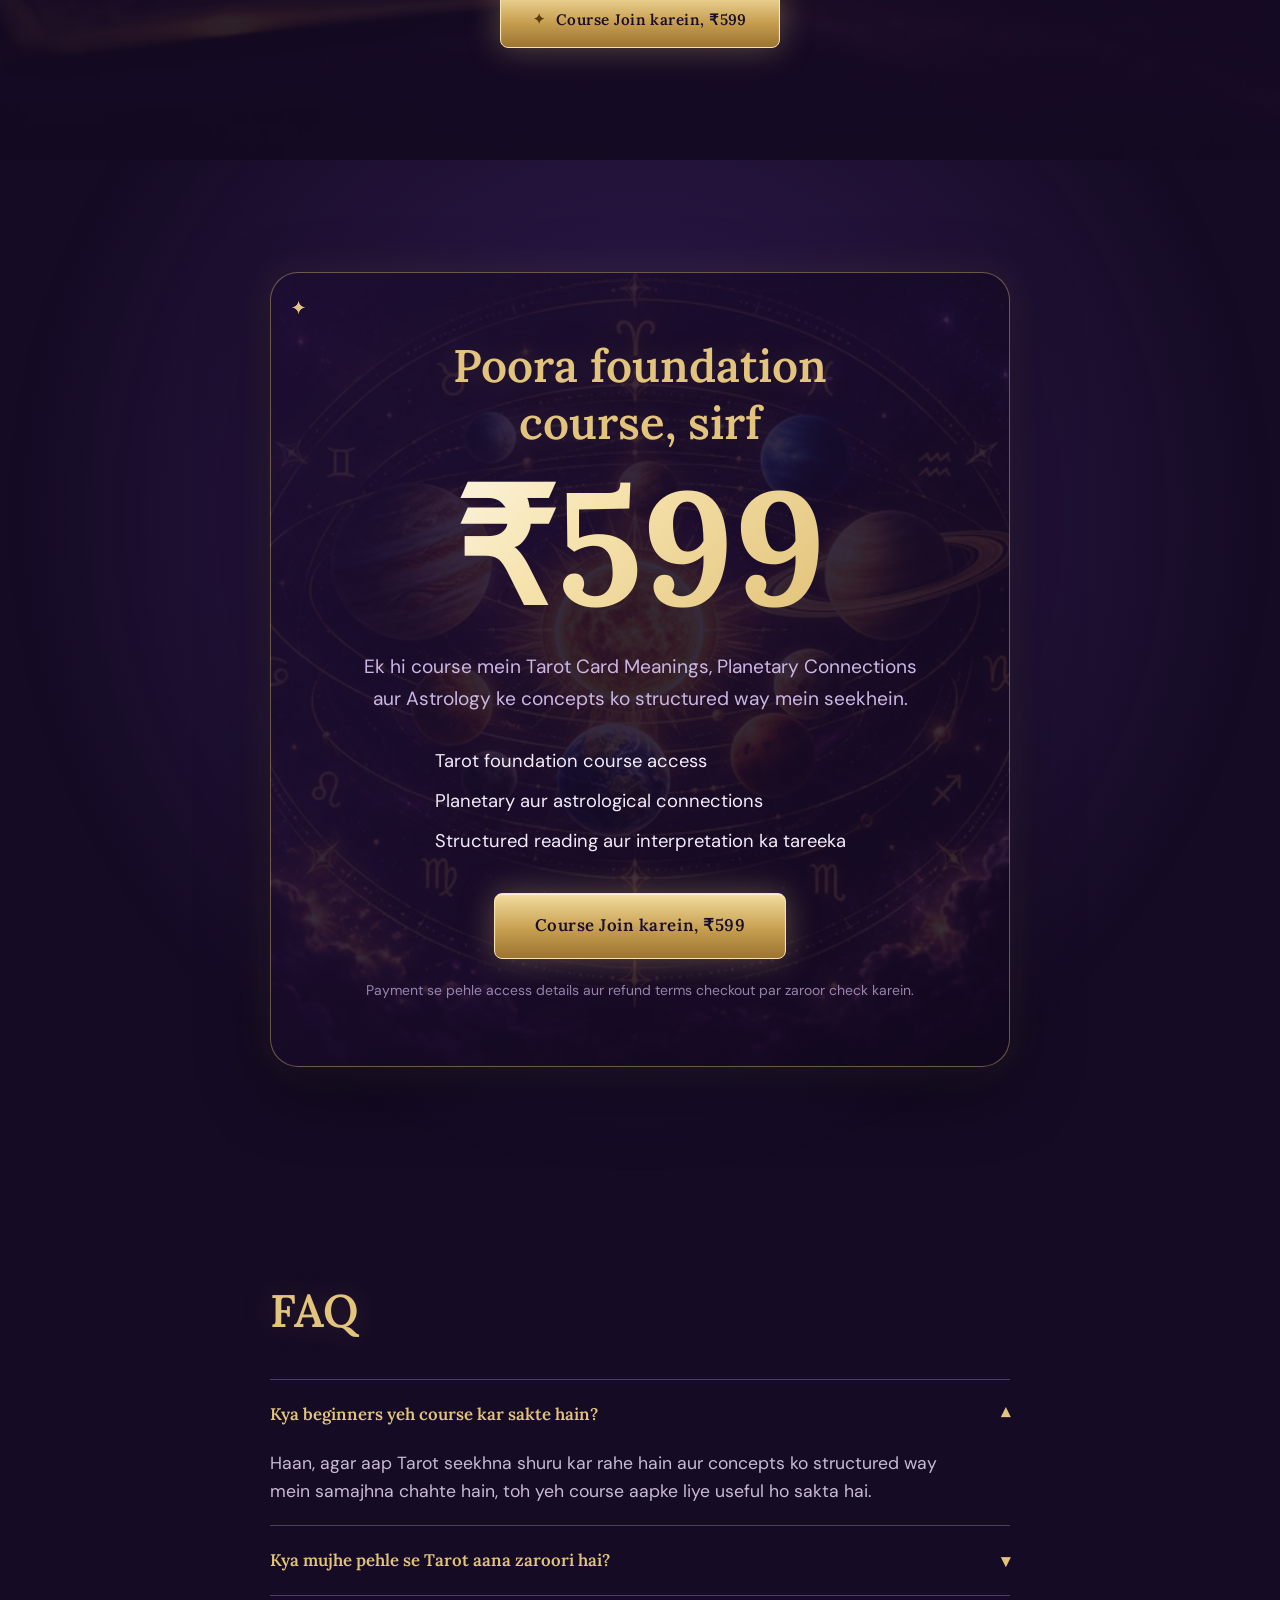
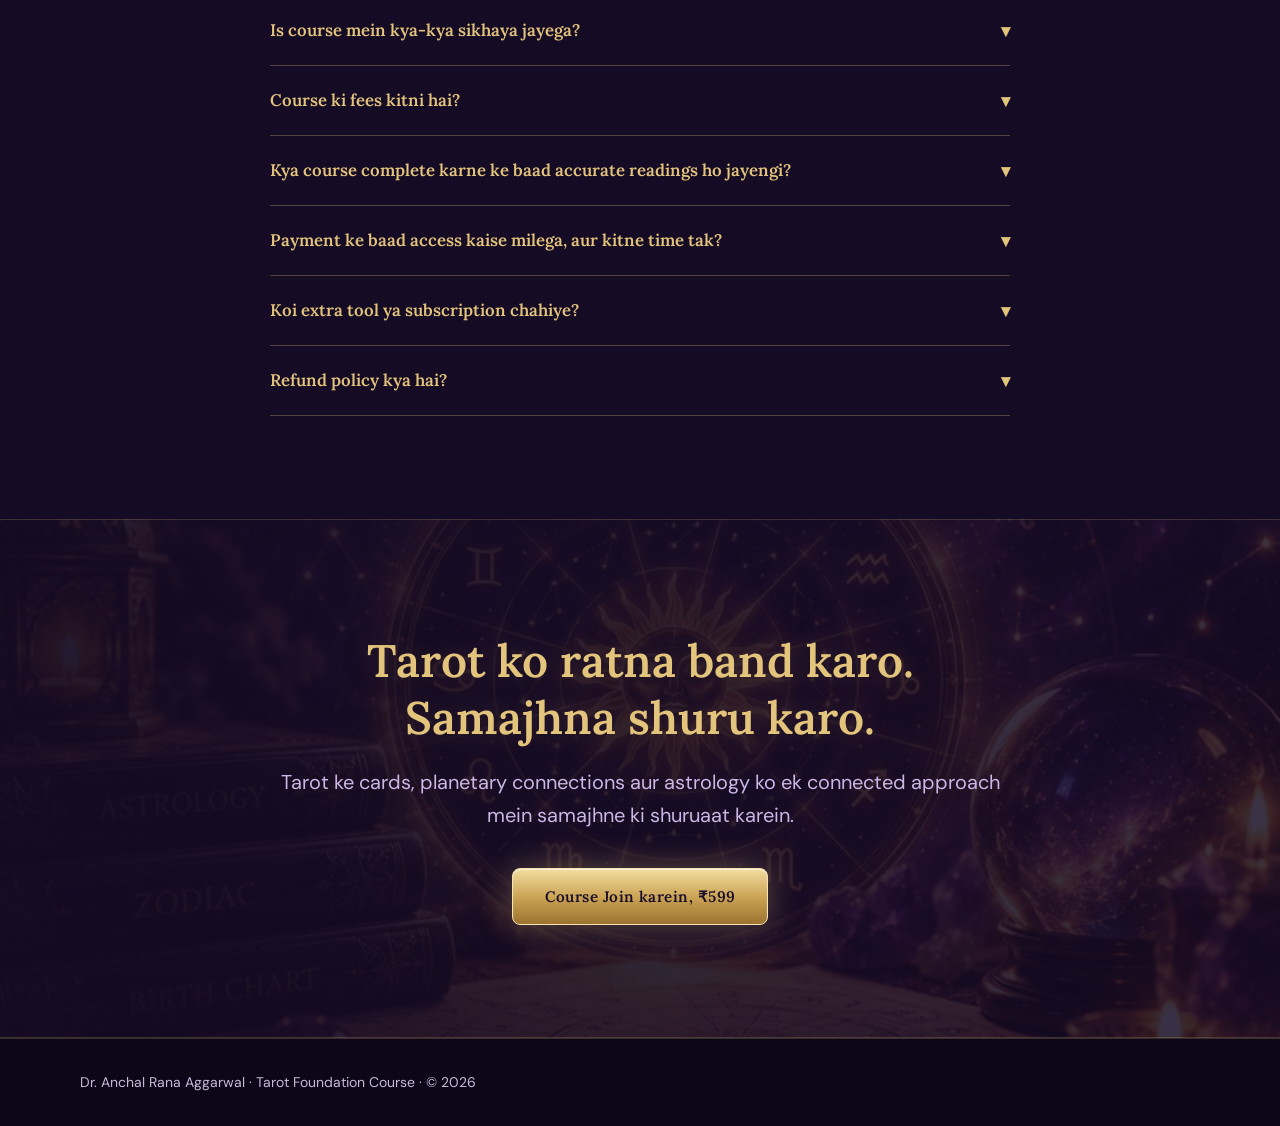
==== commit d10f5326: "Install Meta Pixel 2363202914157854 with PageView, InitiateCheckout, and Purchase tracking" ====
--- a/index.html
+++ b/index.html
@@ -35,6 +35,24 @@
       }
     </style>
   </noscript>
+
+  <!-- Meta Pixel Code -->
+  <script>
+    !function(f,b,e,v,n,t,s)
+    {if(f.fbq)return;n=f.fbq=function(){n.callMethod?
+    n.callMethod.apply(n,arguments):n.queue.push(arguments)};
+    if(!f._fbq)f._fbq=n;n.push=n;n.loaded=!0;n.version='2.0';
+    n.queue=[];t=b.createElement(e);t.async=!0;
+    t.src=v;s=b.getElementsByTagName(e)[0];
+    s.parentNode.insertBefore(t,s)}(window, document,'script',
+    'https://connect.facebook.net/en_US/fbevents.js');
+    fbq('init', '2363202914157854');
+    fbq('track', 'PageView');
+  </script>
+  <noscript><img height="1" width="1" style="display:none"
+    src="https://www.facebook.com/tr?id=2363202914157854&ev=PageView&noscript=1"
+  /></noscript>
+  <!-- End Meta Pixel Code -->
 </head>
 
 <body>
